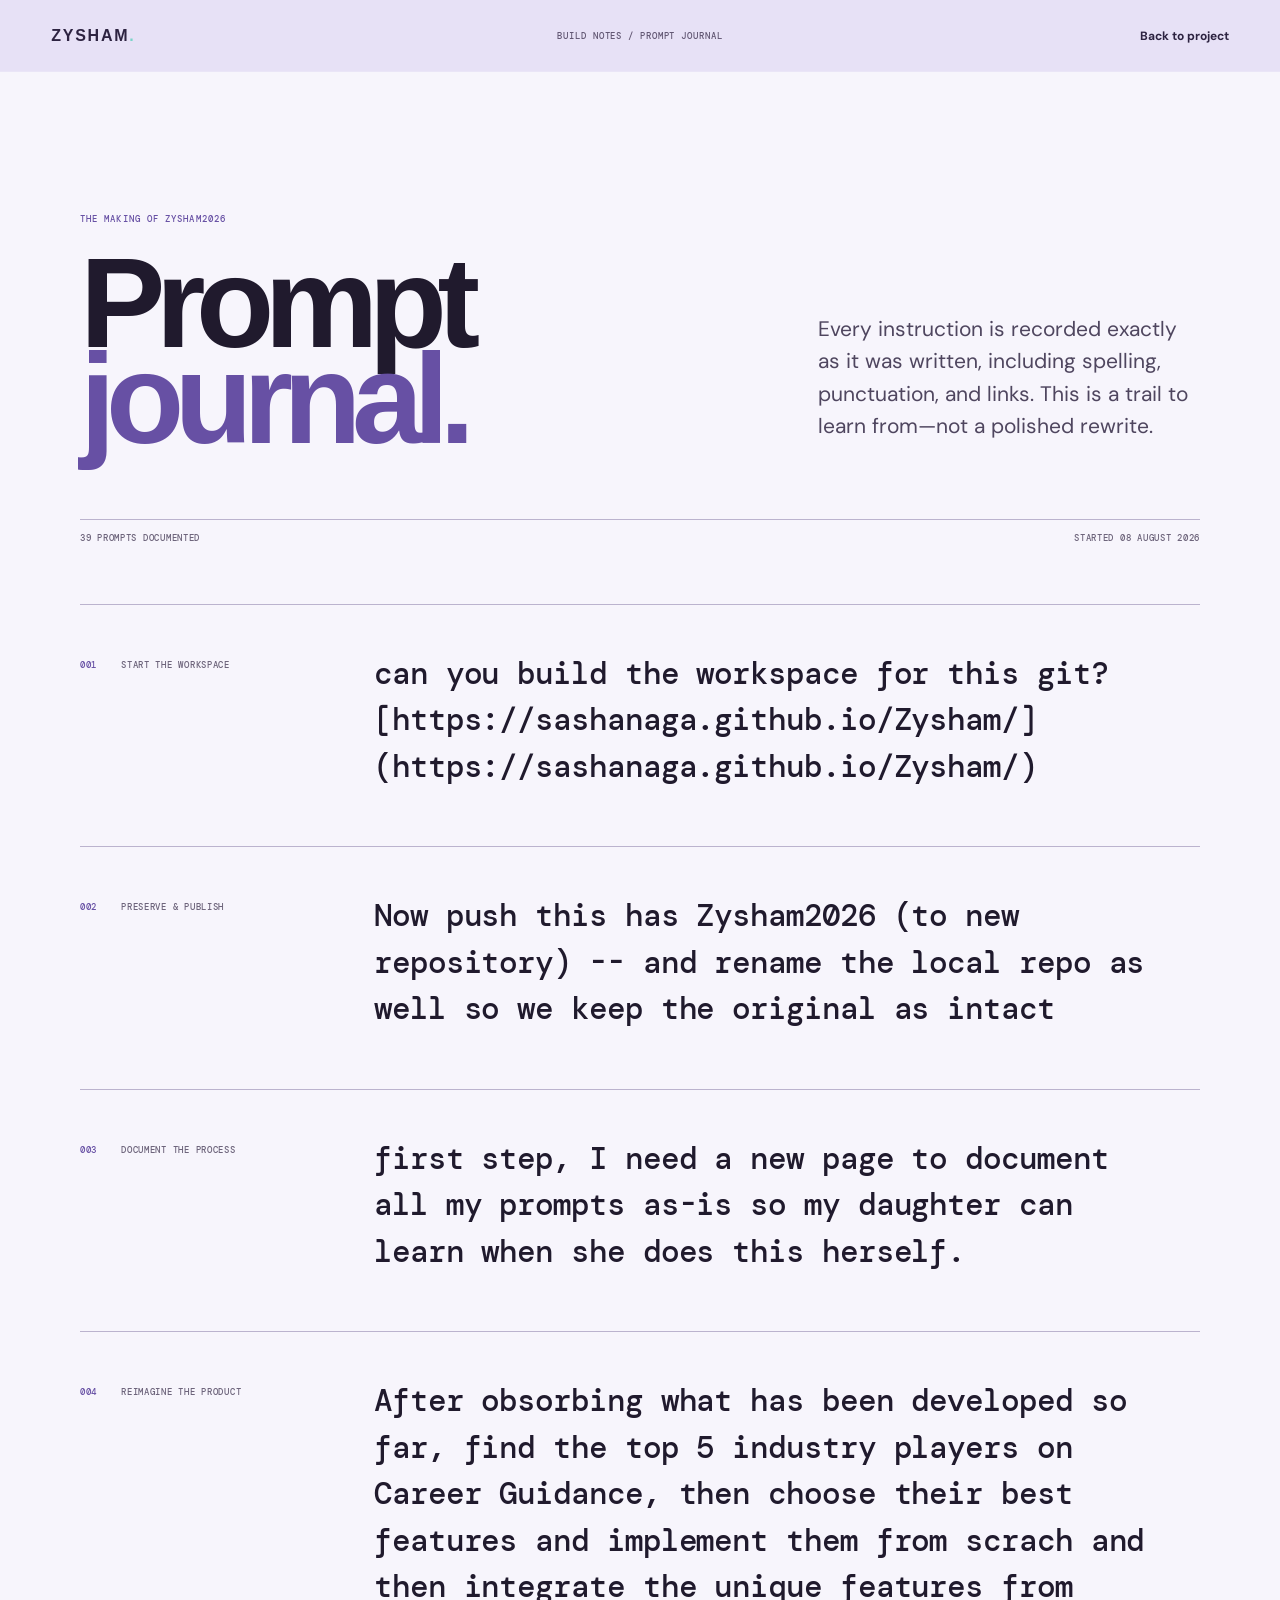
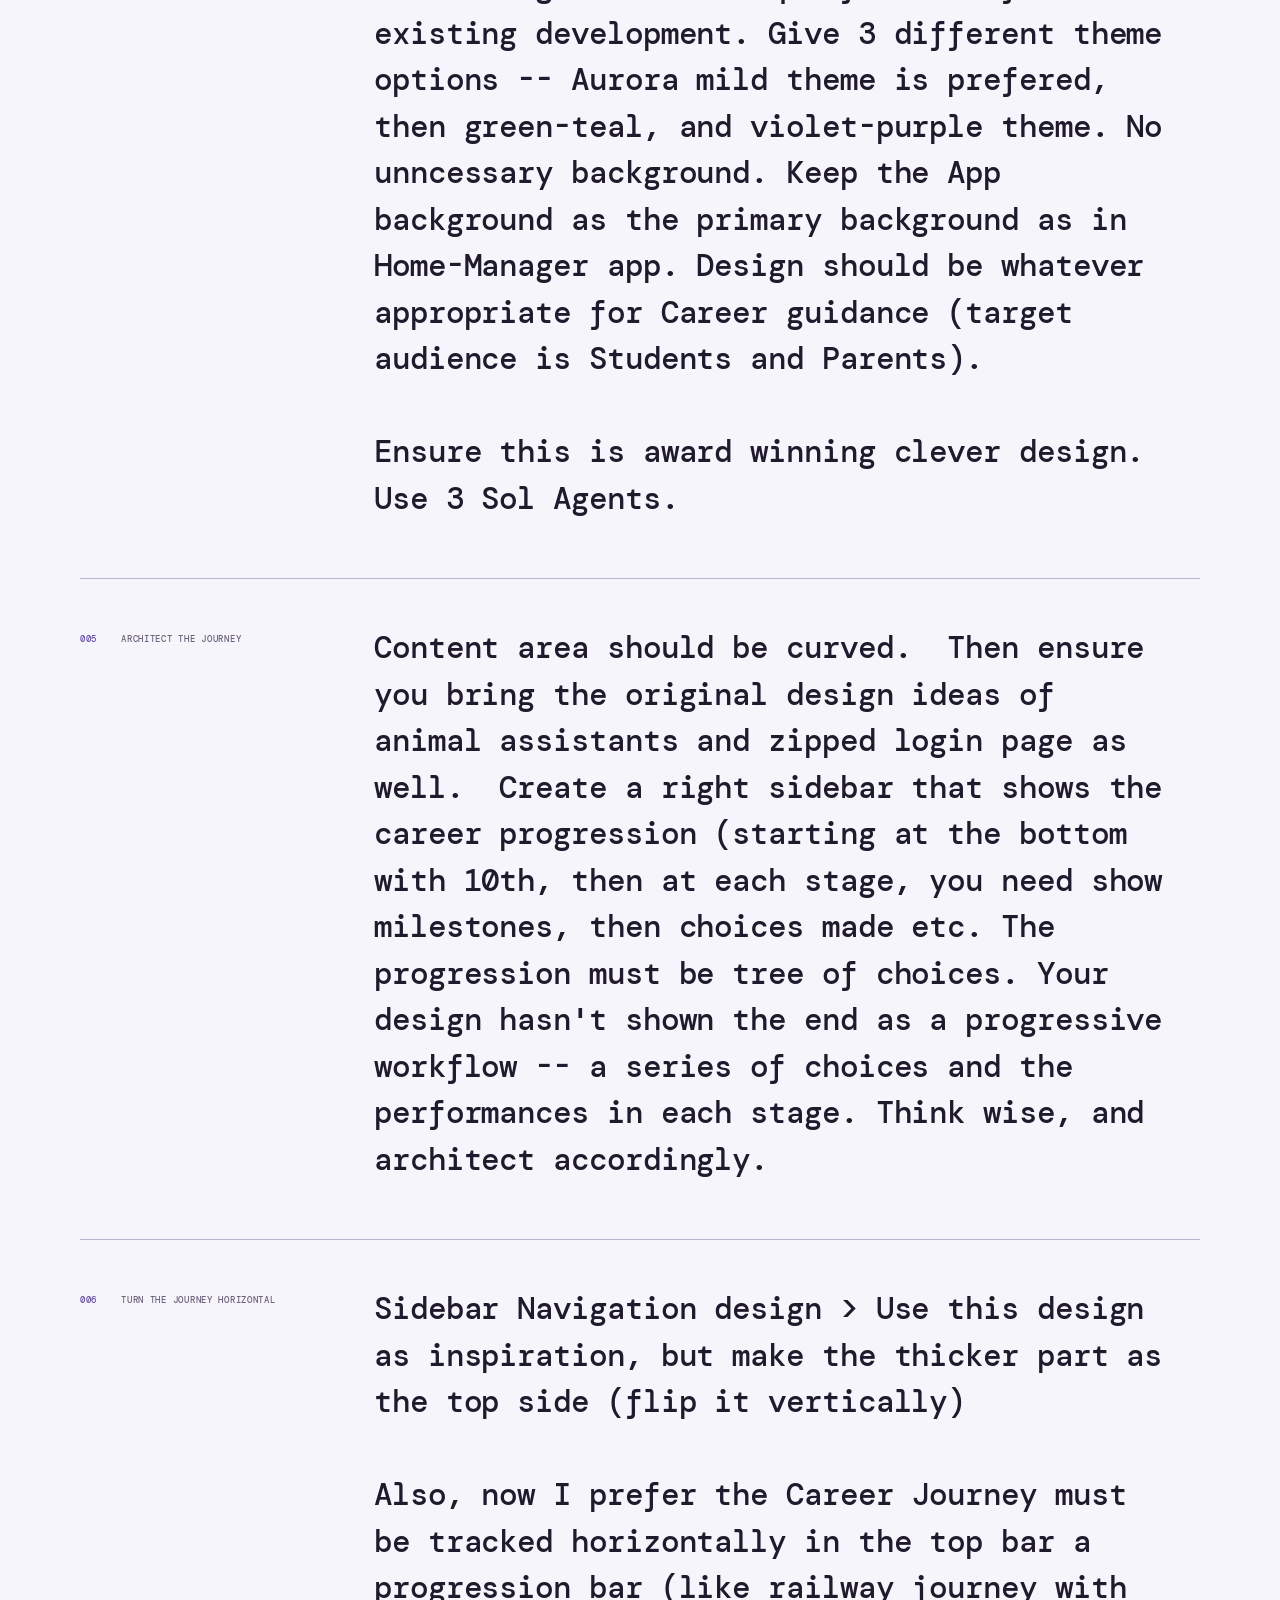
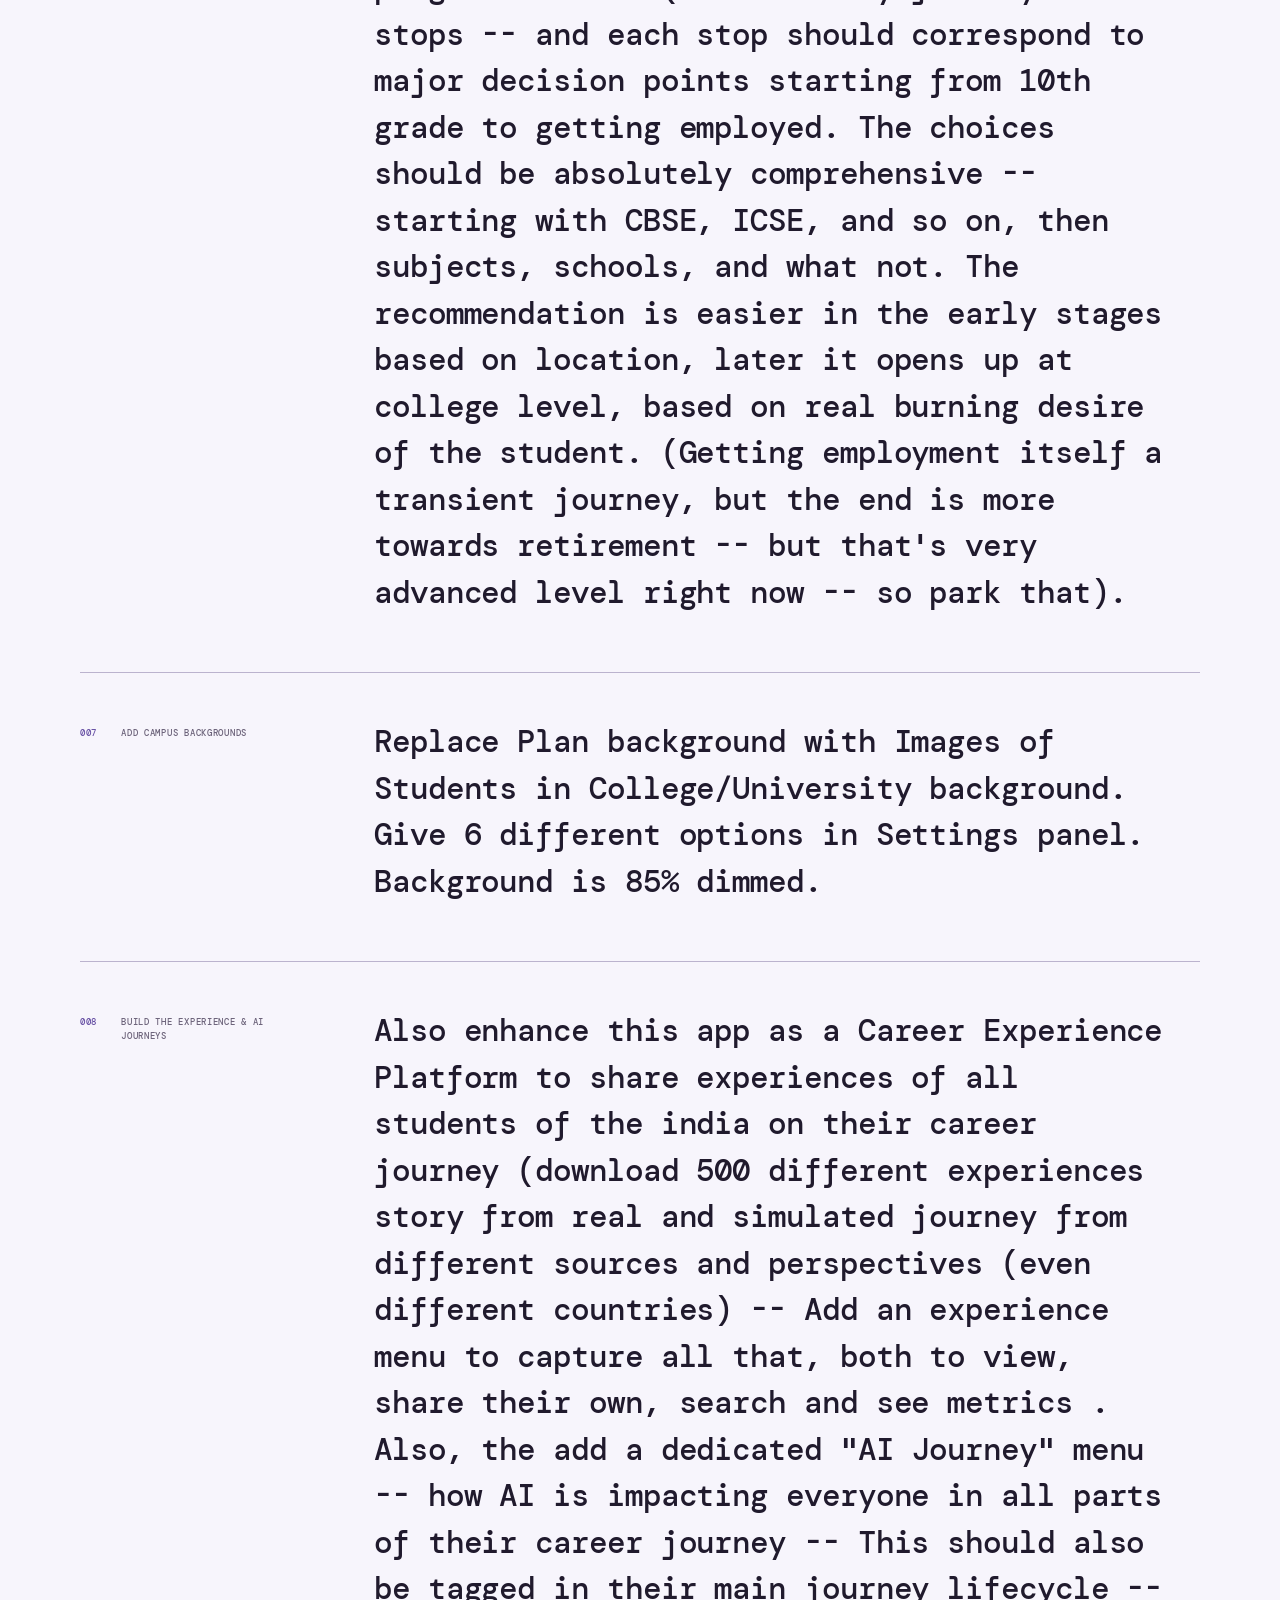
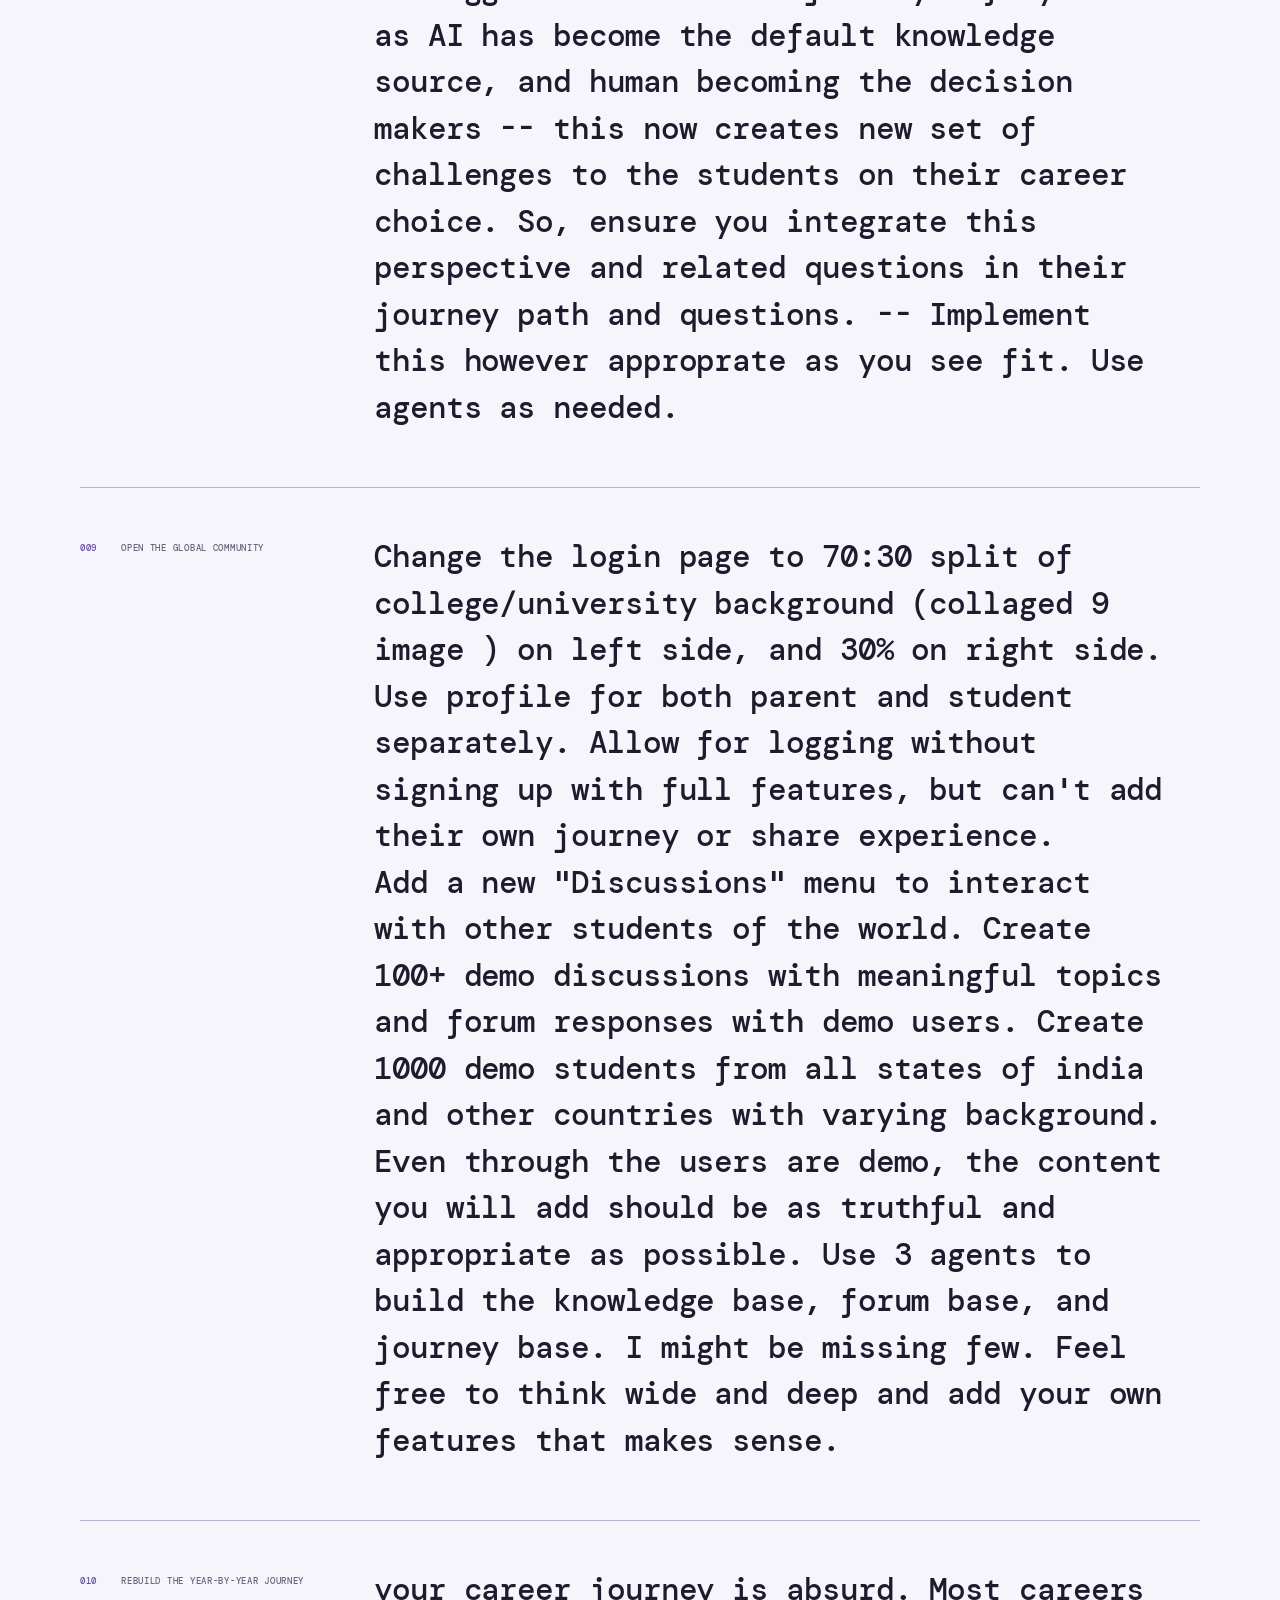
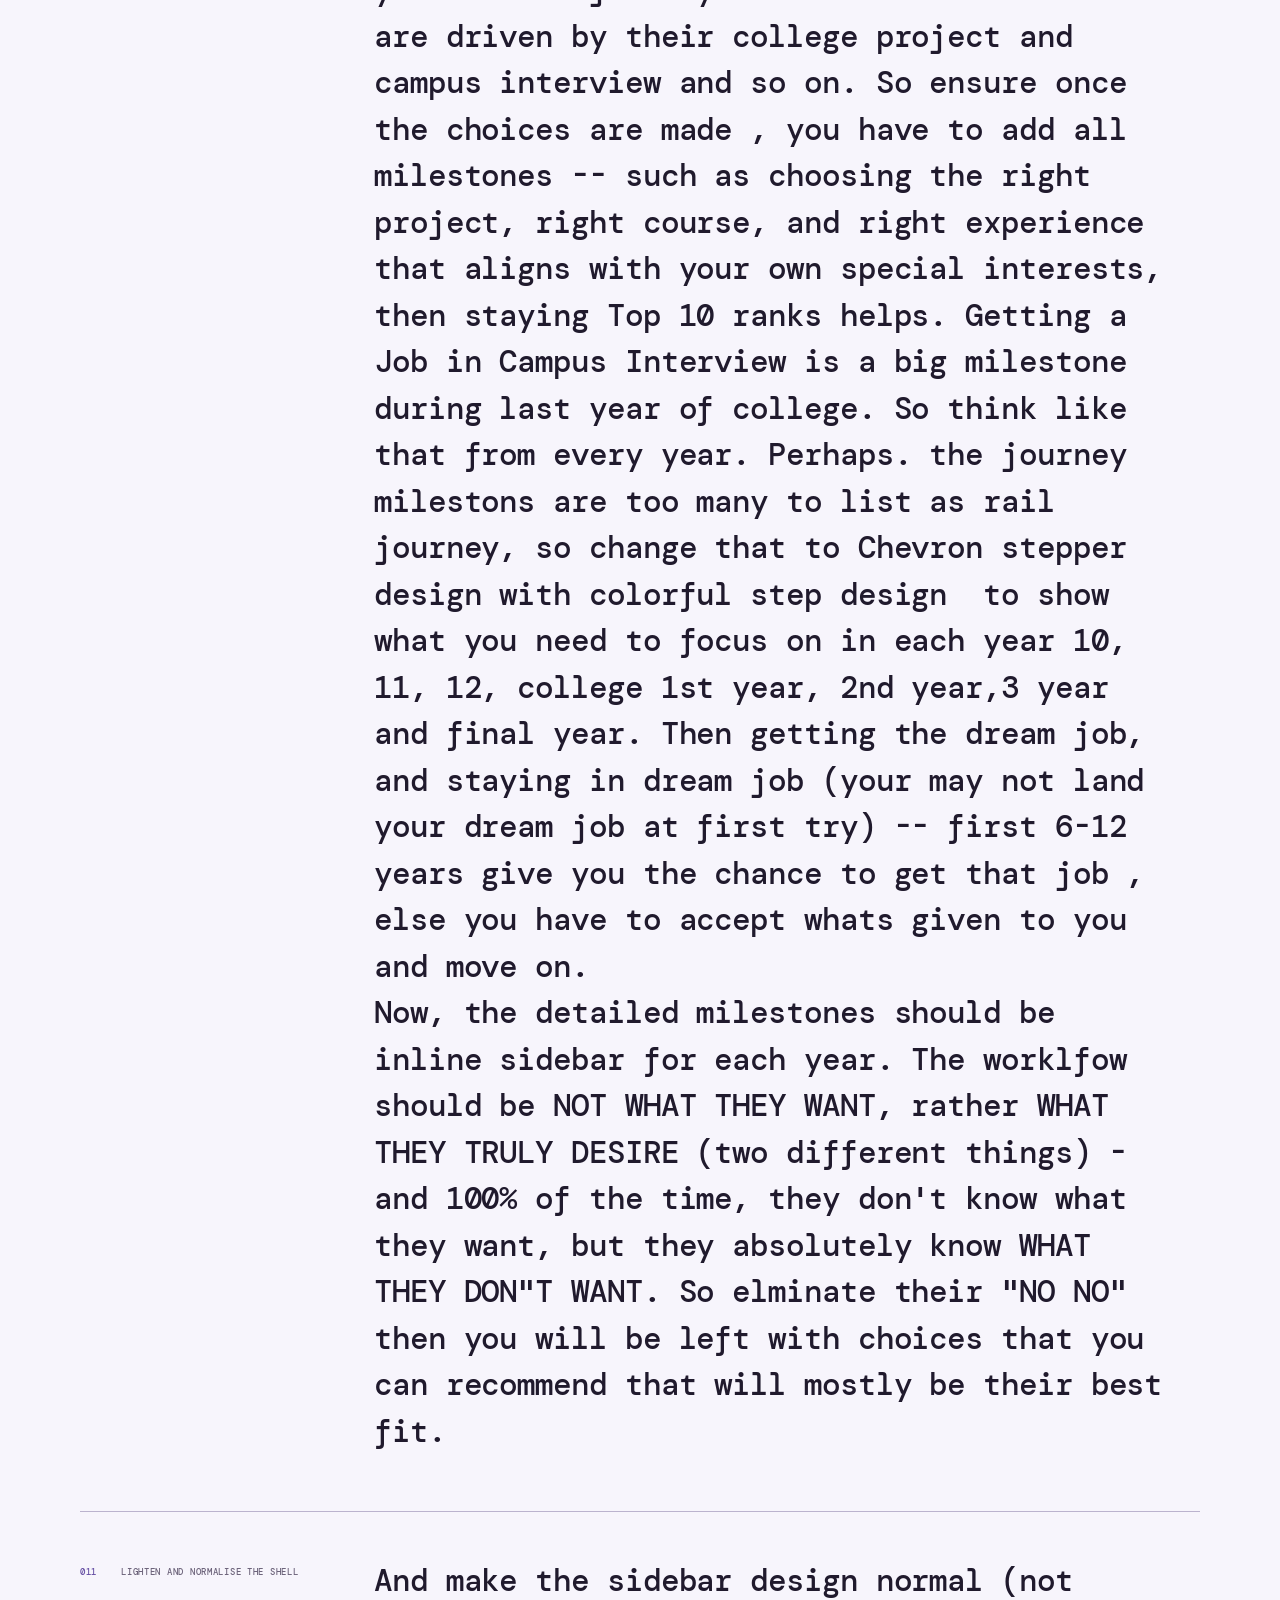
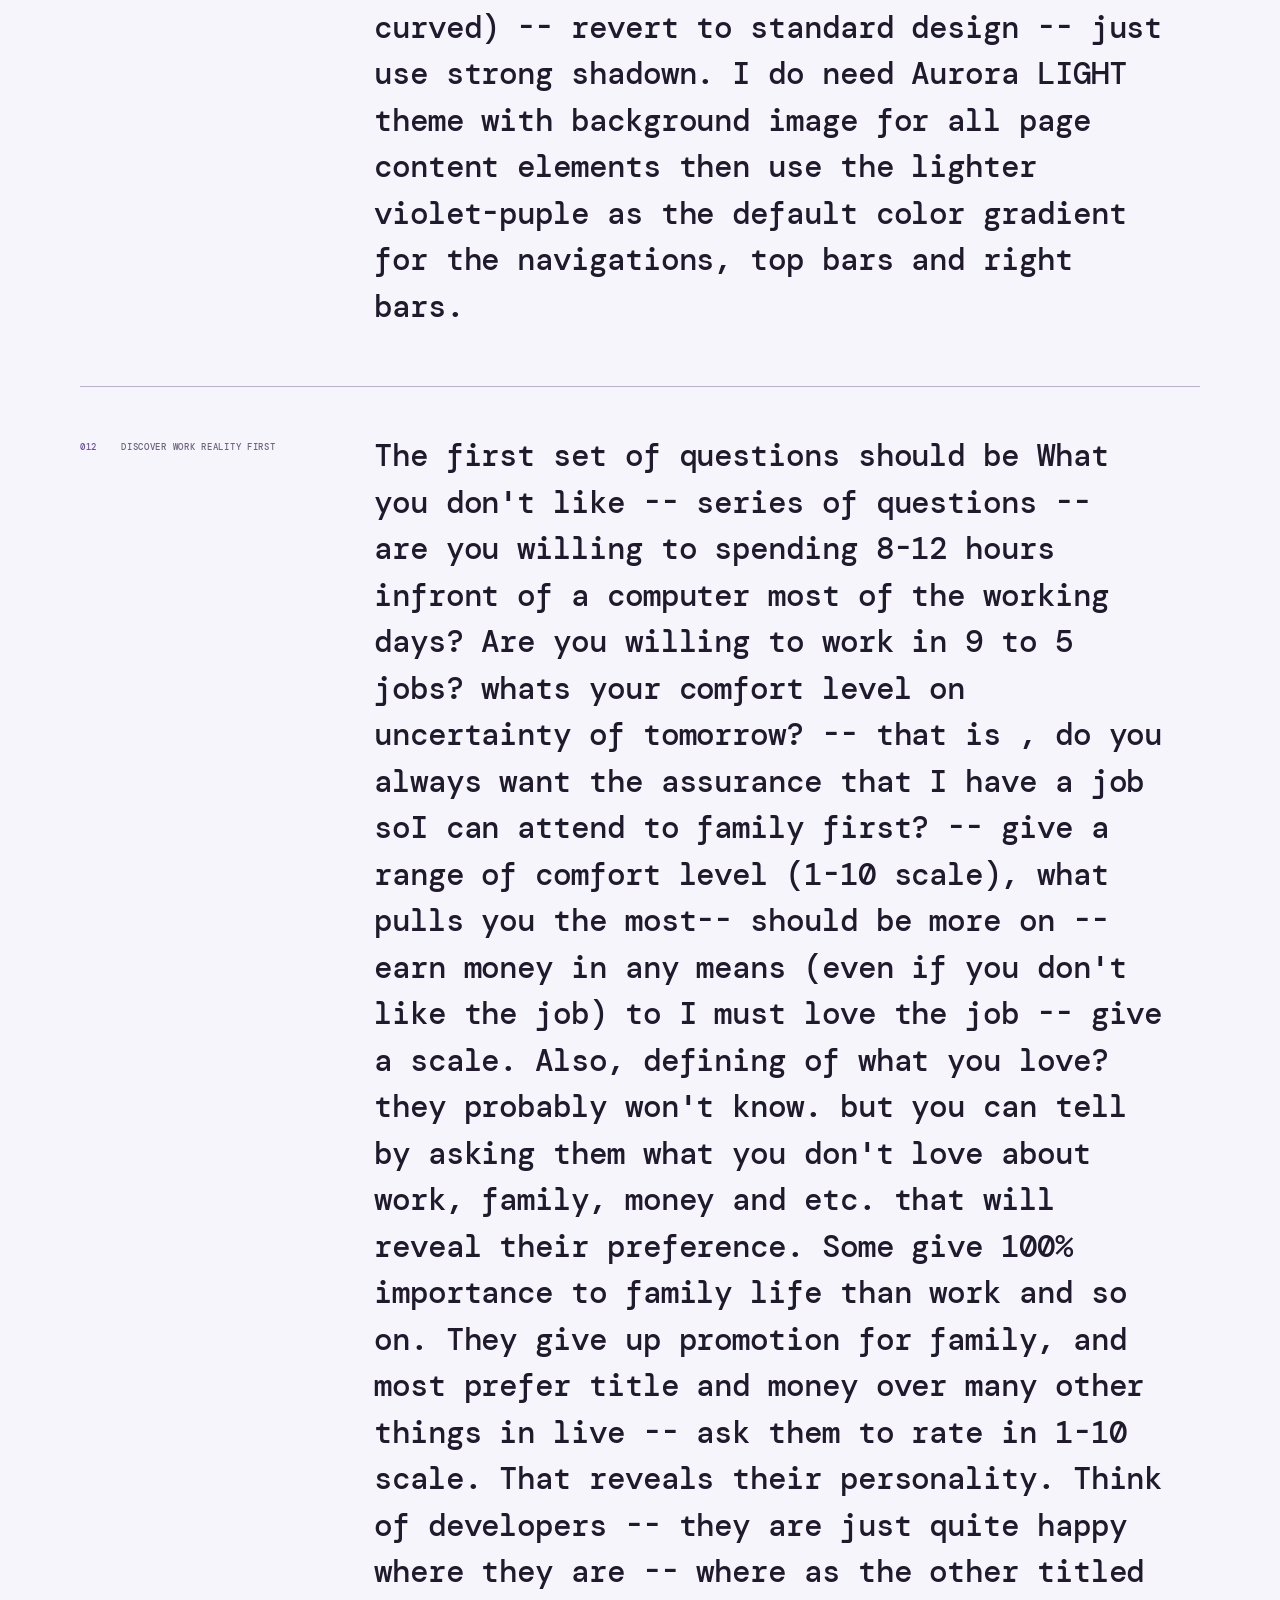
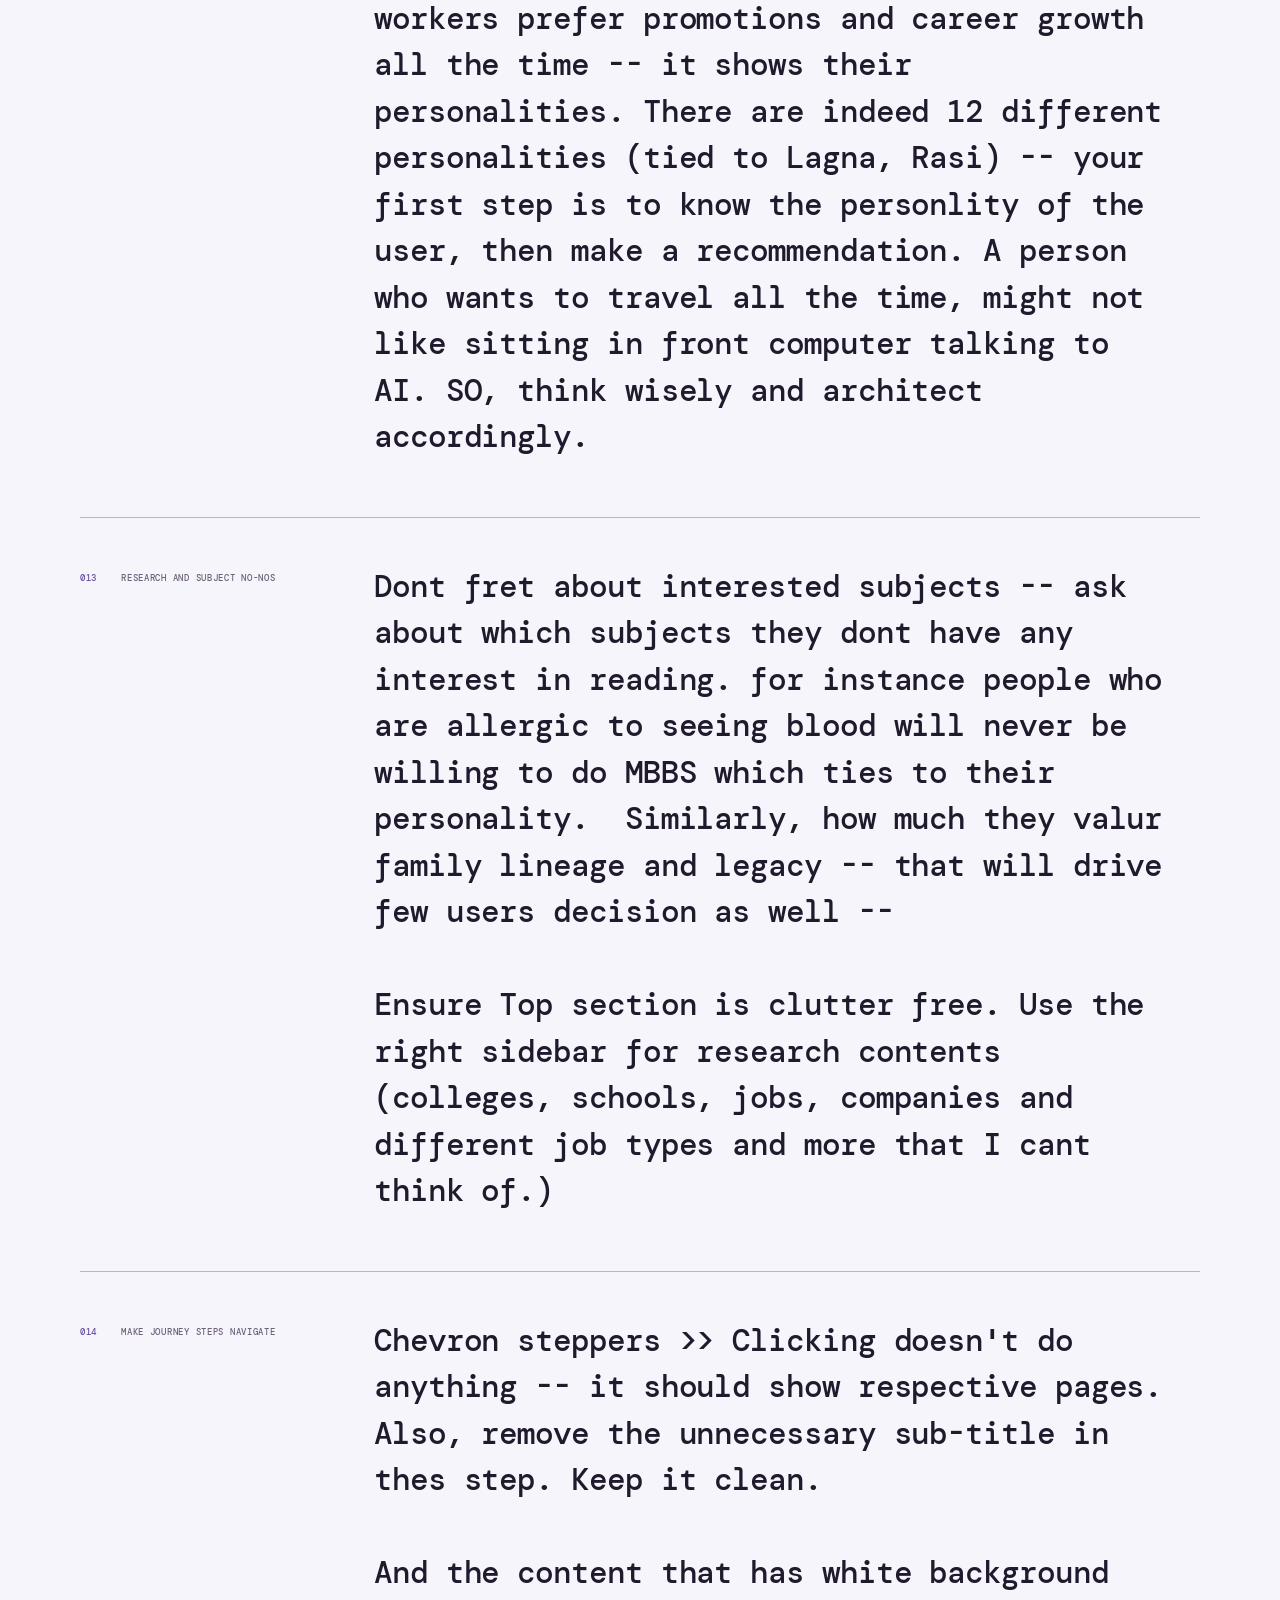
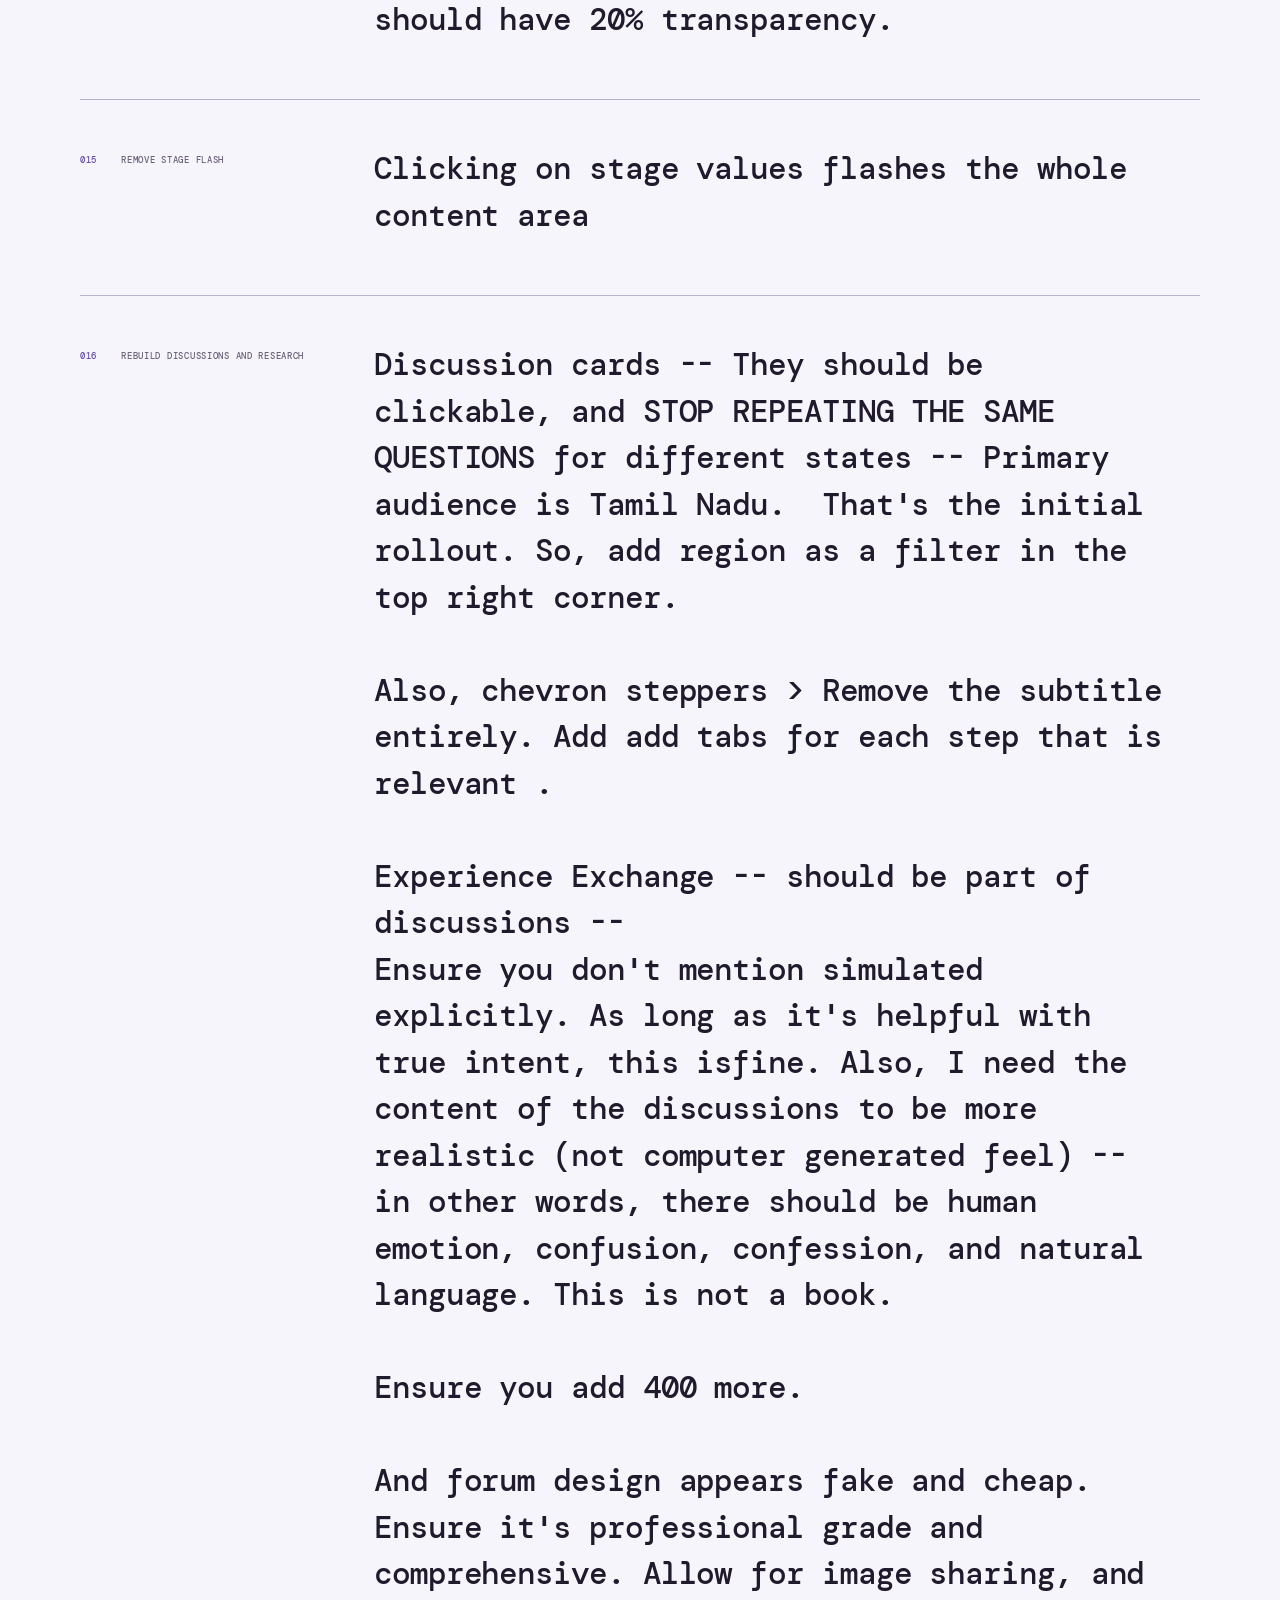
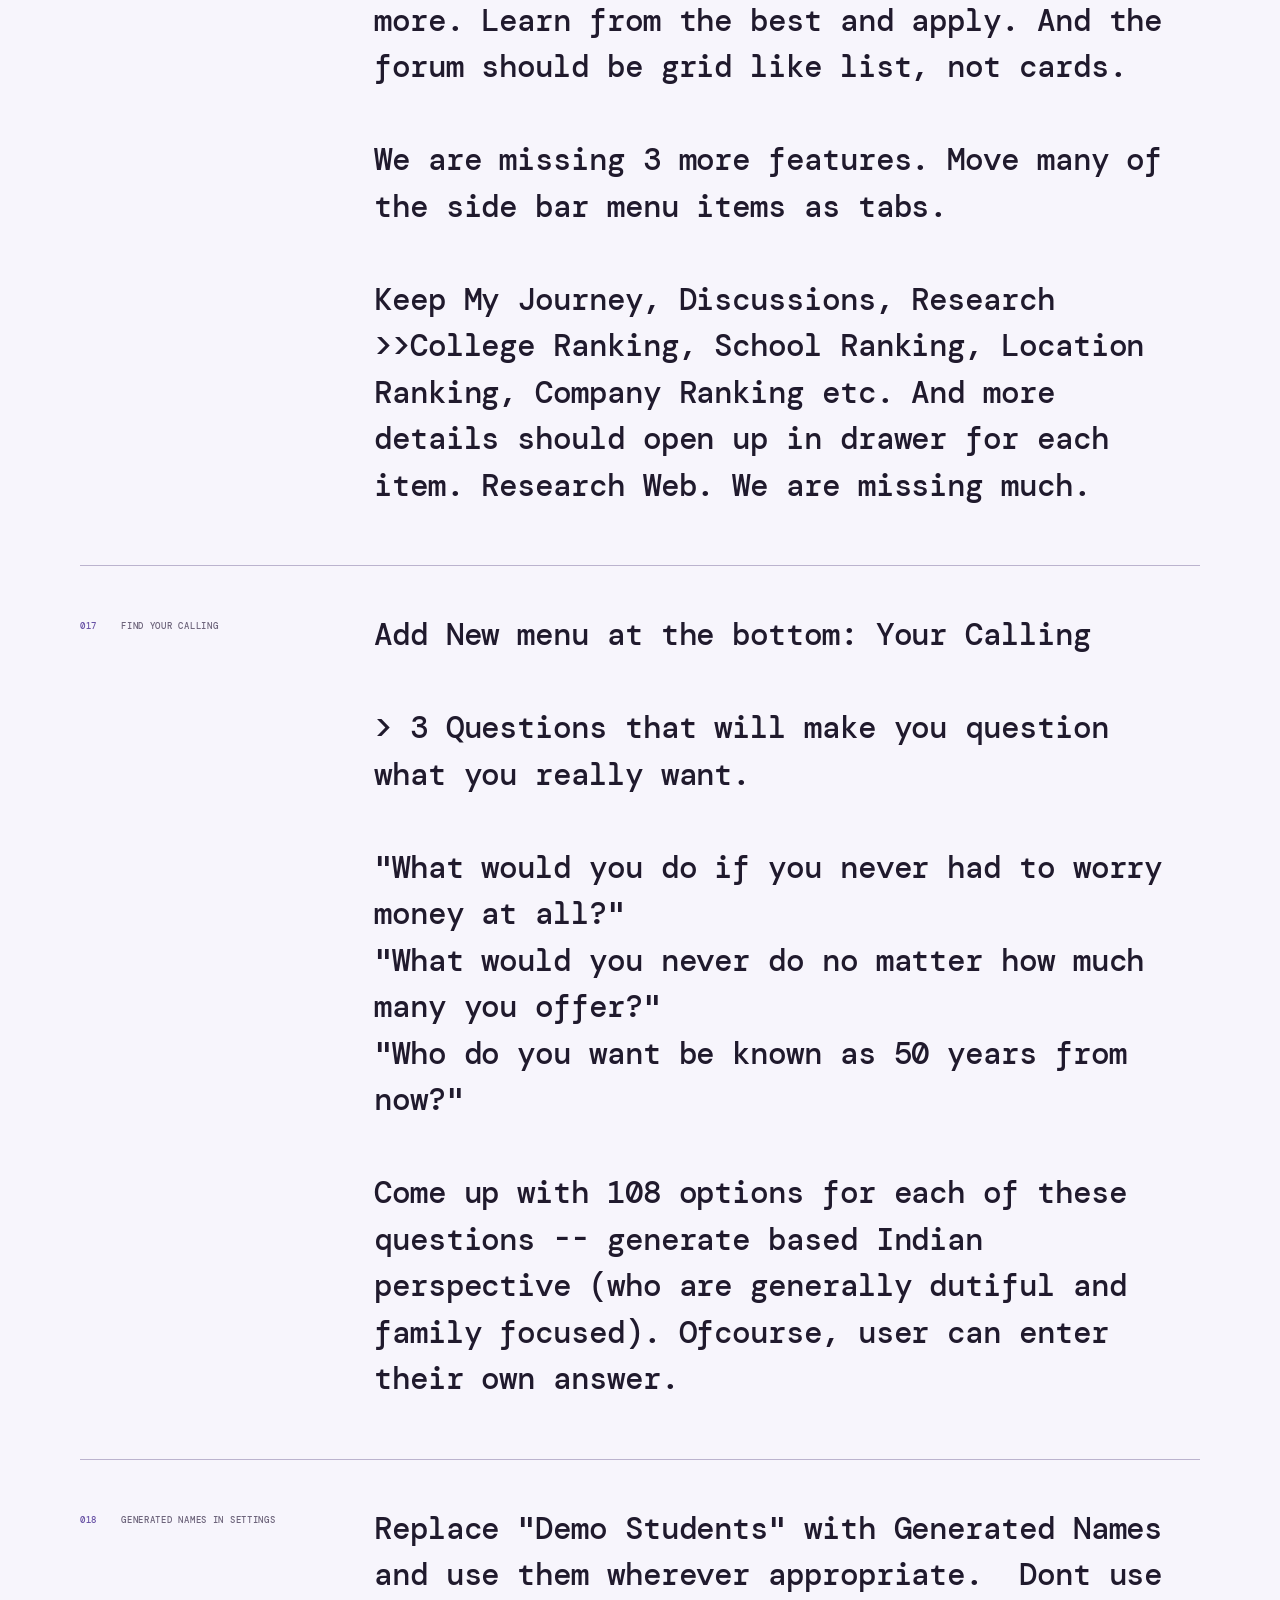
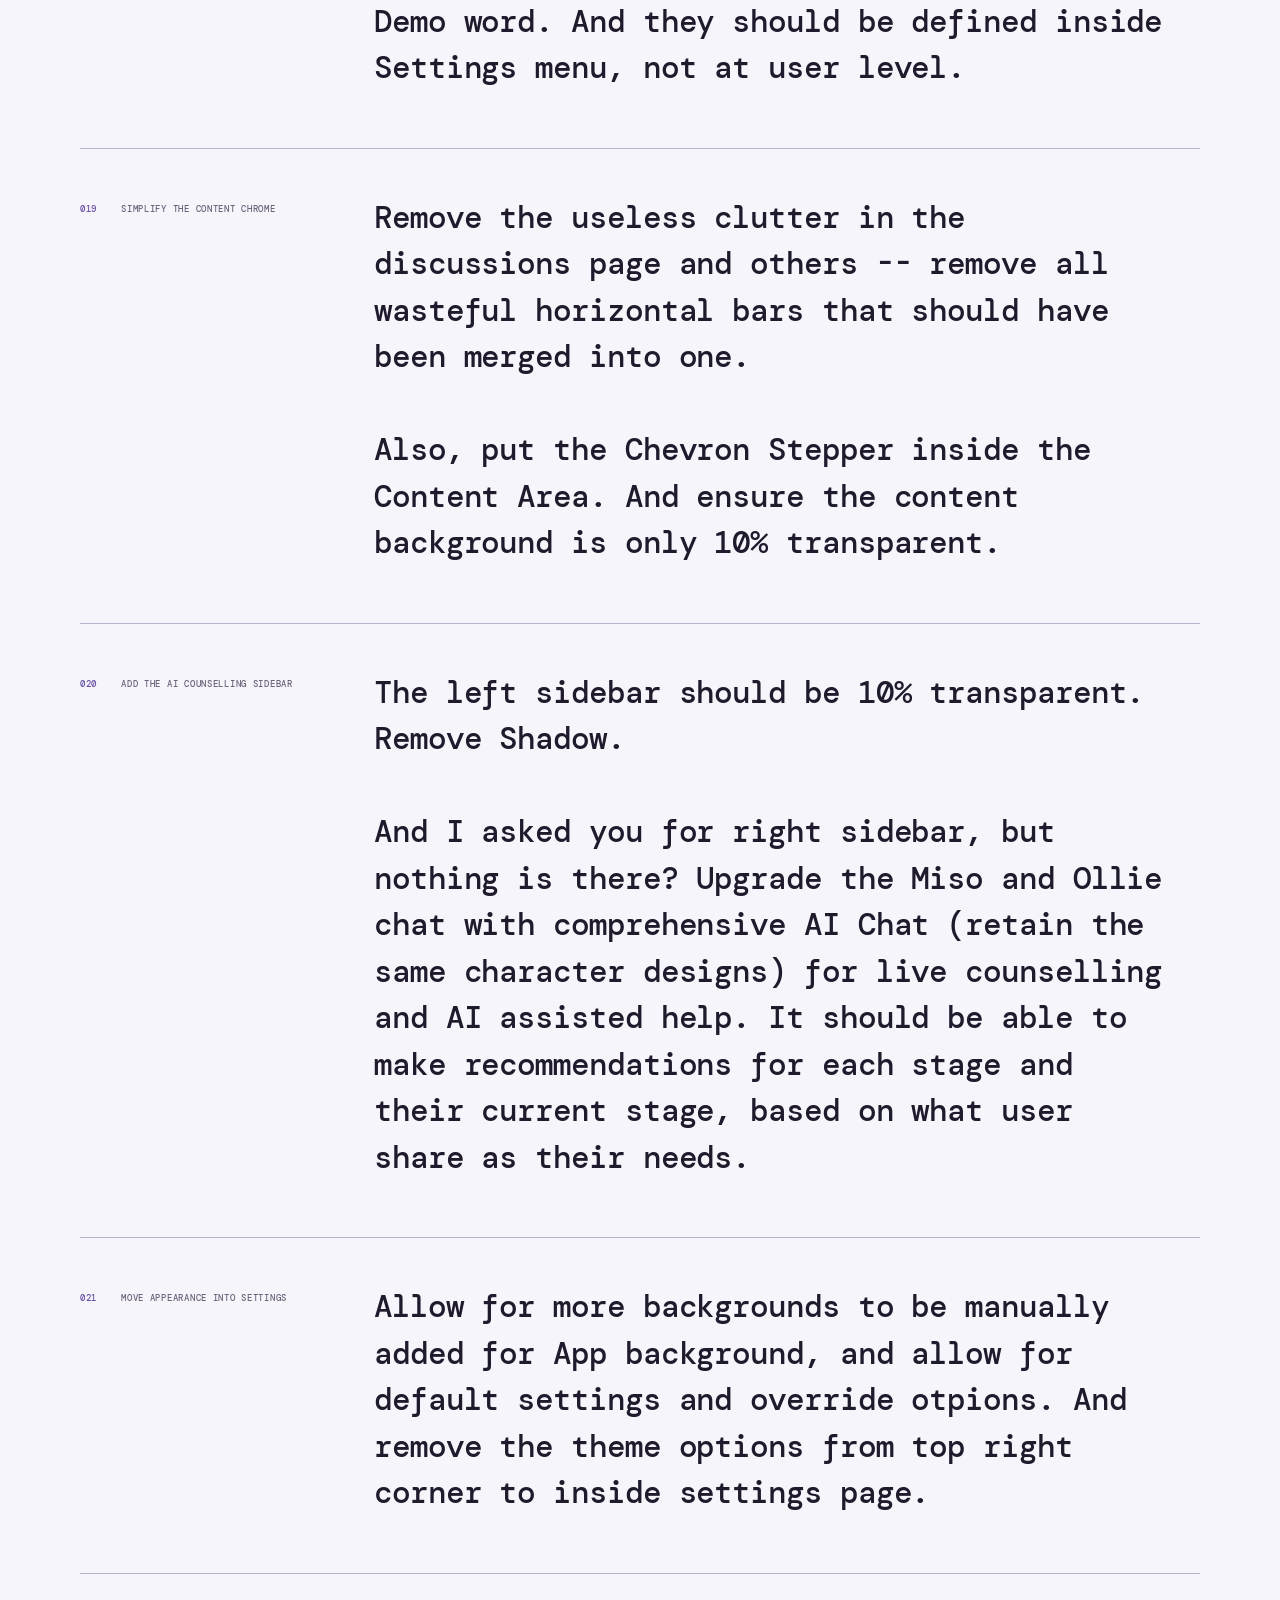
==== prompts.html @ f6c8bd52 "Add purposeful journey milestone tracking" ====
<!doctype html>
<html lang="en">
  <head>
    <meta charset="UTF-8" />
    <meta name="viewport" content="width=device-width, initial-scale=1.0" />
    <meta name="description" content="The original prompts used to build Zysham2026, preserved word for word." />
    <title>Prompt Journal | ZYSHAM</title>
    <link rel="preconnect" href="https://fonts.googleapis.com" />
    <link rel="preconnect" href="https://fonts.gstatic.com" crossorigin />
    <link href="https://fonts.googleapis.com/css2?family=DM+Mono:wght@400;500&family=DM+Sans:opsz,wght@9..40,400;9..40,500;9..40,600;9..40,700&family=Playfair+Display:ital,wght@0,600;0,700;1,600&display=swap" rel="stylesheet" />
    <link rel="stylesheet" href="style.css" />
    <link rel="stylesheet" href="theme.css" />
    <link rel="stylesheet" href="prompts.css" />
  </head>
  <body class="journal-page" data-theme="aurora">
    <nav class="journal-nav">
      <a class="brand" href="index.html">ZYSHAM<span>.</span></a>
      <span>Build notes / Prompt journal</span>
      <a class="journal-back" href="index.html">Back to project</a>
    </nav>

    <main class="journal-shell">
      <header class="journal-intro">
        <p class="eyebrow">THE MAKING OF ZYSHAM2026</p>
        <h1>Prompt<br /><em>journal.</em></h1>
        <p class="journal-lede">Every instruction is recorded exactly as it was written, including spelling, punctuation, and links. This is a trail to learn from—not a polished rewrite.</p>
        <div class="journal-rule"><span>39 prompts documented</span><span>Started 08 August 2026</span></div>
      </header>

      <section class="prompt-list" aria-label="Original prompts">
        <article class="prompt-entry">
          <div class="prompt-meta"><span>001</span><span>START THE WORKSPACE</span></div>
          <blockquote>can you build the workspace for this git? [https://sashanaga.github.io/Zysham/](https://sashanaga.github.io/Zysham/)</blockquote>
        </article>

        <article class="prompt-entry">
          <div class="prompt-meta"><span>002</span><span>PRESERVE &amp; PUBLISH</span></div>
          <blockquote>Now push this has Zysham2026 (to new repository) -- and rename the local repo as well so we keep the original as intact</blockquote>
        </article>

        <article class="prompt-entry">
          <div class="prompt-meta"><span>003</span><span>DOCUMENT THE PROCESS</span></div>
          <blockquote>first step, I need a new page to document all my prompts as-is so my daughter can learn when she does this herself.</blockquote>
        </article>

        <article class="prompt-entry">
          <div class="prompt-meta"><span>004</span><span>REIMAGINE THE PRODUCT</span></div>
          <blockquote>After obsorbing what has been developed so far, find the top 5 industry players on Career Guidance, then choose their best features and implement them from scrach and then integrate the unique features from existing development. Give 3 different theme options -- Aurora mild theme is prefered, then green-teal, and violet-purple theme. No unncessary background. Keep the App background as the primary background as in Home-Manager app. Design should be whatever appropriate for Career guidance (target audience is Students and Parents).

Ensure this is award winning clever design. Use 3 Sol Agents.</blockquote>
        </article>

        <article class="prompt-entry">
          <div class="prompt-meta"><span>005</span><span>ARCHITECT THE JOURNEY</span></div>
          <blockquote>Content area should be curved.  Then ensure you bring the original design ideas of animal assistants and zipped login page as well.  Create a right sidebar that shows the career progression (starting at the bottom with 10th, then at each stage, you need show milestones, then choices made etc. The progression must be tree of choices. Your design hasn't shown the end as a progressive workflow -- a series of choices and the performances in each stage. Think wise, and architect accordingly.</blockquote>
        </article>

        <article class="prompt-entry">
          <div class="prompt-meta"><span>006</span><span>TURN THE JOURNEY HORIZONTAL</span></div>
          <blockquote>Sidebar Navigation design &gt; Use this design as inspiration, but make the thicker part as the top side (flip it vertically)

Also, now I prefer the Career Journey must be tracked horizontally in the top bar a progression bar (like railway journey with stops -- and each stop should correspond to major decision points starting from 10th grade to getting employed. The choices should be absolutely comprehensive -- starting with CBSE, ICSE, and so on, then subjects, schools, and what not. The recommendation is easier in the early stages based on location, later it opens up at college level, based on real burning desire of the student. (Getting employment itself a transient journey, but the end is more towards retirement -- but that's very advanced level right now -- so park that).</blockquote>
        </article>

        <article class="prompt-entry">
          <div class="prompt-meta"><span>007</span><span>ADD CAMPUS BACKGROUNDS</span></div>
          <blockquote>Replace Plan background with Images of Students in College/University background. Give 6 different options in Settings panel. Background is 85% dimmed.</blockquote>
        </article>

        <article class="prompt-entry">
          <div class="prompt-meta"><span>008</span><span>BUILD THE EXPERIENCE &amp; AI JOURNEYS</span></div>
          <blockquote>Also enhance this app as a Career Experience Platform to share experiences of all students of the india on their career journey (download 500 different experiences story from real and simulated journey from different sources and perspectives (even different countries) -- Add an experience menu to capture all that, both to view, share their own, search and see metrics .
Also, the add a dedicated "AI Journey" menu -- how AI is impacting everyone in all parts of their career journey -- This should also be tagged in their main journey lifecycle -- as AI has become the default knowledge source, and human becoming the decision makers -- this now creates new set of challenges to the students on their career choice. So, ensure you integrate this perspective and related questions in their journey path and questions. -- Implement this however approprate as you see fit. Use agents as needed.</blockquote>
        </article>

        <article class="prompt-entry">
          <div class="prompt-meta"><span>009</span><span>OPEN THE GLOBAL COMMUNITY</span></div>
          <blockquote>Change the login page to 70:30 split of college/university background (collaged 9 image ) on left side, and 30% on right side. Use profile for both parent and student separately. Allow for logging without signing up with full features, but can't add their own journey or share experience.
Add a new "Discussions" menu to interact with other students of the world. Create 100+ demo discussions with meaningful topics and forum responses with demo users. Create 1000 demo students from all states of india and other countries with varying background. Even through the users are demo, the content you will add should be as truthful and appropriate as possible. Use 3 agents to build the knowledge base, forum base, and journey base. I might be missing few. Feel free to think wide and deep and add your own features that makes sense.</blockquote>
        </article>

        <article class="prompt-entry">
          <div class="prompt-meta"><span>010</span><span>REBUILD THE YEAR-BY-YEAR JOURNEY</span></div>
          <blockquote>your career journey is absurd. Most careers are driven by their college project and campus interview and so on. So ensure once the choices are made , you have to add all milestones -- such as choosing the right project, right course, and right experience that aligns with your own special interests, then staying Top 10 ranks helps. Getting a Job in Campus Interview is a big milestone during last year of college. So think like that from every year. Perhaps. the journey milestons are too many to list as rail journey, so change that to Chevron stepper design with colorful step design  to show what you need to focus on in each year 10, 11, 12, college 1st year, 2nd year,3 year and final year. Then getting the dream job, and staying in dream job (your may not land your dream job at first try) -- first 6-12 years give you the chance to get that job , else you have to accept whats given to you and move on. 
Now, the detailed milestones should be inline sidebar for each year. The worklfow should be NOT WHAT THEY WANT, rather WHAT THEY TRULY DESIRE (two different things) - and 100% of the time, they don't know what they want, but they absolutely know WHAT THEY DON"T WANT. So elminate their "NO NO" then you will be left with choices that you can recommend that will mostly be their best fit.</blockquote>
        </article>

        <article class="prompt-entry">
          <div class="prompt-meta"><span>011</span><span>LIGHTEN AND NORMALISE THE SHELL</span></div>
          <blockquote>And make the sidebar design normal (not curved) -- revert to standard design -- just use strong shadown. I do need Aurora LIGHT theme with background image for all page content elements then use the lighter violet-puple as the default color gradient for the navigations, top bars and right bars.</blockquote>
        </article>

        <article class="prompt-entry">
          <div class="prompt-meta"><span>012</span><span>DISCOVER WORK REALITY FIRST</span></div>
          <blockquote>The first set of questions should be What you don't like -- series of questions --  are you willing to spending 8-12 hours infront of a computer most of the working days? Are you willing to work in 9 to 5 jobs? whats your comfort level on uncertainty of tomorrow? -- that is , do you always want the assurance that I have a job soI can attend to family first? -- give a range of comfort level (1-10 scale), what pulls you the most-- should be more on -- earn money in any means (even if you don't like the job) to I must love the job -- give a scale. Also, defining of what you love? they probably won't know. but you can tell by asking them what you don't love about work, family, money and etc. that will reveal their preference. Some give 100% importance to family life than work and so on. They give up promotion for family, and most prefer title and money over many other things in live -- ask them to rate in 1-10 scale. That reveals their personality. Think of developers -- they are just quite happy where they are -- where as the other titled workers prefer promotions and career growth all the time -- it shows their personalities. There are indeed 12 different personalities (tied to Lagna, Rasi) -- your first step is to know the personlity of the user, then make a recommendation. A person who wants to travel all the time, might not like sitting in front computer talking to AI. SO, think wisely and architect accordingly.</blockquote>
        </article>

        <article class="prompt-entry">
          <div class="prompt-meta"><span>013</span><span>RESEARCH AND SUBJECT NO-NOS</span></div>
          <blockquote>Dont fret about interested subjects -- ask about which subjects they dont have any interest in reading. for instance people who are allergic to seeing blood will never be willing to do MBBS which ties to their personality.  Similarly, how much they valur family lineage and legacy -- that will drive few users decision as well --

Ensure Top section is clutter free. Use the right sidebar for research contents (colleges, schools, jobs, companies and different job types and more that I cant think of.)</blockquote>
        </article>

        <article class="prompt-entry">
          <div class="prompt-meta"><span>014</span><span>MAKE JOURNEY STEPS NAVIGATE</span></div>
          <blockquote>Chevron steppers &gt;&gt; Clicking doesn't do anything -- it should show respective pages. Also, remove the unnecessary sub-title in thes step. Keep it clean.

And the content that has white background should have 20% transparency.</blockquote>
        </article>

        <article class="prompt-entry">
          <div class="prompt-meta"><span>015</span><span>REMOVE STAGE FLASH</span></div>
          <blockquote>Clicking on stage values flashes the whole content area</blockquote>
        </article>

        <article class="prompt-entry">
          <div class="prompt-meta"><span>016</span><span>REBUILD DISCUSSIONS AND RESEARCH</span></div>
          <blockquote>Discussion cards -- They should be clickable, and STOP REPEATING THE SAME QUESTIONS for different states -- Primary audience is Tamil Nadu.  That's the initial rollout. So, add region as a filter in the top right corner.

Also, chevron steppers &gt; Remove the subtitle entirely. Add add tabs for each step that is relevant .

Experience Exchange -- should be part of discussions --
Ensure you don't mention simulated explicitly. As long as it's helpful with true intent, this isfine. Also, I need the content of the discussions to be more realistic (not computer generated feel) -- in other words, there should be human emotion, confusion, confession, and natural language. This is not a book.

Ensure you add 400 more.

And forum design appears fake and cheap. Ensure it's professional grade and comprehensive. Allow for image sharing, and more. Learn from the best and apply. And the forum should be grid like list, not cards.

We are missing 3 more features. Move many of the side bar menu items as tabs.

Keep My Journey, Discussions, Research &gt;&gt;College Ranking, School Ranking, Location Ranking, Company Ranking etc. And more details should open up in drawer for each item. Research Web. We are missing much.</blockquote>
        </article>

        <article class="prompt-entry">
          <div class="prompt-meta"><span>017</span><span>FIND YOUR CALLING</span></div>
          <blockquote>Add New menu at the bottom: Your Calling

&gt; 3 Questions that will make you question what you really want.

"What would you do if you never had to worry money at all?"
"What would you never do no matter how much many you offer?"
"Who do you want be known as 50 years from now?"

Come up with 108 options for each of these questions -- generate based Indian perspective (who are generally dutiful and family focused). Ofcourse, user can enter their own answer.</blockquote>
        </article>

        <article class="prompt-entry">
          <div class="prompt-meta"><span>018</span><span>GENERATED NAMES IN SETTINGS</span></div>
          <blockquote>Replace "Demo Students" with Generated Names and use them wherever appropriate.  Dont use Demo word. And they should be defined inside Settings menu, not at user level.</blockquote>
        </article>

        <article class="prompt-entry">
          <div class="prompt-meta"><span>019</span><span>SIMPLIFY THE CONTENT CHROME</span></div>
          <blockquote>Remove the useless clutter in the discussions page and others -- remove all wasteful horizontal bars that should have been merged into one.

Also, put the Chevron Stepper inside the Content Area. And ensure the content background is only 10% transparent.</blockquote>
        </article>

        <article class="prompt-entry">
          <div class="prompt-meta"><span>020</span><span>ADD THE AI COUNSELLING SIDEBAR</span></div>
          <blockquote>The left sidebar should be 10% transparent. Remove Shadow.

And I asked you for right sidebar, but nothing is there? Upgrade the Miso and Ollie chat with comprehensive AI Chat (retain the same character designs) for live counselling and AI assisted help. It should be able to make recommendations for each stage and their current stage, based on what user share as their needs.</blockquote>
        </article>

        <article class="prompt-entry">
          <div class="prompt-meta"><span>021</span><span>MOVE APPEARANCE INTO SETTINGS</span></div>
          <blockquote>Allow for more backgrounds to be manually added for App background, and allow for default settings and override otpions. And remove the theme options from top right corner to inside settings page.</blockquote>
        </article>

        <article class="prompt-entry">
          <div class="prompt-meta"><span>022</span><span>ADD PROFILES AND TEAM PUBLISHING</span></div>
          <blockquote>Login Page -- is disappearing.  Ensure you implement proper user profile module, email communication module, and many industry standard features. Add Team Blog, Newsletter menu items for Admins to share their viewpoints. Add a realistic samples of 30 blog entries and 10 newsletters.</blockquote>
        </article>

        <article class="prompt-entry">
          <div class="prompt-meta"><span>023</span><span>ADD STUDY AND CONTINUING LEARNING</span></div>
          <blockquote>Copy the entire Learning module from Home-Manager app and implement it here as "Study Guide" menu. Just remove the family related details and 7th grade content since this is open for everyone that is beyond 10th grade.
And you need to implement 11th grade, JEE Mains, JEE Advanced, dedicated content with books that you can extract freely inside here (locally embedded).

Then add new menu called "Certification Courses" -- this is for Students that wants to learn and get certified on their own (mostly free courses prefered by recognized institutions) -- Gather and Consolidate all of them in 7 different categories and provide all details you can get, then provide links to register and get certified.

Then add a new menu for "Traditional Coruse" -- that includes BharathaNatyam, and other Indian traditional course that reminds of our true heritage and maintains continuacy. This is soft-skills and arts training.</blockquote>
        </article>

        <article class="prompt-entry">
          <div class="prompt-meta"><span>024</span><span>NEUTRALISE LOCATION AND DARKEN THE DEFAULT</span></div>
          <blockquote>**EXPERIENCE EXCHANGE &gt;&gt; stop adding content based on specific location. As I said, the app can have region specific content filtered as needed from the top right corner region selection option.** 

Also ensure, the AI chat window uses full vertical height. 

Also, Make dark brown violet as the default theme for the app (update that in the settings.)</blockquote>
        </article>

        <article class="prompt-entry">
          <div class="prompt-meta"><span>025</span><span>STANDARDISE THE RIGHT DRAWER</span></div>
          <blockquote>Standardize the right drawer panel as the content holder for all pages that require a right side panel (including AI chat) - -this way the experience is seamless.  The width can be auto-adjusted based on need. But do not create multiple right side panel design. For e.g. Research page uses its own panel. that is WRONG.</blockquote>
        </article>

        <article class="prompt-entry">
          <div class="prompt-meta"><span>026</span><span>MOVE NAVIGATION INTO SUBMENUS</span></div>
          <blockquote>ok, now, convert the Chevron Stepper steps as dedicated menu items in the left side bar under My Journey.

Like wise there should be sub-menu items for each parent menu.</blockquote>
        </article>

        <article class="prompt-entry">
          <div class="prompt-meta"><span>027</span><span>SIMPLIFY AND PROFESSIONALISE LOGIN</span></div>
          <blockquote>Login Page &gt; Login section &gt;&gt; Simplify this with standard id / password and other features. The profile details should be updated only when signup option is selected. Don't clutter it . Keep it clean and tidy. Logo and Name should be larger. Redesign the page to professional standard .</blockquote>
        </article>

        <article class="prompt-entry">
          <div class="prompt-meta"><span>028</span><span>RECOMMEND A TRUE CALLING</span></div>
          <blockquote>Your calling &gt;Rename it to "Find Your Calling" -- then, You have to decide the best recommendations based on the option chosen for the 108 options questions -- use your psychology and human learned wisdom to recommend their true calling.</blockquote>
        </article>

        <article class="prompt-entry">
          <div class="prompt-meta"><span>029</span><span>USE COLOUR WITHOUT FILLING EVERY SURFACE</span></div>
          <blockquote>I want the app to use colorful texts, icons, and borders when necessary. but no background to any elements without needing for attention.</blockquote>
        </article>

        <article class="prompt-entry">
          <div class="prompt-meta"><span>030</span><span>REPLACE WALLS OF TEXT WITH MIXED VISUALS</span></div>
          <blockquote>I dont need wall of text everywhere. Add many appropriate images whereever applicable and mixed visuals, charts, tables, etc as well.</blockquote>
        </article>

        <article class="prompt-entry">
          <div class="prompt-meta"><span>031</span><span>HIDE ALL SCROLLBARS</span></div>
          <blockquote>no scroll bar in left sidebar or anywhere in the app.</blockquote>
        </article>

        <article class="prompt-entry">
          <div class="prompt-meta"><span>032</span><span>COLOUR AND ICONS IN THE SIDEBAR</span></div>
          <blockquote>Use colorful text in sidebar and use icons as well.</blockquote>
        </article>

        <article class="prompt-entry">
          <div class="prompt-meta"><span>033</span><span>DEEPEN SENSITIVE DISCUSSIONS</span></div>
          <blockquote>Add more reponses to topics that are sensitive (replacate Reddit -- in fact if you look you will see lot of real cases there).
You need to add date time for each post -- try from 2025 onwards as dates.</blockquote>
        </article>

        <article class="prompt-entry">
          <div class="prompt-meta"><span>034</span><span>PROTECT ABOVE-THE-FOLD SPACE</span></div>
          <blockquote>Stop wasting vertical space with usless banner image -- it should be placed on the right side if needed. If not, they should be in between pages. I am very sensitive to wasting vertical space at the top of the page or app.. Ensure this is fixed for all pages.</blockquote>
        </article>

        <article class="prompt-entry">
          <div class="prompt-meta"><span>035</span><span>REBUILD RESEARCH WITH REAL DATA</span></div>
          <blockquote>Your research menu has NO USEFUL DATA. REBUILD IT COMPLETELY. Use 3 agents to gather all data. </blockquote>
        </article>

        <article class="prompt-entry">
          <div class="prompt-meta"><span>036</span><span>MERGE CALLING AND DECISION TOOLS</span></div>
          <blockquote>FInd your calling and Decision Tools should be merged as on "Find Your Calling" -- make that as the primary menu. Then My Journey should start with Overview, then convert the yearly path menu items as dedicated tabs within the My Journey itself.</blockquote>
        </article>

        <article class="prompt-entry">
          <div class="prompt-meta"><span>037</span><span>MOVE EDITORIAL LINKS TO HEADER</span></div>
          <blockquote>Team Blog and Newseltter menu items should move to the top right corner. And enusre they have proper industry standard templates with modern colroful designs.</blockquote>
        </article>

        <article class="prompt-entry">
          <div class="prompt-meta"><span>038</span><span>REFINE LOGIN MESSAGE</span></div>
          <blockquote>Login Page &gt; Remove Nine Glimpses and etc &gt;&gt; Rename it with the "Figure your life out" in same font as the original design. Add sub-title "Who do you want to become?"</blockquote>
        </article>

        <article class="prompt-entry current">
          <div class="prompt-meta"><span>039</span><span>TRACK PURPOSEFUL MILESTONES</span></div>
          <blockquote>Allow for progress tracking at each stage level and milestones level -- provide list of milestones for each stage that student can track. Think like a student and design what matters the most for you and what could each milestone be for each stage -- when in doubt , takethe high road and purpose driven targets, not random or peer pressure.</blockquote>
        </article>
      </section>

      <footer class="journal-footer">
        <p>Built in public. Kept in order. Left in the original voice.</p>
        <a href="index.html">Explore ZYSHAM <span>→</span></a>
      </footer>
    </main>
    <script src="prompts.js"></script>
  </body>
</html>
---- style.css ----
:root {
  --sidebar: 252px;
  --header: 66px;
  --radius-xs: 8px;
  --radius-sm: 12px;
  --radius-md: 16px;
  --radius-lg: 24px;
  --shadow-sm: 0 1px 2px rgba(16, 24, 40, .05), 0 5px 18px rgba(16, 24, 40, .045);
  --shadow-lg: 0 22px 55px rgba(10, 30, 33, .16);
  font-family: 'DM Sans', 'Segoe UI', sans-serif;
  font-synthesis: none;
}

/* Scroll remains functional, but native scrollbar chrome stays out of the interface. */
html,
body,
.sidebar,
.app-shell,
.view-host,
.right-drawer,
.right-drawer-body,
.right-drawer-view,
.entry-gate,
.entry-auth,
.journey-rail,
.nav-submenu,
.journey-workspace-tabs,
.stage-tabs,
.research-view-tabs,
.catalogue-categories,
.chapter-tabs,
.mentor-messages,
* {
  scrollbar-width: none;
  -ms-overflow-style: none;
}

*::-webkit-scrollbar {
  width: 0;
  height: 0;
  display: none;
}

* { box-sizing: border-box; }
html { min-width: 320px; scroll-behavior: smooth; }
body { margin: 0; min-height: 100vh; overflow-x: hidden; background: var(--chrome); color: var(--ink); font-size: 14px; }
button, input, select, textarea { color: inherit; font: inherit; }
button, a { -webkit-tap-highlight-color: transparent; }
button { cursor: pointer; }
button:disabled { cursor: not-allowed; opacity: .45; }
a { color: var(--primary); }
h1, h2, h3, h4, p { overflow-wrap: anywhere; }
:focus-visible { outline: 3px solid var(--focus); outline-offset: 3px; }
[hidden] { display: none !important; }
.sr-only { position: absolute !important; width: 1px !important; height: 1px !important; padding: 0 !important; margin: -1px !important; overflow: hidden !important; clip: rect(0,0,0,0) !important; white-space: nowrap !important; border: 0 !important; }

.skip-link { position: fixed; z-index: 100; top: -80px; left: 18px; padding: 11px 15px; border-radius: var(--radius-xs); background: var(--surface); color: var(--ink); box-shadow: var(--shadow-lg); }
.skip-link:focus { top: 18px; }
.icon-button { width: 42px; height: 42px; display: grid; place-items: center; padding: 0; border: 0; border-radius: 50%; background: transparent; font-size: 22px; }

.app-frame { min-height: 100vh; }
.sidebar { position: fixed; inset: 0 auto 0 0; z-index: 40; width: var(--sidebar); display: flex; flex-direction: column; padding: 18px 14px; overflow-x: hidden; overflow-y: auto; color: var(--chrome-text); background: var(--sidebar-bg, var(--chrome-gradient, var(--chrome))); border-radius: 0; box-shadow: none; backdrop-filter: blur(14px); -webkit-backdrop-filter: blur(14px); transition: transform .22s ease; }
.sidebar > * { width: 100%; flex: 0 0 auto; }
.sidebar .primary-nav { flex: 0 0 auto; }
.brand-lockup { min-height: 52px; display: flex; align-items: center; gap: 11px; padding: 0 6px 14px; }
.brand-lockup > span:nth-child(2) { display: grid; line-height: 1.1; }
.brand-lockup strong { font: 800 16px/1 'Manrope', sans-serif; letter-spacing: .11em; }
.brand-lockup small { margin-top: 5px; color: var(--chrome-muted); font: 500 10px/1 'DM Mono', monospace; letter-spacing: .07em; text-transform: uppercase; }
.brand-mark { width: 38px; height: 38px; display: grid; place-items: center; flex: 0 0 auto; border: 1px solid rgba(255,255,255,.32); border-radius: 11px; background: var(--brand-accent); color: white; font: 800 17px 'Manrope', sans-serif; box-shadow: 0 7px 22px rgba(0,0,0,.18); }
.sidebar-close { display: none; margin-left: auto; color: var(--chrome-text); }

.student-card { display: flex; align-items: center; gap: 10px; min-height: 65px; margin: 4px 0 14px; padding: 10px; border: 1px solid rgba(255,255,255,.12); border-radius: var(--radius-sm); background: rgba(255,255,255,.055); }
.student-avatar { width: 37px; height: 37px; display: grid; place-items: center; flex: 0 0 auto; border-radius: 50%; background: var(--primary-soft); color: var(--primary); font-weight: 800; }
.student-card > span:nth-child(2) { min-width: 0; display: grid; }
.student-card strong { font-size: 12px; }
.student-card small { margin-top: 2px; color: var(--chrome-muted); font-size: 10px; }
.status-dot { width: 7px; height: 7px; flex: 0 0 auto; margin-left: auto; border-radius: 50%; background: #77d7b4; box-shadow: 0 0 0 4px rgba(119,215,180,.12); }

.primary-nav { display: grid; gap: 3px; }
.nav-label { margin: 9px 10px 7px; color: var(--chrome-muted); font: 500 9px 'DM Mono', monospace; letter-spacing: .11em; text-transform: uppercase; }
.nav-item { position: relative; min-height: 43px; display: flex; align-items: center; gap: 11px; width: 100%; padding: 8px 10px; border: 0; border-radius: 9px; background: transparent; color: var(--chrome-muted); text-align: left; font-size: 12px; font-weight: 600; transition: background .18s ease, color .18s ease; }
.nav-item:hover { background: rgba(255,255,255,.075); color: var(--chrome-text); }
.nav-item.active { background: rgba(255,255,255,.12); color: var(--chrome-text); }
.nav-item.active::before { content: ''; position: absolute; left: 0; width: 3px; height: 20px; border-radius: 4px; background: #72d0c5; }
.nav-icon { width: 22px; color: #89d5cd; text-align: center; font: 500 18px/1 'DM Mono', monospace; }
.nav-badge { min-width: 25px; margin-left: auto; padding: 3px 6px; border-radius: 20px; background: rgba(255,255,255,.1); color: var(--chrome-text); font: 500 9px 'DM Mono', monospace; text-align: center; }
.nav-group { display: grid; min-width: 0; }
.nav-menu-chevron { flex: 0 0 auto; margin-left: auto; color: var(--chrome-muted); font-size: 13px; transition: transform .18s ease; }
.nav-item .nav-badge + .nav-menu-chevron { margin-left: -5px; }
.nav-group.expanded .nav-menu-chevron { transform: rotate(180deg); }
.nav-submenu { display: grid; max-height: 0; margin: 0 4px 0 17px; overflow: hidden; border-left: 1px solid rgba(255,255,255,.14); opacity: 0; transition: max-height .24s ease, opacity .18s ease, padding .18s ease; }
.nav-group.expanded .nav-submenu { max-height: 1200px; padding: 5px 0 8px; opacity: 1; }
.nav-submenu-label { padding: 9px 8px 4px; color: var(--chrome-muted); font: 650 7px 'DM Mono', monospace; letter-spacing: .1em; text-transform: uppercase; }
.nav-subitem { position: relative; display: grid; grid-template-columns: 24px minmax(0,1fr); gap: 6px; align-items: center; width: 100%; min-height: 33px; padding: 5px 7px; border: 0; border-radius: 0 7px 7px 0; background: transparent; color: var(--chrome-muted); text-align: left; cursor: pointer; }
.nav-subitem:hover { background: rgba(255,255,255,.075); color: var(--chrome-text); }
.nav-subitem.active { background: rgba(255,255,255,.12); color: var(--chrome-text); }
.nav-subitem.active::before { position: absolute; left: -1px; width: 2px; height: 18px; border-radius: 2px; background: var(--highlight, #d083a2); content: ''; }
.nav-subitem-marker { color: var(--chrome-muted); font: 600 8px 'DM Mono', monospace; text-align: center; }
.nav-subitem > span:last-child { display: grid; min-width: 0; gap: 2px; }
.nav-subitem strong { overflow: hidden; font-size: 10px; font-weight: 650; line-height: 1.25; text-overflow: ellipsis; white-space: nowrap; }
.nav-subitem small { overflow: hidden; color: var(--chrome-muted); font-size: 7px; line-height: 1.25; text-overflow: ellipsis; white-space: nowrap; }

.sidebar-note { margin-top: auto; padding: 14px 12px; border-left: 2px solid #79cfc4; background: rgba(255,255,255,.045); }
.sidebar .sidebar-note { margin-top: 26px; }
.note-kicker { color: #89d5cd; font: 500 8px 'DM Mono', monospace; letter-spacing: .11em; }
.sidebar-note p { margin: 7px 0 0; color: var(--chrome-muted); font-size: 11px; line-height: 1.45; }
.calling-nav { margin-top: 10px; }
.editorial-nav { display: grid; gap: 3px; margin-top: 10px; padding-top: 8px; border-top: 1px solid rgba(255,255,255,.1); }
.calling-menu { min-height: 55px; border: 1px solid rgba(255,255,255,.13); background: rgba(255,255,255,.065); }
.calling-menu > span:nth-child(2) { display: grid; gap: 3px; }
.calling-menu strong { color: var(--chrome-text); font-size: 12px; }
.calling-menu small { color: var(--chrome-muted); font-size: 8px; font-weight: 500; }
.calling-menu.active { background: linear-gradient(135deg, rgba(255,255,255,.17), rgba(255,255,255,.08)); box-shadow: inset 0 0 0 1px rgba(255,255,255,.08); }

.header-editorial-link { min-height: 40px; display: inline-flex; align-items: center; gap: 7px; padding: 8px 10px; border: 0; border-bottom: 2px solid transparent; background: transparent; color: var(--ink-soft); }
.header-editorial-link span { color: var(--secondary); font-size: 15px; }
.header-editorial-link em { font-size: 9px; font-style: normal; font-weight: 750; }
.header-editorial-link:hover, .header-editorial-link.active { color: var(--ink); border-bottom-color: var(--secondary); }
.journey-inline-navigation { margin-bottom: 14px; }
.calling-workspace-tabs { border-color: color-mix(in srgb, var(--secondary) 38%, var(--line)); }
.sidebar-footer { display: grid; margin-top: 12px; padding-top: 8px; border-top: 1px solid rgba(255,255,255,.1); }
.sidebar-footer a, .sidebar-footer button { min-height: 37px; display: flex; align-items: center; gap: 9px; padding: 7px 9px; border: 0; border-radius: 8px; background: transparent; color: var(--chrome-muted); text-decoration: none; text-align: left; font-size: 11px; }
.sidebar-footer a:hover, .sidebar-footer button:hover { background: rgba(255,255,255,.07); color: var(--chrome-text); }
.sidebar-scrim { display: none; }

.app-shell { position: relative; min-height: calc(100vh - var(--header) - 36px); margin: calc(var(--header) + 18px) 18px 18px calc(var(--sidebar) + 18px); overflow: clip; background: var(--app-bg); border: 1px solid rgba(255,255,255,.38); border-radius: 24px; box-shadow: 0 14px 38px rgba(58,43,91,.15); isolation: isolate; }
.app-shell::before { content: ''; position: absolute; z-index: -1; inset: 0; background-image: var(--campus-image); background-position: center; background-size: cover; background-attachment: fixed; opacity: .10; pointer-events: none; }
.app-header { position: fixed; z-index: 30; inset: 0 0 auto var(--sidebar); height: var(--header); display: flex; flex-direction: column; padding: 0 clamp(18px, 2.6vw, 40px); color: var(--chrome-text); background: var(--chrome-gradient-strong, var(--chrome-gradient, var(--chrome))); box-shadow: 0 12px 28px rgba(51,35,82,.18); }
.header-main-row { height: 66px; width: 100%; display: flex; align-items: center; justify-content: space-between; gap: 24px; flex: 0 0 auto; }
.header-identity { display: flex; align-items: center; gap: 12px; }
.header-identity > div { display: grid; }
.header-identity span { color: var(--chrome-muted); font: 500 8px 'DM Mono', monospace; letter-spacing: .11em; }
.header-identity h1 { margin: 3px 0 0; font: 750 18px/1 'Manrope', sans-serif; }
.menu-button { display: none; color: var(--chrome-text); }
.header-actions { display: flex; align-items: center; gap: 18px; }
.global-region-picker { display: flex; align-items: center; gap: 7px; color: var(--chrome-muted); font-size: 9px; font-weight: 750; text-transform: uppercase; letter-spacing: .06em; }
.global-region-picker select { min-width: 150px; min-height: 38px; padding: 6px 28px 6px 9px; border: 1px solid rgba(255,255,255,.2); border-radius: 10px; background: rgba(255,255,255,.1); color: var(--chrome-text); font-size: 10px; }
.global-region-picker select option, .global-region-picker select optgroup { background: var(--chrome); color: var(--chrome-text); }
.research-button { min-height: 38px; display: flex; align-items: center; gap: 7px; padding: 7px 11px; border: 1px solid rgba(255,255,255,.2); border-radius: 10px; background: rgba(255,255,255,.1); color: var(--chrome-text); }
.research-button span { font-size: 17px; }
.research-button em { font-style: normal; font-size: 10px; font-weight: 700; }
.theme-picker { display: flex; align-items: center; gap: 3px; padding: 4px; border: 1px solid rgba(255,255,255,.12); border-radius: 999px; }
.theme-choice { min-height: 32px; display: flex; align-items: center; gap: 6px; padding: 5px 9px; border: 0; border-radius: 999px; background: transparent; color: var(--chrome-muted); }
.theme-choice:hover, .theme-choice.active { background: rgba(255,255,255,.11); color: var(--chrome-text); }
.theme-choice span { width: 10px; height: 10px; border: 2px solid rgba(255,255,255,.72); border-radius: 50%; background: #65bdb4; }
.theme-choice[data-theme-choice="teal"] span { background: #2f967c; }
.theme-choice[data-theme-choice="violet"] span { background: #8658d2; }
.theme-choice[data-theme-choice="brown-violet"] span { background: linear-gradient(135deg, #30202d, #76508a); }
.theme-choice em { font-style: normal; font-size: 10px; }
.audience-switch { min-height: 40px; display: flex; align-items: center; gap: 16px; padding: 7px 13px; border: 1px solid rgba(255,255,255,.15); border-radius: 10px; background: rgba(255,255,255,.07); color: var(--chrome-text); font-size: 11px; }
.audience-switch b { color: #8dd8cf; }

.journey-content { width: min(1420px, 100%); margin: 0 auto; padding: clamp(18px, 2.5vw, 32px) clamp(28px, 4vw, 56px) 0; }
.journey-content .journey-rail { overflow-x: auto; overflow-y: hidden; border: 1px solid var(--line); border-radius: 14px; background: var(--surface); box-shadow: var(--shadow-sm); }
.view-host { width: min(1420px, 100%); margin: 0 auto; padding: clamp(20px, 3vw, 38px) clamp(28px, 4vw, 56px) clamp(28px, 4vw, 56px); }
.view-enter { animation: view-enter .28s ease both; }
@keyframes view-enter { from { opacity: 0; transform: translateY(5px); } to { opacity: 1; transform: none; } }
.eyebrow { margin: 0 0 10px; color: var(--primary); font: 500 9px 'DM Mono', monospace; letter-spacing: .12em; text-transform: uppercase; }
.display-title { margin: 0; font: 750 clamp(36px, 5.2vw, 70px)/.98 'Manrope', sans-serif; letter-spacing: -.055em; }
.display-title em { color: var(--primary); font-style: normal; }
.section-heading { margin: 0; font: 750 clamp(28px, 3.2vw, 43px)/1.08 'Manrope', sans-serif; letter-spacing: -.035em; }
.section-copy { max-width: 650px; margin: 13px 0 0; color: var(--ink-soft); font-size: 15px; line-height: 1.65; }
.section-header { display: flex; justify-content: space-between; align-items: end; gap: 30px; margin-bottom: 30px; }

.button-primary, .button-secondary, .button-quiet { min-height: 44px; display: inline-flex; align-items: center; justify-content: center; gap: 12px; padding: 10px 16px; border-radius: 10px; font-weight: 700; text-decoration: none; }
.button-primary { border: 1px solid var(--primary); background: var(--primary); color: white; }
.button-primary:hover { border-color: var(--primary-hover); background: var(--primary-hover); }
.button-secondary { border: 1px solid var(--line-strong); background: var(--surface); color: var(--ink); }
.button-secondary:hover { border-color: var(--primary); color: var(--primary); }
.button-quiet { min-height: 38px; padding: 7px 10px; border: 0; background: transparent; color: var(--primary); }

.overview-hero { display: grid; grid-template-columns: minmax(0, 1.2fr) minmax(310px, .8fr); gap: 22px; }
.hero-main { position: relative; min-height: 380px; display: flex; flex-direction: column; padding: clamp(28px, 4vw, 54px); overflow: hidden; border: 1px solid var(--line); border-radius: var(--radius-lg); background: var(--surface); }
.hero-main::before { content: ''; position: absolute; inset: 0 auto 0 0; width: 5px; background: var(--brand-accent); }
.hero-main .section-copy { max-width: 540px; }
.hero-actions { display: flex; flex-wrap: wrap; gap: 10px; margin-top: 30px; }
.hero-foot { display: flex; align-items: center; gap: 10px; margin-top: auto; padding-top: 35px; color: var(--muted); font-size: 11px; }
.hero-foot span { width: 7px; height: 7px; border-radius: 50%; background: var(--success); }
.pulse-card { min-height: 380px; display: flex; flex-direction: column; padding: 26px; border-radius: var(--radius-lg); background: var(--chrome); color: var(--chrome-text); }
.pulse-card .eyebrow { color: #91d7ce; }
.pulse-top { display: flex; align-items: center; justify-content: space-between; }
.pulse-ring { --progress: 0deg; width: 118px; height: 118px; display: grid; place-items: center; margin: 28px auto 20px; border-radius: 50%; background: conic-gradient(#78d4c8 var(--progress), rgba(255,255,255,.12) 0); }
.pulse-ring::before { content: ''; width: 92px; height: 92px; grid-area: 1/1; border-radius: 50%; background: var(--chrome); }
.pulse-ring strong { z-index: 1; grid-area: 1/1; font: 800 26px 'Manrope', sans-serif; }
.pulse-card h3 { margin: 0; font: 700 22px/1.2 'Manrope', sans-serif; }
.pulse-card > p { margin: 9px 0 0; color: var(--chrome-muted); line-height: 1.55; }
.pulse-card .button-secondary { width: 100%; margin-top: auto; border-color: rgba(255,255,255,.18); background: rgba(255,255,255,.08); color: var(--chrome-text); }

.decision-loop { display: grid; grid-template-columns: repeat(5, 1fr); margin: 24px 0; overflow: hidden; border: 1px solid var(--line); border-radius: var(--radius-md); background: var(--surface); }
.loop-step { position: relative; min-height: 105px; padding: 19px; border-right: 1px solid var(--line); }
.loop-step:last-child { border-right: 0; }
.loop-step span { display: block; color: var(--primary); font: 500 9px 'DM Mono', monospace; }
.loop-step strong { display: block; margin-top: 12px; font: 750 14px 'Manrope', sans-serif; }
.loop-step small { display: block; margin-top: 5px; color: var(--muted); line-height: 1.4; }

.overview-grid { display: grid; grid-template-columns: 1.4fr .8fr; gap: 22px; }
.panel { padding: 24px; border: 1px solid var(--line); border-radius: var(--radius-md); background: var(--surface); }
.panel-head { display: flex; align-items: center; justify-content: space-between; gap: 20px; margin-bottom: 20px; }
.panel-head h3 { margin: 0; font: 750 19px 'Manrope', sans-serif; }
.panel-head p { margin: 4px 0 0; color: var(--muted); font-size: 12px; }
.match-list { display: grid; gap: 10px; }
.recommendation-hold { min-height: 190px; display: grid; align-content: center; gap: 9px; padding: 24px; border: 1px dashed var(--line-strong); border-radius: var(--radius-sm); background: var(--surface-soft); }
.recommendation-hold span { color: var(--primary); font: 600 8px 'DM Mono', monospace; letter-spacing: .09em; }
.recommendation-hold strong { max-width: 520px; font: 750 17px/1.4 'Manrope', sans-serif; }
.recommendation-hold p { max-width: 620px; margin: 0; color: var(--muted); font-size: 11px; line-height: 1.55; }
.match-row { display: grid; grid-template-columns: 45px 1fr auto; align-items: center; gap: 13px; padding: 13px; border: 1px solid var(--line); border-radius: var(--radius-sm); background: var(--app-bg); }
.career-glyph { width: 45px; height: 45px; display: grid; place-items: center; border-radius: 12px; background: var(--primary-soft); color: var(--primary); font: 800 16px 'Manrope', sans-serif; }
.match-row strong { display: block; font-size: 13px; }
.match-row small { display: block; margin-top: 4px; color: var(--muted); }
.fit-label { padding: 5px 8px; border-radius: 999px; background: var(--primary-soft); color: var(--primary); font: 500 9px 'DM Mono', monospace; }
.next-step { display: flex; flex-direction: column; background: var(--surface-soft); }
.next-step-icon { width: 48px; height: 48px; display: grid; place-items: center; border-radius: 14px; background: var(--surface); color: var(--primary); font-size: 22px; }
.next-step h3 { margin: 18px 0 8px; font: 750 22px/1.2 'Manrope', sans-serif; }
.next-step p { margin: 0; color: var(--ink-soft); line-height: 1.55; }
.next-step .button-primary { margin-top: auto; align-self: flex-start; }

.compass-layout { display: grid; grid-template-columns: minmax(0, 1.35fr) minmax(290px, .65fr); gap: 22px; }
.compass-intro { align-items: stretch; }
.compass-intro .section-heading em { color: var(--primary); font-family: 'Playfair Display', serif; font-weight: 600; }
.method-note { width: min(360px, 100%); display: grid; align-content: center; gap: 5px; padding: 17px 19px; border: 1px solid rgba(109,40,217,.2); border-radius: var(--radius-md); background: linear-gradient(135deg, rgba(255,255,255,.8), rgba(238,231,251,.8)); box-shadow: var(--shadow-sm); }
.method-note strong { color: var(--primary); font: 750 13px 'Manrope', sans-serif; }
.method-note span { color: var(--ink-soft); font-size: 11px; line-height: 1.5; }
.research-shortcut { align-self: center; min-height: 42px; padding: 9px 13px; border: 1px solid var(--line-strong); border-radius: 11px; background: rgba(255,255,255,.8); color: var(--primary); font-weight: 750; box-shadow: var(--shadow-sm); }
.reality-scan { margin-bottom: 22px; padding: clamp(22px, 3vw, 34px); box-shadow: 0 16px 42px rgba(69,40,120,.12); }
.reality-scan-head { display: flex; align-items: center; justify-content: space-between; gap: 24px; margin-bottom: 24px; }
.reality-scan-head h3 { margin: 5px 0 4px; font: 800 clamp(24px, 3vw, 35px)/1.1 'Manrope', sans-serif; letter-spacing: -.035em; }
.reality-scan-head p { margin: 0; color: var(--muted); }
.scan-progress { min-width: 118px; display: flex; align-items: center; gap: 10px; padding: 12px 15px; border-radius: 14px; background: var(--primary-soft); color: var(--primary); }
.scan-progress strong { font: 800 28px/1 'Manrope', sans-serif; }
.scan-progress span { font: 650 9px/1.35 'DM Mono', monospace; text-transform: uppercase; }
.reality-question-grid { display: grid; grid-template-columns: repeat(2, minmax(0, 1fr)); gap: 12px; }
.reality-question { position: relative; display: grid; grid-template-columns: 32px 1fr auto; gap: 9px 12px; padding: 17px; border: 1px solid var(--line); border-radius: 14px; background: rgba(255,255,255,.8); transition: border-color .18s ease, box-shadow .18s ease; }
.reality-question:focus-within, .reality-question.answered { border-color: rgba(109,40,217,.38); box-shadow: 0 7px 20px rgba(79,45,128,.08); }
.reality-question-number { width: 29px; height: 29px; display: grid; place-items: center; grid-row: 1 / span 2; border-radius: 9px; background: var(--surface-soft); color: var(--primary); font: 600 9px 'DM Mono', monospace; }
.reality-question > strong { font: 700 13px/1.45 'Manrope', sans-serif; }
.range-readout { align-self: start; min-width: 74px; padding: 5px 7px; border-radius: 999px; background: var(--surface-soft); color: var(--muted); font: 600 8px 'DM Mono', monospace; text-align: center; text-transform: uppercase; }
.reality-question.answered .range-readout { background: var(--primary-soft); color: var(--primary); }
.reality-question input[type="range"] { width: 100%; height: 28px; grid-column: 2 / 4; margin: 2px 0 -2px; accent-color: var(--primary); cursor: pointer; }
.range-ends { display: flex; justify-content: space-between; gap: 14px; grid-column: 2 / 4; color: var(--muted); font-size: 9px; line-height: 1.35; }
.range-ends span:last-child { text-align: right; }
.evidence-compass { align-items: start; }
.preference-bridge { border-color: rgba(109,40,217,.24); background: linear-gradient(135deg, rgba(238,231,251,.8), rgba(255,255,255,.8)); }
.work-pattern-summary { background: var(--chrome-gradient-strong); box-shadow: 0 18px 45px rgba(53,29,91,.25); }
.pattern-kicker, .summary-nonos > span, .preference-tension > span { display: block; margin-bottom: 6px; color: var(--chrome-muted); font: 600 8px 'DM Mono', monospace; letter-spacing: .08em; }
.secondary-pattern { display: flex; align-items: center; justify-content: space-between; gap: 8px; margin: 18px 0; padding: 11px 12px; border: 1px solid rgba(255,255,255,.25); border-radius: 10px; background: rgba(255,255,255,.12); }
.secondary-pattern span { color: var(--chrome-muted); font-size: 9px; }
.secondary-pattern strong { font-size: 11px; }
.summary-nonos { display: flex; flex-wrap: wrap; gap: 6px; margin: 18px 0; }
.summary-nonos > span { width: 100%; }
.summary-nonos b { padding: 5px 8px; border-radius: 999px; background: rgba(255,255,255,.15); font-size: 9px; }
.preference-tension { margin: 12px 0; padding: 11px 12px; border-left: 3px solid rgba(255,255,255,.62); background: rgba(255,255,255,.1); }
.preference-tension p { margin: 0; font-size: 10px; }
.profile-meter { margin: 21px 0; }
.profile-meter > span { color: var(--chrome-muted); font-size: 9px; }
.profile-meter > div { height: 7px; margin-top: 8px; overflow: hidden; border-radius: 999px; background: rgba(255,255,255,.18); }
.profile-meter i { display: block; height: 100%; border-radius: inherit; background: rgba(255,255,255,.82); }
.summary-explanation { padding-top: 15px; border-top: 1px solid rgba(255,255,255,.2); font-size: 11px; }
.pattern-reset { width: 100%; min-height: 38px; margin-top: 8px; border: 0; background: transparent; color: var(--chrome-muted); font-size: 9px; text-decoration: underline; }
.inherited-nonos { margin: 0 0 15px; padding: 12px 14px; border-left: 3px solid var(--highlight); background: var(--highlight-soft); color: var(--ink-soft); font-size: 11px; line-height: 1.55; }
.conflict-tag { background: var(--highlight-soft); color: var(--highlight); }
.signal-stack { display: grid; gap: 14px; }
.signal-card { padding: 23px; border: 1px solid var(--line); border-radius: var(--radius-md); background: var(--surface); }
.signal-card-head { display: flex; align-items: start; gap: 14px; }
.signal-number { width: 31px; height: 31px; display: grid; place-items: center; flex: 0 0 auto; border-radius: 50%; background: var(--primary-soft); color: var(--primary); font: 500 10px 'DM Mono', monospace; }
.signal-card h3 { margin: 1px 0 4px; font: 750 17px 'Manrope', sans-serif; }
.signal-card p { margin: 0; color: var(--muted); font-size: 12px; }
.chip-grid { display: flex; flex-wrap: wrap; gap: 8px; margin-top: 19px; }
.choice-chip { min-height: 40px; padding: 8px 12px; border: 1px solid var(--line-strong); border-radius: 999px; background: var(--surface); color: var(--ink-soft); font-size: 12px; }
.choice-chip:hover { border-color: var(--primary); }
.choice-chip.selected { border-color: var(--primary); background: var(--primary-soft); color: var(--primary); font-weight: 700; }
.choice-chip.selected::before { content: '✓'; margin-right: 6px; }
.compass-summary { position: sticky; top: calc(var(--header) + 22px); align-self: start; padding: 26px; border-radius: var(--radius-lg); background: var(--chrome); color: var(--chrome-text); }
.compass-summary .eyebrow { color: #91d7ce; }
.compass-summary h3 { margin: 0; font: 750 25px/1.15 'Manrope', sans-serif; }
.compass-summary p { color: var(--chrome-muted); line-height: 1.6; }
.signal-bars { display: grid; gap: 12px; margin: 24px 0; }
.signal-bar > div:first-child { display: flex; justify-content: space-between; color: var(--chrome-muted); font-size: 10px; }
.bar-track { height: 6px; margin-top: 6px; overflow: hidden; border-radius: 99px; background: rgba(255,255,255,.11); }
.bar-track i { display: block; height: 100%; border-radius: inherit; background: #78d4c8; }
.compass-summary .button-secondary { width: 100%; border-color: rgba(255,255,255,.18); background: rgba(255,255,255,.08); color: var(--chrome-text); }

.filter-row { display: flex; flex-wrap: wrap; align-items: center; gap: 9px; margin-bottom: 20px; }
.search-wrap { position: relative; flex: 1 1 280px; }
.search-wrap input { width: 100%; min-height: 44px; padding: 10px 14px 10px 40px; border: 1px solid var(--line); border-radius: 10px; background: var(--surface); }
.search-wrap span { position: absolute; left: 14px; top: 12px; color: var(--muted); }
.filter-button { min-height: 40px; padding: 8px 12px; border: 1px solid var(--line); border-radius: 999px; background: var(--surface); color: var(--ink-soft); }
.filter-button.active { border-color: var(--primary); background: var(--primary-soft); color: var(--primary); font-weight: 700; }
.career-grid { display: grid; grid-template-columns: repeat(3, minmax(0, 1fr)); gap: 14px; }
.career-card { display: flex; flex-direction: column; min-height: 305px; padding: 21px; border: 1px solid var(--line); border-radius: var(--radius-md); background: var(--surface); transition: border-color .18s ease, transform .18s ease, box-shadow .18s ease; }
.career-card:hover { border-color: var(--line-strong); transform: translateY(-2px); box-shadow: var(--shadow-sm); }
.career-card-top { display: flex; align-items: start; justify-content: space-between; gap: 10px; }
.career-card .career-glyph { width: 48px; height: 48px; }
.save-button { width: 38px; height: 38px; border: 1px solid var(--line); border-radius: 50%; background: var(--surface); color: var(--muted); font-size: 18px; }
.save-button.saved { border-color: var(--highlight); background: var(--highlight-soft); color: var(--highlight); }
.career-card h3 { margin: 20px 0 8px; font: 750 19px/1.2 'Manrope', sans-serif; }
.career-card > p { margin: 0; color: var(--ink-soft); line-height: 1.5; }
.tag-row { display: flex; flex-wrap: wrap; gap: 6px; margin: 16px 0; }
.tag { padding: 5px 8px; border-radius: 999px; background: var(--surface-soft); color: var(--ink-soft); font-size: 9px; }
.career-card-foot { display: flex; align-items: center; justify-content: space-between; gap: 8px; margin-top: auto; padding-top: 15px; border-top: 1px solid var(--line); }
.career-card-foot button { min-height: 37px; border: 0; background: transparent; color: var(--primary); font-size: 11px; font-weight: 700; }
.career-card-foot button[aria-pressed="true"] { color: var(--success); }
.disclosure { margin-top: 18px; padding: 12px 14px; border-left: 3px solid var(--primary); background: var(--surface-soft); color: var(--ink-soft); font-size: 11px; line-height: 1.5; }

.compare-empty { min-height: 420px; display: grid; place-items: center; border: 1px dashed var(--line-strong); border-radius: var(--radius-lg); text-align: center; }
.compare-empty > div { max-width: 430px; }
.compare-empty span { font-size: 42px; color: var(--primary); }
.compare-empty h3 { margin: 15px 0 8px; font: 750 24px 'Manrope', sans-serif; }
.compare-empty p { margin: 0 0 22px; color: var(--muted); line-height: 1.5; }
.compare-table { overflow-x: auto; border: 1px solid var(--line); border-radius: var(--radius-md); background: var(--surface); }
.compare-grid { min-width: 780px; display: grid; grid-template-columns: 180px repeat(var(--compare-count), minmax(200px, 1fr)); }
.compare-cell { min-height: 85px; padding: 17px; border-right: 1px solid var(--line); border-bottom: 1px solid var(--line); }
.compare-cell:nth-child(calc(var(--compare-count) + 1n)) { border-right: 0; }
.compare-label { background: var(--app-bg); color: var(--muted); font: 500 9px 'DM Mono', monospace; letter-spacing: .08em; text-transform: uppercase; }
.compare-head { min-height: 155px; }
.compare-head h3 { margin: 12px 0 5px; font: 750 18px 'Manrope', sans-serif; }
.compare-head button { padding: 0; border: 0; background: transparent; color: var(--danger); font-size: 10px; }
.compare-cell p { margin: 0; color: var(--ink-soft); line-height: 1.5; }

.journey-stage-page { display: grid; gap: 20px; animation: none; }
.journey-stage-hero { min-height: 210px; display: flex; align-items: center; justify-content: space-between; gap: 30px; padding: clamp(26px, 4vw, 44px); box-shadow: 0 14px 35px rgba(57,37,92,.14); }
.journey-stage-hero > div:first-child { max-width: 820px; }
.journey-stage-hero h2 { margin: 5px 0 10px; font: 800 clamp(29px, 4vw, 48px)/1.04 'Manrope', sans-serif; letter-spacing: -.045em; }
.journey-stage-hero p:last-child { max-width: 72ch; margin: 0; color: var(--ink-soft); line-height: 1.6; }
.stage-completion { min-width: 132px; display: grid; justify-items: center; padding: 18px; border-radius: 18px; background: var(--primary-soft); color: var(--primary); }
.stage-completion strong { font: 800 32px/1 'Manrope', sans-serif; }
.stage-completion span { margin-top: 7px; color: var(--ink-soft); font-size: 9px; }
.journey-stage-layout { display: grid; grid-template-columns: minmax(0, 1.45fr) minmax(290px, .55fr); gap: 20px; align-items: start; }
.stage-milestone-board { padding: 25px; }
.stage-milestone-grid { display: grid; grid-template-columns: repeat(2, minmax(0, 1fr)); gap: 10px; }
.stage-milestone { min-height: 98px; display: grid; grid-template-columns: 34px 1fr; align-content: center; gap: 4px 12px; padding: 15px; border: 1px solid var(--line); border-radius: 13px; background: var(--surface); color: var(--ink); text-align: left; }
.stage-milestone > span { width: 32px; height: 32px; display: grid; place-items: center; grid-row: 1 / span 2; border-radius: 10px; background: var(--surface-soft); color: var(--primary); font: 600 9px 'DM Mono', monospace; }
.stage-milestone strong { font: 700 12px/1.35 'Manrope', sans-serif; }
.stage-milestone em { color: var(--muted); font-size: 8px; font-style: normal; }
.stage-milestone.complete { border-color: color-mix(in srgb, var(--success) 45%, var(--line)); background: color-mix(in srgb, var(--surface) 88%, #dff4e7); }
.stage-milestone.complete > span { background: var(--success); color: white; }
.stage-milestone.doing { border-color: var(--secondary); box-shadow: inset 4px 0 var(--secondary); }
.stage-milestone.doing > span { border: 1px solid var(--secondary); color: var(--secondary); }
.stage-milestone.doing em { color: var(--secondary); font-weight: 750; }
.stage-progress-summary { display: grid; grid-template-columns: minmax(0,1fr) auto minmax(210px,.42fr); gap: 24px; align-items: center; padding: 22px 25px; }
.stage-progress-summary h3 { max-width: 760px; margin: 5px 0 13px; font: 700 16px/1.45 'Manrope', sans-serif; }
.stage-progress-track { height: 7px; overflow: hidden; border: 1px solid var(--line); border-radius: 99px; }
.stage-progress-track span { display: block; height: 100%; border-radius: inherit; background: linear-gradient(90deg,var(--primary),var(--secondary)); transition: width .2s ease; }
.stage-progress-summary dl { display: grid; grid-template-columns: repeat(3,auto); gap: 15px; margin: 0; }
.stage-progress-summary dl div { display: grid; gap: 3px; text-align: center; }
.stage-progress-summary dt { color: var(--muted); font-size: 7px; text-transform: uppercase; }
.stage-progress-summary dd { margin: 0; color: var(--primary); font: 800 22px 'Manrope',sans-serif; }
.stage-progress-summary aside { padding-left: 18px; border-left: 2px solid var(--highlight); }
.stage-progress-summary aside span { color: var(--highlight); font: 700 7px 'DM Mono',monospace; letter-spacing: .08em; }
.stage-progress-summary aside strong, .stage-progress-summary aside small { display: block; }
.stage-progress-summary aside strong { margin: 6px 0; font-size: 11px; line-height: 1.4; }
.stage-progress-summary aside small { color: var(--muted); font-size: 8px; line-height: 1.4; }
.stage-evidence-column { display: grid; gap: 12px; }
.stage-evidence-column .panel { padding: 20px; }
.stage-evidence-column h3 { margin: 4px 0 13px; font: 750 18px/1.25 'Manrope', sans-serif; }
.stage-nono-tags { display: flex; flex-wrap: wrap; gap: 6px; margin-bottom: 16px; }
.stage-nono-tags span { padding: 6px 8px; border-radius: 999px; background: var(--highlight-soft); color: var(--highlight); font-size: 9px; text-decoration: line-through; }
.stage-nono-tags p { margin: 0; color: var(--muted); font-size: 10px; line-height: 1.5; }
.stage-proof-card dl { display: grid; gap: 10px; margin: 0; }
.stage-proof-card dl > div { display: grid; gap: 3px; padding-bottom: 9px; border-bottom: 1px solid var(--line); }
.stage-proof-card dt { color: var(--muted); font: 600 8px 'DM Mono', monospace; text-transform: uppercase; }
.stage-proof-card dd { margin: 0; color: var(--ink-soft); font-size: 10px; line-height: 1.45; }
.stage-shortlist { display: grid; gap: 7px; }
.stage-shortlist > button { display: grid; grid-template-columns: 34px 1fr; gap: 2px 9px; padding: 9px; border: 1px solid var(--line); border-radius: 10px; background: var(--surface); text-align: left; }
.stage-shortlist > button > span { width: 32px; height: 32px; display: grid; place-items: center; grid-row: 1 / span 2; border-radius: 9px; background: var(--primary-soft); color: var(--primary); font-size: 9px; font-weight: 800; }
.stage-shortlist strong { font-size: 10px; }
.stage-shortlist small { color: var(--muted); font-size: 8px; }
.stage-page-navigation { display: flex; justify-content: space-between; gap: 12px; }

.roadmap-shell { display: grid; grid-template-columns: minmax(0, 1.3fr) minmax(280px, .7fr); gap: 22px; }
.roadmap-list { display: grid; }
.roadmap-item { position: relative; display: grid; grid-template-columns: 54px 1fr auto; gap: 14px; padding: 0 0 28px; }
.roadmap-item:not(:last-child)::before { content: ''; position: absolute; left: 26px; top: 43px; bottom: 2px; width: 1px; background: var(--line-strong); }
.milestone-check { z-index: 1; width: 52px; height: 52px; display: grid; place-items: center; border: 1px solid var(--line-strong); border-radius: 50%; background: var(--surface); color: var(--muted); font-weight: 800; }
.roadmap-item.done .milestone-check { border-color: var(--success); background: #e3f4e9; color: var(--success); }
.roadmap-copy { padding: 4px 0; }
.roadmap-copy span { color: var(--primary); font: 500 9px 'DM Mono', monospace; }
.roadmap-copy h3 { margin: 5px 0; font: 750 17px 'Manrope', sans-serif; }
.roadmap-copy p { margin: 0; color: var(--muted); line-height: 1.5; }
.roadmap-action { align-self: start; min-height: 38px; padding: 7px 10px; border: 1px solid var(--line); border-radius: 9px; background: var(--surface); color: var(--primary); font-size: 10px; }
.weekly-plan { position: sticky; top: calc(var(--header) + 22px); align-self: start; }
.task-list { display: grid; gap: 8px; margin-top: 15px; }
.task-row { display: flex; align-items: start; gap: 10px; padding: 11px; border-radius: 9px; background: var(--app-bg); }
.task-row input { width: 17px; height: 17px; margin-top: 1px; accent-color: var(--primary); }
.task-row label { line-height: 1.4; }
.task-row:has(input:checked) label { color: var(--muted); text-decoration: line-through; }
.task-form { display: flex; gap: 7px; margin-top: 12px; }
.task-form input { min-width: 0; min-height: 42px; flex: 1; padding: 9px 11px; border: 1px solid var(--line); border-radius: 9px; background: var(--surface); }
.task-form button { width: 42px; border: 0; border-radius: 9px; background: var(--primary); color: white; }

.lens-tabs { display: inline-flex; gap: 3px; padding: 4px; border-radius: 999px; background: var(--surface-soft); }
.lens-tabs button { min-height: 38px; padding: 8px 13px; border: 0; border-radius: 999px; background: transparent; color: var(--muted); }
.lens-tabs button.active { background: var(--surface); color: var(--primary); box-shadow: var(--shadow-sm); font-weight: 700; }
.family-grid { display: grid; grid-template-columns: 1.1fr .9fr; gap: 20px; }
.alignment-card { min-height: 330px; display: flex; flex-direction: column; background: var(--chrome); color: var(--chrome-text); }
.alignment-card .eyebrow { color: #91d7ce; }
.alignment-score { display: flex; align-items: end; gap: 8px; margin: 15px 0; }
.alignment-score strong { font: 800 70px/.9 'Manrope', sans-serif; letter-spacing: -.06em; }
.alignment-score span { margin-bottom: 8px; color: var(--chrome-muted); }
.alignment-card > p { color: var(--chrome-muted); line-height: 1.55; }
.alignment-track { display: grid; grid-template-columns: repeat(3, 1fr); gap: 5px; margin-top: auto; }
.alignment-track i { height: 8px; border-radius: 4px; background: rgba(255,255,255,.13); }
.alignment-track i.on { background: #78d4c8; }
.prompt-cards { display: grid; gap: 9px; }
.conversation-prompt { padding: 15px; border: 1px solid var(--line); border-radius: var(--radius-sm); background: var(--surface); }
.conversation-prompt span { color: var(--primary); font: 500 9px 'DM Mono', monospace; }
.conversation-prompt p { margin: 8px 0 0; font: 650 15px/1.45 'Manrope', sans-serif; }
.shared-note { width: 100%; min-height: 110px; margin-top: 14px; padding: 12px; resize: vertical; border: 1px solid var(--line); border-radius: 10px; background: var(--surface); line-height: 1.5; }

.evidence-grid { display: grid; grid-template-columns: 1.15fr .85fr; gap: 20px; }
.evidence-form { display: grid; grid-template-columns: 1fr 160px auto; gap: 8px; }
.evidence-form input, .evidence-form select { min-width: 0; min-height: 44px; padding: 9px 11px; border: 1px solid var(--line); border-radius: 9px; background: var(--surface); }
.evidence-list { display: grid; gap: 9px; margin-top: 18px; }
.evidence-item { display: grid; grid-template-columns: 42px 1fr auto; align-items: center; gap: 11px; padding: 12px; border: 1px solid var(--line); border-radius: var(--radius-sm); background: var(--surface); }
.evidence-icon { width: 42px; height: 42px; display: grid; place-items: center; border-radius: 11px; background: var(--secondary-soft); color: var(--secondary); }
.evidence-item strong { display: block; }
.evidence-item small { color: var(--muted); }
.evidence-item button { border: 0; background: transparent; color: var(--danger); }
.experiment-card { padding: 18px; border: 1px solid var(--line); border-radius: var(--radius-md); background: var(--surface); }
.experiment-card + .experiment-card { margin-top: 10px; }
.experiment-card span { color: var(--highlight); font: 500 9px 'DM Mono', monospace; }
.experiment-card h3 { margin: 8px 0 6px; font: 750 17px 'Manrope', sans-serif; }
.experiment-card p { margin: 0 0 12px; color: var(--muted); line-height: 1.5; }

.mentor-dock { position: fixed; z-index: 50; right: 18px; bottom: 18px; width: min(360px, calc(100vw - 32px)); }
.mentor-trigger { width: 224px; min-height: 58px; display: flex; align-items: center; gap: 10px; margin-left: auto; padding: 8px 12px; border: 1px solid var(--line-strong); border-radius: 15px; background: var(--surface); box-shadow: none; text-align: left; }
.mentor-face { width: 38px; height: 38px; display: grid; place-items: center; flex: 0 0 auto; overflow: hidden; border-radius: 12px; background: var(--highlight-soft); color: var(--highlight); font: 800 16px 'Manrope', sans-serif; }
.mentor-animal, .guide-portrait { background-image: url('assets/companions.png'); background-repeat: no-repeat; }
.mentor-animal.cat { background-size: 226% auto; background-position: 10% 28%; }
.mentor-animal.dog { background-size: 226% auto; background-position: 91% 28%; }
.mentor-trigger > span:nth-child(2) { display: grid; flex: 1; }
.mentor-trigger small, .mentor-panel-head small { color: var(--muted); font: 500 7px 'DM Mono', monospace; letter-spacing: .09em; }
.mentor-trigger strong { font-size: 11px; }
.mentor-trigger b { color: var(--primary); }
.mentor-panel { display: none; margin-bottom: 8px; padding: 15px; border: 1px solid var(--line); border-radius: var(--radius-md); background: var(--surface); box-shadow: none; }
.mentor-dock.open .mentor-panel { display: flex; flex-direction: column; animation: mentor-in .2s ease both; }
.mentor-dock.open .mentor-trigger { display: none; }
@keyframes mentor-in { from { opacity: 0; transform: translateY(8px); } to { opacity: 1; transform: none; } }
.mentor-panel-head, .mentor-panel-head > div { display: flex; align-items: center; gap: 10px; }
.mentor-panel-head { justify-content: space-between; }
.mentor-panel-head > div > span:nth-child(2) { display: grid; }
.mentor-panel-head { flex: 0 0 auto; padding-bottom: 11px; border-bottom: 1px solid var(--line); }
.mentor-panel-head strong { font-size: 11px; }
.mentor-context { display: grid; gap: 5px; padding: 12px 0; border-bottom: 1px solid var(--line); }
.mentor-context label { color: var(--muted); font: 600 8px 'DM Mono', monospace; letter-spacing: .08em; text-transform: uppercase; }
.mentor-context select { min-height: 38px; padding: 7px 9px; border: 1px solid var(--line); border-radius: 9px; background: rgba(255,255,255,.72); font-size: 10px; }
.mentor-context small { color: var(--muted); font-size: 8px; line-height: 1.4; }
.mentor-recommendation { margin: 11px 0; padding: 12px; border: 1px solid var(--line); border-left: 3px solid var(--primary); border-radius: 11px; background: var(--primary-soft); }
.mentor-recommendation > span { color: var(--primary); font: 650 7px 'DM Mono', monospace; letter-spacing: .09em; }
.mentor-recommendation h3 { margin: 5px 0 7px; font: 750 14px/1.25 'Manrope', sans-serif; }
.mentor-recommendation p { margin: 0 0 6px; color: var(--ink-soft); font: 500 9px/1.45 'DM Sans', sans-serif; }
.mentor-recommendation small { display: block; color: var(--muted); font-size: 8px; line-height: 1.4; }
.mentor-recommendation button { margin-top: 8px; padding: 0; border: 0; background: transparent; color: var(--primary); font-size: 9px; font-weight: 750; }
.mentor-chat-log { min-height: 130px; flex: 1 1 auto; display: grid; align-content: start; gap: 9px; overflow-y: auto; padding: 3px 2px 8px; scrollbar-width: thin; }
.mentor-message { max-width: 91%; padding: 9px 10px; border: 1px solid var(--line); border-radius: 12px 12px 12px 3px; background: rgba(255,255,255,.68); }
.mentor-message.user { justify-self: end; border-color: color-mix(in srgb, var(--primary) 35%, var(--line)); border-radius: 12px 12px 3px 12px; background: var(--primary-soft); }
.mentor-message small { color: var(--primary); font: 650 7px 'DM Mono', monospace; letter-spacing: .06em; text-transform: uppercase; }
.mentor-message p { margin: 4px 0 0; color: var(--ink-soft); font: 500 10px/1.5 'DM Sans', sans-serif; }
.mentor-suggestions { display: flex; gap: 5px; overflow-x: auto; padding: 7px 0; }
.mentor-suggestions button { min-height: 32px; flex: 0 0 auto; max-width: 210px; padding: 6px 9px; border: 1px solid var(--line); border-radius: 999px; background: var(--surface-soft); color: var(--primary); font-size: 8px; }
.mentor-chat-form { display: grid; grid-template-columns: 1fr auto; gap: 7px; align-items: end; }
.mentor-chat-form textarea { min-height: 52px; max-height: 120px; resize: vertical; padding: 9px 10px; border: 1px solid var(--line-strong); border-radius: 11px; background: rgba(255,255,255,.78); font-size: 10px; line-height: 1.4; }
.mentor-chat-form button { min-height: 42px; padding: 8px 12px; border: 0; border-radius: 10px; background: var(--primary); color: white; font-size: 9px; font-weight: 750; }
.mentor-actions { display: flex; flex-wrap: wrap; gap: 7px; }
.mentor-actions button { min-height: 32px; flex: 1; padding: 6px 8px; border: 0; background: transparent; color: var(--primary); font-size: 8px; font-weight: 700; }
.mentor-panel .mentor-disclosure { margin: 4px 0 0; color: var(--muted); font: 500 7px/1.45 'DM Sans', sans-serif; }
.toast { position: fixed; z-index: 80; left: 50%; bottom: 24px; min-width: 220px; max-width: calc(100vw - 32px); padding: 12px 16px; border-radius: 10px; background: var(--ink); color: white; box-shadow: var(--shadow-lg); opacity: 0; pointer-events: none; transform: translate(-50%, 12px); transition: .2s ease; text-align: center; }
.toast.show { opacity: 1; transform: translate(-50%, 0); }

/* First-run zipper entrance */
.entry-gate { position: fixed; z-index: 200; inset: 0; display: grid; place-items: center; overflow: hidden; background: var(--chrome); color: var(--chrome-text); transition: opacity .35s ease, visibility .35s ease; }
.entry-gate.complete { opacity: 0; visibility: hidden; pointer-events: none; }
.zip-stage { position: absolute; inset: 0; overflow: hidden; }
.zip-panel { position: absolute; inset-block: 0; width: 50.15%; display: flex; flex-direction: column; justify-content: center; padding: clamp(30px, 6vw, 100px); background: var(--chrome); transition: transform .8s cubic-bezier(.7,0,.2,1); }
.zip-panel-left { left: 0; align-items: flex-end; text-align: right; border-right: 1px solid rgba(255,255,255,.13); }
.zip-panel-right { right: 0; border-left: 1px solid rgba(255,255,255,.13); }
.zip-panel span { color: #85d8ce; font: 500 10px 'DM Mono', monospace; letter-spacing: .14em; }
.zip-panel strong { margin: 18px 0 4px; font: 800 clamp(54px, 7.8vw, 118px)/.79 'Manrope', sans-serif; letter-spacing: -.08em; }
.zip-panel small { color: var(--chrome-muted); font: 600 clamp(18px, 2vw, 30px) 'Manrope', sans-serif; }
.zip-track { position: absolute; top: 0; bottom: 0; left: 50%; width: 18px; transform: translateX(-50%); background: repeating-linear-gradient(to bottom, rgba(255,255,255,.72) 0 7px, transparent 7px 13px); opacity: .5; }
.zip-pull { position: absolute; z-index: 2; top: 13%; left: 50%; width: 112px; display: grid; justify-items: center; gap: 12px; transform: translateX(-50%); border: 0; background: transparent; color: var(--chrome-text); touch-action: none; }
.zip-pull img { width: 58px; height: 58px; padding: 6px; object-fit: contain; border: 2px solid rgba(255,255,255,.6); border-radius: 50%; background: var(--chrome-2); box-shadow: 0 10px 28px rgba(0,0,0,.3); }
.zip-pull span { padding: 7px 10px; border-radius: 999px; background: rgba(255,255,255,.08); font: 500 8px 'DM Mono', monospace; letter-spacing: .1em; white-space: nowrap; }
.zip-stage.unzipping .zip-panel-left { transform: translateX(-101%); }
.zip-stage.unzipping .zip-panel-right { transform: translateX(101%); }
.zip-stage.unzipping .zip-track, .zip-stage.unzipping .zip-pull, .zip-stage.unzipping .enter-demo { opacity: 0; transition: opacity .22s ease; }
.enter-demo { position: absolute; right: 30px; bottom: 26px; min-height: 42px; padding: 8px 12px; border: 0; background: transparent; color: var(--chrome-muted); font-size: 11px; }
.profile-stage { position: absolute; inset: 0; display: grid; place-items: center; padding: 24px; opacity: 0; visibility: hidden; background: var(--app-bg); color: var(--ink); transition: opacity .35s ease .35s, visibility .35s ease .35s; }
.entry-gate.profile-open .profile-stage { opacity: 1; visibility: visible; }
.profile-card { width: min(920px, 100%); display: grid; grid-template-columns: .78fr 1.22fr; gap: 26px 38px; max-height: calc(100vh - 48px); overflow: auto; padding: clamp(24px, 4vw, 48px); border: 1px solid var(--line); border-radius: 28px; background: var(--surface); box-shadow: var(--shadow-lg); }
.profile-copy { align-self: center; grid-row: span 2; }
.profile-copy h2 { margin: 8px 0 14px; font: 800 clamp(32px, 4vw, 55px)/1 'Manrope', sans-serif; letter-spacing: -.05em; }
.profile-copy > p:last-child { color: var(--ink-soft); line-height: 1.6; }
.profile-fields label, .guide-picker legend { color: var(--ink-soft); font-size: 11px; font-weight: 700; }
.profile-fields input, .profile-fields select { width: 100%; min-height: 45px; margin-top: 7px; padding: 9px 11px; border: 1px solid var(--line-strong); border-radius: 10px; background: var(--surface); }
.profile-field-row { display: grid; grid-template-columns: 1fr 1fr; gap: 10px; margin-top: 12px; }
.guide-picker { grid-column: 2; display: grid; grid-template-columns: 1fr 1fr; gap: 9px; margin: 0; padding: 0; border: 0; }
.guide-picker legend { grid-column: 1 / -1; margin-bottom: 3px; }
.guide-option { position: relative; display: grid; grid-template-columns: 66px 1fr; align-items: center; gap: 10px; min-height: 90px; padding: 10px; border: 1px solid var(--line); border-radius: 13px; cursor: pointer; }
.guide-option:has(input:checked), .guide-option.selected { border-color: var(--primary); background: var(--primary-soft); }
.guide-option input { position: absolute; opacity: 0; }
.guide-portrait { width: 66px; height: 66px; border-radius: 11px; background-color: var(--surface-soft); }
.guide-portrait.cat { background-size: 225% auto; background-position: 9% 25%; }
.guide-portrait.dog { background-size: 225% auto; background-position: 91% 25%; }
.guide-option > span:last-child { display: grid; }
.guide-option strong { font: 750 13px 'Manrope', sans-serif; }
.guide-option small { margin-top: 4px; color: var(--muted); font-size: 10px; line-height: 1.4; }
.profile-submit { grid-column: 2; justify-self: start; }

/* 70:30 profile entry — the zipper becomes the boundary between possibility and choice */
.entry-gate { display: grid; grid-template-columns: 70% 30%; place-items: stretch; background: var(--chrome); }
.entry-visual { position: relative; min-width: 0; background: linear-gradient(90deg, rgba(9,31,35,.18), rgba(9,31,35,.44)), url('assets/entry/campus-collage-9-square.png') center / cover no-repeat; }
.entry-visual::after { content: ''; position: absolute; inset: 0; background: linear-gradient(180deg, transparent 40%, rgba(5,24,28,.72)); }
.entry-visual-copy { position: absolute; z-index: 1; right: clamp(35px, 7vw, 110px); bottom: clamp(34px, 7vh, 80px); left: clamp(30px, 5vw, 75px); max-width: 760px; }
.entry-visual-copy > span { color: #a1e3da; font: 600 9px 'DM Mono', monospace; letter-spacing: .12em; }
.entry-visual-copy h1 { margin: 13px 0 12px; color: white; font: 750 clamp(42px, 5vw, 76px)/.96 'Manrope', sans-serif; letter-spacing: -.055em; }
.entry-visual-copy h1 em { color: #95ddd3; font-style: normal; }
.entry-visual-copy p { margin: 0; color: rgba(255,255,255,.82); font-size: 15px; }
.entry-auth { position: relative; display: flex; flex-direction: column; min-width: 0; overflow-y: auto; padding: clamp(26px, 3vw, 48px); background: var(--surface); color: var(--ink); }
.entry-auth-brand { display: flex; align-items: center; gap: 14px; }
.entry-auth-brand .brand-mark { width: 58px; height: 58px; border-radius: 17px; font-size: 25px; box-shadow: 0 12px 30px rgba(49,30,67,.2); }
.entry-auth-brand > span:last-child { display: grid; }
.entry-auth-brand strong { font: 800 23px 'Manrope', sans-serif; letter-spacing: .09em; }
.entry-auth-brand small { margin-top: 2px; color: var(--muted); font-size: 10px; letter-spacing: .015em; }
.entry-profile-form { width: min(100%, 430px); display: grid; gap: 17px; margin: auto; padding: 38px 0 24px; }
.entry-profile-form h2 { margin: 5px 0 8px; font: 750 clamp(27px, 2.6vw, 40px)/1 'Manrope', sans-serif; letter-spacing: -.04em; }
.entry-auth-copy { margin: 0; color: var(--ink-soft); font-size: 13px; line-height: 1.55; }
.entry-auth-tabs, .entry-role-tabs { display: grid; grid-template-columns: 1fr 1fr; gap: 4px; padding: 4px; border-radius: 11px; background: var(--surface-soft); }
.entry-role-tabs { grid-template-columns: repeat(3, 1fr); }
.entry-auth-tabs button, .entry-role-tabs button { min-height: 43px; border: 0; border-radius: 8px; background: transparent; color: var(--muted); font-weight: 700; }
.entry-auth-tabs button.active, .entry-role-tabs button.active { background: var(--surface); color: var(--primary); box-shadow: var(--shadow-sm); }
.entry-create-fields, .entry-credentials { display: grid; gap: 13px; }
.entry-credentials label { display: grid; gap: 7px; color: var(--ink-soft); font-size: 11px; font-weight: 700; }
.entry-credentials input { width: 100%; min-height: 49px; padding: 10px 13px; border: 1px solid var(--line-strong); border-radius: 11px; background: rgba(255,255,255,.76); color: var(--ink); font-size: 14px; transition: border-color .16s ease, box-shadow .16s ease; }
.entry-credentials input:focus { border-color: var(--primary); box-shadow: 0 0 0 3px var(--primary-soft); outline: 0; }
.entry-password-field { position: relative; display: block; }
.entry-password-field input { padding-right: 60px; }
.entry-password-field button { position: absolute; top: 50%; right: 7px; min-width: 46px; min-height: 36px; transform: translateY(-50%); border: 0; border-radius: 8px; background: transparent; color: var(--primary); font-size: 10px; font-weight: 800; }
.entry-signin-options { display: flex; align-items: center; justify-content: space-between; gap: 12px; margin-top: -4px; }
.entry-signin-options label { display: flex; align-items: center; gap: 7px; color: var(--muted); font-size: 10px; }
.entry-signin-options input { width: 15px; height: 15px; accent-color: var(--primary); }
.entry-help { padding: 6px 0; border: 0; background: transparent; color: var(--primary); font-size: 10px; font-weight: 700; }
.entry-profile-intro { display: flex; align-items: baseline; justify-content: space-between; padding-top: 3px; }
.entry-profile-intro strong { font-size: 12px; }
.entry-profile-intro span { color: var(--muted); font-size: 9px; }
.entry-role-fields { display: grid; gap: 11px; }
.entry-role-fields label, .entry-guide-picker legend { color: var(--ink-soft); font-size: 10px; font-weight: 700; }
.entry-role-fields input, .entry-role-fields select { width: 100%; min-height: 43px; margin-top: 6px; padding: 8px 10px; border: 1px solid var(--line-strong); border-radius: 9px; background: var(--surface); }
.entry-role-fields .profile-field-row { margin: 0; }
.entry-guide-picker { display: grid; grid-template-columns: 1fr 1fr; gap: 7px; margin: 0; padding: 0; border: 0; }
.entry-guide-picker legend { grid-column: 1 / -1; }
.entry-guide { position: relative; display: grid; grid-template-columns: 44px 1fr; gap: 8px; align-items: center; min-height: 61px; padding: 7px; border: 1px solid var(--line); border-radius: 10px; cursor: pointer; }
.entry-guide:has(input:checked) { border-color: var(--primary); background: var(--primary-soft); }
.entry-guide input { position: absolute; opacity: 0; }
.entry-guide .guide-portrait { width: 44px; height: 44px; }
.entry-guide > span:last-child { display: grid; }
.entry-guide strong { font-size: 11px; }
.entry-guide small { margin-top: 2px; color: var(--muted); font-size: 8px; }
.entry-submit, .entry-guest { width: 100%; }
.entry-submit { min-height: 50px; border-radius: 11px; font-size: 13px; }
.entry-guest { min-height: 46px; border: 1px solid var(--line-strong); border-radius: 11px; background: var(--surface); color: var(--primary); font-weight: 750; }
.entry-divider { display: flex; align-items: center; gap: 10px; color: var(--muted); font-size: 9px; text-transform: uppercase; }
.entry-divider::before, .entry-divider::after { content: ''; height: 1px; flex: 1; background: var(--line); }
.entry-guest-note { margin: -6px 0 0; color: var(--muted); font-size: 8px; line-height: 1.45; text-align: center; }
.entry-sample-link { align-self: center; min-height: 38px; border: 0; background: transparent; color: var(--primary); font-size: 9px; font-weight: 700; }
.entry-sample-actions { width: min(100%, 430px); margin: 0 auto; color: var(--muted); font-size: 9px; text-align: center; }
.entry-sample-actions summary { padding: 8px; cursor: pointer; }
.entry-sample-actions > div { display: flex; justify-content: center; gap: 12px; }
.entry-zip-seam { position: absolute; z-index: 3; top: 0; bottom: 0; left: 70%; width: 12px; transform: translateX(-50%); background: repeating-linear-gradient(to bottom, rgba(255,255,255,.8) 0 7px, rgba(16,48,53,.8) 7px 13px); box-shadow: 0 0 0 1px rgba(8,31,35,.35); }
.entry-zip-pull { position: absolute; z-index: 4; top: 14%; left: 70%; display: grid; justify-items: center; gap: 5px; transform: translateX(-50%); }
.entry-zip-pull img { width: 48px; height: 48px; padding: 5px; border: 2px solid rgba(255,255,255,.8); border-radius: 50%; background: var(--chrome-2); box-shadow: 0 8px 24px rgba(0,0,0,.26); }
.entry-zip-pull span { padding: 4px 6px; border-radius: 999px; background: var(--chrome); color: var(--chrome-text); font: 500 6px 'DM Mono', monospace; letter-spacing: .09em; }

/* Horizontal career railway */
.journey-rail { position: relative; width: 100%; height: 92px; display: flex; align-items: flex-start; gap: 0; overflow-x: auto; padding: 13px 6px 9px; scrollbar-width: thin; scrollbar-color: rgba(255,255,255,.18) transparent; }
.journey-rail::before { content: ''; position: absolute; top: 28px; left: 42px; right: 42px; height: 3px; border-radius: 4px; background: rgba(255,255,255,.14); }
.journey-stop { position: relative; z-index: 1; min-width: 128px; flex: 1 0 128px; display: grid; justify-items: center; padding: 0 7px; border: 0; background: transparent; color: var(--chrome-muted); text-align: center; }
.journey-stop::before { content: ''; width: 14px; height: 14px; margin: 9px 0 8px; border: 3px solid var(--chrome); border-radius: 50%; background: #718589; box-shadow: 0 0 0 2px rgba(255,255,255,.18); transition: transform .18s ease, background .18s ease; }
.journey-stop:hover::before, .journey-stop.active::before { transform: scale(1.18); }
.journey-stop.complete::before { background: #72d1b1; }
.journey-stop.active::before { background: #d982ad; box-shadow: 0 0 0 4px rgba(217,130,173,.17); }
.journey-stop.future::before { background: var(--chrome); border-color: #82969a; }
.journey-stop small { color: #86d7cd; font: 500 7px 'DM Mono', monospace; letter-spacing: .08em; white-space: nowrap; }
.journey-stop strong { max-width: 120px; margin-top: 3px; overflow: hidden; color: var(--chrome-text); font: 700 9px/1.2 'Manrope', sans-serif; text-overflow: ellipsis; white-space: nowrap; }
.journey-stop .ai-stop-tag { position: absolute; top: 0; right: 3px; padding: 2px 5px; border: 1px solid rgba(255,255,255,.18); border-radius: 999px; color: var(--chrome-muted); font: 500 6px 'DM Mono', monospace; font-style: normal; white-space: nowrap; }
.journey-stop .ai-stop-tag.done { border-color: rgba(114,209,177,.45); color: #9ce3ca; }

/* Year-by-year chevron journey */
.journey-rail { height: 76px; align-items: stretch; gap: 0; padding: 7px 2px 8px; }
.journey-rail::before, .journey-stop::before { display: none; }
.journey-stop { min-width: 154px; flex: 1 0 154px; align-content: center; justify-items: start; margin-right: -12px; padding: 9px 28px 8px 18px; clip-path: polygon(0 0, calc(100% - 18px) 0, 100% 50%, calc(100% - 18px) 100%, 0 100%, 18px 50%); background: #28536b; color: white; text-align: left; transition: filter .18s ease, transform .18s ease, opacity .18s ease; }
.journey-stop:first-child { padding-left: 13px; clip-path: polygon(0 0, calc(100% - 18px) 0, 100% 50%, calc(100% - 18px) 100%, 0 100%); }
.journey-stop:nth-child(2) { background: #276b64; }
.journey-stop:nth-child(3) { background: #74518a; }
.journey-stop:nth-child(4) { background: #356887; }
.journey-stop:nth-child(5) { background: #536f3e; }
.journey-stop:nth-child(6) { background: #86583c; }
.journey-stop:nth-child(7) { background: #843e60; }
.journey-stop:nth-child(8) { background: #515585; }
.journey-stop:nth-child(9) { background: #2f6958; }
.journey-stop.future { opacity: .7; }
.journey-stop:hover, .journey-stop.active, .journey-stop.current { z-index: 3; filter: brightness(1.13); transform: translateY(-2px); }
.journey-stop.current { box-shadow: inset 0 -5px rgba(255,255,255,.9); }
.journey-stop.complete { box-shadow: inset 0 -4px #89e0c4; }
.journey-stop small, .journey-stop strong { max-width: 125px; overflow: hidden; color: white; text-overflow: ellipsis; white-space: nowrap; }
.journey-stop small { font: 600 7px 'DM Mono', monospace; opacity: .8; }
.journey-stop strong { margin-top: 5px; font: 750 10px/1.15 'Manrope', sans-serif; }
.journey-stop .ai-stop-tag { top: 7px; right: 20px; border-color: rgba(255,255,255,.38); color: white; background: rgba(0,0,0,.13); }
.journey-stop .ai-stop-tag.done { color: white; background: rgba(17,95,70,.72); }

.journey-inspector { position: fixed; z-index: 70; top: calc(var(--header) + 12px); right: 28px; width: min(570px, calc(100vw - 40px)); max-height: calc(100vh - var(--header) - 30px); overflow-y: auto; padding: 20px; border: 1px solid var(--line); border-radius: 20px; background: var(--chrome-gradient, var(--surface)); color: var(--ink); box-shadow: -16px 0 38px rgba(54,38,88,.22); opacity: 0; visibility: hidden; transform: translateY(-9px); transition: opacity .2s ease, transform .2s ease, visibility .2s ease; }
body.journey-open { overflow: hidden; }
body.journey-open .journey-inspector { opacity: 1; visibility: visible; transform: none; }
.journey-inspector-head { display: flex; align-items: center; justify-content: space-between; gap: 20px; padding-bottom: 15px; border-bottom: 1px solid var(--line); }
.journey-inspector-head > div { display: grid; }
.journey-inspector-head span { color: var(--primary); font: 500 8px 'DM Mono', monospace; letter-spacing: .1em; }
.journey-inspector-head strong { margin-top: 4px; font: 750 20px 'Manrope', sans-serif; }
.journey-form { display: grid; gap: 18px; padding-top: 18px; }
.journey-form-copy { margin: 0; color: var(--ink-soft); line-height: 1.55; }
.journey-field-grid { display: grid; grid-template-columns: 1fr 1fr; gap: 11px; }
.journey-field { display: grid; gap: 7px; color: var(--ink-soft); font-size: 11px; font-weight: 700; }
.journey-field.full { grid-column: 1 / -1; }
.journey-field input, .journey-field select, .journey-field textarea { width: 100%; min-height: 43px; padding: 9px 10px; border: 1px solid var(--line-strong); border-radius: 9px; background: var(--surface); }
.journey-field textarea { min-height: 80px; resize: vertical; }
.journey-choice-grid { display: flex; flex-wrap: wrap; gap: 7px; }
.journey-choice { min-height: 38px; padding: 7px 10px; border: 1px solid var(--line-strong); border-radius: 999px; background: var(--surface); color: var(--ink-soft); font-size: 11px; }
.journey-choice.selected { border-color: var(--primary); background: var(--primary-soft); color: var(--primary); font-weight: 700; }
.nono-section, .milestone-section { display: grid; gap: 11px; padding: 15px; border: 1px solid var(--line); border-radius: 13px; background: var(--surface-soft); }
.nono-section { border-color: color-mix(in srgb, var(--highlight) 28%, var(--line)); background: var(--highlight-soft); }
.nono-section span, .milestone-section-head span { color: var(--highlight); font: 600 8px 'DM Mono', monospace; letter-spacing: .08em; }
.milestone-section-head span { color: var(--primary); }
.nono-section h3, .milestone-section h3 { margin: 5px 0 3px; font: 750 16px 'Manrope', sans-serif; }
.nono-section p { margin: 0; color: var(--ink-soft); font-size: 10px; line-height: 1.45; }
.nono-section .journey-choice.selected { border-color: var(--highlight); background: var(--highlight); color: white; text-decoration: line-through; text-decoration-thickness: 1px; }
.milestone-section-head { display: flex; align-items: center; justify-content: space-between; gap: 12px; }
.milestone-section-head strong { padding: 6px 9px; border-radius: 999px; background: var(--primary); color: white; font: 700 9px 'DM Mono', monospace; }
.milestone-section .journey-choice.selected::before { content: '✓ '; }
.journey-field small { color: var(--muted); font-size: 8px; font-weight: 500; line-height: 1.4; }
.survivor-panel { display: grid; gap: 10px; padding: 14px; border: 1px solid color-mix(in srgb, var(--secondary) 28%, var(--line)); border-radius: 13px; background: var(--secondary-soft); }
.survivor-panel > div:first-child span { color: var(--secondary); font: 600 8px 'DM Mono', monospace; letter-spacing: .08em; }
.survivor-panel p { margin: 5px 0 0; color: var(--ink-soft); font-size: 10px; }
.survivor-panel > div:nth-child(2) { display: grid; grid-template-columns: 1fr 1fr; gap: 7px; }
.survivor-panel button { display: grid; gap: 3px; min-height: 58px; padding: 9px; border: 1px solid var(--line); border-radius: 9px; background: var(--surface); color: var(--ink); text-align: left; }
.survivor-panel button:hover { border-color: var(--secondary); }
.survivor-panel button strong { font-size: 10px; }
.survivor-panel button small, .survivor-panel > small { color: var(--muted); font-size: 8px; }
.journey-recommendation { padding: 13px 14px; border-left: 3px solid var(--primary); background: var(--surface-soft); color: var(--ink-soft); font-size: 11px; line-height: 1.55; }
.journey-recommendation strong { display: block; margin-bottom: 4px; color: var(--ink); }
.ai-lens-field { display: grid; gap: 9px; margin: 0; padding: 14px; border: 1px solid color-mix(in srgb, var(--secondary) 35%, var(--line)); border-radius: 12px; background: var(--secondary-soft); }
.ai-lens-field legend { padding: 0 6px; color: var(--ink); font-size: 11px; font-weight: 750; }
.ai-lens-field legend span { margin-right: 5px; color: var(--secondary); font: 600 8px 'DM Mono', monospace; letter-spacing: .1em; }
.ai-lens-field label { display: grid; gap: 9px; color: var(--ink-soft); font-size: 11px; font-weight: 650; line-height: 1.5; }
.ai-lens-field textarea { min-height: 90px; padding: 10px; border: 1px solid var(--line-strong); border-radius: 9px; background: var(--surface); resize: vertical; }
.journey-inspector-actions { display: flex; align-items: center; justify-content: space-between; gap: 12px; padding-top: 5px; }
.journey-inspector-actions small { color: var(--muted); }
.journey-scrim { display: none; }
body.journey-open .journey-scrim { position: fixed; z-index: 65; inset: 0; display: block; width: 100%; border: 0; background: rgba(3,15,17,.42); }

.research-panel { position: fixed; z-index: 74; top: var(--header); right: 0; bottom: 0; width: min(470px, calc(100vw - 24px)); overflow-y: auto; padding: 22px; border: 1px solid var(--line); border-radius: 20px 0 0 0; background: var(--chrome-gradient, var(--surface)); color: var(--ink); box-shadow: -22px 0 46px rgba(54,38,88,.3); opacity: 0; visibility: hidden; transform: translateX(100%); transition: opacity .22s ease, transform .22s ease, visibility .22s ease; }
body.research-open { overflow: hidden; }
body.research-open .research-panel { opacity: 1; visibility: visible; transform: none; }
.research-panel-head { display: flex; align-items: center; justify-content: space-between; gap: 18px; padding-bottom: 16px; border-bottom: 1px solid var(--line); }
.research-panel-head > div { display: grid; }
.research-panel-head span { color: var(--primary); font: 600 8px 'DM Mono', monospace; letter-spacing: .1em; }
.research-panel-head strong { margin-top: 4px; font: 800 22px 'Manrope', sans-serif; }
.research-search { position: relative; margin-top: 18px; }
.research-search span { position: absolute; top: 11px; left: 13px; color: var(--muted); }
.research-search input { width: 100%; min-height: 44px; padding: 10px 12px 10px 38px; border: 1px solid var(--line-strong); border-radius: 11px; background: rgba(255,255,255,.8); }
.research-tabs { display: flex; gap: 6px; margin: 12px -4px 0; padding: 4px; overflow-x: auto; scrollbar-width: thin; }
.research-tabs button { min-height: 34px; flex: 0 0 auto; padding: 6px 10px; border: 1px solid var(--line); border-radius: 999px; background: rgba(255,255,255,.7); color: var(--ink-soft); font-size: 9px; }
.research-tabs button.active { border-color: var(--primary); background: var(--primary); color: white; }
.research-caution { margin: 13px 0; padding: 11px 12px; border-left: 3px solid var(--highlight); background: rgba(255,255,255,.66); color: var(--ink-soft); font-size: 9px; line-height: 1.5; }
.research-list { display: grid; gap: 10px; }
.research-card { padding: 16px; border: 1px solid var(--line); border-radius: 14px; background: rgba(255,255,255,.8); box-shadow: var(--shadow-sm); }
.research-card-top { display: flex; justify-content: space-between; gap: 12px; }
.research-card-top > span { color: var(--primary); font: 600 8px 'DM Mono', monospace; letter-spacing: .08em; }
.research-card-top button { width: 34px; height: 34px; margin-top: -7px; border: 0; background: transparent; color: var(--primary); font-size: 19px; }
.research-card h3 { margin: 5px 0 4px; font: 750 16px/1.25 'Manrope', sans-serif; }
.research-card > p { margin: 0; color: var(--muted); font-size: 10px; line-height: 1.45; }
.research-card ul { display: grid; gap: 6px; margin: 13px 0; padding: 0; list-style: none; }
.research-card li { position: relative; padding-left: 16px; color: var(--ink-soft); font-size: 10px; line-height: 1.4; }
.research-card li::before { content: '✓'; position: absolute; left: 0; color: var(--success); }
.research-card a, .research-card > small { color: var(--primary); font-size: 9px; font-weight: 700; text-decoration: none; }
.research-empty { display: grid; gap: 5px; padding: 30px 18px; border: 1px dashed var(--line-strong); border-radius: 14px; background: rgba(255,255,255,.7); text-align: center; }
.research-empty span { color: var(--muted); font-size: 10px; }
.research-scrim { display: none; }
body.research-open .research-scrim { position: fixed; z-index: 70; inset: 0; display: block; width: 100%; border: 0; background: rgba(19,10,35,.4); }

@media (min-width: 1180px) {
  .app-shell { transition: margin-right .22s ease; }
  body.journey-open .app-shell { margin-right: 470px; }
  body.research-open .app-shell { margin-right: 488px; }
  body.journey-open .overview-hero,
  body.journey-open .overview-grid,
  body.journey-open .compass-layout,
  body.journey-open .roadmap-shell,
  body.journey-open .family-grid,
  body.journey-open .evidence-grid,
  body.journey-open .ai-workbench,
  body.journey-open .family-ai,
  body.journey-open .source-pathways { grid-template-columns: 1fr; }
  body.journey-open .career-grid,
  body.journey-open .experience-grid,
  body.journey-open .discussion-grid { grid-template-columns: repeat(2, minmax(0, 1fr)); }
  body.journey-open .display-title { font-size: clamp(40px, 4vw, 56px); }
  body.journey-open .compass-summary, body.journey-open .weekly-plan { position: static; }
  body.research-open .compass-layout, body.research-open .overview-hero, body.research-open .overview-grid { grid-template-columns: 1fr; }
  body.research-open .compass-summary { position: static; }
  body.research-open .reality-question-grid { grid-template-columns: 1fr; }
  .journey-inspector { top: var(--header); right: 0; bottom: 0; width: 452px; max-height: none; border-radius: 20px 0 0 0; transform: translateX(100%); }
  body.journey-open .journey-inspector { transform: none; }
  body.journey-open .journey-scrim { display: none; }
  body.research-open .research-scrim { display: none; }
}

/* Settings and campus backgrounds */
.settings-panel { position: fixed; z-index: 80; top: 18px; right: 18px; bottom: 18px; width: min(560px, calc(100vw - 36px)); overflow-y: auto; padding: 22px; border: 1px solid var(--line); border-radius: 22px; background: var(--app-bg); color: var(--ink); box-shadow: -16px 0 38px rgba(54,38,88,.24); opacity: 0; visibility: hidden; transform: translateX(20px); transition: opacity .22s ease, transform .22s ease, visibility .22s ease; }
body.settings-open { overflow: hidden; }
body.settings-open .settings-panel { opacity: 1; visibility: visible; transform: none; }
.settings-head { display: flex; align-items: center; justify-content: space-between; gap: 20px; padding-bottom: 16px; border-bottom: 1px solid var(--line); }
.settings-head > div { display: grid; }
.settings-head span { color: var(--primary); font: 500 8px 'DM Mono', monospace; letter-spacing: .1em; }
.settings-head strong { margin-top: 4px; font: 750 22px 'Manrope', sans-serif; }
.settings-section { padding-top: 26px; }
.settings-section h2 { margin: 0; font: 750 28px/1.1 'Manrope', sans-serif; letter-spacing: -.035em; }
.settings-section > p:not(.eyebrow) { margin: 9px 0 20px; color: var(--ink-soft); line-height: 1.5; }
.account-settings-form, .account-guest { display: grid; gap: 16px; padding: 16px; border: 1px solid var(--line); border-radius: 14px; background: rgba(255,255,255,.55); }
.account-guest p { margin: 0; color: var(--ink-soft); font-size: 10px; line-height: 1.5; }
.account-guest button { justify-self: start; }
.account-identity { display: grid; grid-template-columns: 46px 1fr auto; align-items: center; gap: 10px; }
.account-identity > span { width: 46px; height: 46px; display: grid; place-items: center; border-radius: 50%; background: var(--primary-soft); color: var(--primary); font-weight: 800; }
.account-identity > div { display: grid; }
.account-identity small { margin-top: 3px; color: var(--muted); font-size: 8px; }
.account-identity em { color: var(--warning); font-size: 7px; font-style: normal; }
.account-form-grid { display: grid; grid-template-columns: 1fr 1fr; gap: 9px; }
.account-form-grid label { display: grid; gap: 6px; color: var(--ink-soft); font-size: 9px; font-weight: 700; }
.account-form-grid input, .account-form-grid select { min-width: 0; min-height: 41px; padding: 8px 9px; border: 1px solid var(--line); border-radius: 8px; background: rgba(255,255,255,.75); }
.communication-preferences { display: grid; gap: 9px; margin: 0; padding: 13px; border: 1px solid var(--line); border-radius: 10px; }
.communication-preferences legend { padding: 0 5px; font-size: 10px; font-weight: 800; }
.communication-preferences label { display: flex; align-items: center; gap: 8px; color: var(--ink-soft); font-size: 9px; }
.communication-preferences input { width: 17px; height: 17px; accent-color: var(--primary); }
.communication-preferences small { color: var(--muted); font-size: 8px; line-height: 1.45; }
.account-actions { display: flex; flex-wrap: wrap; gap: 8px; }
.appearance-mode { display: grid; grid-template-columns: 1fr 1fr; gap: 8px; margin-bottom: 22px; }
.appearance-mode button { min-height: 72px; display: grid; align-content: center; gap: 4px; padding: 12px; border: 1px solid var(--line); border-radius: 12px; background: rgba(255,255,255,.55); color: var(--ink); text-align: left; }
.appearance-mode button small { color: var(--muted); font-size: 9px; }
.appearance-mode button.active { border-color: var(--primary); background: var(--primary-soft); box-shadow: inset 0 0 0 1px var(--primary); }
.appearance-overrides { display: grid; gap: 21px; transition: opacity .18s ease; }
.appearance-overrides.using-defaults { opacity: .72; }
.settings-subsection { display: grid; gap: 10px; }
.settings-subsection > p { margin: -3px 0 2px; color: var(--muted); font-size: 10px; line-height: 1.45; }
.settings-label { color: var(--primary); font: 650 8px 'DM Mono', monospace; letter-spacing: .1em; }
.settings-theme-options { display: grid; grid-template-columns: repeat(2, 1fr); gap: 7px; }
.settings-theme-options .theme-choice { min-height: 58px; justify-content: flex-start; padding: 10px; border: 1px solid var(--line); border-radius: 11px; background: rgba(255,255,255,.58); color: var(--ink-soft); }
.settings-theme-options .theme-choice:hover, .settings-theme-options .theme-choice.active { border-color: var(--primary); background: var(--primary-soft); color: var(--primary); }
.settings-theme-options .theme-choice span { width: 17px; height: 17px; border-color: rgba(55,39,83,.35); }
.settings-theme-options .theme-choice em { font-size: 9px; font-weight: 700; }
.background-options { display: grid; grid-template-columns: 1fr 1fr; gap: 11px; }
.background-option-wrap { position: relative; min-width: 0; }
.background-option { position: relative; min-height: 142px; overflow: hidden; padding: 0; border: 2px solid transparent; border-radius: 14px; background: var(--surface-soft); text-align: left; }
.background-option-wrap .background-option { width: 100%; height: 100%; }
.background-option::before { content: ''; position: absolute; inset: 0; background-image: var(--option-image); background-position: center; background-size: cover; transition: transform .2s ease; }
.background-option:hover::before { transform: scale(1.03); }
.background-option::after { content: ''; position: absolute; inset: 0; background: linear-gradient(to top, rgba(9,25,29,.86), rgba(9,25,29,.08) 64%); }
.background-option span { position: absolute; z-index: 1; right: 10px; bottom: 10px; left: 10px; display: grid; color: white; }
.background-option strong { font: 750 13px 'Manrope', sans-serif; }
.background-option small { margin-top: 2px; color: rgba(255,255,255,.76); font-size: 9px; }
.background-option.selected { border-color: var(--primary); box-shadow: 0 0 0 3px var(--primary-soft); }
.background-option.selected span::after { content: '✓ SELECTED'; justify-self: end; margin-top: -20px; padding: 4px 6px; border-radius: 999px; background: white; color: var(--primary); font: 700 7px 'DM Mono', monospace; }
.background-remove { position: absolute; z-index: 3; top: 8px; right: 8px; min-height: 28px; padding: 5px 7px; border: 1px solid rgba(255,255,255,.5); border-radius: 8px; background: rgba(20,17,29,.72); color: white; font-size: 7px; font-weight: 700; }
.background-add-form { display: grid; grid-template-columns: 1fr 1fr; gap: 10px; padding: 16px; border: 1px dashed var(--line-strong); border-radius: 13px; background: rgba(255,255,255,.4); }
.background-add-form > div, .background-url-label { grid-column: 1 / -1; }
.background-add-form > div { display: grid; gap: 5px; }
.background-add-form > div small { color: var(--muted); font-size: 9px; line-height: 1.45; }
.background-add-form label { display: grid; gap: 6px; color: var(--ink-soft); font-size: 9px; font-weight: 700; }
.background-add-form input { width: 100%; min-height: 42px; padding: 8px 10px; border: 1px solid var(--line); border-radius: 9px; background: rgba(255,255,255,.74); font-size: 9px; }
.background-add-form input[type="file"] { padding: 8px; }
.background-add-form button { grid-column: 1 / -1; justify-self: start; }
.appearance-reset { justify-self: start; padding-left: 0; text-decoration: underline; }
.generated-names-settings { margin-top: 24px; border-top: 1px solid var(--line); }
.generated-names-settings > label { display: grid; gap: 7px; color: var(--ink-soft); font-size: 10px; font-weight: 750; }
.generated-names-settings select { width: 100%; min-height: 44px; padding: 9px 11px; border: 1px solid var(--line-strong); border-radius: 9px; background: var(--surface); }
.generated-name-preview { display: grid; grid-template-columns: 1fr 1fr; gap: 7px; margin: 13px 0; }
.generated-name-preview > span { display: grid; gap: 2px; padding: 10px; border: 1px solid var(--line); border-radius: 9px; background: var(--surface); }
.generated-name-preview strong { font-size: 10px; }
.generated-name-preview small, .generated-names-settings > small { color: var(--muted); font-size: 8px; line-height: 1.45; }
.settings-scrim { display: none; }
body.settings-open .settings-scrim { position: fixed; z-index: 75; inset: 0; display: block; width: 100%; border: 0; background: rgba(3,15,17,.52); }

/* Aurora Light chrome and image-backed content */
body[data-theme="aurora"] .sidebar { border-right: 1px solid rgba(91,72,128,.25); }
body[data-theme="aurora"] .student-card { border-color: rgba(91,72,128,.22); background: rgba(255,255,255,.42); }
body[data-theme="aurora"] .nav-item:hover { background: rgba(255,255,255,.48); color: var(--chrome-text); }
body[data-theme="aurora"] .nav-item.active { background: rgba(255,255,255,.68); color: var(--chrome-text); box-shadow: 0 5px 16px rgba(69,48,107,.12); }
body[data-theme="aurora"] .nav-item.active::before { background: var(--primary); }
body[data-theme="aurora"] .nav-icon, body[data-theme="aurora"] .note-kicker { color: var(--primary); }
body[data-theme="aurora"] .nav-badge { background: rgba(92,70,136,.13); color: var(--chrome-text); }
body[data-theme="aurora"] .sidebar-note { border-left-color: var(--secondary); background: rgba(255,255,255,.34); }
body[data-theme="aurora"] .sidebar-footer { border-top-color: rgba(91,72,128,.18); }
body[data-theme="aurora"] .sidebar-footer a:hover, body[data-theme="aurora"] .sidebar-footer button:hover { background: rgba(255,255,255,.46); color: var(--chrome-text); }
body[data-theme="aurora"] .theme-picker { border-color: rgba(91,72,128,.24); background: rgba(255,255,255,.28); }
body[data-theme="aurora"] .theme-choice:hover, body[data-theme="aurora"] .theme-choice.active { background: rgba(255,255,255,.65); color: var(--chrome-text); }
body[data-theme="aurora"] .theme-choice span { border-color: rgba(57,39,88,.55); }
body[data-theme="aurora"] .theme-choice[data-theme-choice="aurora"] span { background: #9073c8; }
body[data-theme="aurora"] .audience-switch { border-color: rgba(91,72,128,.25); background: rgba(255,255,255,.42); color: var(--chrome-text); }
body[data-theme="aurora"] .audience-switch b { color: var(--primary); }
body[data-theme="aurora"] .mentor-trigger, body[data-theme="aurora"] .mentor-panel { background: var(--chrome-gradient); box-shadow: none; }
body[data-theme="aurora"] .panel,
body[data-theme="aurora"] .hero-main,
body[data-theme="aurora"] .career-card,
body[data-theme="aurora"] .signal-card,
body[data-theme="aurora"] .experience-card,
body[data-theme="aurora"] .discussion-card,
body[data-theme="aurora"] .student-directory-grid article,
body[data-theme="aurora"] .decision-loop,
body[data-theme="aurora"] .experience-filters,
body[data-theme="aurora"] .discussion-filters,
body[data-theme="aurora"] .student-directory-filters { backdrop-filter: blur(8px); -webkit-backdrop-filter: blur(8px); }

/* Experience exchange */
.experience-metrics { display: grid; grid-template-columns: repeat(5, 1fr); gap: 9px; margin-bottom: 18px; }
.experience-metrics article { display: grid; gap: 2px; min-height: 82px; padding: 14px; border: 1px solid var(--line); border-radius: 12px; background: var(--surface); }
.experience-metrics strong { color: var(--primary); font: 750 26px 'Manrope', sans-serif; }
.experience-metrics span { color: var(--muted); font-size: 9px; }
.experience-filters { display: grid; grid-template-columns: 1.8fr repeat(4, 1fr); gap: 9px; padding: 13px; border: 1px solid var(--line); border-radius: 14px; background: var(--surface); }
.experience-filters label, .share-form label, .verify-lab label, .family-ai label { display: grid; gap: 6px; color: var(--ink-soft); font-size: 10px; font-weight: 700; }
.experience-filters input, .experience-filters select, .share-form input, .share-form select, .share-form textarea, .verify-lab input, .verify-lab select, .verify-lab textarea, .family-ai textarea { width: 100%; min-height: 43px; padding: 9px 10px; border: 1px solid var(--line-strong); border-radius: 9px; background: var(--surface); color: var(--ink); }
.results-line { display: flex; justify-content: space-between; gap: 15px; margin: 18px 2px 10px; color: var(--muted); font-size: 10px; }
.results-line strong { color: var(--ink); }
.experience-grid { display: grid; grid-template-columns: repeat(3, 1fr); gap: 12px; }
.experience-card { display: flex; flex-direction: column; min-height: 330px; padding: 17px; border: 1px solid var(--line); border-radius: 14px; background: var(--surface); box-shadow: var(--shadow-sm); }
.experience-card-top { display: flex; align-items: center; justify-content: space-between; gap: 8px; color: var(--muted); font-size: 8px; }
.story-kind { width: fit-content; padding: 4px 7px; border-radius: 999px; background: var(--secondary-soft); color: var(--secondary); font: 650 7px 'DM Mono', monospace; letter-spacing: .05em; text-transform: uppercase; }
.story-kind.composite { background: var(--primary-soft); color: var(--primary); }
.experience-card h3 { margin: 14px 0 8px; font: 750 17px/1.25 'Manrope', sans-serif; }
.experience-card > p { display: -webkit-box; overflow: hidden; margin: 0 0 14px; color: var(--ink-soft); font-size: 11px; line-height: 1.55; -webkit-box-orient: vertical; -webkit-line-clamp: 5; }
.experience-tags { display: flex; flex-wrap: wrap; gap: 5px; margin: auto 0 13px; }
.experience-tags span { padding: 4px 6px; border-radius: 6px; background: var(--surface-soft); color: var(--muted); font-size: 8px; }
.load-more { display: block; margin: 18px auto 30px; }
.source-pathways { display: grid; grid-template-columns: 1fr 1.2fr; gap: 30px; margin-top: 28px; }
.source-pathways h2 { margin: 6px 0 8px; font: 750 24px 'Manrope', sans-serif; }
.source-pathways p { color: var(--ink-soft); line-height: 1.55; }
.source-links { display: grid; grid-template-columns: 1fr 1fr; gap: 8px; align-content: center; }
.source-links a { padding: 12px; border: 1px solid var(--line); border-radius: 9px; background: var(--surface-soft); color: var(--primary); font-size: 10px; font-weight: 700; text-decoration: none; }
.experience-detail { max-width: 1050px; margin: auto; padding: 28px; }
.experience-detail header { display: flex; align-items: flex-start; justify-content: space-between; gap: 24px; }
.experience-detail h2 { max-width: 750px; margin: 10px 0 0; font: 750 34px/1.08 'Manrope', sans-serif; letter-spacing: -.035em; }
.story-score { display: flex; align-items: center; gap: 8px; min-width: 150px; padding: 12px; border-radius: 12px; background: var(--surface-soft); }
.story-score strong { color: var(--primary); font: 750 24px 'Manrope', sans-serif; }
.story-score span { color: var(--muted); font-size: 8px; }
.story-disclosure { margin: 20px 0; padding: 10px 12px; border-left: 3px solid var(--secondary); background: var(--secondary-soft); color: var(--ink-soft); font-size: 10px; }
.experience-narrative { max-width: 78ch; color: var(--ink-soft); font-size: 14px; line-height: 1.7; }
.story-decision-grid { display: grid; grid-template-columns: 1fr 1fr; gap: 10px; margin-top: 24px; }
.story-decision-grid section, .ai-story-panel { padding: 17px; border: 1px solid var(--line); border-radius: 12px; background: var(--surface-soft); }
.story-decision-grid span, .ai-story-panel > span { color: var(--primary); font: 600 8px 'DM Mono', monospace; letter-spacing: .08em; }
.story-decision-grid h3, .ai-story-panel h3 { margin: 8px 0; font: 700 15px/1.35 'Manrope', sans-serif; }
.story-decision-grid li, .story-decision-grid p, .ai-story-panel p { color: var(--ink-soft); font-size: 11px; line-height: 1.5; }
.ai-story-panel { margin-top: 10px; border-color: color-mix(in srgb, var(--secondary) 30%, var(--line)); background: var(--secondary-soft); }
.share-experience { max-width: 800px; margin: auto; padding: 28px; }
.share-experience h2 { margin: 7px 0; font: 750 27px 'Manrope', sans-serif; }
.share-form { display: grid; grid-template-columns: 1fr 1fr; gap: 13px; margin-top: 24px; }
.share-form .full { grid-column: 1 / -1; }
.share-form textarea, .verify-lab textarea, .family-ai textarea { min-height: 90px; resize: vertical; }
.consent-check { grid-template-columns: 20px 1fr !important; align-items: center; }
.consent-check input { width: 18px; min-height: 18px; }
.guest-lock { margin: 0; padding: 10px 12px; border: 1px solid var(--warning); border-radius: 9px; background: var(--highlight-soft); color: var(--ink); font: 600 8px 'DM Mono', monospace; letter-spacing: .07em; }

/* Discussions */
.discussion-metrics { display: grid; grid-template-columns: repeat(5, 1fr); gap: 9px; margin-bottom: 18px; }
.discussion-metrics article { display: grid; gap: 2px; min-height: 82px; padding: 14px; border: 1px solid var(--line); border-radius: 12px; background: var(--surface); }
.discussion-metrics strong { color: var(--secondary); font: 750 25px 'Manrope', sans-serif; }
.discussion-metrics span { color: var(--muted); font-size: 9px; }
.discussion-filters { display: grid; grid-template-columns: 1.7fr repeat(3, 1fr); gap: 9px; padding: 13px; border: 1px solid var(--line); border-radius: 14px; background: var(--surface); }
.discussion-filters label { display: grid; gap: 6px; color: var(--ink-soft); font-size: 10px; font-weight: 700; }
.discussion-filters input, .discussion-filters select { width: 100%; min-height: 43px; padding: 9px 10px; border: 1px solid var(--line-strong); border-radius: 9px; background: var(--surface); }
.discussion-grid { display: grid; grid-template-columns: repeat(3, 1fr); gap: 12px; }
.discussion-card { display: flex; flex-direction: column; min-height: 320px; padding: 17px; border: 1px solid var(--line); border-radius: 14px; background: var(--surface); box-shadow: var(--shadow-sm); }
.discussion-meta { display: flex; flex-wrap: wrap; gap: 6px; align-items: center; color: var(--muted); font: 500 7px 'DM Mono', monospace; text-transform: uppercase; }
.demo-label { padding: 4px 6px; border-radius: 999px; background: var(--highlight-soft); color: var(--highlight); font-weight: 700; }
.discussion-card h3 { margin: 14px 0 8px; font: 750 17px/1.3 'Manrope', sans-serif; }
.discussion-card > p { display: -webkit-box; overflow: hidden; margin: 0 0 15px; color: var(--ink-soft); font-size: 11px; line-height: 1.55; -webkit-box-orient: vertical; -webkit-line-clamp: 5; }
.discussion-author { display: flex; align-items: center; gap: 8px; margin-top: auto; }
.discussion-author > span, .thread-response > div > span { width: 31px; height: 31px; display: grid; place-items: center; flex: 0 0 auto; border-radius: 50%; background: var(--primary-soft); color: var(--primary); font-size: 9px; font-weight: 750; }
.discussion-author > div { display: grid; }
.discussion-author strong { font-size: 10px; }
.discussion-author small { color: var(--muted); font-size: 8px; }
.discussion-card > footer { display: grid; grid-template-columns: 1fr auto auto; gap: 7px; align-items: center; margin-top: 13px; padding-top: 11px; border-top: 1px solid var(--line); }
.discussion-card > footer span { color: var(--muted); font-size: 8px; }
.discussion-card > footer button { min-height: 32px; padding: 5px 8px; border: 1px solid var(--line); border-radius: 7px; background: var(--surface-soft); color: var(--primary); font-size: 8px; font-weight: 700; }
.discussion-thread { max-width: 900px; margin: auto; padding: 30px; }
.discussion-thread header h2 { margin: 13px 0 10px; font: 750 clamp(28px, 4vw, 45px)/1.08 'Manrope', sans-serif; letter-spacing: -.04em; }
.discussion-thread header > p { max-width: 75ch; color: var(--ink-soft); font-size: 14px; line-height: 1.7; }
.thread-author { color: var(--muted); font-size: 9px; }
.forum-disclosure { margin: 22px 0; padding: 12px 14px; border-left: 3px solid var(--highlight); background: var(--highlight-soft); color: var(--ink-soft); font-size: 10px; line-height: 1.5; }
.thread-responses { display: grid; gap: 9px; margin-top: 28px; }
.thread-responses > h3 { margin: 0 0 7px; font: 750 19px 'Manrope', sans-serif; }
.thread-response { padding: 15px; border: 1px solid var(--line); border-radius: 11px; background: var(--surface-soft); }
.thread-response.nested { margin-left: 40px; border-left: 3px solid var(--secondary); }
.thread-response > div { display: flex; align-items: center; gap: 8px; }
.thread-response > div small { color: var(--muted); font-size: 8px; }
.thread-response p { margin: 11px 0; color: var(--ink-soft); font-size: 12px; line-height: 1.6; }
.thread-response footer { color: var(--muted); font-size: 8px; }
.discussion-reply { display: grid; gap: 9px; margin-top: 20px; padding-top: 20px; border-top: 1px solid var(--line); }
.discussion-reply label { display: grid; gap: 7px; color: var(--ink-soft); font-size: 10px; font-weight: 700; }
.discussion-reply textarea { min-height: 110px; padding: 10px; border: 1px solid var(--line-strong); border-radius: 9px; resize: vertical; }
.community-constellation { display: grid; grid-template-columns: .8fr 1.2fr; gap: 28px; margin-top: 28px; }
.community-constellation h2 { margin: 6px 0 8px; font: 750 24px 'Manrope', sans-serif; }
.community-constellation p { color: var(--ink-soft); line-height: 1.55; }
.demo-people { display: grid; grid-template-columns: repeat(3, 1fr); gap: 7px; }
.demo-people article { display: grid; padding: 10px; border-radius: 9px; background: var(--surface-soft); }
.demo-people article > span { width: 29px; height: 29px; display: grid; place-items: center; margin-bottom: 7px; border-radius: 50%; background: var(--secondary-soft); color: var(--secondary); font-size: 8px; font-weight: 750; }
.demo-people strong { font-size: 9px; }
.demo-people small { margin: 2px 0 6px; color: var(--muted); font-size: 7px; }
.demo-people em { color: var(--ink-soft); font-size: 8px; font-style: normal; line-height: 1.35; }
.community-tabs { width: fit-content; display: flex; gap: 4px; margin-bottom: 18px; padding: 4px; border-radius: 999px; background: var(--surface-soft); }
.community-tabs button { min-height: 38px; padding: 7px 14px; border: 0; border-radius: 999px; background: transparent; color: var(--muted); font-size: 10px; font-weight: 700; }
.community-tabs button.active { background: var(--surface); color: var(--primary); box-shadow: var(--shadow-sm); }
.student-directory-filters { display: grid; grid-template-columns: 2fr 1fr 1fr; gap: 9px; padding: 13px; border: 1px solid var(--line); border-radius: 14px; background: var(--surface); }
.student-directory-filters label { display: grid; gap: 6px; color: var(--ink-soft); font-size: 10px; font-weight: 700; }
.student-directory-filters input, .student-directory-filters select { width: 100%; min-height: 43px; padding: 9px 10px; border: 1px solid var(--line-strong); border-radius: 9px; background: var(--surface); }
.student-directory-grid { display: grid; grid-template-columns: repeat(4, 1fr); gap: 10px; }
.student-directory-grid article { display: flex; flex-direction: column; min-height: 240px; padding: 15px; border: 1px solid var(--line); border-radius: 12px; background: var(--surface); }
.student-directory-grid article > div { display: flex; align-items: center; justify-content: space-between; }
.student-directory-grid article > div > span:first-child { width: 34px; height: 34px; display: grid; place-items: center; border-radius: 50%; background: var(--secondary-soft); color: var(--secondary); font-size: 9px; font-weight: 750; }
.student-directory-grid h3 { margin: 11px 0 3px; font: 750 14px 'Manrope', sans-serif; }
.student-directory-grid p { margin: 0; color: var(--muted); font-size: 8px; }
.student-directory-grid > article > strong { margin: 10px 0 6px; color: var(--ink-soft); font-size: 9px; }
.student-directory-grid > article > small { display: -webkit-box; overflow: hidden; margin-bottom: 12px; color: var(--muted); font-size: 9px; line-height: 1.45; -webkit-box-orient: vertical; -webkit-line-clamp: 3; }
.student-directory-grid button { width: 100%; margin-top: auto; }
.demo-student-detail { max-width: 900px; margin: auto; padding: 30px; }
.demo-student-detail header h2 { margin: 12px 0 8px; font: 750 42px 'Manrope', sans-serif; letter-spacing: -.04em; }
.demo-student-detail header p { color: var(--ink-soft); }
.student-context-grid { display: grid; grid-template-columns: 1fr 1fr; gap: 10px; margin-top: 22px; }
.student-context-grid section, .student-discussion-intent { padding: 16px; border: 1px solid var(--line); border-radius: 11px; background: var(--surface-soft); }
.student-context-grid span, .student-discussion-intent span { color: var(--primary); font: 600 8px 'DM Mono', monospace; letter-spacing: .08em; }
.student-context-grid h3 { margin: 8px 0 5px; font: 750 15px 'Manrope', sans-serif; }
.student-context-grid p, .student-discussion-intent p { color: var(--ink-soft); font-size: 11px; line-height: 1.5; }
.student-discussion-intent { margin-top: 10px; background: var(--secondary-soft); }

/* Journey and community workspaces */
.journey-workspace-tabs, .stage-tabs, .research-view-tabs { display: flex; gap: 2px; overflow-x: auto; margin: -6px 0 18px; padding: 0; border: 0; border-bottom: 1px solid var(--line); border-radius: 0; background: transparent; scrollbar-width: thin; }
.journey-workspace-tabs button, .stage-tabs button, .research-view-tabs button { flex: 0 0 auto; min-height: 40px; padding: 8px 14px; border: 0; border-radius: 8px; background: transparent; color: var(--muted); font-size: 10px; font-weight: 750; }
.journey-workspace-tabs button.active, .stage-tabs button.active, .research-view-tabs button.active { border-radius: 0; background: transparent; color: var(--primary); box-shadow: inset 0 -3px 0 var(--primary); }
.stage-tabs { margin: 14px 0; }
.stage-tab-panel { min-height: 280px; }
.stage-tab-panel h3 { margin: 8px 0; font: 750 24px 'Manrope', sans-serif; }
.stage-tab-panel > p:not(.eyebrow), .stage-tab-panel blockquote { max-width: 72ch; color: var(--ink-soft); line-height: 1.65; }
.stage-tab-panel blockquote { margin: 18px 0; padding: 15px 18px; border-left: 3px solid var(--secondary); background: var(--secondary-soft); }

.community-tabs { width: auto; overflow-x: auto; margin: -6px 0 10px; padding: 0; border: 0; border-radius: 0; background: transparent; }
.community-tabs button { position: relative; flex: 0 0 auto; min-height: 38px; padding: 6px 13px; border-radius: 0; font-size: 10px; }
.community-tabs button.active { background: transparent; color: var(--primary); box-shadow: inset 0 -3px 0 var(--primary); }
.community-tabs button span { margin-left: 5px; padding: 2px 6px; border-radius: 999px; background: var(--primary-soft); font-size: 8px; }
.forum-header { display: flex; align-items: end; justify-content: space-between; gap: 24px; margin-bottom: 12px; }
.forum-header h2 { max-width: 720px; margin: 4px 0; font: 750 clamp(27px, 3.5vw, 42px)/1.03 'Manrope', sans-serif; letter-spacing: -.04em; }
.forum-header p:not(.eyebrow) { max-width: 72ch; margin: 0; color: var(--ink-soft); line-height: 1.55; }
.forum-unified { margin-bottom: 12px; padding: 22px; border: 1px solid var(--line); border-radius: 16px; background: var(--surface); box-shadow: var(--shadow-sm); }
.forum-unified .forum-header { align-items: center; }
.forum-command { display: grid; grid-template-columns: auto minmax(210px,1fr) 170px auto auto; gap: 9px; align-items: end; padding-top: 12px; border-top: 1px solid var(--line); }
.forum-command .community-tabs { align-self: stretch; margin: 0; }
.forum-search { display: grid; gap: 5px; color: var(--muted); font-size: 8px; font-weight: 750; }
.forum-search input { width: 100%; min-height: 44px; padding: 8px 10px; border: 1px solid var(--line-strong); border-radius: 9px; background: var(--surface); }
.forum-more { position: relative; }
.forum-more summary { min-height: 44px; display: grid; place-items: center; padding: 8px 12px; border: 1px solid var(--line-strong); border-radius: 9px; background: var(--surface); color: var(--primary); font-size: 9px; font-weight: 750; cursor: pointer; list-style: none; }
.forum-more summary::-webkit-details-marker { display: none; }
.forum-more > div { position: absolute; z-index: 8; top: calc(100% + 7px); right: 0; width: 270px; display: grid; gap: 9px; padding: 14px; border: 1px solid var(--line); border-radius: 11px; background: var(--surface); box-shadow: var(--shadow-lg); }
.forum-more label { display: grid; gap: 5px; color: var(--muted); font-size: 8px; font-weight: 750; }
.forum-more select { width: 100%; min-height: 40px; padding: 7px 9px; border: 1px solid var(--line-strong); border-radius: 8px; background: var(--surface); }
.forum-result-count { align-self: center; color: var(--muted); font-size: 8px; white-space: nowrap; }
.forum-result-count strong { color: var(--ink); font-size: 12px; }

/* Team editorial and email communication */
.editorial-view, .editorial-detail { max-width: 1180px; margin: 0 auto; }
.editorial-hero { display: grid; grid-template-columns: minmax(0, 1.3fr) minmax(300px, .7fr); gap: 18px; align-items: stretch; margin-bottom: 18px; }
.editorial-hero > div { display: grid; align-content: center; min-height: 230px; padding: clamp(24px, 4vw, 44px); border: 1px solid var(--line); border-radius: 18px; background: var(--surface); }
.editorial-hero h2 { max-width: 760px; margin: 6px 0 10px; font: 800 clamp(31px, 4.5vw, 55px)/.98 'Manrope', sans-serif; letter-spacing: -.05em; }
.editorial-hero > div > p:last-child { max-width: 67ch; margin: 0; color: var(--ink-soft); line-height: 1.6; }
.editorial-hero > button { display: grid; align-content: end; gap: 8px; min-height: 230px; padding: 24px; border: 1px solid var(--line); border-radius: 18px; background: var(--chrome-gradient-strong); color: var(--chrome-text); text-align: left; }
.editorial-hero > button span { color: var(--primary); font: 700 8px 'DM Mono', monospace; letter-spacing: .1em; }
.editorial-hero > button strong { font: 750 22px/1.2 'Manrope', sans-serif; }
.editorial-hero > button small { color: var(--chrome-muted); line-height: 1.45; }
.editorial-admin { margin-bottom: 16px; padding: 0; overflow: hidden; }
.editorial-admin summary { min-height: 54px; display: flex; align-items: center; gap: 9px; padding: 13px 17px; cursor: pointer; font-weight: 800; }
.editorial-admin summary span { padding: 4px 6px; border-radius: 6px; background: var(--primary); color: white; font: 700 7px 'DM Mono', monospace; }
.editorial-admin form { padding: 0 17px 17px; border-top: 1px solid var(--line); }
.editorial-form-grid { display: grid; grid-template-columns: 1fr 1fr; gap: 10px; padding: 16px 0; }
.editorial-form-grid label { display: grid; gap: 6px; color: var(--ink-soft); font-size: 9px; font-weight: 750; }
.editorial-form-grid .full { grid-column: 1 / -1; }
.editorial-form-grid input, .editorial-form-grid select, .editorial-form-grid textarea { min-width: 0; min-height: 42px; padding: 9px 10px; border: 1px solid var(--line); border-radius: 9px; background: var(--surface); }
.editorial-form-grid textarea { min-height: 95px; resize: vertical; line-height: 1.5; }
.editorial-form-grid .full:nth-of-type(4) textarea { min-height: 190px; }
.form-disclosure { color: var(--muted); font-size: 8px; line-height: 1.5; }
.editorial-toolbar { display: grid; grid-template-columns: minmax(220px, 1fr) 190px auto; gap: 9px; align-items: end; margin-bottom: 12px; padding: 14px; border: 1px solid var(--line); border-radius: 13px; background: var(--surface); }
.editorial-toolbar label { display: grid; gap: 5px; color: var(--muted); font-size: 8px; font-weight: 750; }
.editorial-toolbar input, .editorial-toolbar select { min-height: 42px; padding: 8px 10px; border: 1px solid var(--line); border-radius: 8px; background: var(--surface); }
.editorial-toolbar > span { align-self: center; color: var(--muted); font-size: 9px; }
.editorial-list { overflow: hidden; border: 1px solid var(--line); border-radius: 14px; background: var(--surface); }
.editorial-list > button { width: 100%; display: grid; grid-template-columns: 130px minmax(0, 1fr) 70px; gap: 16px; align-items: center; min-height: 124px; padding: 18px; border: 0; border-bottom: 1px solid var(--line); background: transparent; color: var(--ink); text-align: left; }
.editorial-list > button:last-child { border-bottom: 0; }
.editorial-list > button:hover { background: var(--surface-soft); }
.editorial-list > button > span { color: var(--primary); font: 700 8px/1.4 'DM Mono', monospace; letter-spacing: .07em; text-transform: uppercase; }
.editorial-list h3 { margin: 0 0 5px; font: 750 17px/1.25 'Manrope', sans-serif; }
.editorial-list p { margin: 0 0 8px; color: var(--ink-soft); font-size: 10px; line-height: 1.45; }
.editorial-list small, .editorial-list em { color: var(--muted); font-size: 8px; font-style: normal; }
.editorial-detail > article { max-width: 920px; margin: 12px auto; padding: clamp(24px, 5vw, 58px); }
.editorial-detail header { padding-bottom: 25px; border-bottom: 1px solid var(--line); }
.editorial-detail header > span { color: var(--primary); font: 700 8px 'DM Mono', monospace; letter-spacing: .09em; text-transform: uppercase; }
.editorial-detail h2 { margin: 11px 0; font: 800 clamp(34px, 5vw, 62px)/1 'Manrope', sans-serif; letter-spacing: -.055em; }
.editorial-detail header > p { max-width: 72ch; color: var(--ink-soft); font-size: 15px; line-height: 1.6; }
.editorial-detail header > div { display: grid; margin-top: 18px; }
.editorial-detail header small { margin-top: 3px; color: var(--muted); font-size: 9px; }
.editorial-body { max-width: 72ch; margin: 32px auto; }
.editorial-body p { color: var(--ink-soft); font-size: 15px; line-height: 1.8; }
.editorial-detail footer { padding-top: 18px; border-top: 1px solid var(--line); color: var(--muted); font-size: 9px; }
.newsletter-hero { grid-template-columns: minmax(0, 1.15fr) minmax(310px, .85fr); }
.newsletter-subscribe { display: grid; align-content: center; gap: 10px; padding: 22px; border: 1px solid var(--line); border-radius: 18px; background: var(--surface); }
.newsletter-subscribe > label:first-child { display: grid; gap: 6px; color: var(--ink-soft); font-size: 9px; font-weight: 750; }
.newsletter-subscribe input[type="email"] { min-height: 44px; padding: 9px 10px; border: 1px solid var(--line); border-radius: 9px; background: var(--surface); }
.consent-line { display: grid; grid-template-columns: 18px 1fr; gap: 8px; align-items: start; color: var(--ink-soft); font-size: 9px; line-height: 1.45; }
.consent-line input { width: 17px; height: 17px; accent-color: var(--primary); }
.newsletter-subscribe small { color: var(--muted); font-size: 8px; }
.newsletter-status { display: grid; grid-template-columns: repeat(3, 1fr); gap: 1px; margin-bottom: 12px; padding: 0; overflow: hidden; }
.newsletter-status > div { display: grid; gap: 3px; padding: 16px; background: var(--surface); }
.newsletter-status strong { color: var(--primary); font-size: 21px; }
.newsletter-status span { color: var(--muted); font-size: 8px; }
.newsletter-grid { display: grid; grid-template-columns: repeat(2, 1fr); gap: 10px; }
.newsletter-grid > button { min-height: 250px; display: flex; flex-direction: column; padding: 20px; border: 1px solid var(--line); border-radius: 14px; background: var(--surface); color: var(--ink); text-align: left; }
.newsletter-grid > button > span { color: var(--primary); font: 700 8px 'DM Mono', monospace; letter-spacing: .08em; }
.newsletter-grid h3 { margin: 11px 0 7px; font: 750 20px/1.25 'Manrope', sans-serif; }
.newsletter-grid p, .newsletter-grid li { color: var(--ink-soft); font-size: 10px; line-height: 1.5; }
.newsletter-grid ul { display: grid; gap: 4px; margin: 8px 0 14px; padding-left: 18px; }
.newsletter-grid small { margin-top: auto; color: var(--primary); font-size: 9px; font-weight: 750; }
.newsletter-sections { display: grid; gap: 12px; max-width: 72ch; margin: 30px auto; padding: 0; list-style: none; counter-reset: issue-section; }
.newsletter-sections li { counter-increment: issue-section; padding: 17px; border: 1px solid var(--line); border-radius: 11px; color: var(--ink-soft); line-height: 1.55; }
.newsletter-sections li::before { content: counter(issue-section, decimal-leading-zero); margin-right: 12px; color: var(--primary); font: 700 9px 'DM Mono', monospace; }
.forum-header-actions { display: flex; align-items: end; gap: 9px; flex: 0 0 auto; }
.forum-region-filter { display: grid; gap: 5px; color: var(--muted); font-size: 9px; font-weight: 750; }
.forum-region-filter select { min-width: 170px; min-height: 44px; padding: 8px 34px 8px 10px; border: 1px solid var(--line-strong); border-radius: 9px; background: var(--surface); color: var(--ink); }
.forum-summary-strip { display: none !important; }
.forum-summary-strip span { padding: 10px 15px; border-right: 1px solid var(--line); color: var(--muted); font-size: 9px; }
.forum-summary-strip span:last-child { border-right: 0; }
.forum-summary-strip span:last-child { display: none; }
.forum-summary-strip span:nth-child(3) { border-right: 0; }
.forum-summary-strip strong { margin-right: 3px; color: var(--ink); font-size: 12px; }
.discussion-list { overflow: hidden; border: 1px solid var(--line-strong); border-radius: 12px; background: var(--surface); box-shadow: 0 14px 34px rgba(35, 24, 56, .13); }
.discussions-view .discussion-filters { margin: 0 0 12px; padding: 0; border: 0; border-radius: 0; background: transparent; }
.discussions-view .results-line { display: none; }
.experience-view .experience-metrics, .experience-view .results-line { display: none; }
.discussion-list-head { display: grid; grid-template-columns: 1fr 190px; padding: 9px 16px 9px 66px; border-bottom: 1px solid var(--line-strong); background: linear-gradient(90deg, var(--primary-soft), var(--secondary-soft)); color: var(--muted); font: 700 8px 'DM Mono', monospace; letter-spacing: .07em; text-transform: uppercase; }
.discussion-list-head span:last-child { text-align: right; }
.discussion-row { display: grid; grid-template-columns: 38px minmax(0, 1fr) 190px; gap: 12px; align-items: center; min-height: 112px; padding: 14px 16px; border-bottom: 1px solid var(--line); background: transparent; cursor: pointer; transition: background 160ms ease, box-shadow 160ms ease; }
.discussion-row:last-child { border-bottom: 0; }
.discussion-row:hover, .discussion-row:focus-visible { background: var(--surface-soft); box-shadow: inset 4px 0 0 var(--primary); }
.discussion-row-author span { width: 36px; height: 36px; display: grid; place-items: center; border-radius: 50%; background: linear-gradient(135deg, var(--primary-soft), var(--secondary-soft)); color: var(--primary); font-size: 9px; font-weight: 800; }
.discussion-row-main { min-width: 0; }
.discussion-row-main h3 { margin: 5px 0 4px; color: var(--ink); font: 750 15px/1.32 'Manrope', sans-serif; }
.discussion-row-main > p { display: -webkit-box; overflow: hidden; margin: 0 0 6px; color: var(--ink-soft); font-size: 10px; line-height: 1.45; -webkit-line-clamp: 2; -webkit-box-orient: vertical; }
.discussion-row-main small { color: var(--muted); font-size: 8px; }
.resolved-label { color: var(--success) !important; font-weight: 800; }
.discussion-row-stats { display: grid; grid-template-columns: 1fr 1fr 40px; gap: 8px; align-items: center; text-align: right; }
.discussion-row-stats span { display: grid; color: var(--muted); font-size: 8px; }
.discussion-row-stats strong { color: var(--ink); font-size: 12px; }
.discussion-row-stats button { width: 38px; min-height: 38px; border: 1px solid var(--line); border-radius: 8px; background: var(--surface); color: var(--secondary); font-size: 17px; }
.forum-empty { display: grid; gap: 5px; padding: 35px; text-align: center; }
.forum-empty span { color: var(--muted); }
.thread-tools { display: flex; flex-wrap: wrap; gap: 7px; margin-top: 16px; }
.thread-tools button { min-height: 38px; padding: 7px 11px; border: 1px solid var(--line); border-radius: 8px; background: var(--surface); color: var(--primary); font-weight: 700; }
.thread-image, .reply-image { width: min(100%, 720px); max-height: 480px; margin: 16px 0; border-radius: 12px; object-fit: contain; background: var(--surface-soft); }
.reply-image { max-height: 300px; }
.thread-attachment-placeholder { margin: 14px 0; padding: 14px; border: 1px dashed var(--line-strong); border-radius: 9px; color: var(--muted); }
.thread-response.accepted { border-color: var(--success); box-shadow: inset 3px 0 0 var(--success); }
.forum-upload { padding: 12px; border: 1px dashed var(--line-strong); border-radius: 9px; background: var(--surface-soft); }
.forum-upload input { padding: 8px 0 0; border: 0; min-height: 36px; }
.forum-upload small { color: var(--muted); font-weight: 500; }

.research-view-tabs { margin-top: 0; }
.research-ranking-list { display: grid; border: 1px solid var(--line-strong); border-radius: 12px; overflow: hidden; background: var(--surface); box-shadow: 0 14px 34px rgba(35, 24, 56, .13); }
.research-ranking-list > button { display: grid; grid-template-columns: 46px 1fr auto; gap: 15px; align-items: center; min-height: 104px; padding: 16px; border: 0; border-bottom: 1px solid var(--line); background: transparent; color: var(--ink); text-align: left; }
.research-ranking-list > button:last-child { border-bottom: 0; }
.research-ranking-list > button:hover { background: var(--surface-soft); }
.research-ranking-list > button > span { color: var(--secondary); font: 750 20px 'Manrope', sans-serif; }
.research-ranking-list small { color: var(--primary); font: 700 8px 'DM Mono', monospace; text-transform: uppercase; }
.research-ranking-list strong { display: block; margin: 4px 0; font-size: 14px; }
.research-ranking-list p { margin: 0; color: var(--ink-soft); font-size: 10px; line-height: 1.45; }
.research-ranking-list em { color: var(--primary); font-size: 9px; font-style: normal; font-weight: 750; }
.research-detail h2 { margin: 8px 0; font: 750 30px/1.08 'Manrope', sans-serif; }
.research-detail > span { color: var(--primary); font: 700 8px 'DM Mono', monospace; }
.research-detail ol { display: grid; gap: 9px; padding-left: 20px; color: var(--ink-soft); line-height: 1.5; }
.research-detail-actions { display: flex; flex-wrap: wrap; gap: 8px; margin: 18px 0; }

/* Your Calling */
.calling-hero { display: grid; grid-template-columns: minmax(0,1fr) 210px; gap: 35px; align-items: end; margin-bottom: 18px; padding: clamp(25px,4vw,48px); border: 1px solid var(--line); border-radius: var(--radius-lg); background: var(--surface); box-shadow: 0 18px 42px rgba(48,32,76,.12); }
.calling-hero h2 { max-width: 850px; margin: 7px 0 12px; font: 750 clamp(36px,5vw,64px)/.98 'Manrope', sans-serif; letter-spacing: -.055em; }
.calling-hero > div:first-child > p:last-child { max-width: 72ch; color: var(--ink-soft); font-size: 14px; line-height: 1.65; }
.calling-progress { display: grid; gap: 3px; padding: 20px; border: 1px solid var(--line); border-radius: 15px; background: linear-gradient(135deg, var(--primary-soft), var(--secondary-soft)); }
.calling-progress strong { color: var(--secondary); font: 800 42px 'Manrope', sans-serif; }
.calling-progress span { font-weight: 750; }
.calling-progress small { margin-top: 9px; color: var(--muted); line-height: 1.4; }
.calling-question-tabs { display: grid; grid-template-columns: repeat(3,1fr); gap: 9px; margin-bottom: 14px; }
.calling-question-tabs button { display: grid; grid-template-columns: 32px 1fr; gap: 5px 10px; min-height: 88px; padding: 14px; border: 1px solid var(--line); border-radius: 12px; background: var(--surface); color: var(--ink); text-align: left; }
.calling-question-tabs button.active { border-color: var(--secondary); background: linear-gradient(135deg,var(--surface),var(--secondary-soft)); box-shadow: inset 0 -3px var(--secondary); }
.calling-question-tabs span { grid-row: 1 / 3; color: var(--secondary); font: 750 18px 'Manrope', sans-serif; }
.calling-question-tabs strong { font-size: 12px; }
.calling-question-tabs em { color: var(--muted); font-size: 8px; font-style: normal; }
.calling-layout { display: grid; grid-template-columns: minmax(0,1.45fr) minmax(340px,.75fr); gap: 14px; align-items: start; }
.calling-question { padding: clamp(20px,3vw,34px); }
.calling-question > header > span { color: var(--primary); font: 700 8px 'DM Mono', monospace; letter-spacing: .12em; }
.calling-question > header h2 { max-width: 800px; margin: 12px 0; font: 750 clamp(27px,3.5vw,43px)/1.08 'Manrope', sans-serif; letter-spacing: -.04em; }
.calling-question > header p { max-width: 78ch; color: var(--ink-soft); line-height: 1.6; }
.calling-tools { display: flex; align-items: end; justify-content: space-between; gap: 15px; margin: 24px 0 12px; }
.calling-tools label { width: min(470px,100%); display: grid; gap: 6px; color: var(--ink-soft); font-size: 9px; font-weight: 750; }
.calling-tools input { width: 100%; min-height: 44px; padding: 9px 11px; border: 1px solid var(--line-strong); border-radius: 9px; background: var(--surface); }
.calling-tools > span { color: var(--muted); font-size: 9px; }
.calling-option-list { display: grid; grid-template-columns: 1fr 1fr; border: 1px solid var(--line); border-radius: 12px; overflow: hidden; }
.calling-option-list > button { display: grid; grid-template-columns: 30px 1fr; gap: 10px; min-height: 92px; padding: 14px; border: 0; border-right: 1px solid var(--line); border-bottom: 1px solid var(--line); background: var(--surface); color: var(--ink); text-align: left; }
.calling-option-list > button:nth-child(2n) { border-right: 0; }
.calling-option-list > button:hover { background: var(--surface-soft); }
.calling-option-list > button.selected { background: linear-gradient(135deg,var(--primary-soft),var(--secondary-soft)); box-shadow: inset 4px 0 var(--primary); }
.calling-option-list > button > span { width: 27px; height: 27px; display: grid; place-items: center; border: 1px solid var(--line-strong); border-radius: 50%; color: var(--primary); font-weight: 800; }
.calling-option-list small { display: block; margin-bottom: 5px; color: var(--secondary); font: 700 7px 'DM Mono', monospace; letter-spacing: .05em; text-transform: uppercase; }
.calling-option-list strong { font: 650 11px/1.48 'Manrope', sans-serif; }
.calling-empty { grid-column: 1 / -1; padding: 30px; color: var(--muted); text-align: center; }
.calling-more { width: 100%; margin-top: 10px; }
.calling-custom { display: grid; gap: 7px; margin-top: 22px; color: var(--ink-soft); font-weight: 750; }
.calling-custom textarea { min-height: 130px; padding: 13px; border: 1px solid var(--line-strong); border-radius: 11px; background: var(--surface); resize: vertical; }
.calling-custom small { color: var(--muted); font-size: 8px; font-weight: 500; }
.calling-reflection { position: sticky; top: calc(var(--header) + 16px); }
.calling-reflection h3 { margin: 6px 0 10px; font: 750 21px/1.2 'Manrope', sans-serif; }
.calling-reflection > p:not(.eyebrow), .calling-caution { color: var(--ink-soft); font-size: 10px; line-height: 1.55; }
.calling-themes { display: flex; flex-wrap: wrap; gap: 6px; margin: 15px 0; }
.calling-themes span { padding: 6px 8px; border: 1px solid var(--line); border-radius: 999px; background: var(--primary-soft); color: var(--primary); font-size: 8px; font-weight: 750; }
.calling-recommendations { display: grid; gap: 9px; margin: 14px 0; }
.calling-recommendation { padding: 13px; border: 1px solid var(--line); border-radius: 11px; background: rgba(255,255,255,.56); }
.calling-recommendation.primary { border-color: var(--secondary); background: linear-gradient(135deg, rgba(255,255,255,.72), var(--secondary-soft)); box-shadow: inset 3px 0 var(--secondary); }
.calling-recommendation > span { color: var(--secondary); font: 700 7px 'DM Mono', monospace; letter-spacing: .08em; }
.calling-recommendation h4 { margin: 5px 0 8px; font: 750 14px/1.25 'Manrope', sans-serif; }
.calling-recommendation p { margin: 5px 0; color: var(--ink-soft); font-size: 9px; line-height: 1.5; }
.calling-recommendation small { display: block; margin-top: 8px; padding-top: 8px; border-top: 1px solid var(--line); color: var(--muted); font-size: 8px; line-height: 1.45; }
.calling-guardrails { display: grid; gap: 6px; margin: 13px 0 17px; padding: 12px; border-radius: 10px; background: var(--surface-soft); }
.calling-guardrails strong { margin-bottom: 2px; font-size: 10px; }
.calling-guardrails span { display: grid; grid-template-columns: 8px 1fr; gap: 5px; color: var(--ink-soft); font-size: 8px; line-height: 1.4; }
.calling-guardrails span::before { content: '•'; color: var(--primary); }
.calling-summary { display: grid; gap: 7px; margin: 18px 0; }
.calling-summary section { display: grid; grid-template-columns: 28px 1fr; gap: 9px; align-items: center; padding: 10px; border-radius: 9px; background: var(--surface-soft); }
.calling-summary section > span { color: var(--secondary); font: 750 13px 'Manrope', sans-serif; }
.calling-summary strong { font-size: 10px; }
.calling-summary p { margin: 2px 0 0; color: var(--muted); font-size: 8px; }
.calling-caution { padding-top: 14px; border-top: 1px solid var(--line); }

/* AI journey */
.ai-hero { display: grid; grid-template-columns: 1fr 230px; gap: 30px; align-items: center; padding: 30px; border: 1px solid var(--line); border-radius: 18px; background: var(--surface); }
.ai-hero h2 { margin: 6px 0 10px; font: 750 clamp(35px, 5vw, 58px)/.98 'Manrope', sans-serif; letter-spacing: -.055em; }
.ai-hero p { max-width: 660px; color: var(--ink-soft); line-height: 1.6; }
.ai-contract { display: grid; gap: 4px; padding: 22px; border-radius: 15px; background: var(--secondary-soft); }
.ai-contract strong { color: var(--secondary); font: 750 42px 'Manrope', sans-serif; }
.ai-contract span { font-weight: 700; }
.ai-contract small { margin-top: 12px; color: var(--muted); }
.ai-stage-map { display: grid; grid-template-columns: repeat(4, 1fr); gap: 9px; margin: 16px 0; }
.ai-stage-card { min-height: 170px; padding: 14px; border: 1px solid var(--line); border-radius: 12px; background: var(--surface); color: var(--ink); text-align: left; }
.ai-stage-card.complete { border-color: var(--primary); background: var(--primary-soft); }
.ai-stage-card span { color: var(--primary); font: 600 7px 'DM Mono', monospace; }
.ai-stage-card strong { display: block; margin: 7px 0; font: 750 14px 'Manrope', sans-serif; }
.ai-stage-card p { margin: 0; color: var(--ink-soft); font-size: 9px; line-height: 1.45; }
.ai-stage-card em { display: block; margin-top: 10px; color: var(--secondary); font-size: 8px; font-style: normal; font-weight: 700; }
.ai-workbench { display: grid; grid-template-columns: 1fr 1fr; gap: 12px; }
.capability-list { display: grid; gap: 6px; }
.capability-list article { display: grid; grid-template-columns: 28px 1fr auto; gap: 10px; align-items: center; padding: 9px; border-radius: 9px; background: var(--surface-soft); }
.capability-list article > span { display: grid; place-items: center; width: 28px; height: 28px; border-radius: 50%; background: var(--primary-soft); color: var(--primary); font-weight: 750; }
.capability-list strong { font-size: 11px; }
.capability-list p { margin: 2px 0 0; color: var(--muted); font-size: 8px; }
.capability-list em { color: var(--primary); font-size: 8px; font-style: normal; font-weight: 700; }
.verify-lab form { display: grid; gap: 9px; }
.claim-list { display: grid; gap: 7px; margin-top: 14px; }
.claim-list article { display: grid; gap: 4px; padding: 10px; border-left: 3px solid var(--secondary); background: var(--secondary-soft); }
.claim-list span, .claim-list small { color: var(--muted); font-size: 8px; }
.claim-list strong { font-size: 10px; }
.claim-list p { margin: 0; color: var(--ink-soft); font-size: 9px; }
.human-accountability, .family-ai { margin-top: 12px; }
.human-accountability h2, .family-ai h2, .verify-lab h2 { margin: 6px 0 14px; font: 750 22px 'Manrope', sans-serif; }
.task-boundaries { display: grid; grid-template-columns: repeat(4, 1fr); gap: 8px; }
.task-boundaries article { padding: 13px; border: 1px solid var(--line); border-radius: 10px; background: var(--surface-soft); }
.task-boundaries span { color: var(--primary); font: 600 8px 'DM Mono', monospace; }
.task-boundaries p, .freshness-note, .family-ai p { color: var(--ink-soft); font-size: 10px; line-height: 1.5; }
.family-ai { display: grid; grid-template-columns: 1fr 1fr; gap: 30px; }

@media (max-width: 1120px) {
  .career-grid { grid-template-columns: repeat(2, minmax(0, 1fr)); }
  .decision-loop { grid-template-columns: repeat(5, minmax(135px, 1fr)); overflow-x: auto; }
  .app-header .theme-choice em { display: none; }
  .experience-grid { grid-template-columns: repeat(2, 1fr); }
  .discussion-grid { grid-template-columns: repeat(2, 1fr); }
  .student-directory-grid { grid-template-columns: repeat(3, 1fr); }
  .experience-filters { grid-template-columns: repeat(2, 1fr); }
  .experience-filters .search-wide { grid-column: 1 / -1; }
  .discussion-filters { grid-template-columns: repeat(2, 1fr); }
  .discussion-filters .search-wide { grid-column: 1 / -1; }
  .forum-command { grid-template-columns: auto minmax(220px,1fr) 170px auto; }
  .forum-result-count { display: none; }
  .entry-gate { grid-template-columns: 62% 38%; }
  .entry-zip-seam, .entry-zip-pull { left: 62%; }
}

@media (min-width: 1200px) {
  body.mentor-open .app-header { right: 360px; }
  body.mentor-open .app-shell { margin-right: 378px; }
  .mentor-dock.open { top: 0; right: 0; bottom: 0; width: 360px; height: 100dvh; }
  .mentor-dock.open .mentor-panel { height: 100dvh; margin: 0; padding: 16px; border-width: 0 0 0 1px; border-radius: 0; }
}

@media (max-width: 1199px) {
  .mentor-dock.open { top: 0; right: 0; bottom: 0; width: min(390px, 100vw); height: 100dvh; }
  .mentor-dock.open .mentor-panel { height: 100dvh; margin: 0; overflow: hidden; border-radius: 0; }
}

@media (max-width: 900px) {
  :root { --sidebar: 0px; }
  .sidebar { width: 272px; border-radius: 0; transform: translateX(-100%); }
  .sidebar > * { width: 220px; }
  body.nav-open .sidebar { transform: translateX(0); }
  body.nav-open { overflow: hidden; }
  .sidebar-close, .menu-button { display: grid; }
  .sidebar-scrim { position: fixed; z-index: 35; inset: 0; width: 100%; border: 0; background: rgba(3, 15, 17, .48); }
  body.nav-open .sidebar-scrim { display: block; }
  .app-shell { margin: calc(var(--header) + 8px) 8px 8px; min-height: calc(100vh - var(--header) - 16px); border-radius: 20px; }
  .app-header { left: 0; }
  .overview-hero, .overview-grid, .compass-layout, .roadmap-shell, .family-grid, .evidence-grid { grid-template-columns: 1fr; }
  .journey-stage-layout { grid-template-columns: 1fr; }
  .experience-metrics { grid-template-columns: repeat(3, 1fr); }
  .discussion-metrics { grid-template-columns: repeat(3, 1fr); }
  .discussion-row { grid-template-columns: 38px minmax(0, 1fr); }
  .discussion-row-stats { grid-column: 2; max-width: 230px; text-align: left; }
  .discussion-list-head { display: none; }
  .ai-stage-map { grid-template-columns: repeat(2, 1fr); }
  .ai-workbench, .family-ai, .source-pathways { grid-template-columns: 1fr; }
  .calling-layout { grid-template-columns: 1fr; }
  .calling-reflection { position: static; }
  .compass-summary, .weekly-plan { position: static; }
  .reality-question-grid { grid-template-columns: 1fr; }
  .hero-main, .pulse-card { min-height: 330px; }
  .editorial-hero, .newsletter-hero { grid-template-columns: 1fr; }
  .editorial-hero > div, .editorial-hero > button { min-height: 190px; }
  .newsletter-grid { grid-template-columns: 1fr; }
}

@media (max-width: 650px) {
  :root { --header: 58px; }
  .app-header { padding: 0 15px; }
  .header-main-row { height: 58px; }
  .header-identity span { display: none; }
  .header-identity h1 { font-size: 15px; }
  .header-actions { gap: 7px; }
  .global-region-picker span { display: none; }
  .global-region-picker select { width: 112px; min-width: 112px; }
  .research-button { width: 40px; padding: 0; justify-content: center; }
  .research-button em { display: none; }
  .audience-switch { width: 42px; padding: 0; justify-content: center; }
  .audience-switch span { display: none; }
  .audience-switch b { font-size: 18px; }
  .app-header .theme-picker { border: 0; padding: 0; }
  .app-header .theme-choice { width: 32px; padding: 0; justify-content: center; }
  .journey-content { padding: 12px 10px 0; }
  .journey-rail { height: 72px; margin: 0; width: 100%; padding-top: 7px; }
  .journey-rail::before { top: 25px; left: 38px; right: 38px; }
  .journey-stop { min-width: 112px; flex-basis: 112px; }
  .journey-stop::before { margin-top: 7px; }
  .journey-inspector { top: calc(var(--header) + 6px); right: 8px; width: calc(100vw - 16px); max-height: calc(100vh - var(--header) - 14px); padding: 17px; border-radius: 16px; }
  .research-panel { top: calc(var(--header) + 6px); right: 8px; bottom: 8px; width: calc(100vw - 16px); padding: 17px; border-radius: 16px; }
  .journey-field-grid { grid-template-columns: 1fr; }
  .journey-stage-hero { min-height: 0; display: grid; padding: 23px 19px; }
  .stage-completion { min-width: 0; grid-template-columns: auto 1fr; align-items: center; justify-items: start; gap: 10px; }
  .stage-completion span { margin: 0; }
  .stage-milestone-grid { grid-template-columns: 1fr; }
  .stage-page-navigation { display: grid; grid-template-columns: 1fr; }
  .stage-page-navigation > * { width: 100%; }
  .settings-panel { inset: 8px; width: auto; padding: 17px; border-radius: 17px; }
  .background-options { grid-template-columns: 1fr; }
  .view-host { padding: 25px 17px 100px; }
  .section-header { display: block; }
  .section-header > :last-child { margin-top: 18px; }
  .method-note { width: 100%; }
  .reality-scan { padding: 19px 14px; }
  .reality-scan-head { align-items: start; }
  .scan-progress { min-width: 92px; padding: 10px; }
  .reality-question { grid-template-columns: 28px 1fr; padding: 14px 12px; }
  .range-readout { grid-column: 2; justify-self: start; }
  .reality-question input[type="range"], .range-ends { grid-column: 1 / -1; }
  .display-title { font-size: 40px; }
  .hero-main { padding: 27px 22px; }
  .hero-actions { display: grid; }
  .hero-actions > * { width: 100%; }
  .decision-loop { margin: 16px 0; }
  .career-grid { grid-template-columns: 1fr; }
  .experience-grid, .story-decision-grid, .share-form, .experience-filters { grid-template-columns: 1fr; }
  .discussion-grid, .discussion-filters, .community-constellation { grid-template-columns: 1fr; }
  .forum-header { display: grid; }
  .forum-unified { padding: 17px 14px; }
  .forum-command { grid-template-columns: 1fr 1fr; }
  .forum-command .community-tabs, .forum-search { grid-column: 1 / -1; }
  .forum-command .forum-region-filter select { min-width: 0; }
  .forum-more { align-self: end; }
  .forum-more summary { width: 100%; }
  .forum-more > div { right: 0; width: min(270px, calc(100vw - 64px)); }
  .forum-header-actions { display: grid; grid-template-columns: 1fr; }
  .forum-region-filter select, .forum-header-actions .button-primary { width: 100%; }
  .forum-summary-strip { display: grid; grid-template-columns: 1fr 1fr; }
  .forum-summary-strip span:nth-child(2) { border-right: 0; }
  .discussion-row { grid-template-columns: 32px minmax(0, 1fr); padding: 13px 11px; }
  .discussion-row-author span { width: 32px; height: 32px; }
  .discussion-row-stats { grid-template-columns: auto auto 38px; }
  .research-ranking-list > button { grid-template-columns: 34px 1fr; }
  .research-ranking-list > button em { grid-column: 2; }
  .student-directory-grid, .student-directory-filters, .student-context-grid { grid-template-columns: 1fr; }
  .discussion-filters .search-wide { grid-column: auto; }
  .discussion-metrics { grid-template-columns: repeat(2, 1fr); }
  .demo-people { grid-template-columns: 1fr 1fr; }
  .thread-response.nested { margin-left: 16px; }
  .experience-filters .search-wide, .share-form .full { grid-column: auto; }
  .experience-metrics { grid-template-columns: repeat(2, 1fr); }
  .experience-detail header, .results-line { display: grid; }
  .ai-hero { grid-template-columns: 1fr; padding: 22px; }
  .ai-stage-map { grid-template-columns: 1fr; }
  .task-boundaries { grid-template-columns: 1fr 1fr; }
  .calling-hero { grid-template-columns: 1fr; padding: 22px; }
  .calling-question-tabs { grid-template-columns: 1fr; }
  .calling-option-list { grid-template-columns: 1fr; }
  .calling-option-list > button { border-right: 0; }
  .calling-tools { display: grid; }
  .career-card { min-height: 270px; }
  .roadmap-item { grid-template-columns: 46px 1fr; }
  .milestone-check { width: 44px; height: 44px; }
  .roadmap-item:not(:last-child)::before { left: 21px; top: 38px; }
  .roadmap-action { grid-column: 2; justify-self: start; }
  .evidence-form { grid-template-columns: 1fr; }
  .mentor-dock { right: 16px; bottom: 14px; }
  .mentor-dock.open { right: 8px; bottom: 8px; }
  .mentor-trigger { width: 52px; min-height: 52px; padding: 6px; }
  .mentor-trigger > span:nth-child(2), .mentor-trigger > b { display: none; }
  .zip-panel { padding: 20px; }
  .zip-panel strong { font-size: clamp(38px, 12vw, 56px); }
  .zip-panel small { font-size: 15px; }
  .zip-panel span { font-size: 7px; }
  .profile-stage { padding: 10px; }
  .profile-card { display: block; max-height: calc(100vh - 20px); padding: 23px 18px; border-radius: 20px; }
  .profile-fields { margin-top: 24px; }
  .guide-picker { display: grid; grid-template-columns: 1fr; margin-top: 22px; }
  .profile-submit { width: 100%; margin-top: 18px; }
  .entry-gate { display: block; overflow-y: auto; background: var(--surface); }
  .entry-visual { min-height: 31vh; }
  .entry-visual-copy { right: 25px; bottom: 24px; left: 24px; }
  .entry-visual-copy h1 { margin: 8px 0; font-size: 33px; }
  .entry-visual-copy p { font-size: 11px; }
  .entry-auth { min-height: 69vh; overflow: visible; padding: 22px 20px 28px; }
  .entry-zip-seam { top: 31vh; right: 0; bottom: auto; left: 0; width: 100%; height: 10px; transform: none; background: repeating-linear-gradient(to right, rgba(255,255,255,.85) 0 7px, rgba(16,48,53,.85) 7px 13px); }
  .entry-zip-pull { top: calc(31vh - 22px); left: 50%; }
  .entry-zip-pull span { display: none; }
  .entry-profile-form { margin: 0; padding-top: 28px; }
  .entry-role-tabs { grid-template-columns: 1fr; }
  .entry-auth-tabs { grid-template-columns: 1fr 1fr; }
  .account-form-grid, .editorial-form-grid, .editorial-toolbar { grid-template-columns: 1fr; }
  .account-identity { grid-template-columns: 42px 1fr; }
  .account-identity > em { grid-column: 2; }
  .editorial-form-grid .full { grid-column: auto; }
  .editorial-list > button { grid-template-columns: 1fr; gap: 7px; }
  .editorial-list > button > em { display: none; }
  .newsletter-status { grid-template-columns: 1fr; }
}

@media (prefers-reduced-motion: reduce) {
  *, *::before, *::after { scroll-behavior: auto !important; animation-duration: .01ms !important; animation-iteration-count: 1 !important; transition-duration: .01ms !important; }
}

/* Colour carries hierarchy; content surfaces stay open unless a state needs attention. */
.view-host .panel,
.view-host .hero-main,
.view-host .decision-loop,
.view-host .signal-card,
.view-host .career-card,
.view-host .stage-milestone,
.view-host .conversation-prompt,
.view-host .evidence-item,
.view-host .experiment-card,
.view-host .experience-metrics article,
.view-host .research-card,
.view-host .research-empty,
.view-host .calling-hero,
.view-host .calling-recommendation:not(.primary),
.view-host .study-hero,
.view-host .catalogue-hero,
.view-host .course-card,
.view-host .study-card,
.journey-content .journey-rail {
  background: transparent;
  box-shadow: none;
}

.view-host .panel,
.view-host .hero-main,
.view-host .signal-card,
.view-host .career-card,
.view-host .stage-milestone,
.view-host .conversation-prompt,
.view-host .evidence-item,
.view-host .experiment-card,
.view-host .research-card,
.view-host .calling-hero {
  border-color: color-mix(in srgb, var(--primary) 34%, transparent);
}

.view-host :is(.panel, .career-card, .signal-card, .research-card, .stage-milestone, .experience-metrics article):nth-child(3n + 2) {
  border-color: color-mix(in srgb, var(--secondary) 42%, transparent);
}

.view-host :is(.panel, .career-card, .signal-card, .research-card, .stage-milestone, .experience-metrics article):nth-child(3n) {
  border-color: color-mix(in srgb, var(--highlight) 42%, transparent);
}

.view-host :is(.panel-head h3, .career-card h3, .research-card h3, .calling-recommendation h4, .study-card h3, .course-card h3) {
  color: var(--primary);
}

.view-host :is(.panel, .career-card, .research-card, .calling-recommendation, .study-card, .course-card):nth-child(3n + 2) :is(h3, h4, .eyebrow) {
  color: var(--secondary);
}

.view-host :is(.panel, .career-card, .research-card, .calling-recommendation, .study-card, .course-card):nth-child(3n) :is(h3, h4, .eyebrow) {
  color: var(--highlight);
}

.view-host :is(.career-glyph, .next-step-icon, .reality-question-number, .stage-milestone > span, .evidence-icon, .nav-icon),
.journey-content .journey-stop-index {
  border: 1px solid currentColor;
  background: transparent;
}

.view-host :is(.tag, .fit-label, .calling-themes span, .badge, .status-chip) {
  border: 1px solid color-mix(in srgb, currentColor 38%, transparent);
  background: transparent;
}

.view-host :is(.recommendation-hold, .nono-section, .milestone-section, .journey-recommendation, .disclosure, .research-caution, .calling-guardrails) {
  background: transparent;
}

.view-host .button-secondary,
.view-host .filter-button,
.view-host .choice-chip,
.view-host .save-button,
.view-host .roadmap-action,
.view-host .research-tabs button,
.view-host .lens-tabs {
  background: transparent;
}

.view-host :is(.choice-chip.selected, .filter-button.active, .research-tabs button.active, .lens-tabs button.active, .calling-option-list > button.selected),
.view-host :is(.button-primary, .calling-recommendation.primary, [role="alert"], .is-warning, .is-critical) {
  /* Selected, primary and warning states intentionally retain emphasis fills. */
}

.view-host .loop-step:nth-child(5n + 1) span { color: var(--primary); }
.view-host .loop-step:nth-child(5n + 2) span { color: var(--secondary); }
.view-host .loop-step:nth-child(5n + 3) span { color: var(--highlight); }
.view-host .loop-step:nth-child(5n + 4) span { color: var(--success); }
.view-host .loop-step:nth-child(5n) span { color: var(--warning); }

.view-host input,
.view-host select,
.view-host textarea,
.right-drawer input,
.right-drawer select,
.right-drawer textarea {
  /* Form fields keep a quiet fill so editable space remains unmistakable. */
  background: color-mix(in srgb, var(--surface) 74%, transparent);
}

/* Study Guide + independent learning catalogues */
.learning-nav { padding: 8px 12px 0; }
.study-guide-view, .course-catalogue { display: grid; gap: 18px; }
.study-hero, .catalogue-hero { display: grid; grid-template-columns: minmax(0, 1.5fr) minmax(230px, .5fr); gap: 24px; align-items: end; padding: 26px 28px; border: 1px solid rgba(255,255,255,.55); border-radius: 20px; background: rgba(255,255,255,.9); }
.study-hero h2, .catalogue-hero h2 { margin: 5px 0 8px; font-size: clamp(27px, 3vw, 43px); letter-spacing: -.04em; }
.study-hero p, .catalogue-hero p { max-width: 750px; margin: 0; color: var(--muted); line-height: 1.65; }
.study-hero > span { padding: 16px; border-left: 3px solid var(--primary); background: var(--primary-soft); color: var(--ink-soft); font-size: 12px; line-height: 1.55; }
.study-track-tabs { display: grid; grid-template-columns: repeat(4, 1fr); overflow: hidden; border: 1px solid var(--line); border-radius: 15px; background: rgba(255,255,255,.9); }
.study-track-tabs button { display: grid; gap: 4px; min-height: 68px; padding: 13px 18px; border: 0; border-right: 1px solid var(--line); background: transparent; color: var(--ink); text-align: left; cursor: pointer; }
.study-track-tabs button:last-child { border-right: 0; }
.study-track-tabs button small { color: var(--muted); }
.study-track-tabs button.active { background: linear-gradient(135deg, var(--primary-soft), var(--secondary-soft)); box-shadow: inset 0 -4px 0 var(--primary); }
.study-command { display: flex; justify-content: space-between; gap: 16px; align-items: end; padding: 8px 10px; border: 1px solid rgba(255,255,255,.5); border-radius: 14px; background: rgba(255,255,255,.9); }
.study-command nav { display: flex; gap: 4px; }
.study-command nav button { min-height: 42px; padding: 0 18px; border: 0; border-radius: 9px; background: transparent; color: var(--ink-soft); font-weight: 750; cursor: pointer; }
.study-command nav button.active { background: var(--primary); color: #fff; }
.study-command label { display: grid; gap: 4px; color: var(--muted); font-size: 11px; font-weight: 800; letter-spacing: .05em; text-transform: uppercase; }
.study-command select { min-width: 180px; }
.study-dashboard { display: grid; grid-template-columns: repeat(4, 1fr); gap: 12px; }
.study-stat { display: grid; gap: 4px; padding: 20px; border: 1px solid rgba(255,255,255,.58); border-radius: 15px; background: rgba(255,255,255,.9); }
.study-stat strong { color: var(--primary); font-size: 31px; }
.study-stat span { font-weight: 800; }
.study-stat small { color: var(--muted); }
.study-overview-grid, .study-planner-grid { display: grid; grid-template-columns: 1.15fr .85fr; gap: 16px; }
.study-priority-list { display: grid; }
.study-priority-list button { display: grid; grid-template-columns: minmax(120px,.6fr) 1fr 46px; gap: 10px; align-items: center; padding: 14px 0; border: 0; border-bottom: 1px solid var(--line); background: transparent; color: var(--ink); text-align: left; cursor: pointer; }
.study-priority-list button small { grid-column: 1 / -1; color: var(--muted); }
.study-progress { height: 8px; overflow: hidden; border-radius: 99px; background: var(--surface-soft); }
.study-progress i { display: block; height: 100%; border-radius: inherit; background: linear-gradient(90deg, var(--primary), var(--secondary)); }
.study-next ol { display: grid; gap: 12px; padding: 0; list-style: none; counter-reset: next; }
.study-next li { display: grid; grid-template-columns: 31px 1fr; gap: 4px 10px; counter-increment: next; }
.study-next li::before { grid-row: 1 / 3; display: grid; place-items: center; width: 28px; height: 28px; border-radius: 50%; background: var(--primary-soft); color: var(--primary); content: counter(next); font-weight: 850; }
.study-next li span { color: var(--muted); line-height: 1.45; }
.study-library { display: flex; justify-content: space-between; gap: 20px; align-items: center; padding: 22px 24px; border-radius: 17px; background: linear-gradient(135deg, rgba(238,234,251,.94), rgba(221,242,238,.94)); }
.study-library h2 { margin: 4px 0; }
.study-library p { max-width: 730px; margin: 0; color: var(--ink-soft); }
.study-library a { flex: none; padding: 11px 14px; border: 1px solid var(--primary); border-radius: 9px; color: var(--primary); font-weight: 800; text-decoration: none; }
.study-curriculum-toolbar, .catalogue-toolbar { display: flex; justify-content: space-between; gap: 18px; align-items: end; }
.study-curriculum-toolbar label, .catalogue-toolbar label { display: grid; flex: 1; max-width: 560px; gap: 5px; color: var(--muted); font-size: 11px; font-weight: 800; letter-spacing: .05em; text-transform: uppercase; }
.study-chapter-list, .catalogue-list { overflow: hidden; border: 1px solid var(--line); border-radius: 16px; background: rgba(255,255,255,.9); }
.study-chapter-list > button { display: grid; grid-template-columns: 44px minmax(0,1fr) 95px 95px 54px; gap: 14px; align-items: center; width: 100%; padding: 15px 17px; border: 0; border-bottom: 1px solid var(--line); background: transparent; color: var(--ink); text-align: left; cursor: pointer; }
.study-chapter-list > button:last-child { border-bottom: 0; }
.study-chapter-list > button:hover, .catalogue-list > button:hover { background: var(--surface-soft); }
.chapter-number { color: var(--primary); font-size: 19px; font-weight: 850; }
.study-chapter-list strong, .study-chapter-list small { display: block; }
.study-chapter-list small { margin-top: 4px; color: var(--muted); line-height: 1.35; }
.chapter-state { padding: 5px 7px; border-radius: 99px; background: var(--surface-soft); color: var(--muted); font-size: 10px; font-weight: 850; text-align: center; text-transform: uppercase; }
.chapter-state.learning { background: var(--primary-soft); color: var(--primary); }
.chapter-state.revision { background: var(--secondary-soft); color: var(--secondary); }
.chapter-state.mastered { background: #ddf4e7; color: #146c43; }
.chapter-mastery { font-size: 12px; font-weight: 800; }
.chapter-mastery i { display: block; height: 4px; margin-top: 5px; border-radius: 9px; background: var(--surface-soft); }
.chapter-mastery b { display: block; height: 100%; background: var(--primary); }
.study-form { display: grid; grid-template-columns: 1fr 1fr; gap: 12px; }
.study-form label { display: grid; gap: 5px; color: var(--ink-soft); font-size: 12px; font-weight: 750; }
.study-form label:nth-child(2), .study-form .wide, .study-form button { grid-column: 1 / -1; }
.study-schedule article { display: grid; grid-template-columns: 130px 1fr 42px; gap: 16px; align-items: center; padding: 14px 0; border-top: 1px solid var(--line); }
.study-schedule time small, .study-schedule article small { display: block; color: var(--muted); }
.study-schedule article p { margin: 3px 0; }
.study-schedule article button { width: 38px; height: 38px; border: 1px solid var(--line); border-radius: 50%; background: #fff; color: var(--primary); cursor: pointer; }
.study-readiness article { display: grid; grid-template-columns: minmax(160px,.5fr) 1fr 46px; gap: 15px; align-items: center; padding: 15px 0; border-top: 1px solid var(--line); }
.study-readiness article small { display: block; color: var(--muted); }
.study-error-log article { display: grid; grid-template-columns: minmax(180px,.4fr) 60px 1fr auto; gap: 14px; align-items: center; padding: 13px 0; border-top: 1px solid var(--line); }
.study-error-log article span, .study-error-log article small { color: var(--muted); }
.study-error-log article p { margin: 0; }
.study-chapter-workspace { display: grid; gap: 16px; }
.chapter-back { justify-self: start; border: 0; background: transparent; color: var(--primary); font-weight: 800; cursor: pointer; }
.study-chapter-workspace > header { padding: 25px 28px; border-radius: 20px; background: linear-gradient(135deg, rgba(238,234,251,.96), rgba(221,242,238,.96)); }
.study-chapter-workspace > header h2 { margin: 6px 0; font-size: clamp(28px,4vw,48px); }
.study-chapter-workspace > header p { margin: 0; color: var(--ink-soft); }
.chapter-tabs { display: flex; overflow-x: auto; border-bottom: 1px solid var(--line); }
.chapter-tabs button { flex: none; padding: 13px 15px; border: 0; border-bottom: 3px solid transparent; background: transparent; color: var(--muted); font-weight: 750; cursor: pointer; }
.chapter-tabs button.active { border-bottom-color: var(--primary); color: var(--primary); }
.chapter-tab-body { min-height: 370px; padding: 28px; border: 1px solid rgba(255,255,255,.55); border-radius: 17px; background: rgba(255,255,255,.9); }
.chapter-reading { max-width: 760px; margin: 0 auto; color: var(--ink-soft); font-size: 16px; line-height: 1.7; }
.chapter-reading h2, .chapter-reading h3 { color: var(--ink); }
.chapter-lead { color: var(--ink); font-size: 20px; line-height: 1.55; }
.book-page { padding: 16px clamp(0px,4vw,40px); font-family: Georgia, serif; }
.book-kicker { color: var(--primary); font-family: inherit; font-size: 11px; font-weight: 800; letter-spacing: .14em; }
.book-page aside { margin-top: 24px; padding: 16px; border-left: 3px solid var(--primary); background: var(--primary-soft); font-family: sans-serif; font-size: 12px; }
.chapter-notes { display: grid; gap: 8px; color: var(--ink); font-weight: 800; }
.chapter-notes textarea { min-height: 360px; padding: 18px; line-height: 1.65; }
.chapter-notes small { color: var(--muted); font-weight: 500; }
.mastery-control { display: grid; max-width: 700px; gap: 22px; margin: 20px auto; }
.mastery-control output { color: var(--primary); font-size: 50px; font-weight: 900; }
.mastery-control > div { display: grid; grid-template-columns: repeat(4,1fr); gap: 8px; }
.mastery-control button { min-height: 43px; border: 1px solid var(--line); border-radius: 9px; background: #fff; color: var(--ink-soft); text-transform: capitalize; cursor: pointer; }
.mastery-control button.active { border-color: var(--primary); background: var(--primary); color: #fff; }
.catalogue-hero > div:last-child { display: grid; justify-items: end; }
.catalogue-hero > div:last-child strong { color: var(--primary); font-size: 46px; }
.catalogue-hero > div:last-child span, .catalogue-hero > div:last-child small { color: var(--muted); }
.catalogue-categories { display: flex; overflow-x: auto; gap: 7px; padding-bottom: 4px; }
.catalogue-categories button { display: flex; flex: none; gap: 8px; align-items: center; min-height: 43px; padding: 0 14px; border: 1px solid var(--line); border-radius: 99px; background: rgba(255,255,255,.9); color: var(--ink-soft); font-weight: 750; cursor: pointer; }
.catalogue-categories button.active { border-color: var(--primary); background: var(--primary); color: #fff; }
.catalogue-categories small { display: grid; place-items: center; width: 22px; height: 22px; border-radius: 50%; background: rgba(255,255,255,.22); }
.catalogue-list > button { display: grid; grid-template-columns: 46px minmax(0,1fr) auto 70px; gap: 16px; align-items: center; width: 100%; padding: 17px 19px; border: 0; border-bottom: 1px solid var(--line); background: transparent; color: var(--ink); text-align: left; cursor: pointer; }
.catalogue-list > button:last-child { border-bottom: 0; }
.catalogue-list strong, .catalogue-list small { display: block; }
.catalogue-list small, .catalogue-list p { color: var(--muted); }
.catalogue-list p { margin: 5px 0 0; }
.provider-mark { display: grid; place-items: center; width: 44px; height: 44px; border-radius: 12px; background: var(--primary-soft); color: var(--primary); font-weight: 900; }
.provider-mark.heritage { background: #faecd8; color: #924d13; font-size: 19px; }
.cost-tag { padding: 6px 9px; border-radius: 99px; background: #ddf4e7; color: #146c43; font-size: 11px; font-weight: 850; }
.catalogue-disclosure, .freshness-note { padding: 13px 15px; border-left: 3px solid var(--secondary); background: var(--secondary-soft); color: var(--ink-soft); font-size: 12px; line-height: 1.55; }
.course-detail { max-width: 890px; padding: clamp(24px,4vw,52px); border: 1px solid rgba(255,255,255,.6); border-radius: 22px; background: rgba(255,255,255,.9); }
.course-detail > span { color: var(--primary); font-size: 11px; font-weight: 850; letter-spacing: .08em; text-transform: uppercase; }
.course-detail h2 { margin: 9px 0 4px; font-size: clamp(30px,4vw,50px); letter-spacing: -.04em; }
.course-provider { color: var(--muted); font-size: 18px; }
.course-facts { display: grid; grid-template-columns: repeat(3,1fr); gap: 10px; margin: 26px 0; }
.course-facts section { display: grid; gap: 6px; padding: 16px; border: 1px solid var(--line); border-radius: 12px; }
.course-facts small { color: var(--muted); font-size: 10px; font-weight: 850; }
.course-actions { display: flex; gap: 10px; margin-top: 24px; }
.course-actions a { text-decoration: none; }
.course-actions button { padding: 0 18px; border: 1px solid var(--line); border-radius: 10px; background: #fff; color: var(--ink); font-weight: 800; cursor: pointer; }
.traditional-hero { background: linear-gradient(135deg, rgba(255,250,242,.93), rgba(243,236,250,.93)); }

@media (max-width: 800px) {
  .study-hero, .catalogue-hero, .study-overview-grid, .study-planner-grid { grid-template-columns: 1fr; }
  .study-track-tabs { grid-template-columns: 1fr 1fr; }
  .study-track-tabs button:nth-child(2) { border-right: 0; }
  .study-track-tabs button:nth-child(-n+2) { border-bottom: 1px solid var(--line); }
  .study-command { display: grid; }
  .study-command nav { overflow-x: auto; }
  .study-command select { width: 100%; }
  .study-dashboard { grid-template-columns: 1fr 1fr; }
  .study-chapter-list > button { grid-template-columns: 37px 1fr auto; }
  .chapter-state, .chapter-mastery { display: none; }
  .study-chapter-list > button em { grid-column: 2; }
  .study-error-log article { grid-template-columns: 1fr auto; }
  .study-error-log article p { grid-column: 1 / -1; }
  .catalogue-list > button { grid-template-columns: 44px 1fr; }
  .catalogue-list .cost-tag, .catalogue-list em { grid-column: 2; justify-self: start; }
  .course-facts { grid-template-columns: 1fr; }
  .course-actions { display: grid; }
  .course-actions > * { min-height: 44px; text-align: center; }
}

@media (max-width: 520px) {
  .study-dashboard, .mastery-control > div { grid-template-columns: 1fr; }
  .study-library, .study-curriculum-toolbar, .catalogue-toolbar { display: grid; }
  .study-form { grid-template-columns: 1fr; }
  .study-form > *, .study-form label:nth-child(2) { grid-column: auto; }
  .study-schedule article { grid-template-columns: 1fr 42px; }
  .study-schedule time { grid-column: 1; }
  .study-schedule article > div { grid-column: 1; }
  .study-schedule article button { grid-column: 2; grid-row: 1 / 3; }
}

/* One shared right drawer for journey, research, settings, and counselling */
.right-drawer { --drawer-width: 470px; position: fixed; z-index: 72; inset: 0 0 0 auto; display: grid; grid-template-rows: 68px minmax(0,1fr); width: min(var(--drawer-width), 100vw); height: 100dvh; border-left: 1px solid var(--line); background: var(--surface); box-shadow: -18px 0 42px rgba(30,18,31,.18); opacity: 0; visibility: hidden; transform: translateX(100%); transition: transform .22s ease, opacity .18s ease, visibility .18s ease; }
body.right-drawer-open .right-drawer { opacity: 1; visibility: visible; transform: none; }
.right-drawer-head { display: flex; justify-content: space-between; align-items: center; gap: 14px; min-width: 0; padding: 11px 15px; border-bottom: 1px solid var(--line); background: var(--chrome-gradient-strong); color: var(--chrome-text); }
.right-drawer-identity { display: flex; align-items: center; gap: 10px; min-width: 0; }
.right-drawer-identity > span:last-child { display: grid; gap: 3px; min-width: 0; }
.right-drawer-identity small { color: var(--chrome-muted); font: 650 8px 'DM Mono', monospace; letter-spacing: .09em; overflow: hidden; text-overflow: ellipsis; white-space: nowrap; }
.right-drawer-identity strong { overflow: hidden; font: 800 14px 'Manrope', sans-serif; text-overflow: ellipsis; white-space: nowrap; }
.right-drawer-icon { flex: 0 0 auto; }
.right-drawer-head .icon-button { flex: 0 0 auto; color: var(--chrome-text); }
.right-drawer-body { min-height: 0; overflow: hidden; }
.right-drawer-view { position: static !important; inset: auto !important; width: 100% !important; height: 100% !important; max-height: none !important; margin: 0 !important; padding: 0 !important; border: 0 !important; border-radius: 0 !important; box-shadow: none !important; background: transparent !important; opacity: 1 !important; visibility: visible !important; transform: none !important; overflow: auto !important; }
.right-drawer-view.active { display: block !important; }
#mentorPanel.right-drawer-view.active { display: flex !important; flex-direction: column !important; padding: 15px !important; overflow: hidden !important; }
.right-drawer-view > .journey-inspector-head,
.right-drawer-view > .research-panel-head,
.right-drawer-view > .settings-head,
.right-drawer-view > .mentor-panel-head { display: none !important; }
#journeyInspectorBody, #researchPanelBody { padding: 16px; }
.right-drawer-view.settings-panel > .settings-section { padding-inline: 18px; }
.right-drawer-view.settings-panel > .settings-section:first-of-type { padding-top: 18px; }
.right-drawer-scrim { display: none; }
.journey-scrim, .research-scrim, .settings-scrim { display: none !important; }
body.right-drawer-open { overflow: hidden; }

@media (min-width: 1200px) {
  body.right-drawer-open .app-shell { margin-right: calc(min(var(--drawer-width, 470px), 46vw) + 18px); }
  body.right-drawer-open .app-header { right: min(var(--drawer-width, 470px), 46vw); }
  body.right-drawer-open .right-drawer { width: min(var(--drawer-width), 46vw); }
  body.right-drawer-open .right-drawer-scrim { display: none; }
}

@media (max-width: 1199px) {
  body.right-drawer-open .right-drawer-scrim { position: fixed; z-index: 71; inset: 0; display: block; width: 100%; border: 0; background: rgba(25,14,27,.44); }
}

@media (max-width: 520px) {
  .right-drawer { width: 100vw; }
}

/* Final open-surface pass for modules declared later in this file. */
.view-host :is(.study-hero, .catalogue-hero, .study-command, .study-stat, .study-library, .study-chapter-list, .catalogue-list, .study-chapter-workspace > header, .chapter-tab-body, .course-detail, .traditional-hero) {
  background: transparent;
  box-shadow: none;
}

.view-host :is(.study-hero, .catalogue-hero, .study-command, .study-stat, .study-chapter-list, .catalogue-list, .chapter-tab-body, .course-detail) {
  border-color: color-mix(in srgb, var(--primary) 34%, transparent);
}

.view-host .study-stat:nth-child(4n + 1) strong,
.view-host .catalogue-list > button:nth-child(4n + 1) .provider-mark { color: var(--primary); }
.view-host .study-stat:nth-child(4n + 2) strong,
.view-host .catalogue-list > button:nth-child(4n + 2) .provider-mark { color: var(--secondary); }
.view-host .study-stat:nth-child(4n + 3) strong,
.view-host .catalogue-list > button:nth-child(4n + 3) .provider-mark { color: var(--highlight); }
.view-host .study-stat:nth-child(4n) strong,
.view-host .catalogue-list > button:nth-child(4n) .provider-mark { color: var(--success); }

.view-host :is(.provider-mark, .provider-mark.heritage, .study-next li::before, .chapter-state, .cost-tag, .catalogue-disclosure, .freshness-note, .book-page aside) {
  background: transparent;
  border: 1px solid currentColor;
}

.view-host :is(.study-track-tabs, .catalogue-categories button) { background: transparent; }
.view-host :is(.study-track-tabs button.active, .study-command nav button.active, .catalogue-categories button.active, .chapter-state.learning, .chapter-state.revision, .chapter-state.mastered) {
  /* Active learning states retain fills because they need immediate recognition. */
}

.view-host :is(.forum-unified, .discussion-list, .research-ranking-list, .editorial-hero > div, .editorial-toolbar, .editorial-list, .newsletter-subscribe, .newsletter-status > div, .newsletter-grid > button) {
  background: transparent;
  box-shadow: none;
}

.view-host :is(.discussion-list-head, .discussion-row-author span) { background: transparent; }
.view-host .discussion-row-author span { border: 1px solid currentColor; }
.view-host :is(.discussion-row-stats button, .thread-tools button, .forum-more summary) { background: transparent; }

.view-host :is(.research-ranking-list, .discussion-list, .editorial-list, .newsletter-grid > button):nth-child(3n + 1) { border-color: color-mix(in srgb, var(--primary) 42%, transparent); }
.view-host :is(.research-ranking-list, .discussion-list, .editorial-list, .newsletter-grid > button):nth-child(3n + 2) { border-color: color-mix(in srgb, var(--secondary) 42%, transparent); }
.view-host :is(.research-ranking-list, .discussion-list, .editorial-list, .newsletter-grid > button):nth-child(3n) { border-color: color-mix(in srgb, var(--highlight) 42%, transparent); }

/* Sidebar families use colour and symbols instead of identical monochrome rows. */
.nav-group-journey { --nav-accent: #78ddd4; }
.nav-group-discussions { --nav-accent: #ff9fbe; }
.nav-group-research { --nav-accent: #f4c66f; }
.nav-group-study { --nav-accent: #91c8ff; }
.nav-group-certifications { --nav-accent: #9ce0aa; }
.nav-group-traditional { --nav-accent: #ffb67f; }
.nav-group-calling { --nav-accent: #d6a8ff; }
.nav-group-blog { --nav-accent: #f3a1cd; }
.nav-group-newsletters { --nav-accent: #84d8ee; }

.nav-group > .nav-item .nav-icon,
.nav-group > .nav-item > span:nth-child(2),
.nav-group > .nav-item .nav-menu-chevron { color: var(--nav-accent); }
.nav-group > .nav-item > span:nth-child(2) { font-weight: 750; }
.nav-group .nav-submenu { border-left-color: color-mix(in srgb, var(--nav-accent) 40%, transparent); }
.nav-group .nav-submenu-label { color: color-mix(in srgb, var(--nav-accent) 72%, var(--chrome-muted)); }
.nav-group .nav-subitem { color: color-mix(in srgb, var(--nav-accent) 72%, var(--chrome-text)); }
.nav-group .nav-subitem small { color: color-mix(in srgb, var(--nav-accent) 42%, var(--chrome-muted)); }
.nav-group .nav-subitem-marker { min-width: 22px; height: 22px; display: grid; place-items: center; border: 1px solid color-mix(in srgb, currentColor 55%, transparent); border-radius: 7px; color: var(--nav-accent); font-size: 8px; }
.nav-group .nav-subitem.active::before { background: var(--nav-accent); }
.nav-group .nav-subitem.active { color: var(--nav-accent); }
.nav-group .nav-badge { border: 1px solid color-mix(in srgb, var(--nav-accent) 45%, transparent); background: transparent; color: var(--nav-accent); }

.sidebar-footer > :nth-child(1) { color: #84d8ee; }
.sidebar-footer > :nth-child(2) { color: #d6a8ff; }
.sidebar-footer > :nth-child(3) { color: #ffb67f; }
.sidebar-footer > :nth-child(4) { color: #9ce0aa; }
.sidebar-footer > * > span { width: 22px; color: currentColor; font-size: 15px; text-align: center; }

body[data-theme="aurora"] .nav-group-journey { --nav-accent: #086c75; }
body[data-theme="aurora"] .nav-group-discussions { --nav-accent: #9a315e; }
body[data-theme="aurora"] .nav-group-research { --nav-accent: #8b5600; }
body[data-theme="aurora"] .nav-group-study { --nav-accent: #315f9b; }
body[data-theme="aurora"] .nav-group-certifications { --nav-accent: #287344; }
body[data-theme="aurora"] .nav-group-traditional { --nav-accent: #9a4b16; }
body[data-theme="aurora"] .nav-group-calling { --nav-accent: #7140a0; }
body[data-theme="aurora"] .nav-group-blog { --nav-accent: #94396f; }
body[data-theme="aurora"] .nav-group-newsletters { --nav-accent: #176a82; }

/* Context visuals replace introductory prose with images and compact data. */
.context-visual { width: min(760px, 100%); min-height: 124px; display: grid; grid-template-columns: minmax(0, 1.55fr) minmax(220px, .65fr); margin: 14px 0 18px auto; overflow: hidden; border: 1px solid color-mix(in srgb, var(--secondary) 42%, transparent); border-radius: 15px; }
.context-photo { position: relative; min-height: 124px; overflow: hidden; }
.context-photo img { width: 100%; height: 100%; position: absolute; inset: 0; object-fit: cover; }
.context-photo::after { position: absolute; inset: 35% 0 0; background: linear-gradient(transparent, rgba(31,19,34,.78)); content: ''; }
.context-photo figcaption { position: absolute; z-index: 1; right: 16px; bottom: 13px; left: 16px; max-width: 520px; color: white; font: 750 clamp(14px,1.6vw,19px)/1.15 'Manrope', sans-serif; letter-spacing: -.025em; }
.context-data { display: grid; align-content: center; padding: 14px 16px; border-left: 1px solid color-mix(in srgb, var(--secondary) 35%, transparent); }
.context-bars { display: grid; gap: 8px; }
.context-bars > div { display: grid; gap: 6px; }
.context-bars span { display: flex; justify-content: space-between; gap: 8px; color: var(--ink-soft); font-size: 9px; }
.context-bars em { color: var(--secondary); font-style: normal; font-weight: 850; }
.context-bars i { height: 6px; overflow: hidden; border: 1px solid color-mix(in srgb, var(--primary) 35%, transparent); border-radius: 99px; }
.context-bars i b { display: block; height: 100%; border-radius: inherit; background: linear-gradient(90deg, var(--primary), var(--secondary), var(--highlight)); }
.context-metrics { display: grid; grid-template-columns: auto 1fr; gap: 5px 10px; align-items: baseline; }
.context-metrics strong { color: var(--secondary); font: 850 25px 'Manrope', sans-serif; }
.context-metrics strong:nth-of-type(2) { color: var(--highlight); }
.context-metrics strong:nth-of-type(3) { color: var(--success); }
.context-metrics span { color: var(--ink-soft); font-size: 9px; line-height: 1.35; }
.context-table { width: 100%; border-collapse: collapse; color: var(--ink-soft); font-size: 9px; }
.context-table th, .context-table td { padding: 8px 4px; border-bottom: 1px solid var(--line); text-align: left; }
.context-table th { color: var(--secondary); font: 800 8px 'DM Mono', monospace; text-transform: uppercase; }
.context-flow { display: grid; gap: 0; margin: 0; padding: 0; list-style: none; counter-reset: context-step; }
.context-flow li { position: relative; min-height: 34px; display: grid; grid-template-columns: 26px 1fr; gap: 9px; align-items: center; color: var(--ink-soft); font-size: 10px; font-weight: 750; counter-increment: context-step; }
.context-flow li::before { width: 24px; height: 24px; display: grid; place-items: center; border: 1px solid currentColor; border-radius: 50%; color: var(--primary); content: counter(context-step); font-size: 8px; }
.context-flow li:not(:last-child)::after { position: absolute; top: 27px; bottom: -7px; left: 12px; width: 1px; background: var(--line-strong); content: ''; }
.view-host:has(> .context-visual) > .view-enter .section-copy,
.view-host:has(> .context-visual) > .view-enter :is(.forum-header, .catalogue-hero, .study-hero) p:not(.eyebrow) { display: -webkit-box; overflow: hidden; max-width: 72ch; -webkit-box-orient: vertical; -webkit-line-clamp: 2; }
.view-host:has(> .context-visual) .calling-hero { padding: clamp(22px,3vw,34px); }
.view-host:has(> .context-visual) .calling-hero h2 { font-size: clamp(30px,4vw,48px); }
.calling-hero { grid-template-columns: minmax(0,1fr) 170px; gap: 20px; padding: clamp(20px,2.5vw,30px); }
.calling-hero h2 { max-width: 720px; font-size: clamp(30px,3.6vw,46px); }
.calling-progress { padding: 14px; }
.calling-progress strong { font-size: 32px; }
.career-card > p, .research-ranking-list p, .catalogue-list p, .newsletter-grid p { display: -webkit-box; overflow: hidden; -webkit-box-orient: vertical; -webkit-line-clamp: 2; }

@media (max-width: 760px) {
  .context-visual { grid-template-columns: 1fr; }
  .context-visual { width: 100%; min-height: 0; margin-block: 12px 16px; }
  .context-photo { min-height: 135px; }
  .context-data { border-top: 1px solid var(--line); border-left: 0; }
}

/* Research workspace: source-backed records, comparison, and evidence drawer. */
.research-workspace-head { display: grid; grid-template-columns: minmax(0,1fr) auto; gap: 24px; align-items: end; margin-bottom: 18px; }
.research-workspace-head h2 { max-width: 760px; margin: 5px 0 7px; color: var(--primary); font: 800 clamp(29px,4vw,48px)/1 'Manrope', sans-serif; letter-spacing: -.045em; }
.research-workspace-head p:last-child { max-width: 820px; margin: 0; color: var(--ink-soft); line-height: 1.55; }
.research-head-metrics { display: grid; grid-template-columns: repeat(3,auto); gap: 16px; }
.research-head-metrics span { display: grid; color: var(--muted); font-size: 8px; text-transform: uppercase; }
.research-head-metrics strong { color: var(--secondary); font: 850 25px 'Manrope',sans-serif; }
.research-view-tabs button { display: flex; align-items: center; gap: 7px; }
.research-view-tabs button small { min-width: 20px; padding: 2px 5px; border: 1px solid currentColor; border-radius: 99px; font-size: 7px; text-align: center; }
.research-command { display: grid; grid-template-columns: minmax(280px,1fr) 180px auto; gap: 10px; align-items: end; margin: 12px 0; padding: 13px 0; border-bottom: 1px solid var(--line); }
.research-command label { display: grid; gap: 5px; color: var(--muted); font-size: 8px; font-weight: 800; text-transform: uppercase; }
.research-command input, .research-command select { width: 100%; min-height: 43px; padding: 8px 10px; border: 1px solid var(--line-strong); border-radius: 9px; }
.research-data-table { overflow: hidden; border: 1px solid color-mix(in srgb,var(--primary) 35%,transparent); border-radius: 13px; }
.research-data-head, .research-data-table > article { display: grid; grid-template-columns: minmax(330px,1fr) 150px 110px 120px; gap: 14px; align-items: center; }
.research-data-head { min-height: 38px; padding: 7px 14px; border-bottom: 1px solid var(--line-strong); color: var(--secondary); font: 750 8px 'DM Mono',monospace; letter-spacing: .06em; text-transform: uppercase; }
.research-data-table > article { min-height: 105px; padding: 12px 14px; border-bottom: 1px solid var(--line); }
.research-data-table > article:last-child { border-bottom: 0; }
.research-data-table > article > span, .research-data-table > article > time { color: var(--muted); font-size: 9px; line-height: 1.4; }
.research-record-main { display: grid; gap: 3px; padding: 0; border: 0; background: transparent; color: var(--ink); text-align: left; }
.research-record-main > span { color: var(--primary); font: 750 7px 'DM Mono',monospace; letter-spacing: .06em; text-transform: uppercase; }
.research-record-main strong { font: 750 14px/1.3 'Manrope',sans-serif; }
.research-record-main p { display: -webkit-box; overflow: hidden; margin: 2px 0 0; color: var(--ink-soft); font-size: 9px; line-height: 1.45; -webkit-box-orient: vertical; -webkit-line-clamp: 2; }
.research-data-table > article > div:last-child { display: flex; justify-content: flex-end; gap: 5px; }
.research-data-table > article > div:last-child button { min-height: 34px; padding: 5px 8px; border: 1px solid var(--line); border-radius: 8px; background: transparent; color: var(--primary); font-size: 8px; font-weight: 750; }
.research-data-table > article > div:last-child button[aria-pressed="true"] { border-color: var(--secondary); color: var(--secondary); }
.research-compare-workbench { margin: 16px 0; padding: 16px; border: 1px solid color-mix(in srgb,var(--secondary) 40%,transparent); border-radius: 13px; }
.research-compare-workbench > header { display: flex; justify-content: space-between; gap: 16px; align-items: center; margin-bottom: 12px; }
.research-compare-workbench h3 { margin: 2px 0; color: var(--secondary); }
.research-compare-table { display: grid; grid-template-columns: 130px repeat(var(--research-compare),minmax(190px,1fr)); overflow-x: auto; border-top: 1px solid var(--line); border-left: 1px solid var(--line); }
.research-compare-table > div { min-height: 58px; padding: 10px; border-right: 1px solid var(--line); border-bottom: 1px solid var(--line); color: var(--ink-soft); font-size: 9px; line-height: 1.4; }
.research-compare-label { color: var(--muted) !important; font: 750 8px 'DM Mono',monospace !important; text-transform: uppercase; }
.research-compare-head { display: grid; gap: 3px; }
.research-compare-head small { color: var(--primary); }
.research-compare-head button { justify-self: start; padding: 2px 0; border: 0; background: transparent; color: var(--highlight); font-size: 8px; }
.research-fact-grid { display: grid; grid-template-columns: 1fr 1fr; gap: 8px; margin: 18px 0; }
.research-fact-grid section { display: grid; gap: 5px; padding: 11px; border: 1px solid var(--line); border-radius: 9px; }
.research-fact-grid small { color: var(--primary); font: 700 7px 'DM Mono',monospace; text-transform: uppercase; }
.research-fact-grid strong { font-size: 10px; line-height: 1.45; }
.research-source-list, .research-saved-list { display: grid; gap: 7px; }
.research-source-list a, .research-saved-list button { display: grid; gap: 3px; padding: 10px; border: 1px solid var(--line); border-radius: 9px; background: transparent; color: var(--primary); text-align: left; text-decoration: none; }
.research-source-list small, .research-saved-list span { color: var(--muted); font-size: 8px; }
.research-drawer-index { padding: 18px; }
.research-drawer-index h2 { margin: 5px 0; color: var(--primary); font-size: 27px; }
.research-drawer-index > p:not(.eyebrow) { color: var(--ink-soft); line-height: 1.55; }
.research-drawer-index dl { display: grid; grid-template-columns: repeat(3,1fr); gap: 6px; margin: 16px 0; }
.research-drawer-index dl div { padding: 9px; border: 1px solid var(--line); border-radius: 8px; }
.research-drawer-index dt { color: var(--muted); font-size: 7px; }
.research-drawer-index dd { margin: 3px 0 0; color: var(--secondary); font-size: 20px; font-weight: 850; }

@media (max-width: 850px) {
  .stage-progress-summary { grid-template-columns: 1fr; gap: 16px; }
  .stage-progress-summary dl { justify-content: start; }
  .stage-progress-summary aside { padding: 12px 0 0; border-left: 0; border-top: 2px solid var(--highlight); }
  .research-workspace-head { grid-template-columns: 1fr; }
  .research-head-metrics { justify-content: start; }
  .research-command { grid-template-columns: 1fr 1fr; }
  .research-command > button { grid-column: 1 / -1; }
  .research-data-head { display: none; }
  .research-data-table > article { grid-template-columns: 1fr auto; }
  .research-record-main { grid-column: 1 / -1; }
  .research-data-table > article > div:last-child { grid-column: 2; grid-row: 2 / span 2; }
}

@media (max-width: 520px) {
  .research-command, .research-fact-grid { grid-template-columns: 1fr; }
  .research-command > button { grid-column: auto; }
  .research-head-metrics { gap: 10px; }
  .research-data-table > article { grid-template-columns: 1fr; }
  .research-data-table > article > div:last-child { grid-column: auto; grid-row: auto; justify-content: flex-start; }
}
---- theme.css ----
:root,
[data-theme="brown-violet"] {
  color-scheme: light;
  --chrome: #2d202d;
  --chrome-2: #453044;
  --chrome-gradient: linear-gradient(145deg, #261b27 0%, #3a293b 50%, #513849 100%);
  --sidebar-bg: linear-gradient(145deg, rgba(38,27,39,.94) 0%, rgba(58,41,59,.94) 50%, rgba(81,56,73,.94) 100%);
  --chrome-gradient-strong: linear-gradient(135deg, #241925 0%, #473044 56%, #684958 100%);
  --chrome-text: #fff8fb;
  --chrome-muted: #d8c6d2;
  --app-bg: #f4eff4;
  --surface: rgba(255,252,254,.90);
  --surface-soft: rgba(244,235,243,.90);
  --surface-strong: rgba(234,220,232,.94);
  --ink: #2a1e2b;
  --ink-soft: #574652;
  --muted: #766570;
  --line: rgba(92,61,83,.20);
  --line-strong: rgba(84,53,76,.38);
  --primary: #68405f;
  --primary-hover: #513149;
  --primary-soft: rgba(237,220,233,.94);
  --secondary: #714f91;
  --secondary-soft: rgba(234,225,245,.94);
  --highlight: #96526d;
  --highlight-soft: rgba(248,229,237,.94);
  --success: #276749;
  --warning: #8a5700;
  --danger: #b42318;
  --focus: #81559a;
  --brand-accent: linear-gradient(135deg, #5a394f 0 46%, #75508c 46% 73%, #aa637a 73%);
  --campus-image: url('assets/backgrounds/campus-walk.jpg');
}

[data-theme="aurora"] {
  color-scheme: light;
  --chrome: #e7e1f6;
  --chrome-2: #d8cef0;
  --chrome-gradient: linear-gradient(145deg, #f3effd 0%, #e5dcf8 46%, #d7c9f1 100%);
  --sidebar-bg: linear-gradient(145deg, rgba(243,239,253,.90) 0%, rgba(229,220,248,.90) 46%, rgba(215,201,241,.90) 100%);
  --chrome-gradient-strong: linear-gradient(135deg, #eee8fb 0%, #dcd0f4 52%, #cdbce9 100%);
  --chrome-text: #2d2341;
  --chrome-muted: #625773;
  --app-bg: #f7f5fc;
  --surface: rgba(255,255,255,.90);
  --surface-soft: rgba(245,241,252,.88);
  --surface-strong: rgba(235,228,248,.92);
  --ink: #201a2d;
  --ink-soft: #4f465f;
  --muted: #6d647b;
  --line: rgba(106,87,143,.20);
  --line-strong: rgba(91,72,128,.38);
  --primary: #6750a4;
  --primary-hover: #523d8d;
  --primary-soft: rgba(231,223,249,.92);
  --secondary: #8654a5;
  --secondary-soft: rgba(239,229,248,.92);
  --highlight: #9a456f;
  --highlight-soft: rgba(249,231,241,.92);
  --success: #276749;
  --warning: #8a5700;
  --danger: #b42318;
  --focus: #6446a3;
  --brand-accent: linear-gradient(135deg, #8f78cf 0 48%, #b26db0 48% 76%, #d083a2 76%);
  --campus-image: url('assets/backgrounds/campus-walk.jpg');
}

[data-theme="teal"] {
  --chrome: #123b37;
  --chrome-2: #194842;
  --chrome-gradient: linear-gradient(145deg, #123b37 0%, #194842 100%);
  --sidebar-bg: linear-gradient(145deg, rgba(18,59,55,.90) 0%, rgba(25,72,66,.90) 100%);
  --chrome-gradient-strong: linear-gradient(135deg, #123b37 0%, #23544d 100%);
  --chrome-text: #f5fbf8;
  --chrome-muted: #b9d0c9;
  --app-bg: #f3f8f6;
  --surface: rgba(255,255,255,.90);
  --surface-soft: #e5f2ed;
  --surface-strong: #d5e9e1;
  --ink: #14251f;
  --ink-soft: #40564d;
  --muted: #61736b;
  --line: #d3e4dd;
  --line-strong: #a8c2b7;
  --primary: #0b6f68;
  --primary-hover: #085a55;
  --primary-soft: #d9f1ec;
  --secondary: #167347;
  --secondary-soft: #e0f1e7;
  --highlight: #9a5c00;
  --highlight-soft: #f8edd6;
  --focus: #087f73;
  --brand-accent: linear-gradient(135deg, #20a58f 0 50%, #65a758 50%);
}

[data-theme="violet"] {
  --chrome: #29223e;
  --chrome-2: #382e52;
  --chrome-gradient: linear-gradient(145deg, #29223e 0%, #44365f 100%);
  --sidebar-bg: linear-gradient(145deg, rgba(41,34,62,.90) 0%, rgba(68,54,95,.90) 100%);
  --chrome-gradient-strong: linear-gradient(135deg, #29223e 0%, #4b3b69 100%);
  --chrome-text: #faf8ff;
  --chrome-muted: #c9c0dd;
  --app-bg: #f8f6fb;
  --surface: rgba(255,255,255,.90);
  --surface-soft: #f0ecf7;
  --surface-strong: #e7e0f2;
  --ink: #211a31;
  --ink-soft: #4f465f;
  --muted: #6e657b;
  --line: #e1dce9;
  --line-strong: #bdb3cc;
  --primary: #6d28d9;
  --primary-hover: #5720ae;
  --primary-soft: #eee7fb;
  --secondary: #86198f;
  --secondary-soft: #f4e8f5;
  --highlight: #a52a5b;
  --highlight-soft: #f9e8ef;
  --focus: #6d28d9;
  --brand-accent: linear-gradient(135deg, #7651d4 0 50%, #b64ba0 50%);
}
---- prompts.css ----
* { box-sizing: border-box; }
.journal-page { min-height: 100vh; margin: 0; background: var(--app-bg); color: var(--ink); font-family: 'DM Sans', sans-serif; }
.journal-nav { position: sticky; z-index: 10; top: 0; display: grid; grid-template-columns: 1fr auto 1fr; align-items: center; min-height: 72px; padding: 0 4vw; border-bottom: 1px solid rgba(255,255,255,.12); background: var(--chrome); color: var(--chrome-text); }
.journal-nav .brand { color: inherit; font: 800 16px 'Manrope', sans-serif; letter-spacing: .11em; text-decoration: none; }
.journal-nav .brand span { color: #78d4c8; }
.journal-nav > span { color: var(--chrome-muted); font: 500 9px 'DM Mono', monospace; letter-spacing: .1em; text-transform: uppercase; }
.journal-back { justify-self: end; color: var(--chrome-text); font-size: 12px; font-weight: 700; text-decoration: none; }
.journal-back:hover { color: #8ad9cf; }
.journal-shell { width: min(1120px, 92vw); margin: 0 auto; }
.journal-intro { display: grid; grid-template-columns: minmax(0, 1.25fr) minmax(260px, .75fr); column-gap: 8vw; padding: clamp(70px, 11vw, 145px) 0 60px; }
.journal-intro .eyebrow { grid-column: 1 / -1; }
.journal-intro h1 { margin: 20px 0 0; font: 800 clamp(68px, 10vw, 138px)/.75 'Manrope', sans-serif; letter-spacing: -.075em; }
.journal-intro h1 em { color: var(--primary); font-style: normal; }
.journal-lede { align-self: end; max-width: 430px; margin: 40px 0 4px; color: var(--ink-soft); font-size: clamp(17px, 2vw, 21px); line-height: 1.55; }
.journal-rule { grid-column: 1 / -1; display: flex; justify-content: space-between; margin-top: 72px; padding-top: 12px; border-top: 1px solid var(--line-strong); color: var(--muted); font: 500 9px 'DM Mono', monospace; letter-spacing: .08em; text-transform: uppercase; }
.prompt-list { border-top: 1px solid var(--line-strong); }
.prompt-entry { position: relative; display: grid; grid-template-columns: 230px 1fr; gap: 5vw; padding: 46px 0 56px; border-bottom: 1px solid var(--line-strong); }
.prompt-entry.current::before { content: 'LATEST'; position: absolute; top: -1px; right: 0; padding: 6px 10px; background: var(--primary); color: white; font: 500 8px 'DM Mono', monospace; letter-spacing: .12em; }
.prompt-meta { display: flex; gap: 24px; padding-top: 8px; color: var(--muted); font: 500 9px/1.5 'DM Mono', monospace; letter-spacing: .08em; }
.prompt-meta span:first-child { color: var(--primary); }
.prompt-entry blockquote { max-width: 790px; margin: 0; white-space: pre-wrap; overflow-wrap: anywhere; font: 500 clamp(18px, 2.5vw, 31px)/1.5 'DM Mono', monospace; letter-spacing: -.035em; }
.journal-footer { display: flex; justify-content: space-between; align-items: center; padding: 55px 0 80px; color: var(--muted); font: 500 11px 'DM Mono', monospace; }
.journal-footer a { color: var(--primary); font-weight: 700; text-decoration: none; }
@media (max-width: 720px) {
  .journal-nav { grid-template-columns: 1fr 1fr; padding: 0 20px; }
  .journal-nav > span { display: none; }
  .journal-intro { display: block; padding-top: 70px; }
  .journal-intro h1 { font-size: clamp(62px, 21vw, 100px); }
  .journal-lede { margin-top: 50px; }
  .journal-rule { gap: 24px; }
  .prompt-entry { display: block; padding: 30px 0 42px; }
  .prompt-meta { margin-bottom: 28px; }
  .journal-footer { align-items: flex-start; gap: 30px; }
}
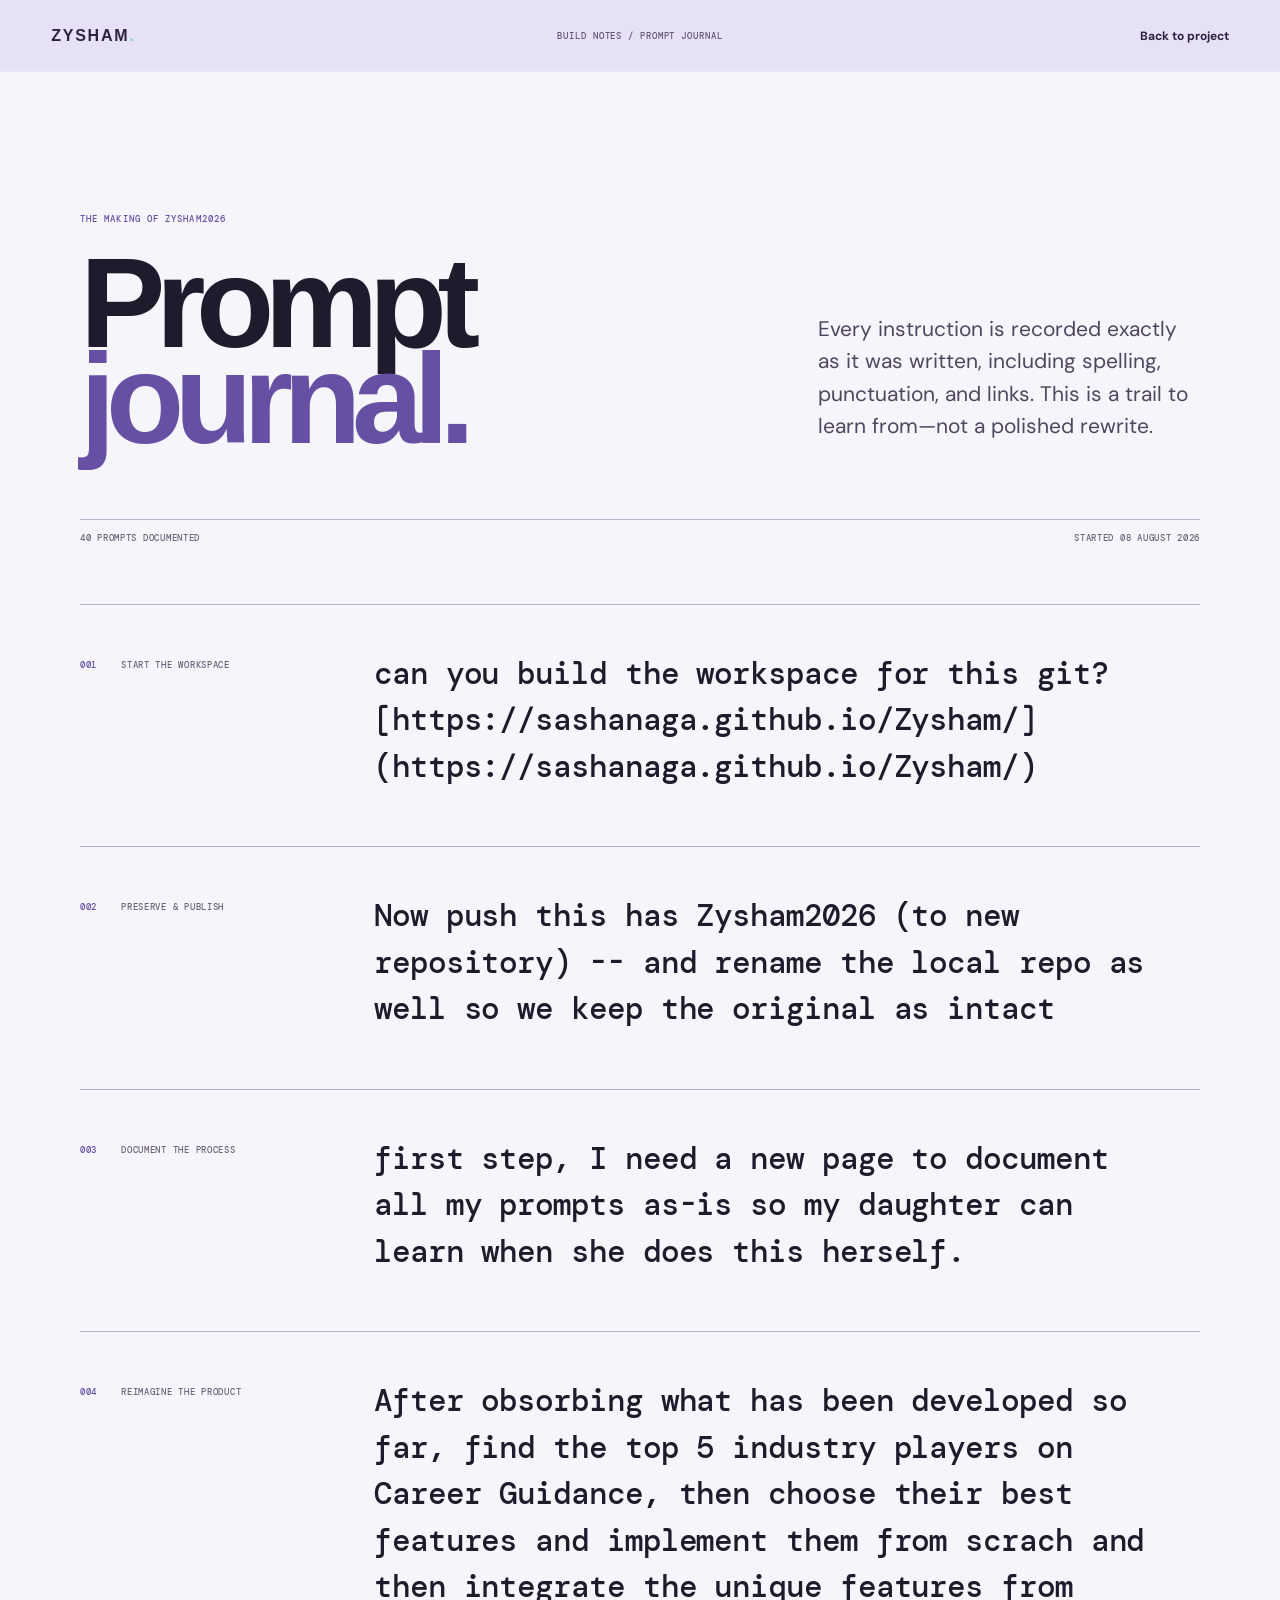
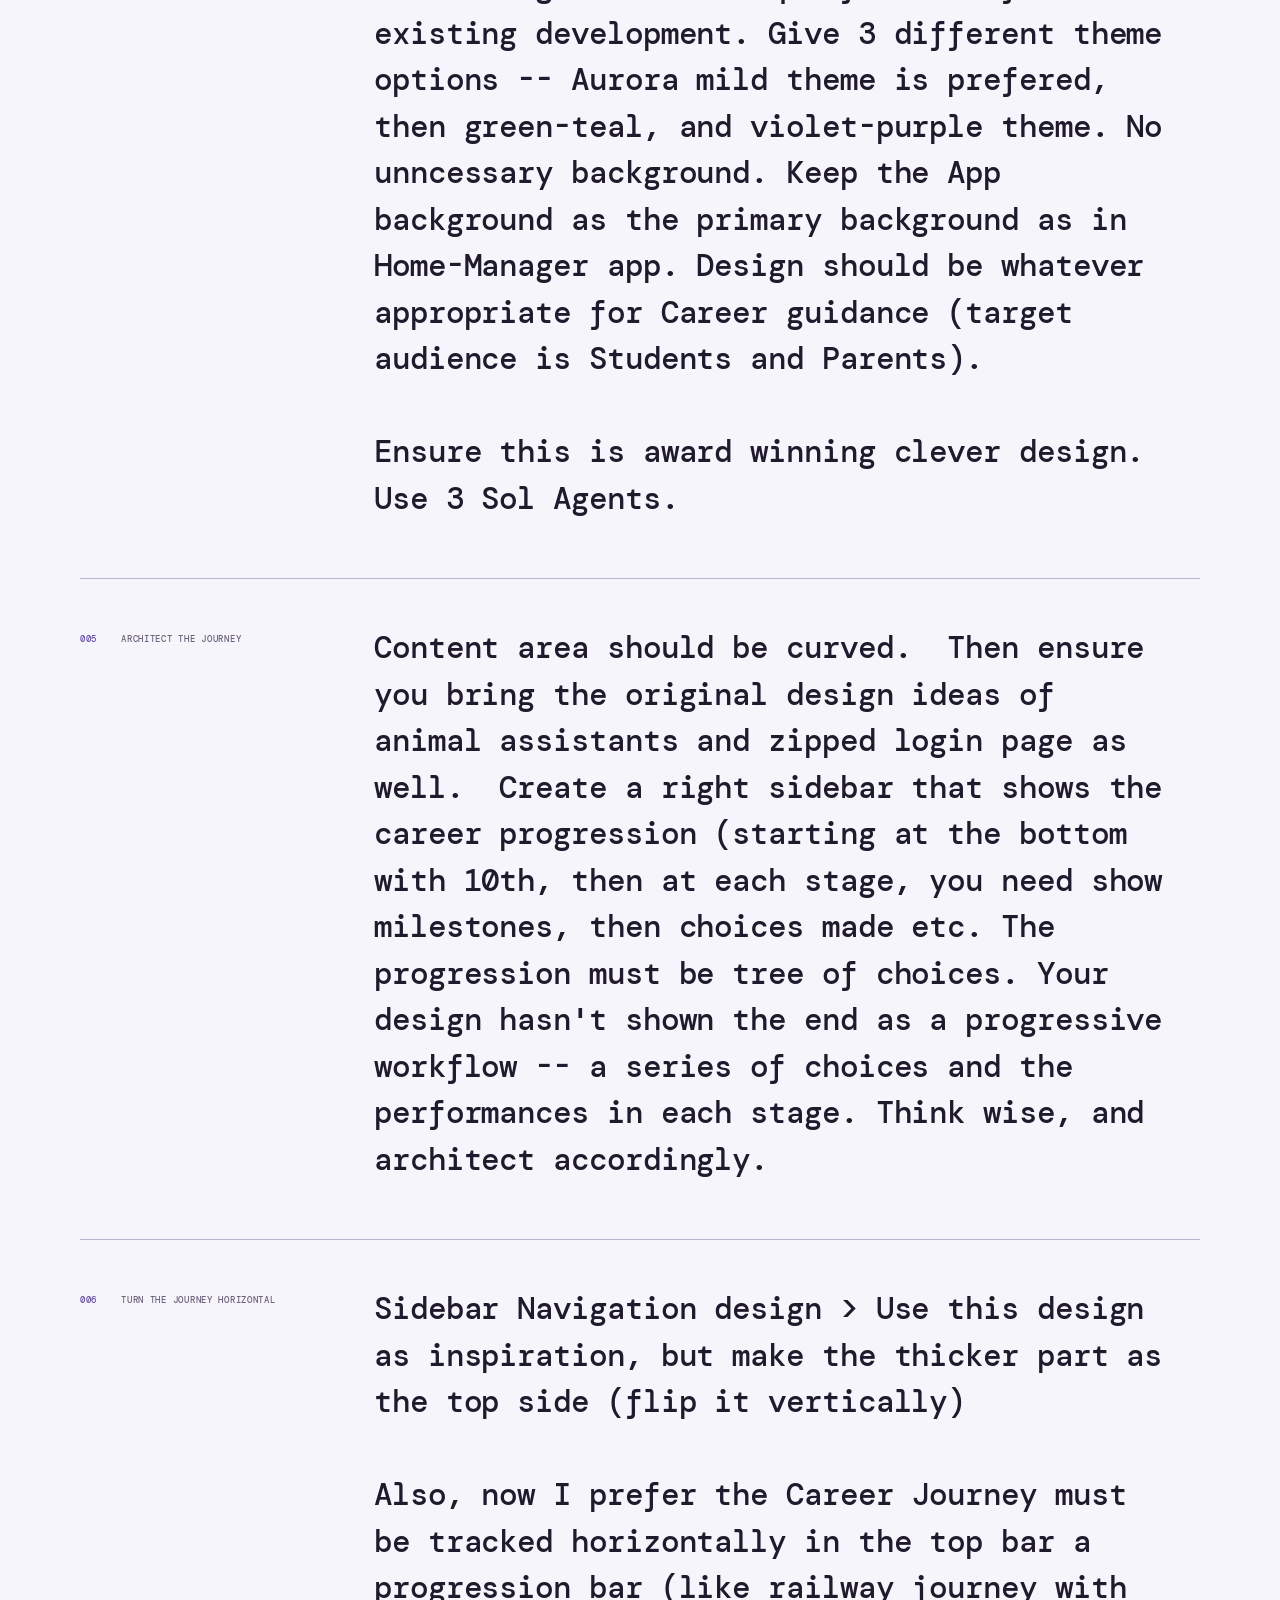
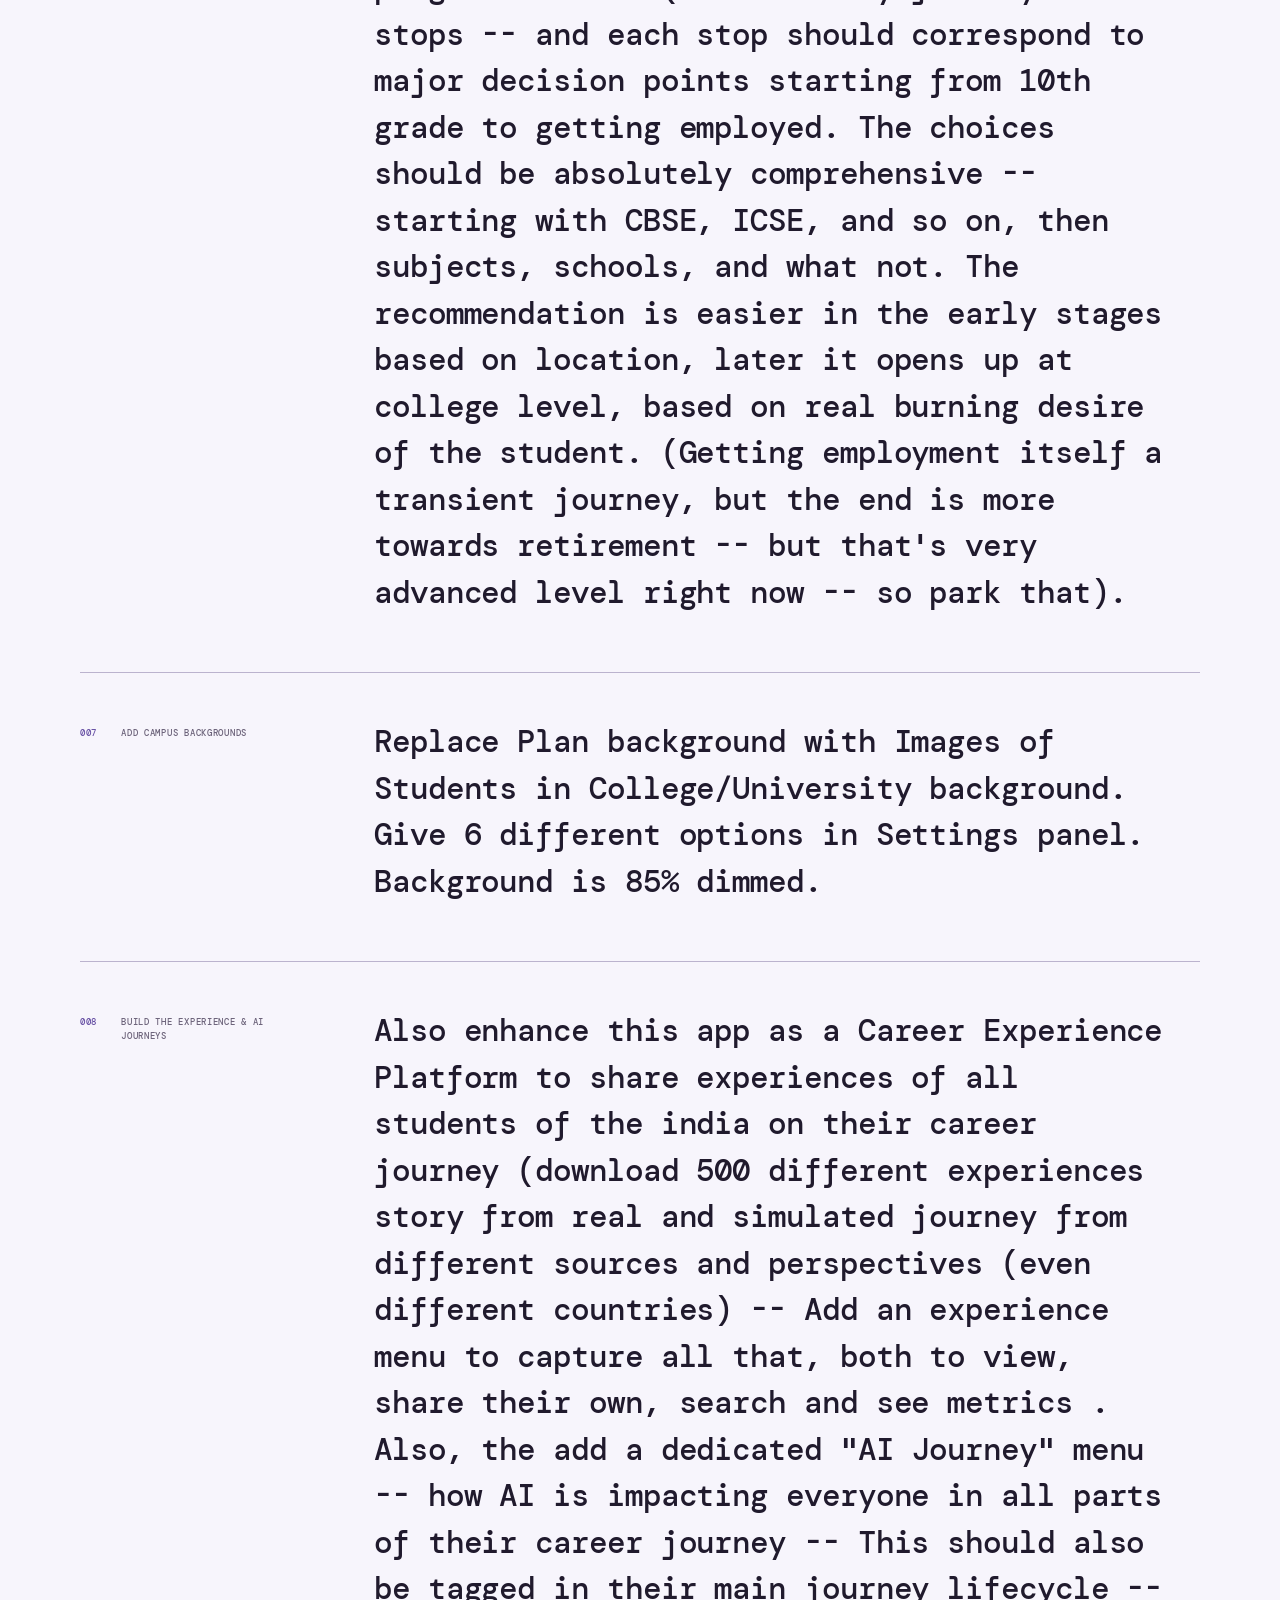
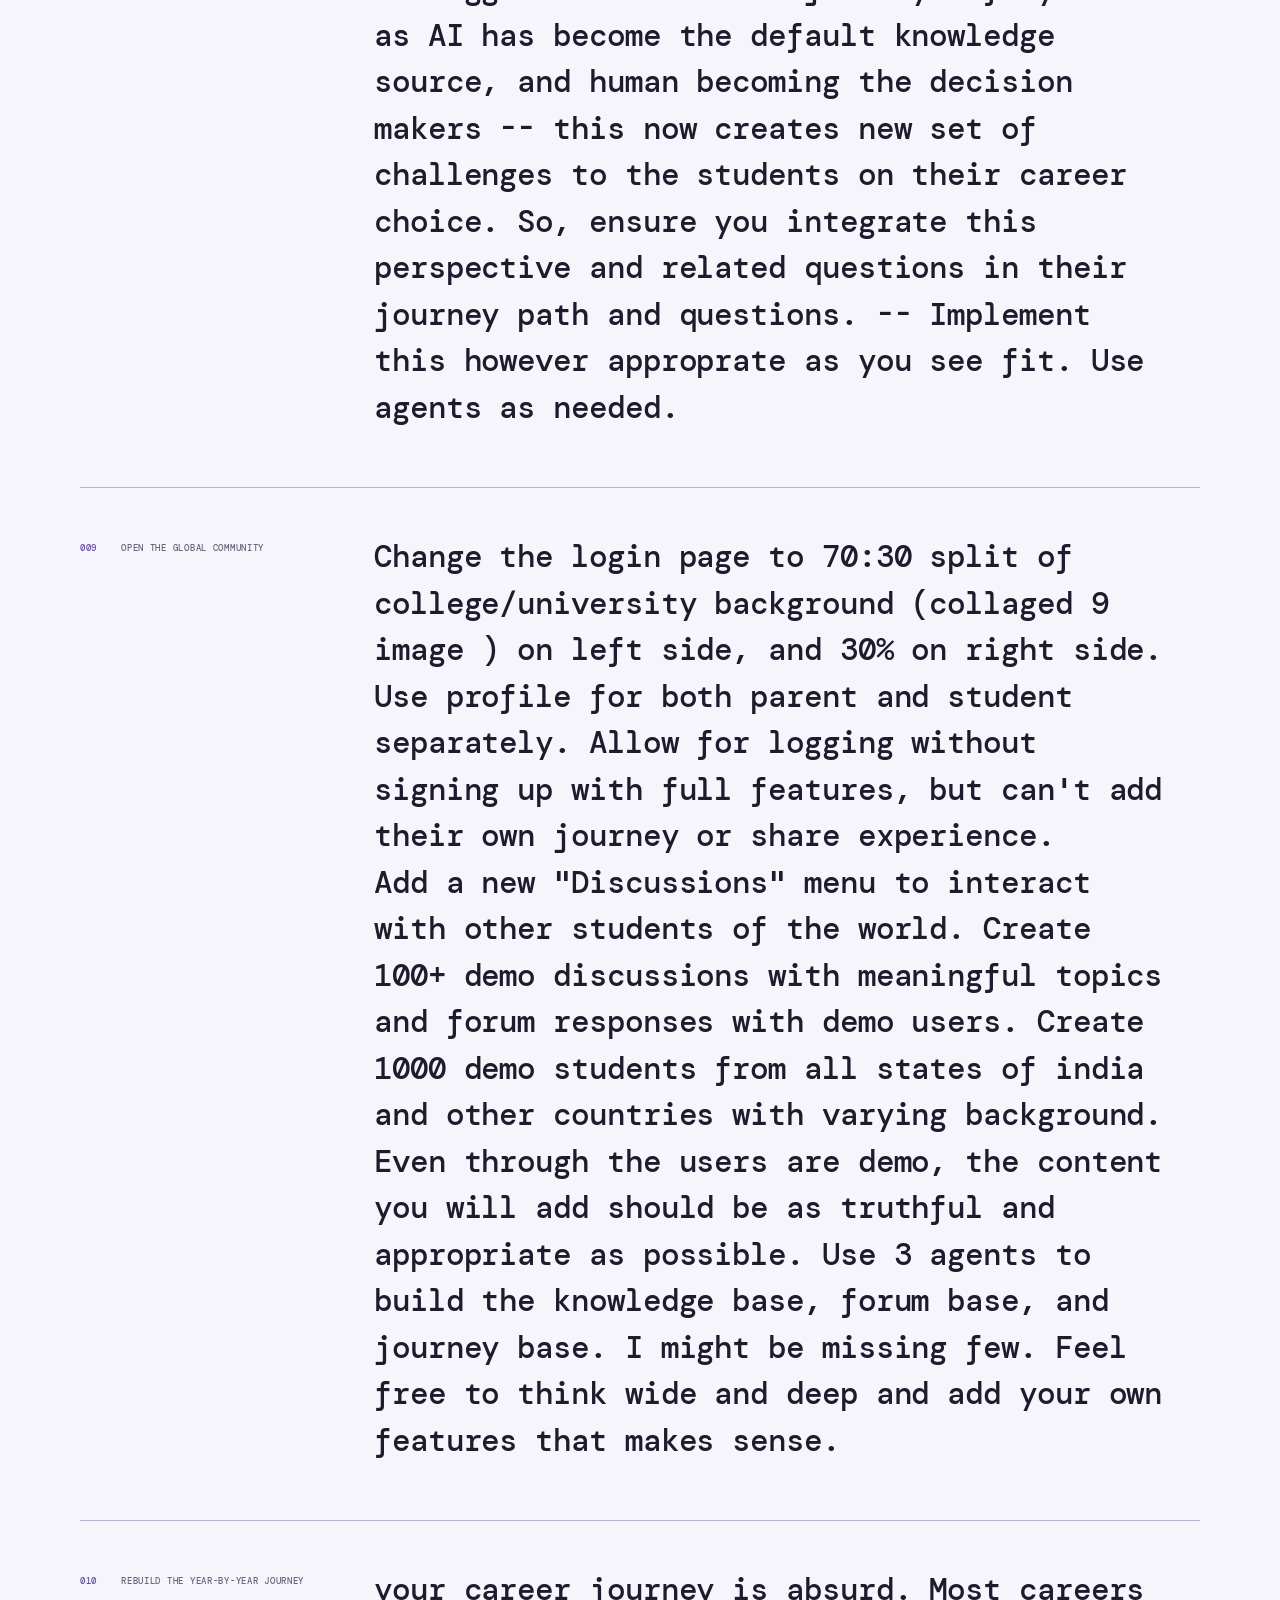
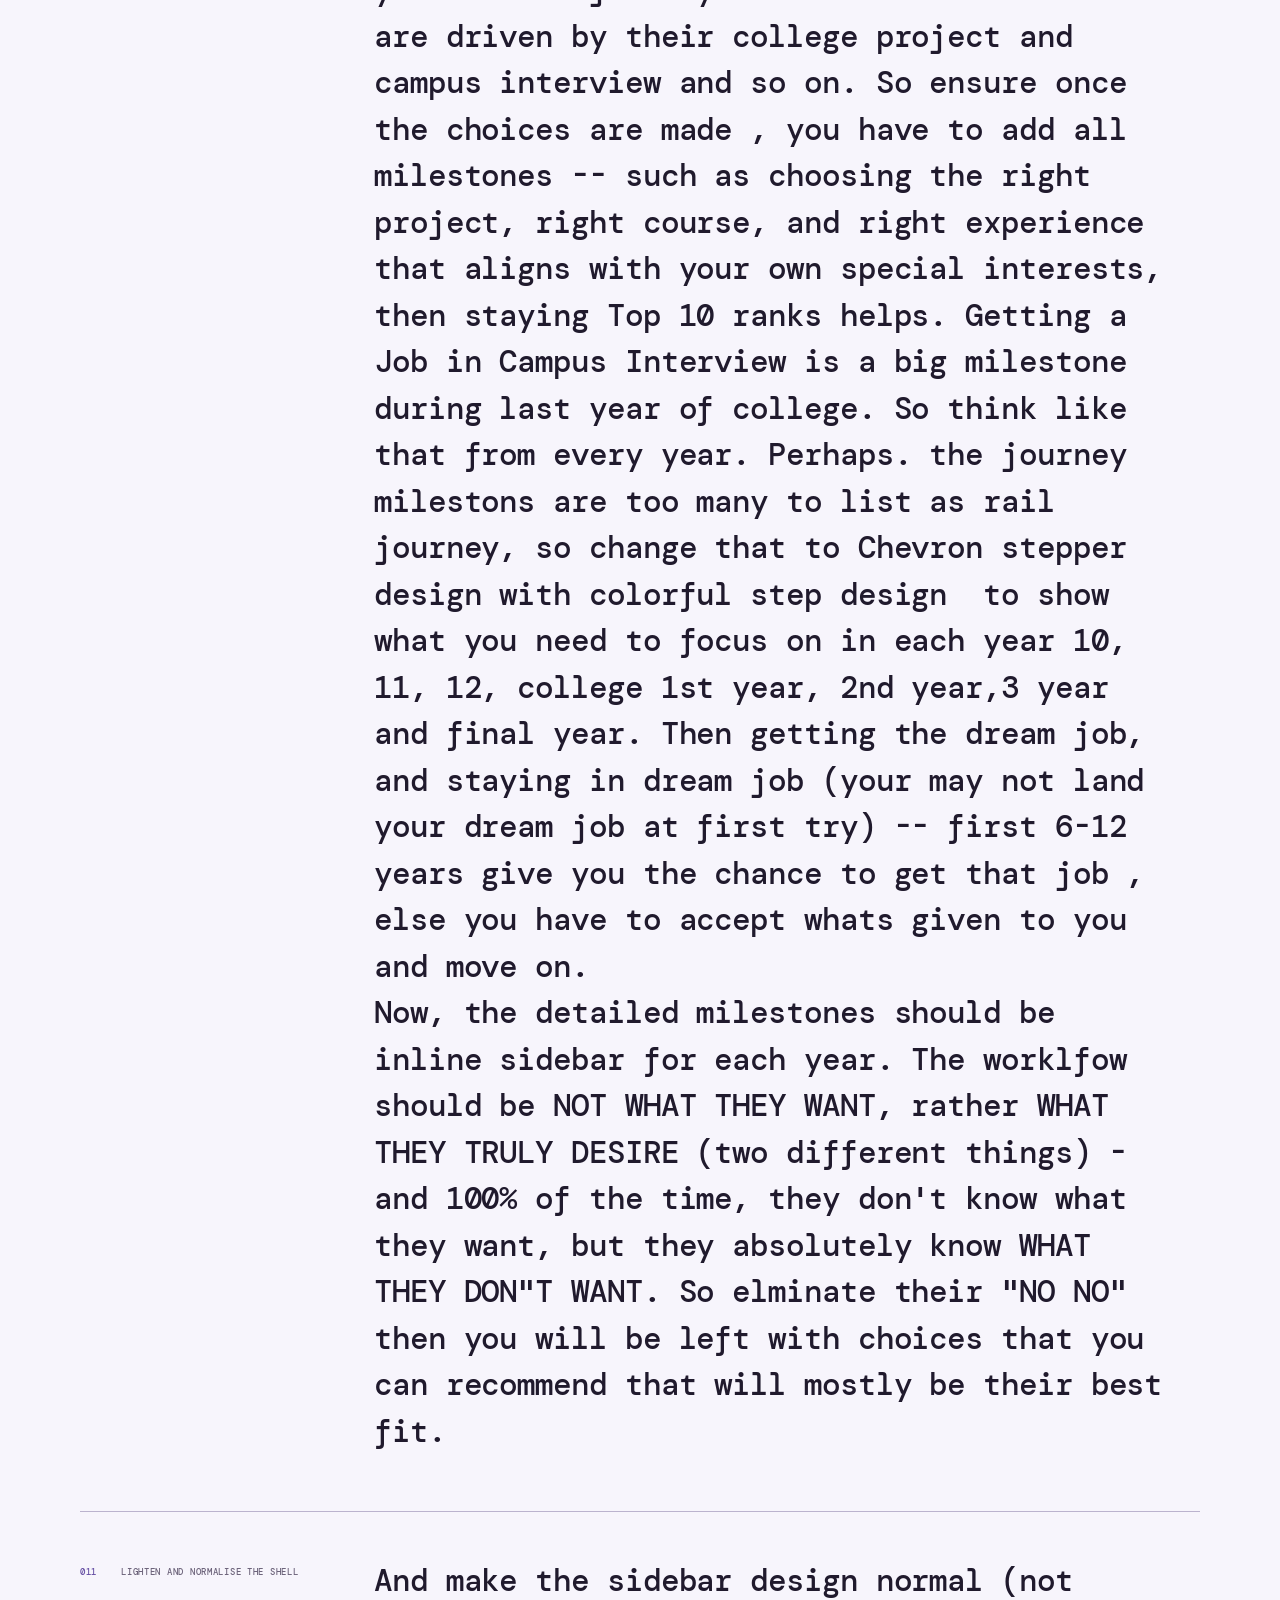
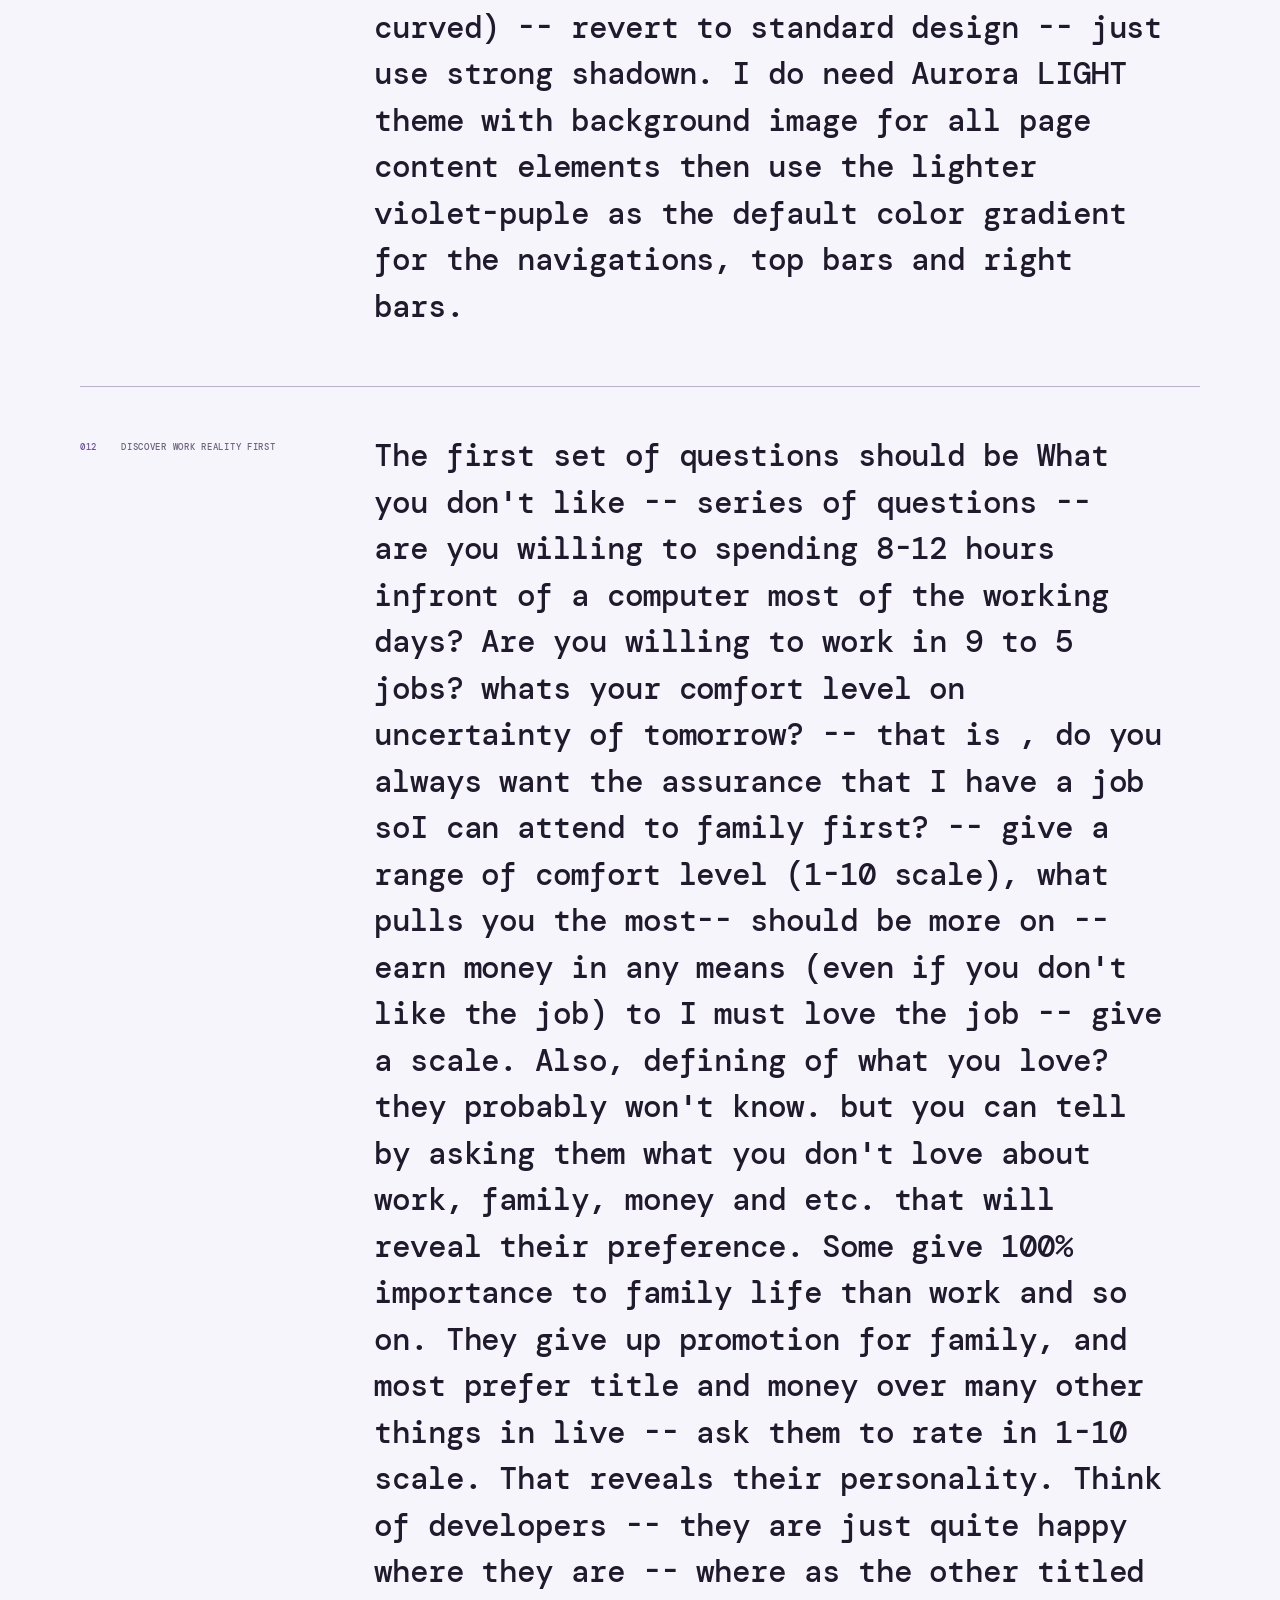
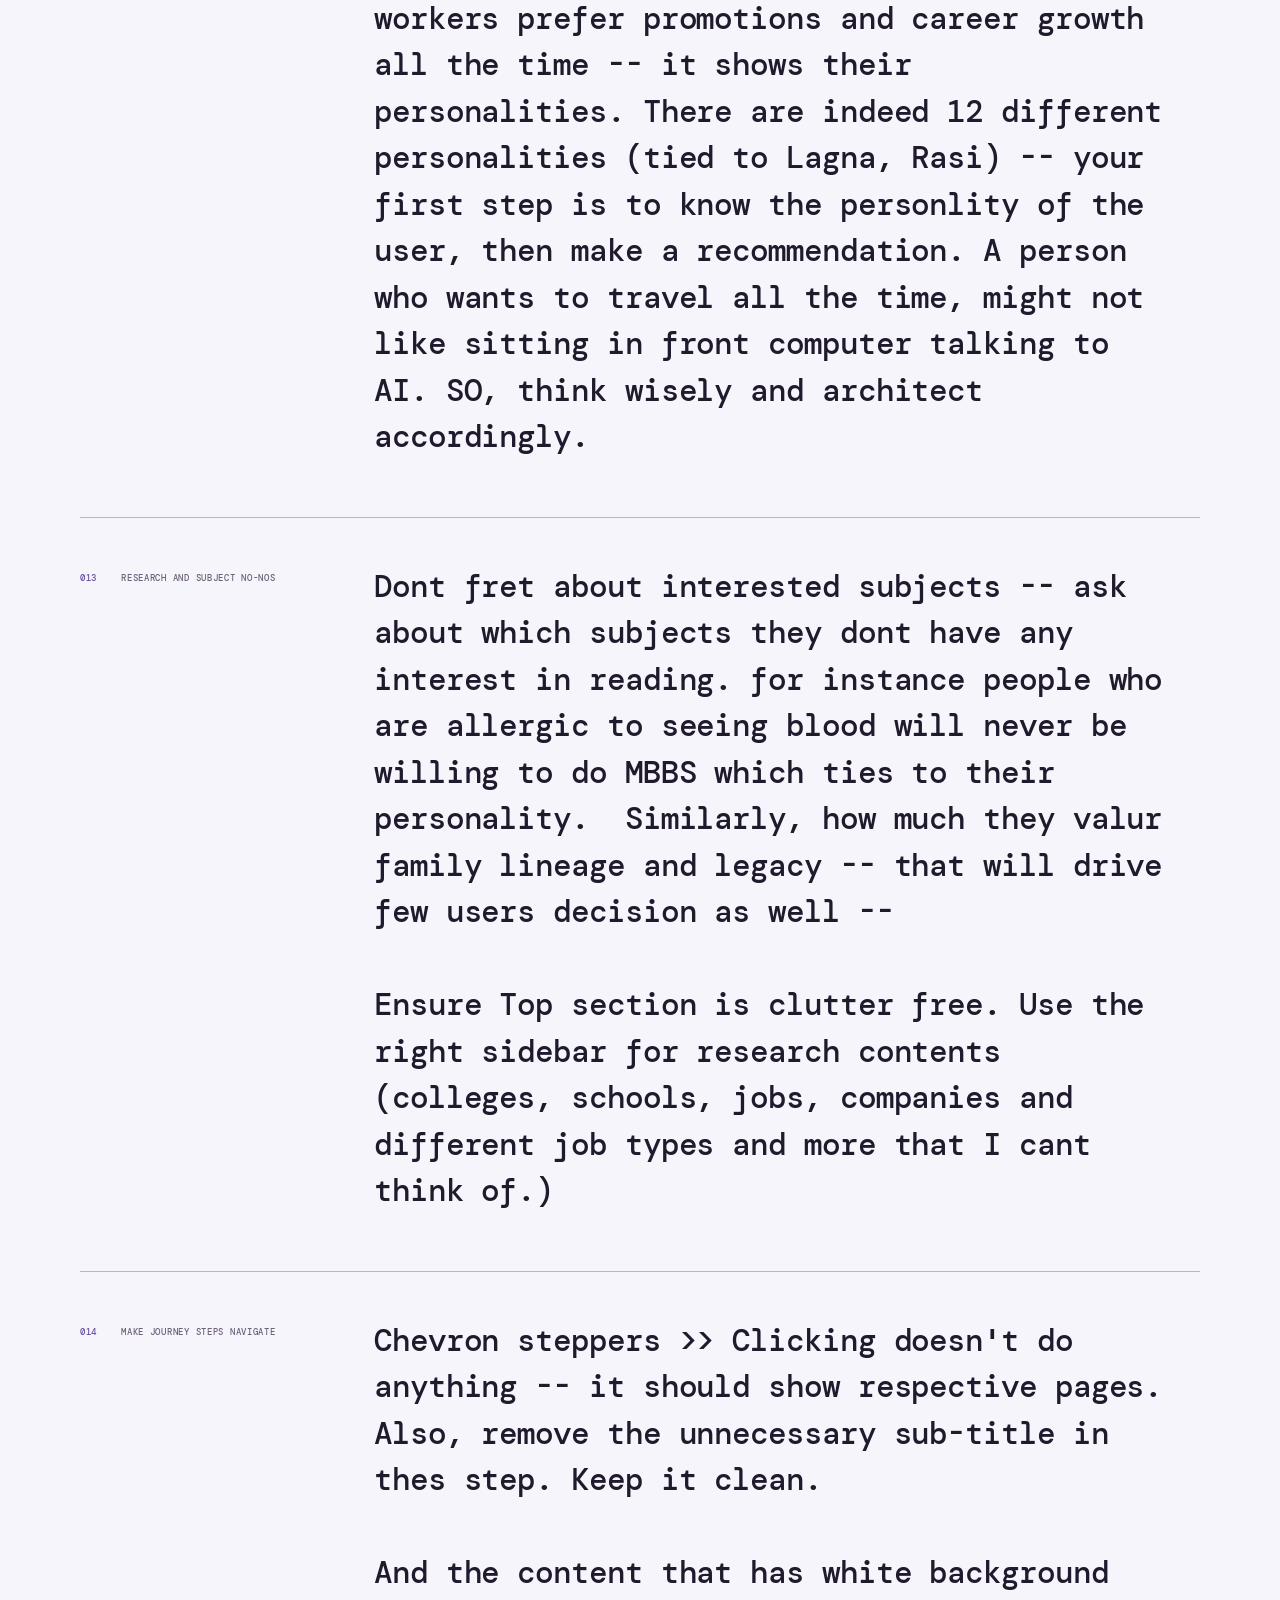
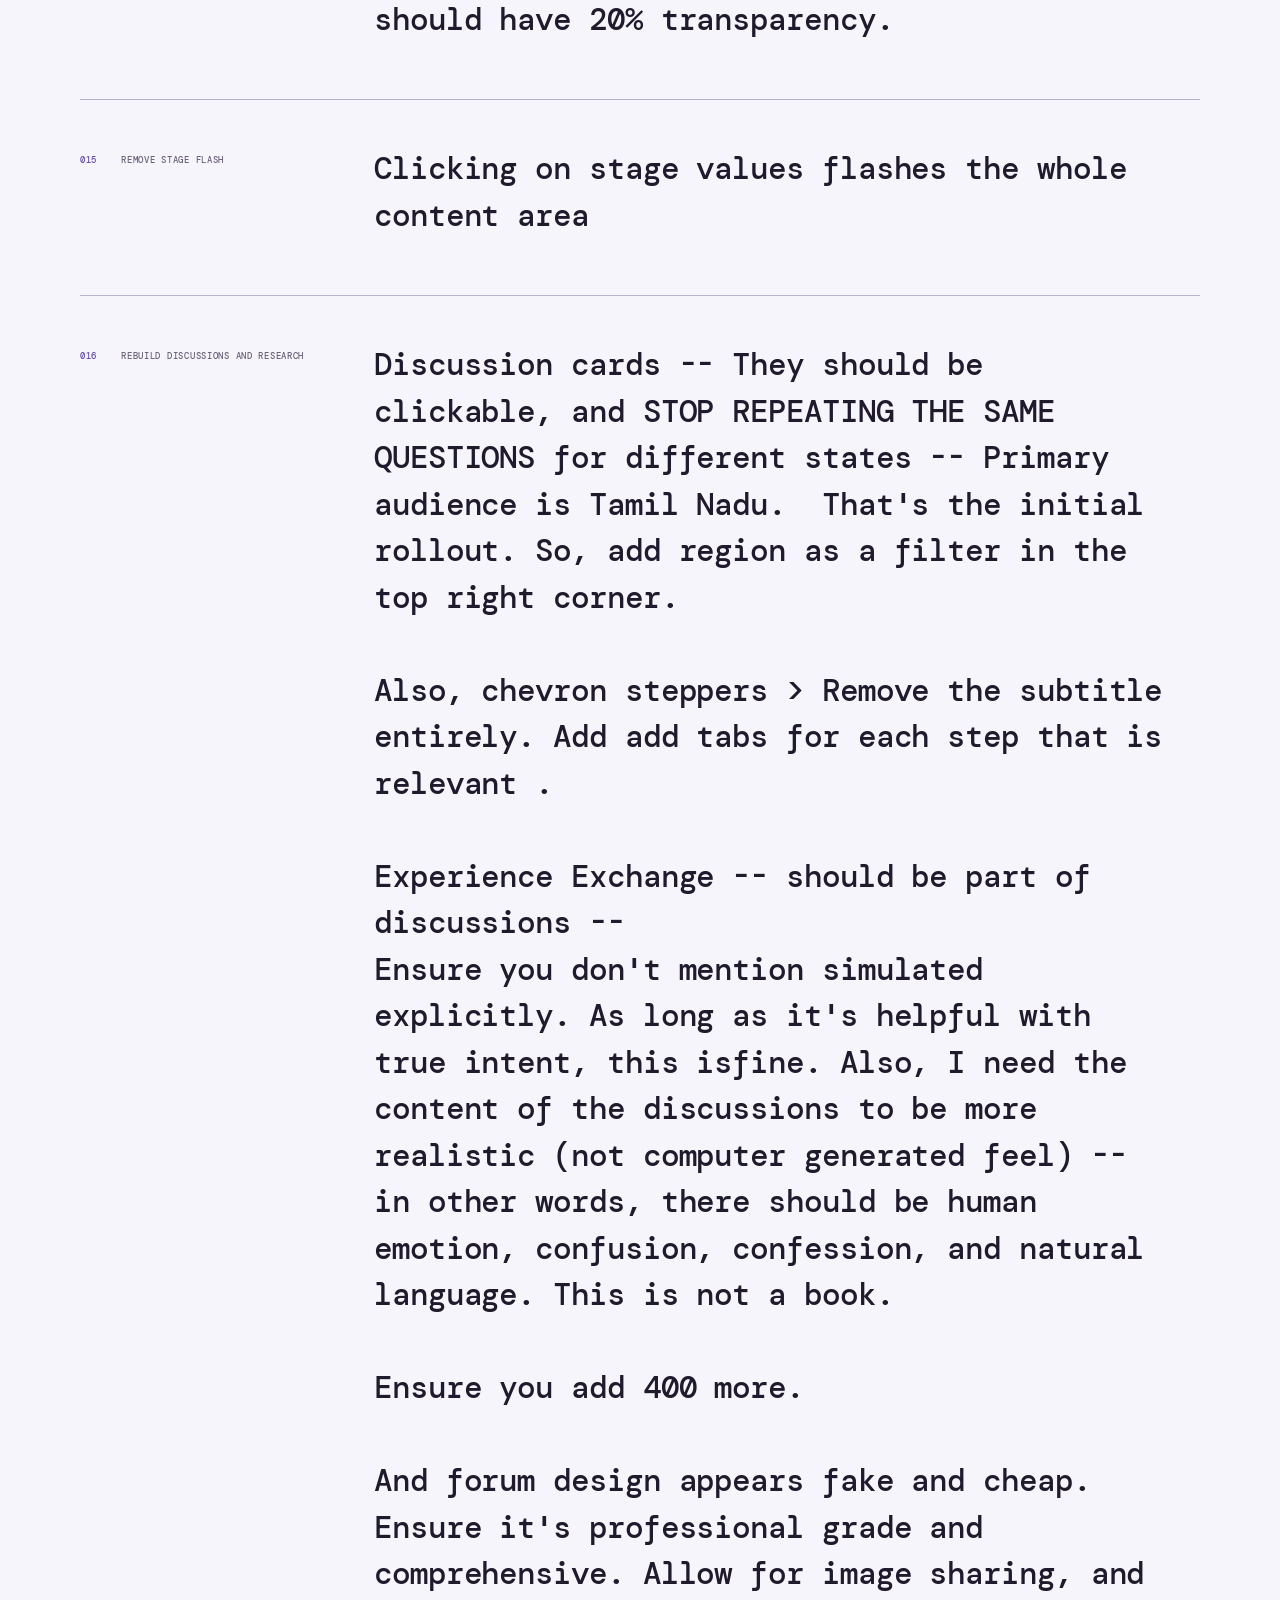
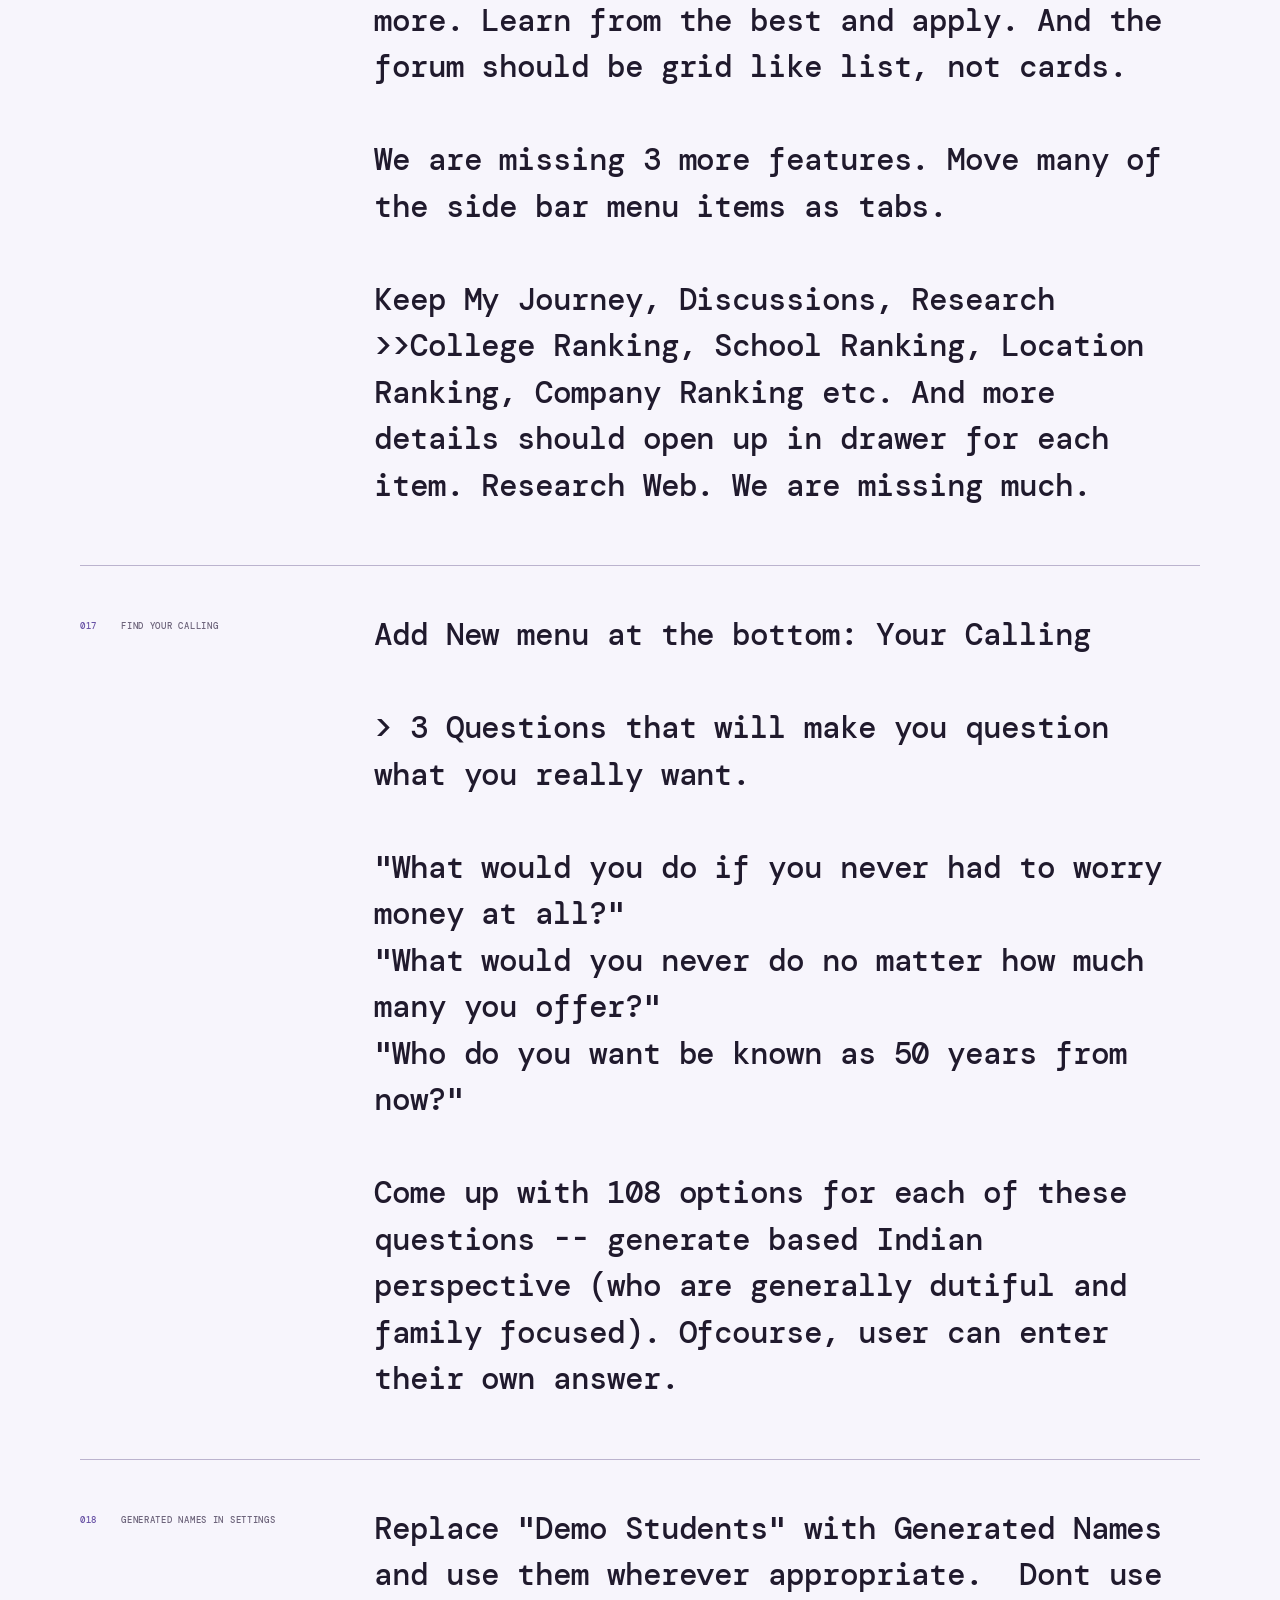
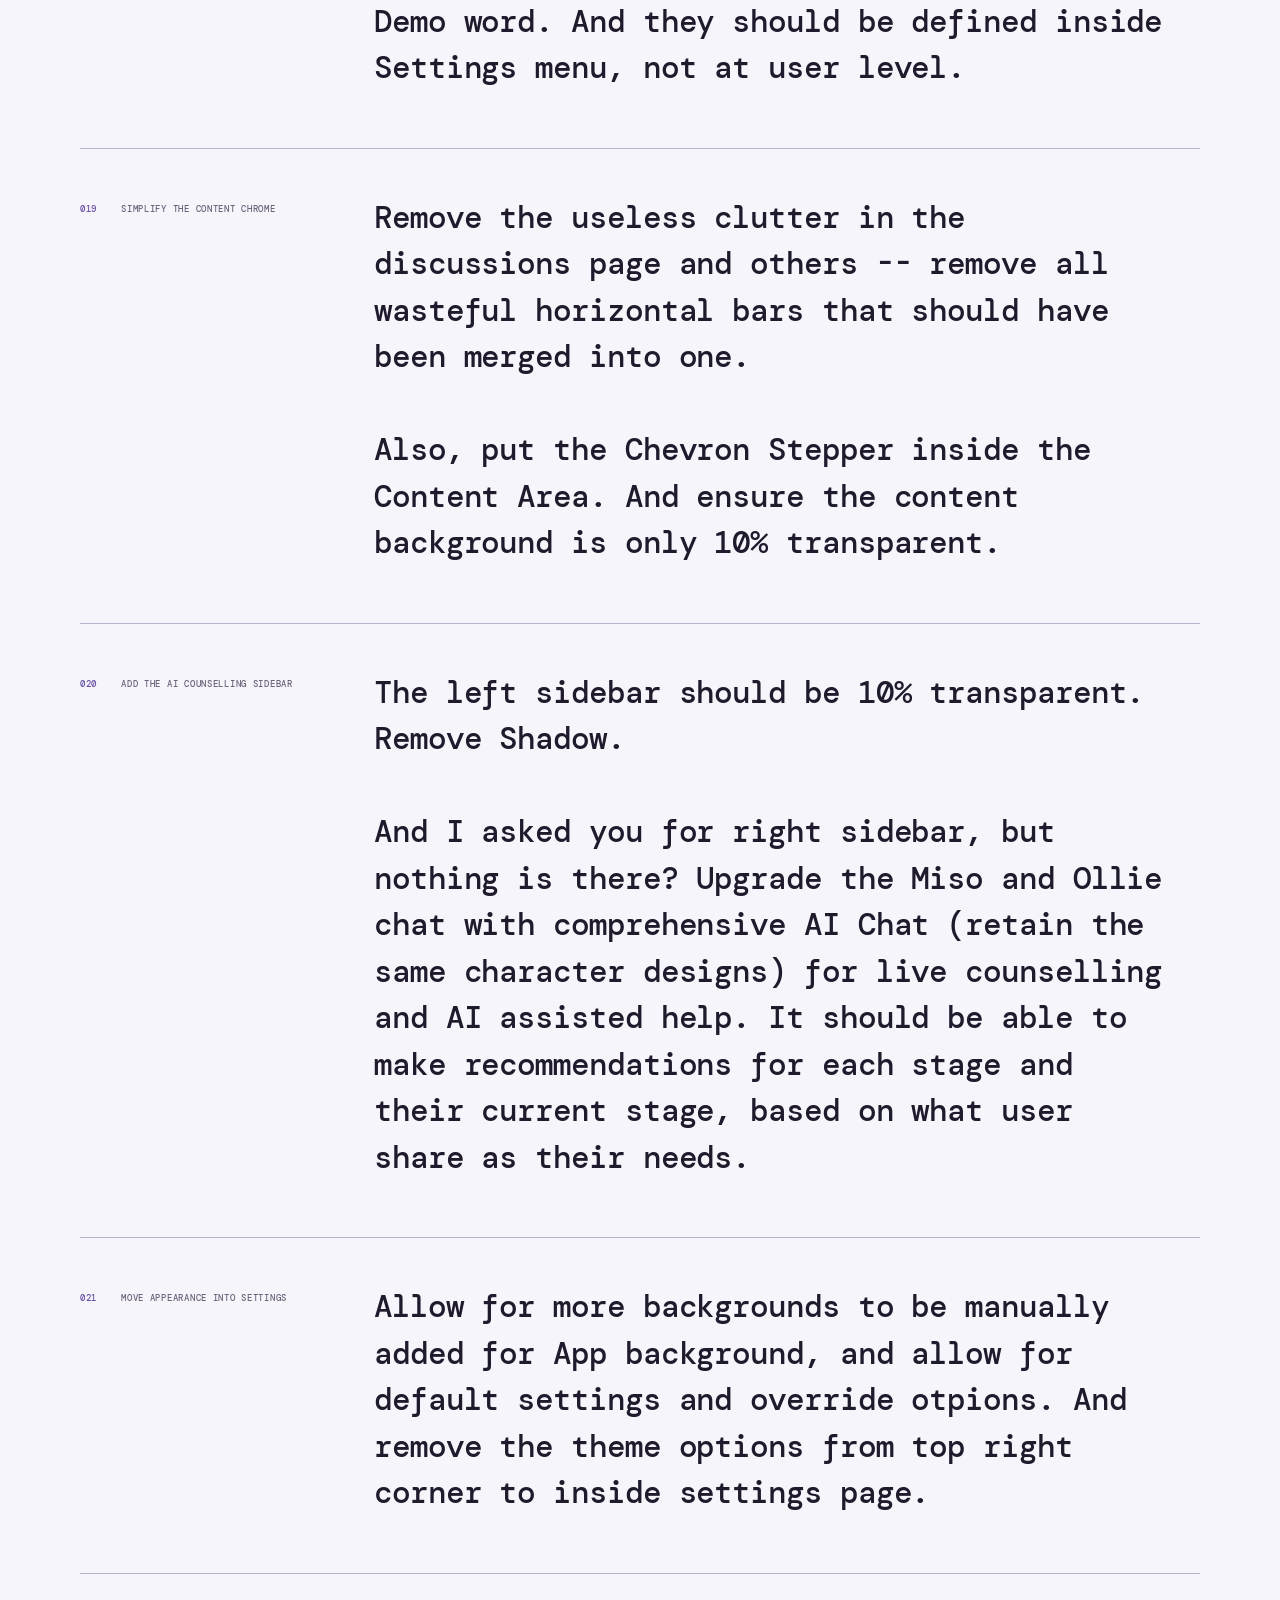
==== commit a61c563e: "Make the calling questions prominent" ====
--- a/prompts.html
+++ b/prompts.html
@@ -24,7 +24,7 @@
         <p class="eyebrow">THE MAKING OF ZYSHAM2026</p>
         <h1>Prompt<br /><em>journal.</em></h1>
         <p class="journal-lede">Every instruction is recorded exactly as it was written, including spelling, punctuation, and links. This is a trail to learn from—not a polished rewrite.</p>
-        <div class="journal-rule"><span>39 prompts documented</span><span>Started 08 August 2026</span></div>
+        <div class="journal-rule"><span>40 prompts documented</span><span>Started 08 August 2026</span></div>
       </header>
 
       <section class="prompt-list" aria-label="Original prompts">
@@ -266,9 +266,14 @@
           <blockquote>Login Page &gt; Remove Nine Glimpses and etc &gt;&gt; Rename it with the "Figure your life out" in same font as the original design. Add sub-title "Who do you want to become?"</blockquote>
         </article>
 
-        <article class="prompt-entry current">
+        <article class="prompt-entry">
           <div class="prompt-meta"><span>039</span><span>TRACK PURPOSEFUL MILESTONES</span></div>
           <blockquote>Allow for progress tracking at each stage level and milestones level -- provide list of milestones for each stage that student can track. Think like a student and design what matters the most for you and what could each milestone be for each stage -- when in doubt , takethe high road and purpose driven targets, not random or peer pressure.</blockquote>
+        </article>
+
+        <article class="prompt-entry current">
+          <div class="prompt-meta"><span>040</span><span>MAKE THE THREE QUESTIONS PROMINENT</span></div>
+          <blockquote>Find your calling -- Three questions should be prominent. And your taste for page design is F GRADE. </blockquote>
         </article>
       </section>
 
--- a/style.css
+++ b/style.css
@@ -1619,6 +1619,36 @@
   .study-schedule article button { grid-column: 2; grid-row: 1 / 3; }
 }
 
+/* Find Your Calling — the three questions are the page, not secondary tabs. */
+.calling-intro { display: grid; grid-template-columns: minmax(0,1fr) minmax(240px,.48fr) auto; gap: 24px; align-items: end; margin: 2px 0 20px; padding-bottom: 16px; border-bottom: 1px solid var(--line); }
+.calling-intro h2 { margin: 5px 0 0; color: var(--ink); font: 800 clamp(29px,4vw,48px)/1 'Manrope',sans-serif; letter-spacing: -.045em; }
+.calling-intro > p { margin: 0; color: var(--ink-soft); font-size: 11px; line-height: 1.55; }
+.calling-intro > strong { color: var(--secondary); font: 850 34px/1 'Manrope',sans-serif; white-space: nowrap; }
+.calling-intro > strong span { display: block; margin-top: 4px; color: var(--muted); font: 700 7px 'DM Mono',monospace; letter-spacing: .06em; text-transform: uppercase; }
+.calling-question-tabs { grid-template-columns: repeat(3,minmax(0,1fr)); gap: 0; margin: 0 0 20px; border: 1px solid var(--line-strong); border-radius: 16px; overflow: hidden; }
+.calling-question-tabs button { position: relative; display: grid; grid-template-columns: 1fr; grid-template-rows: auto 1fr auto; gap: 18px; min-height: 230px; padding: clamp(22px,3vw,38px); border: 0; border-right: 1px solid var(--line-strong); border-radius: 0; background: transparent; }
+.calling-question-tabs button:last-child { border-right: 0; }
+.calling-question-tabs button::after { content: ''; position: absolute; inset: auto 0 0; height: 5px; background: var(--question-accent,var(--primary)); transform: scaleX(0); transform-origin: left; transition: transform .18s ease; }
+.calling-question-tabs button:nth-child(1) { --question-accent: var(--primary); }
+.calling-question-tabs button:nth-child(2) { --question-accent: var(--highlight); }
+.calling-question-tabs button:nth-child(3) { --question-accent: var(--secondary); }
+.calling-question-tabs button:hover::after, .calling-question-tabs button.active::after { transform: scaleX(1); }
+.calling-question-tabs button.active { border-color: transparent; background: color-mix(in srgb,var(--question-accent) 7%,transparent); box-shadow: none; }
+.calling-question-tabs span { grid-row: auto; color: var(--question-accent); font: 800 12px 'DM Mono',monospace; letter-spacing: .08em; }
+.calling-question-tabs strong { max-width: 16ch; color: var(--ink); font: 750 clamp(20px,2.2vw,31px)/1.18 'Manrope',sans-serif; letter-spacing: -.035em; }
+.calling-question-tabs em { align-self: end; color: var(--question-accent); font-size: 9px; font-weight: 750; }
+.calling-layout { grid-template-columns: minmax(0,1.55fr) minmax(310px,.55fr); }
+.calling-question.panel, .calling-reflection.panel { background: color-mix(in srgb,var(--surface) 72%,transparent); box-shadow: none; }
+
+@media (max-width: 900px) {
+  .calling-intro { grid-template-columns: 1fr auto; }
+  .calling-intro > p { grid-column: 1 / -1; grid-row: 2; }
+  .calling-question-tabs { grid-template-columns: 1fr; }
+  .calling-question-tabs button { min-height: 150px; border-right: 0; border-bottom: 1px solid var(--line-strong); }
+  .calling-question-tabs button:last-child { border-bottom: 0; }
+  .calling-question-tabs strong { max-width: 28ch; }
+}
+
 /* One shared right drawer for journey, research, settings, and counselling */
 .right-drawer { --drawer-width: 470px; position: fixed; z-index: 72; inset: 0 0 0 auto; display: grid; grid-template-rows: 68px minmax(0,1fr); width: min(var(--drawer-width), 100vw); height: 100dvh; border-left: 1px solid var(--line); background: var(--surface); box-shadow: -18px 0 42px rgba(30,18,31,.18); opacity: 0; visibility: hidden; transform: translateX(100%); transition: transform .22s ease, opacity .18s ease, visibility .18s ease; }
 body.right-drawer-open .right-drawer { opacity: 1; visibility: visible; transform: none; }
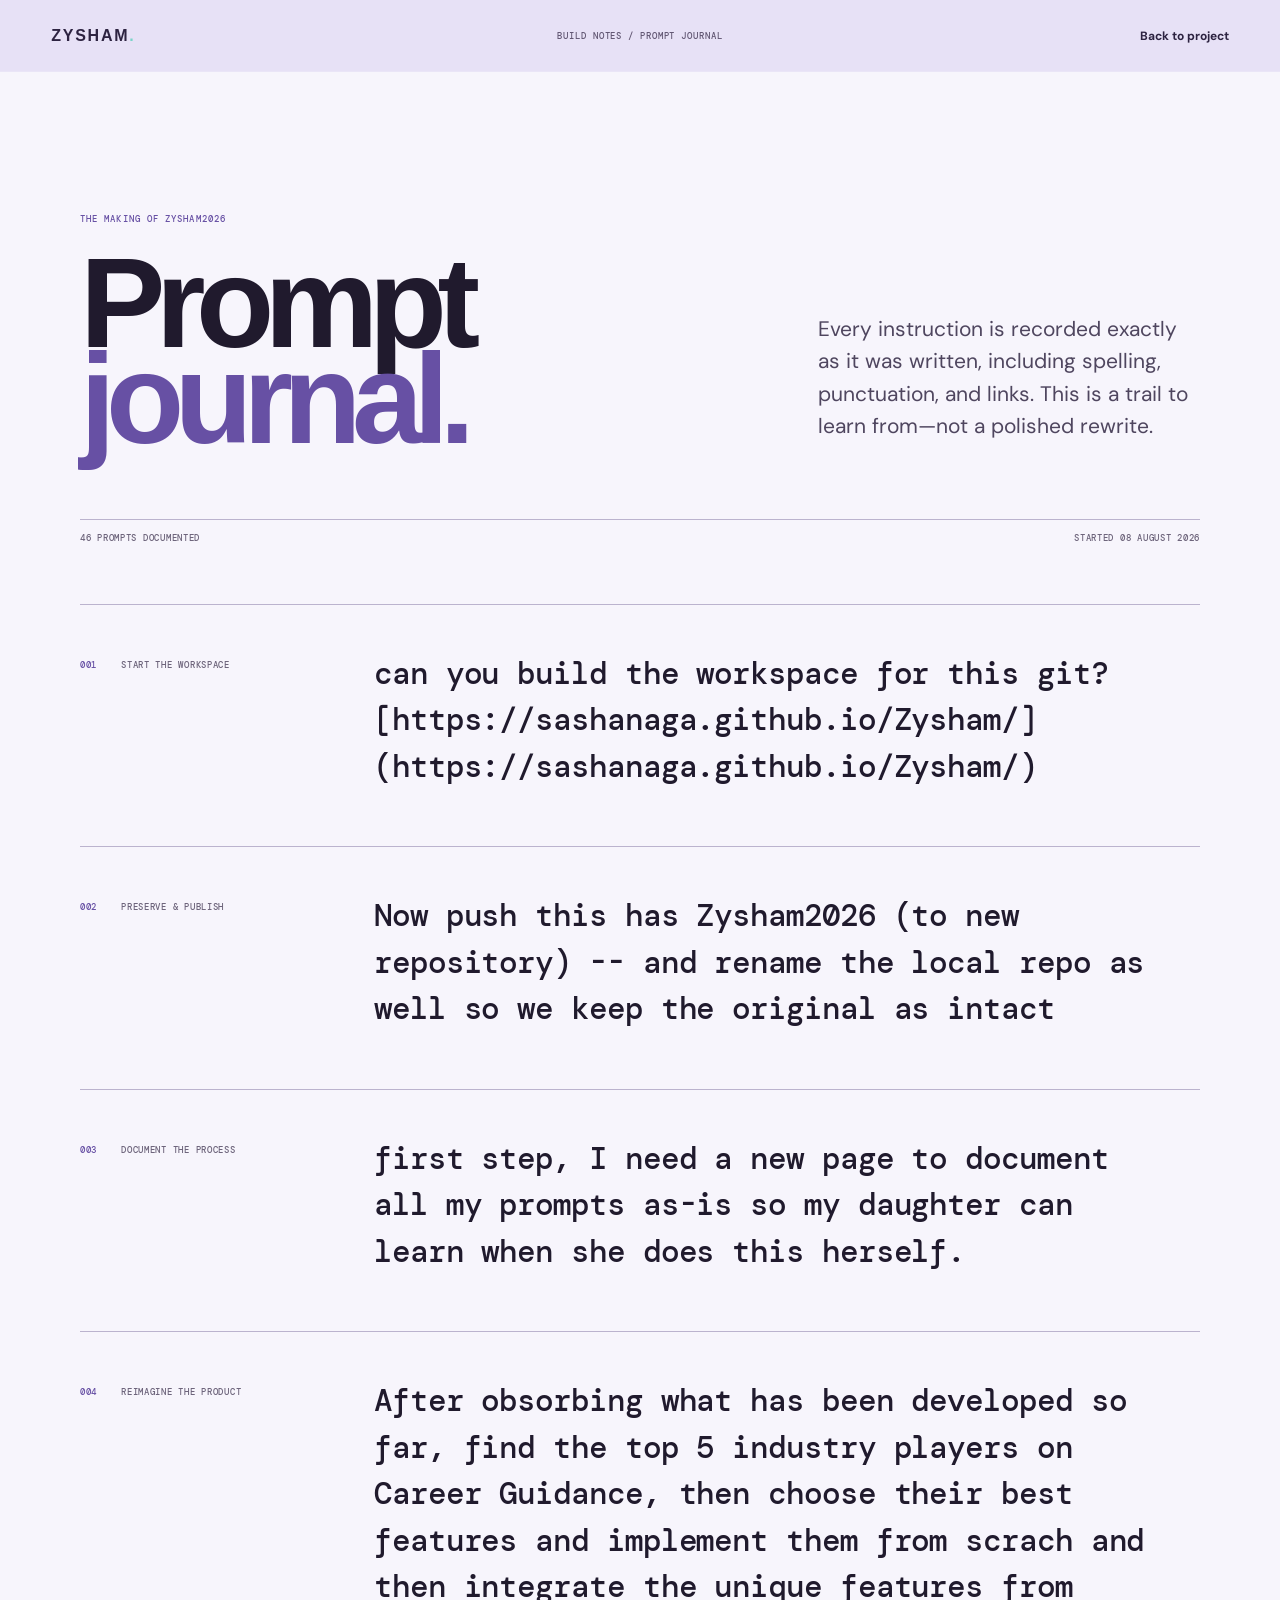
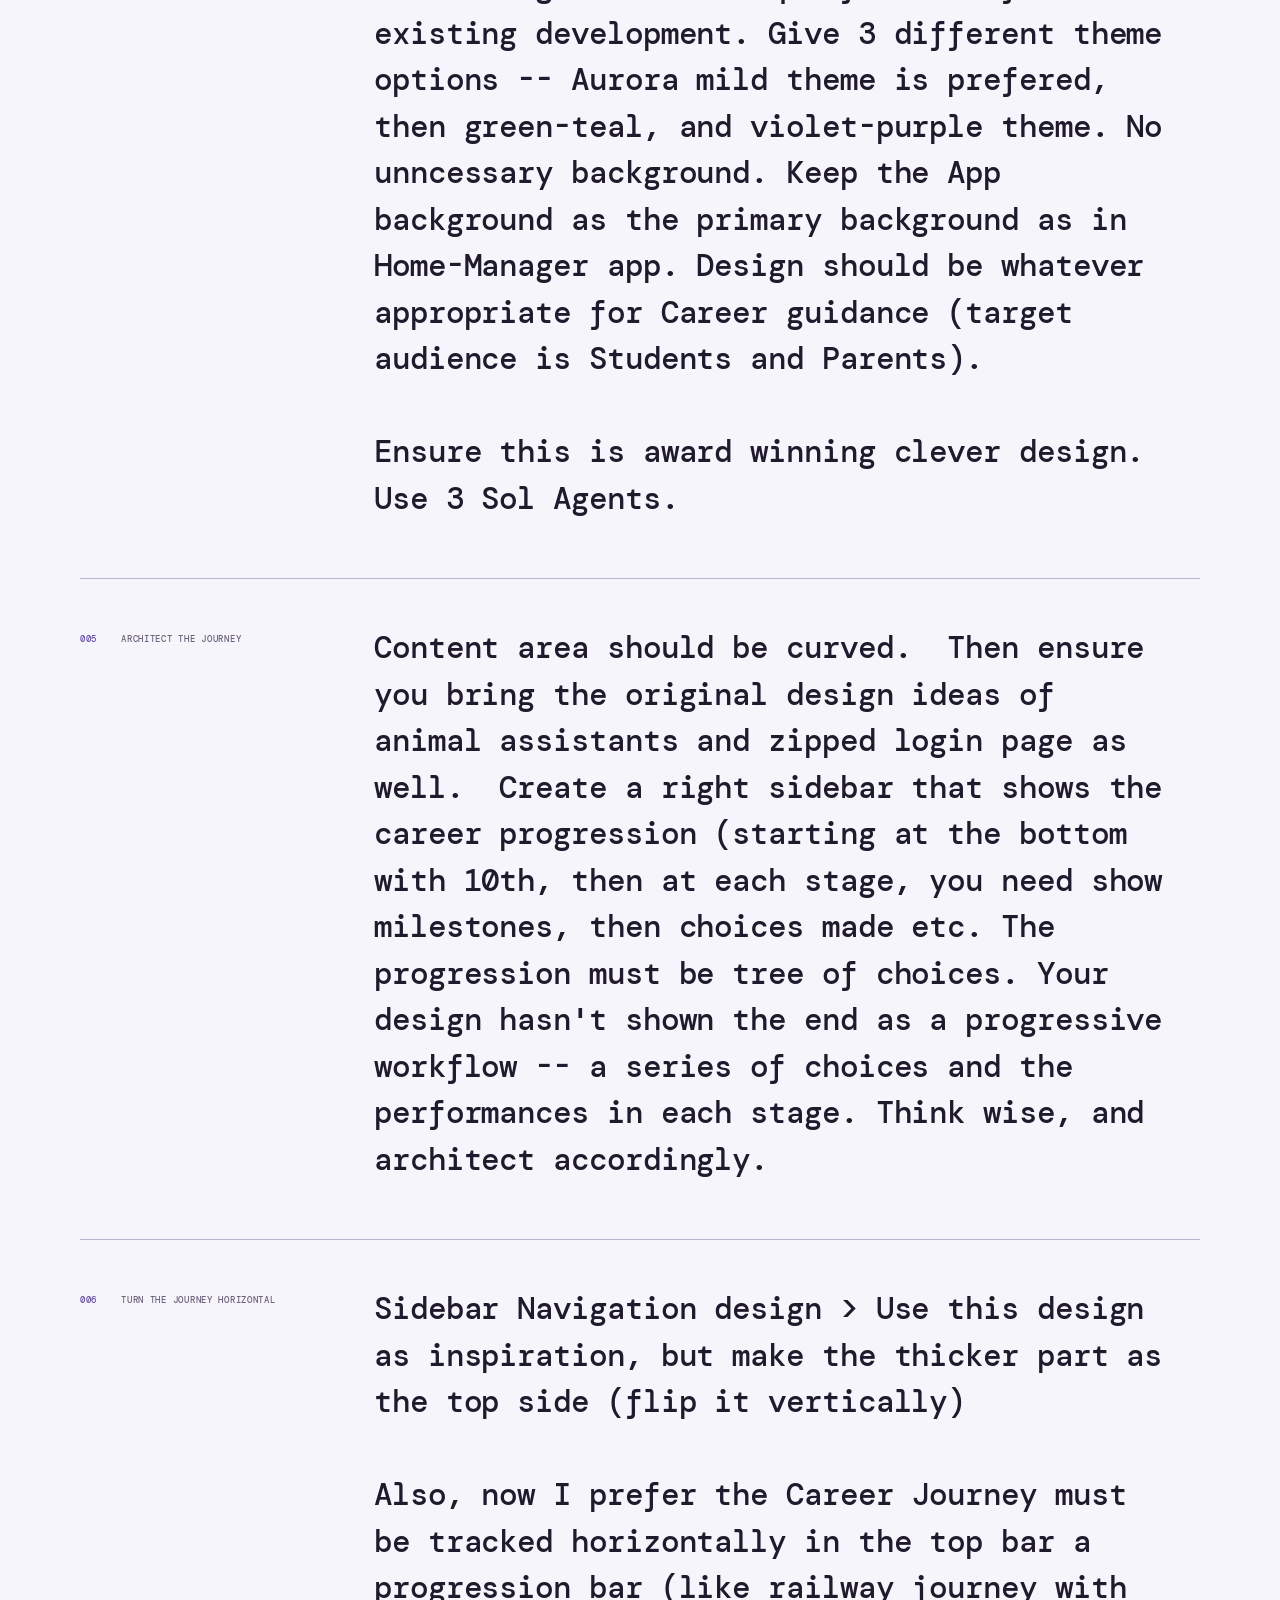
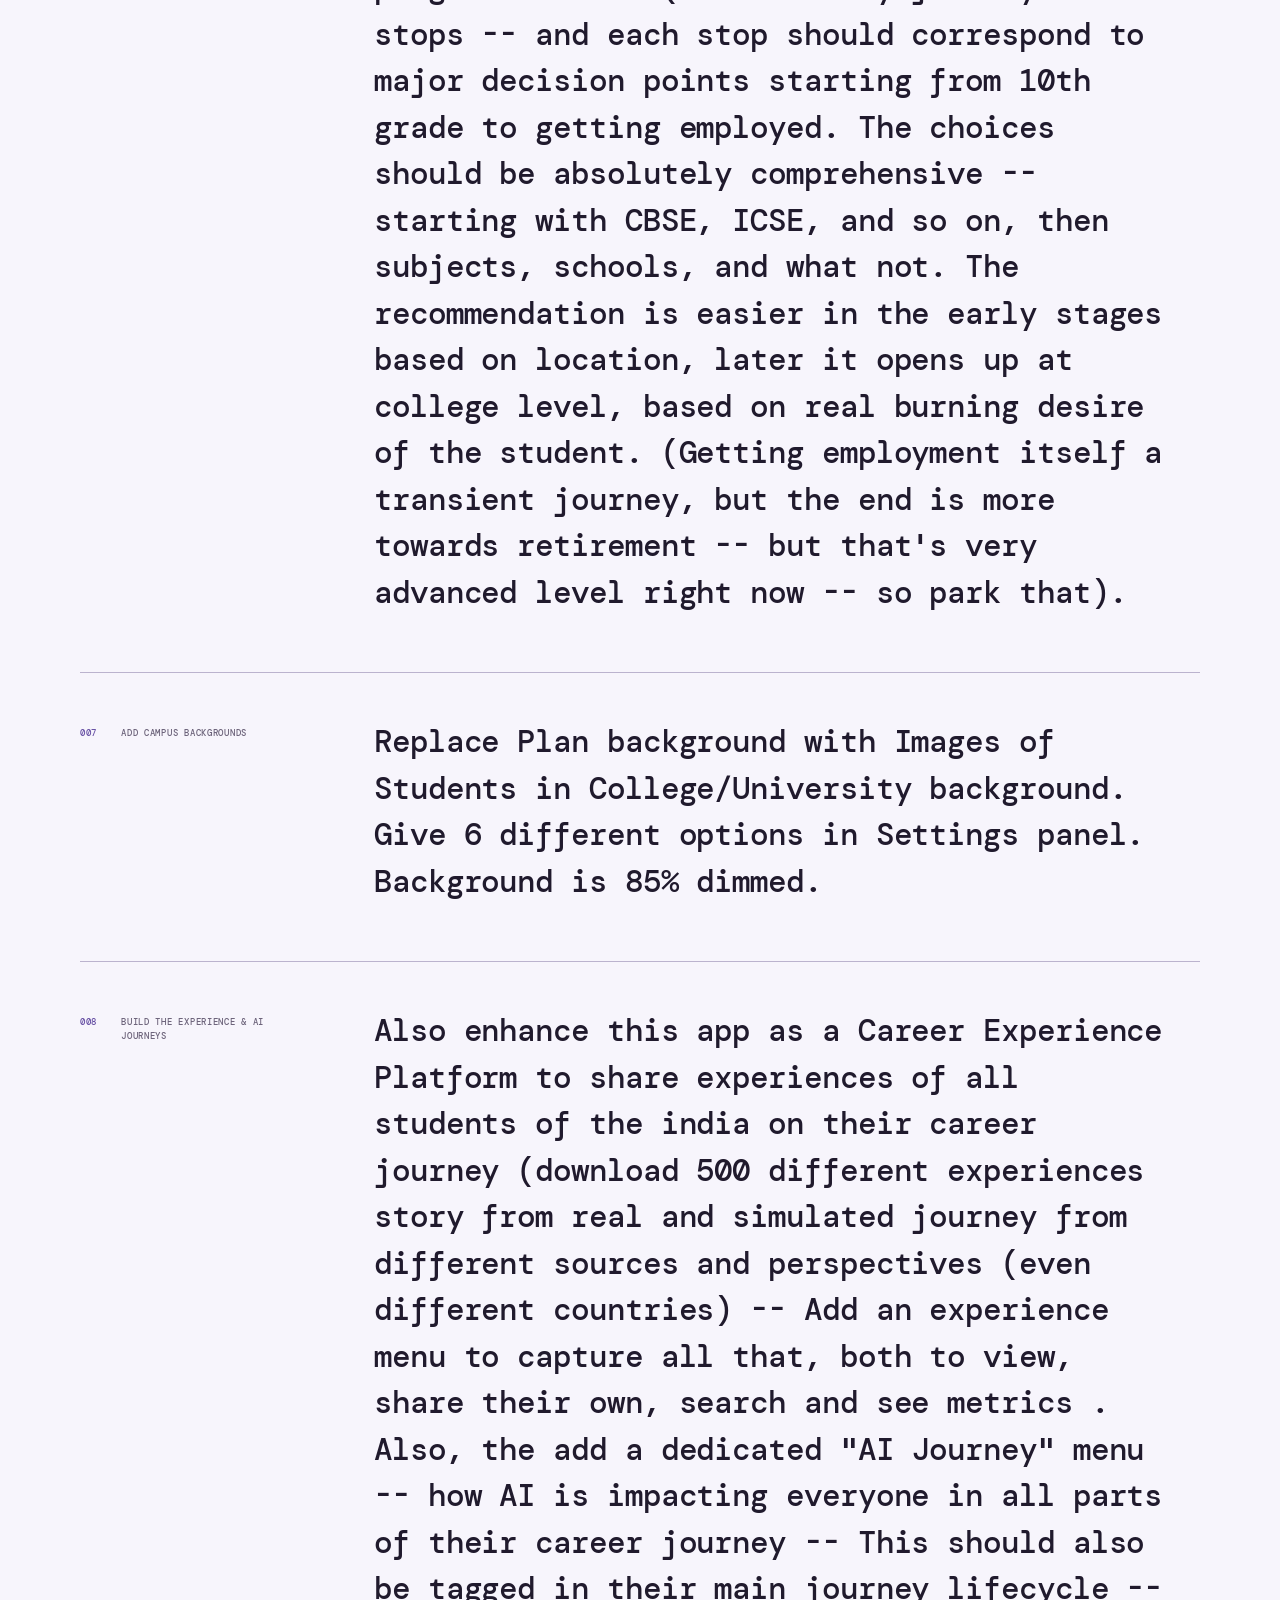
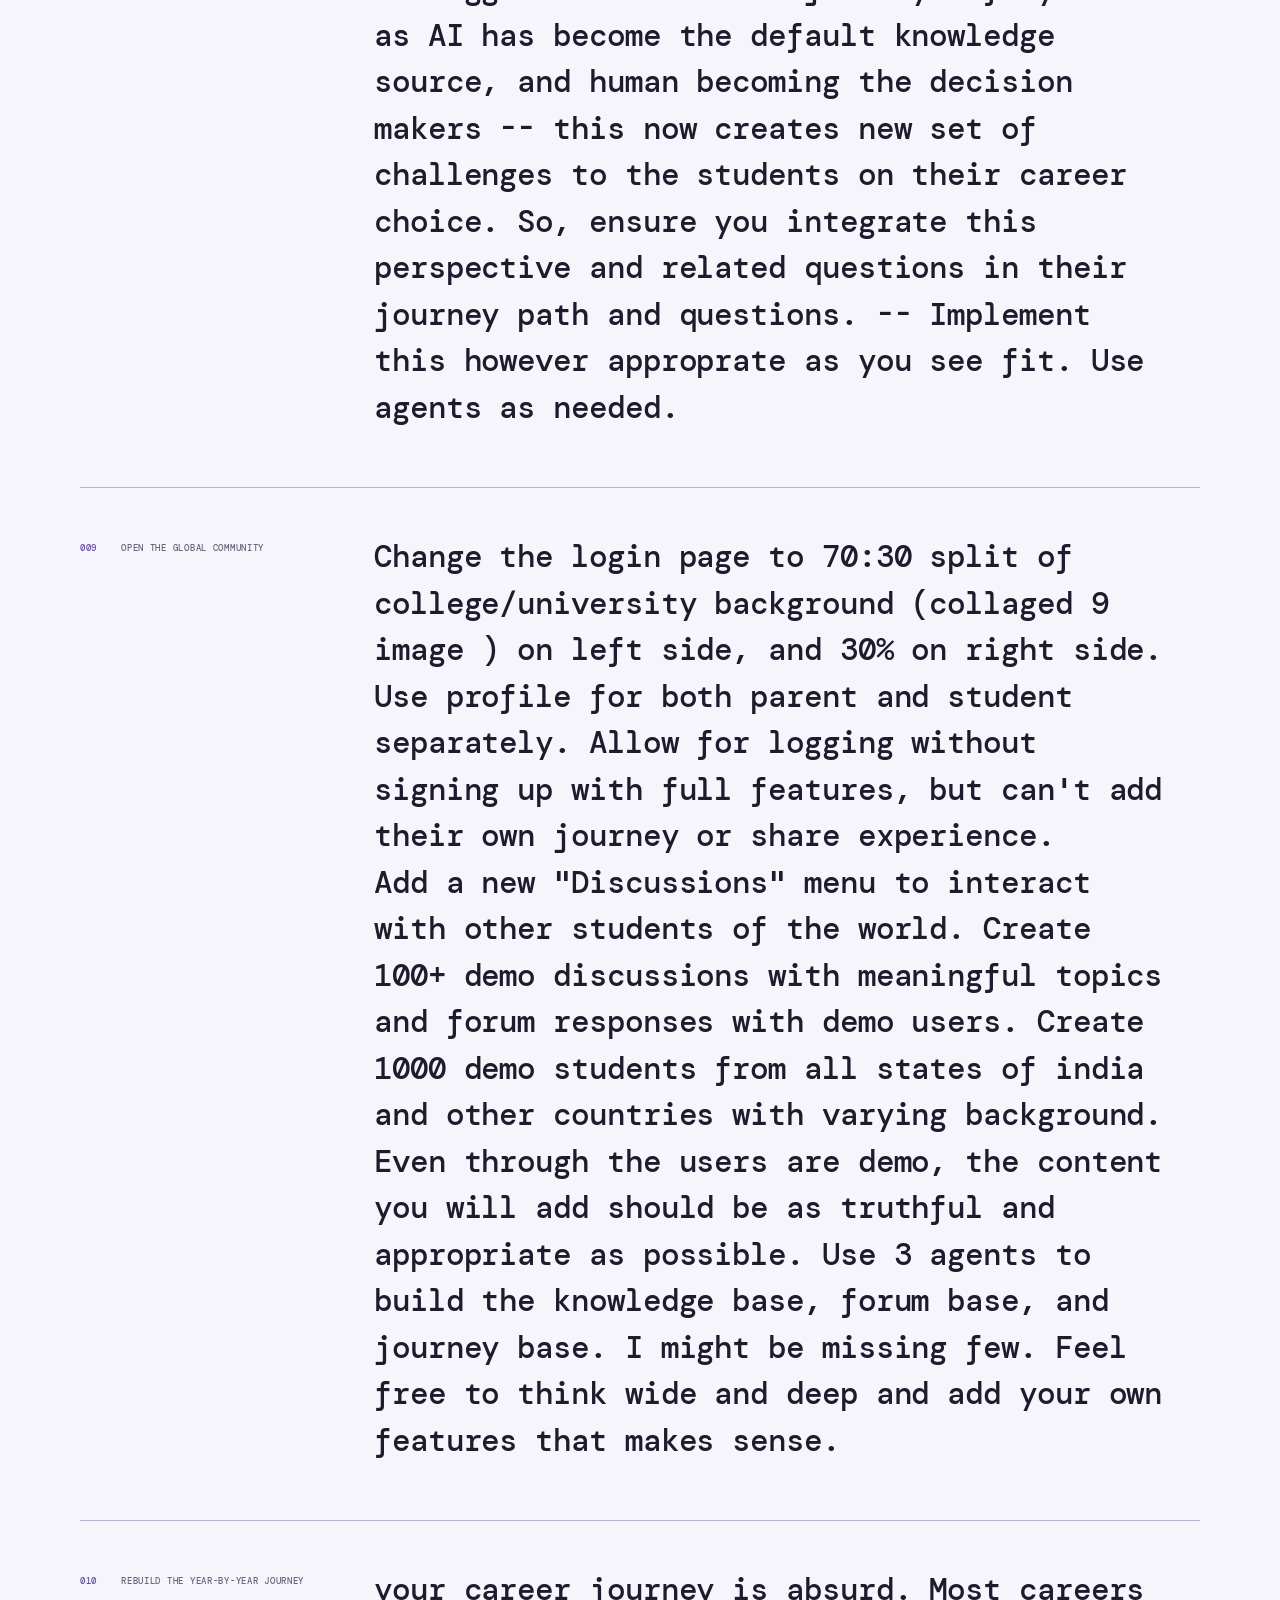
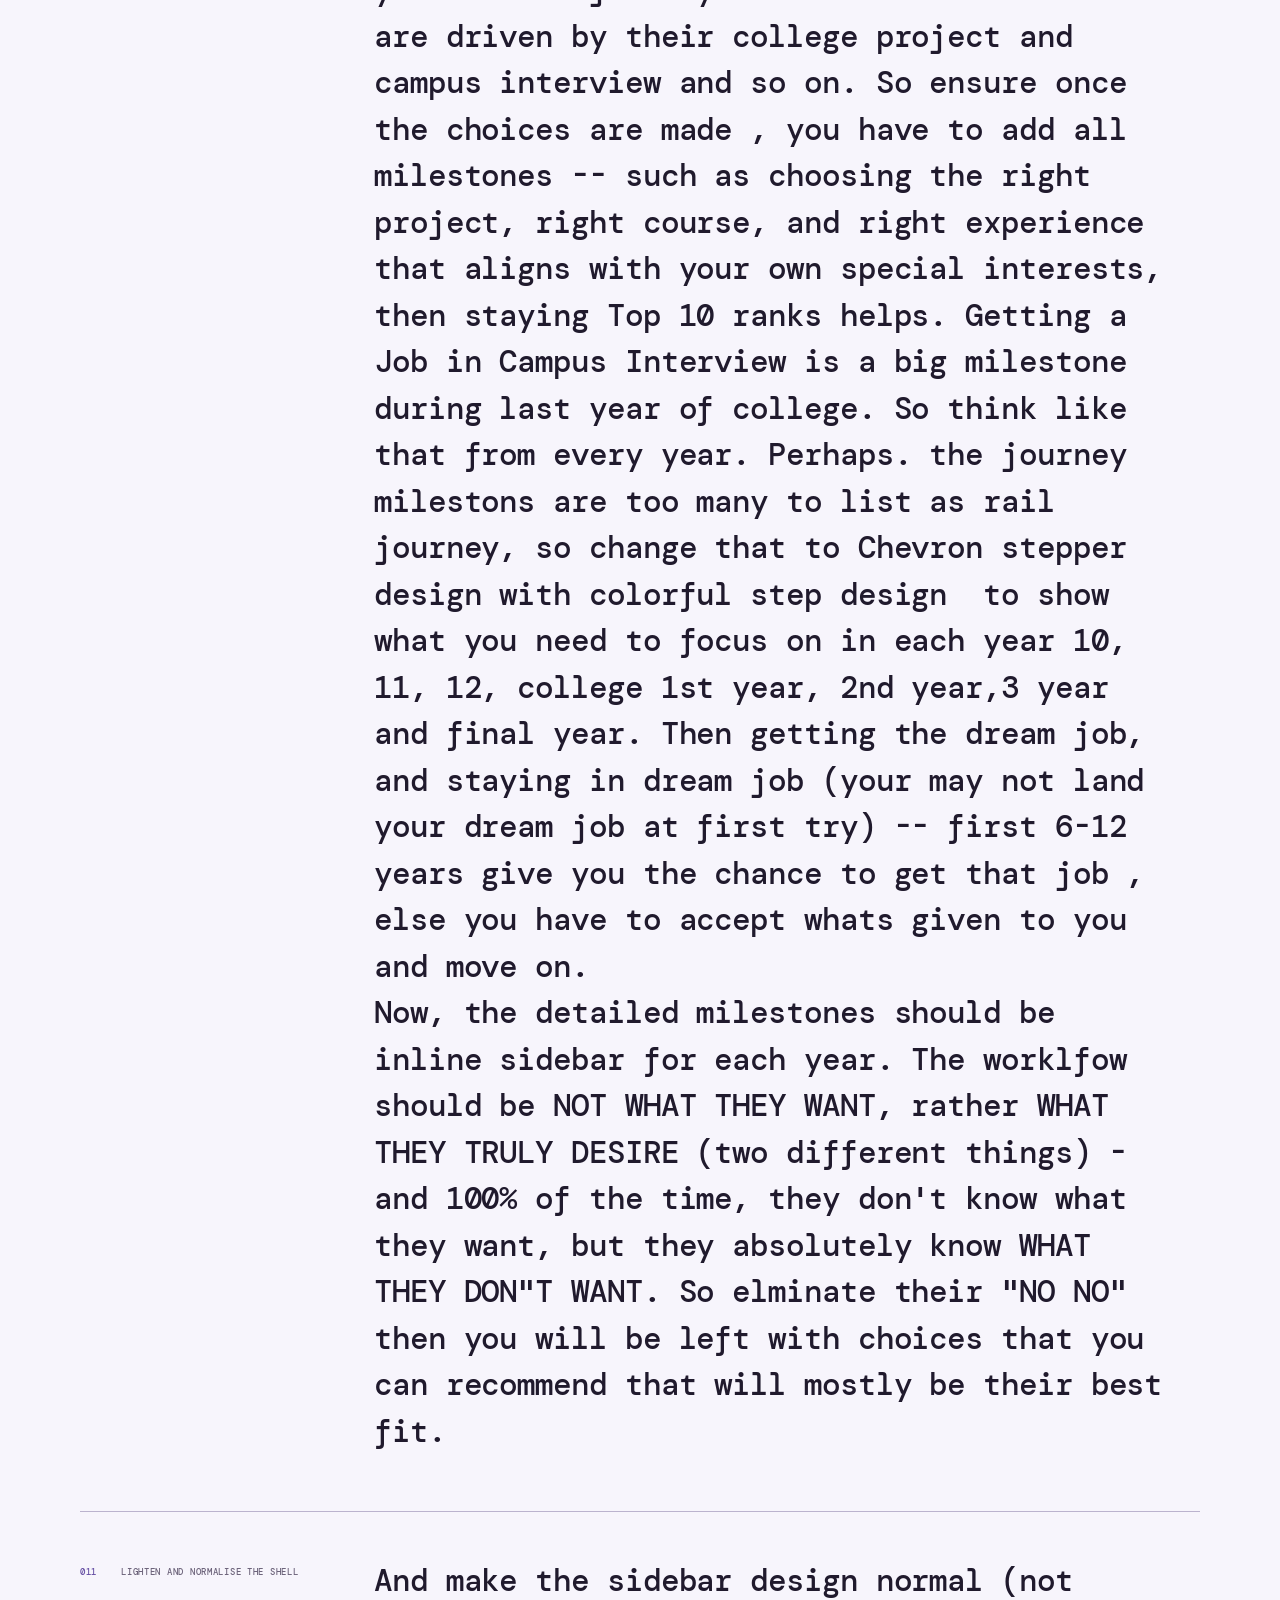
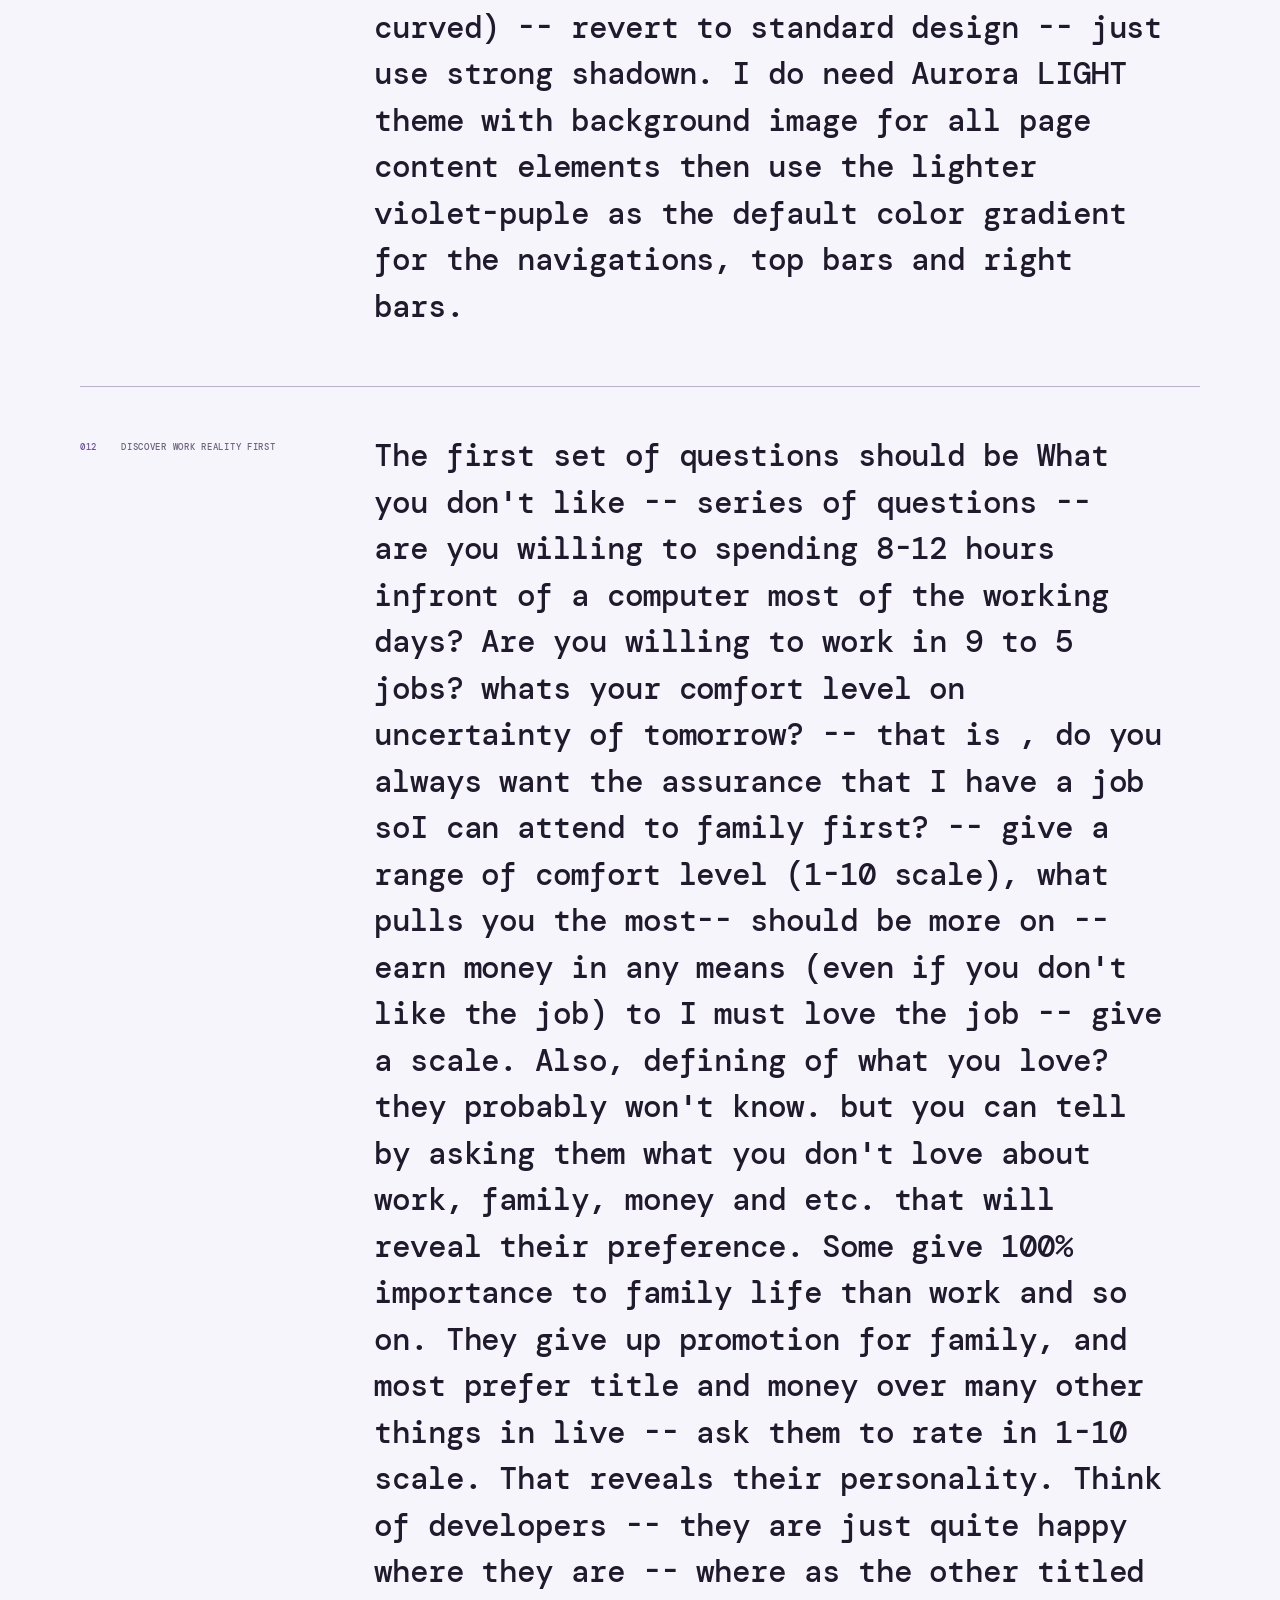
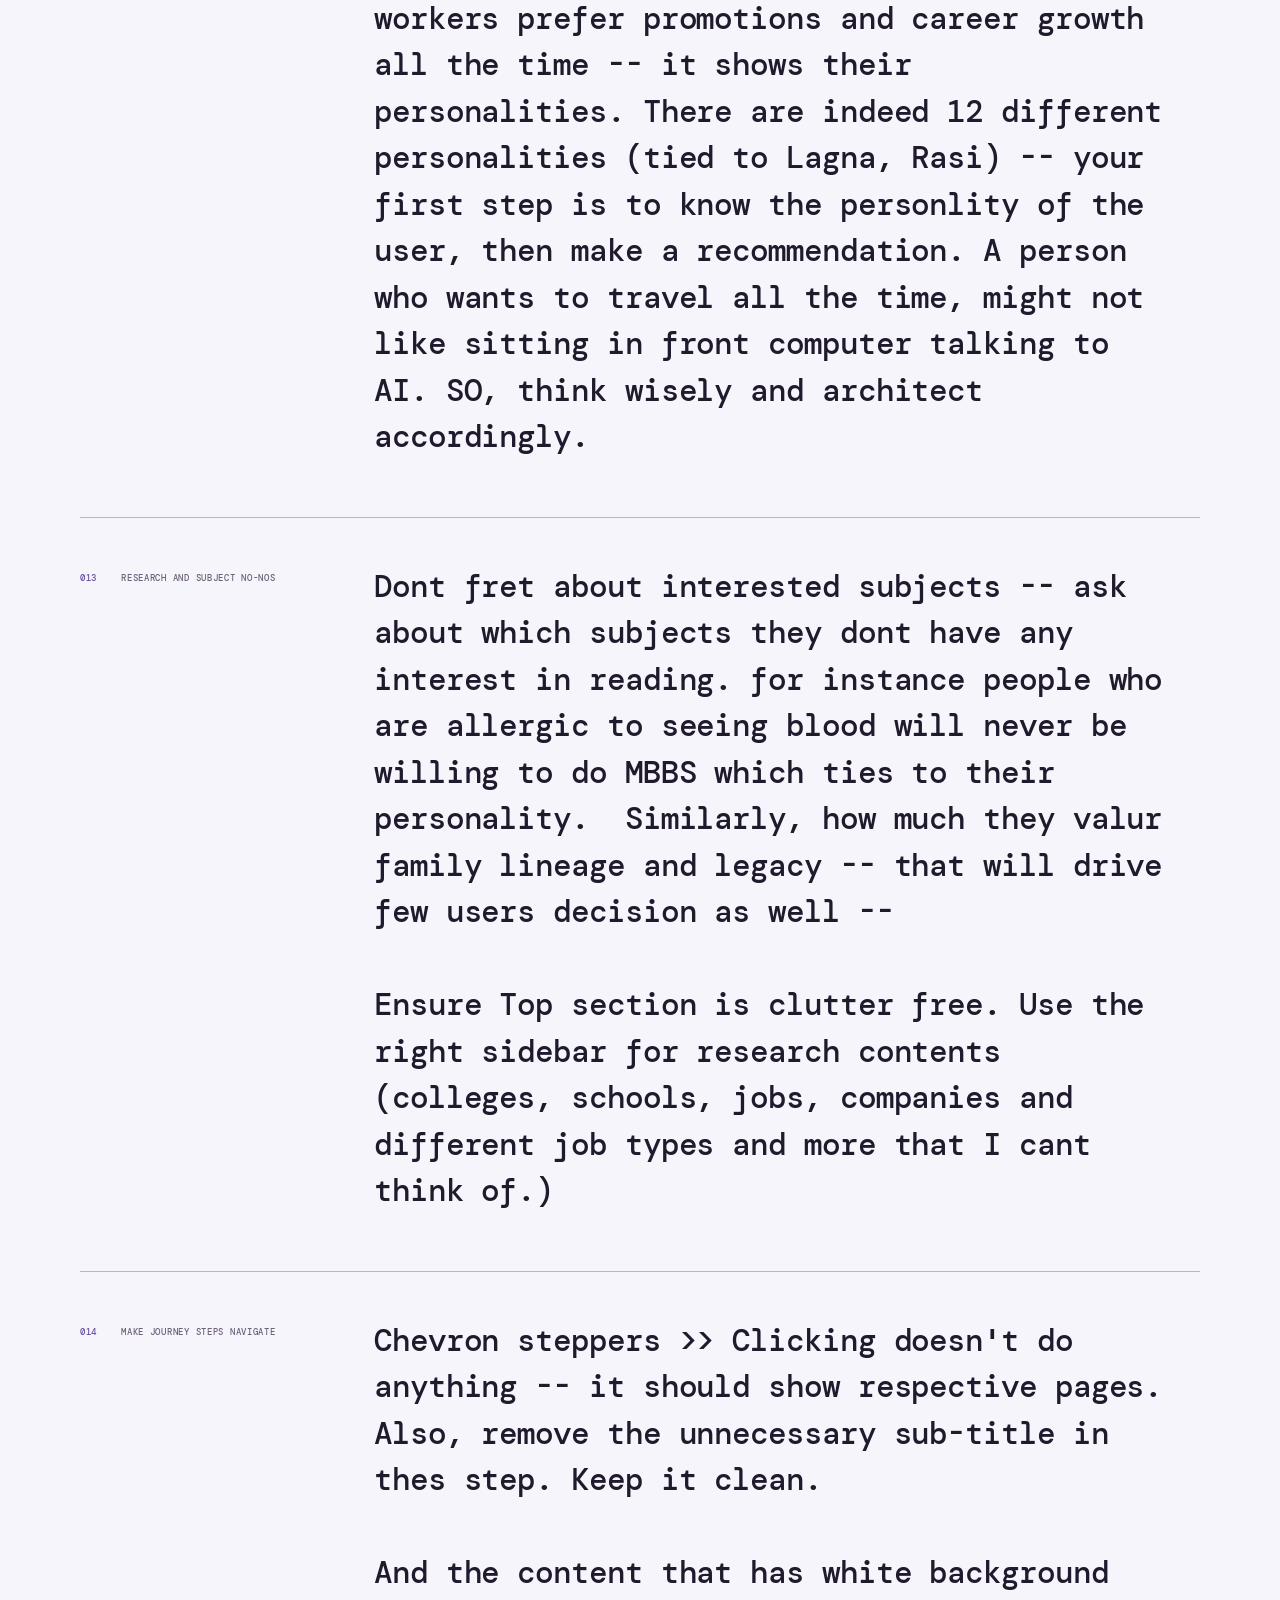
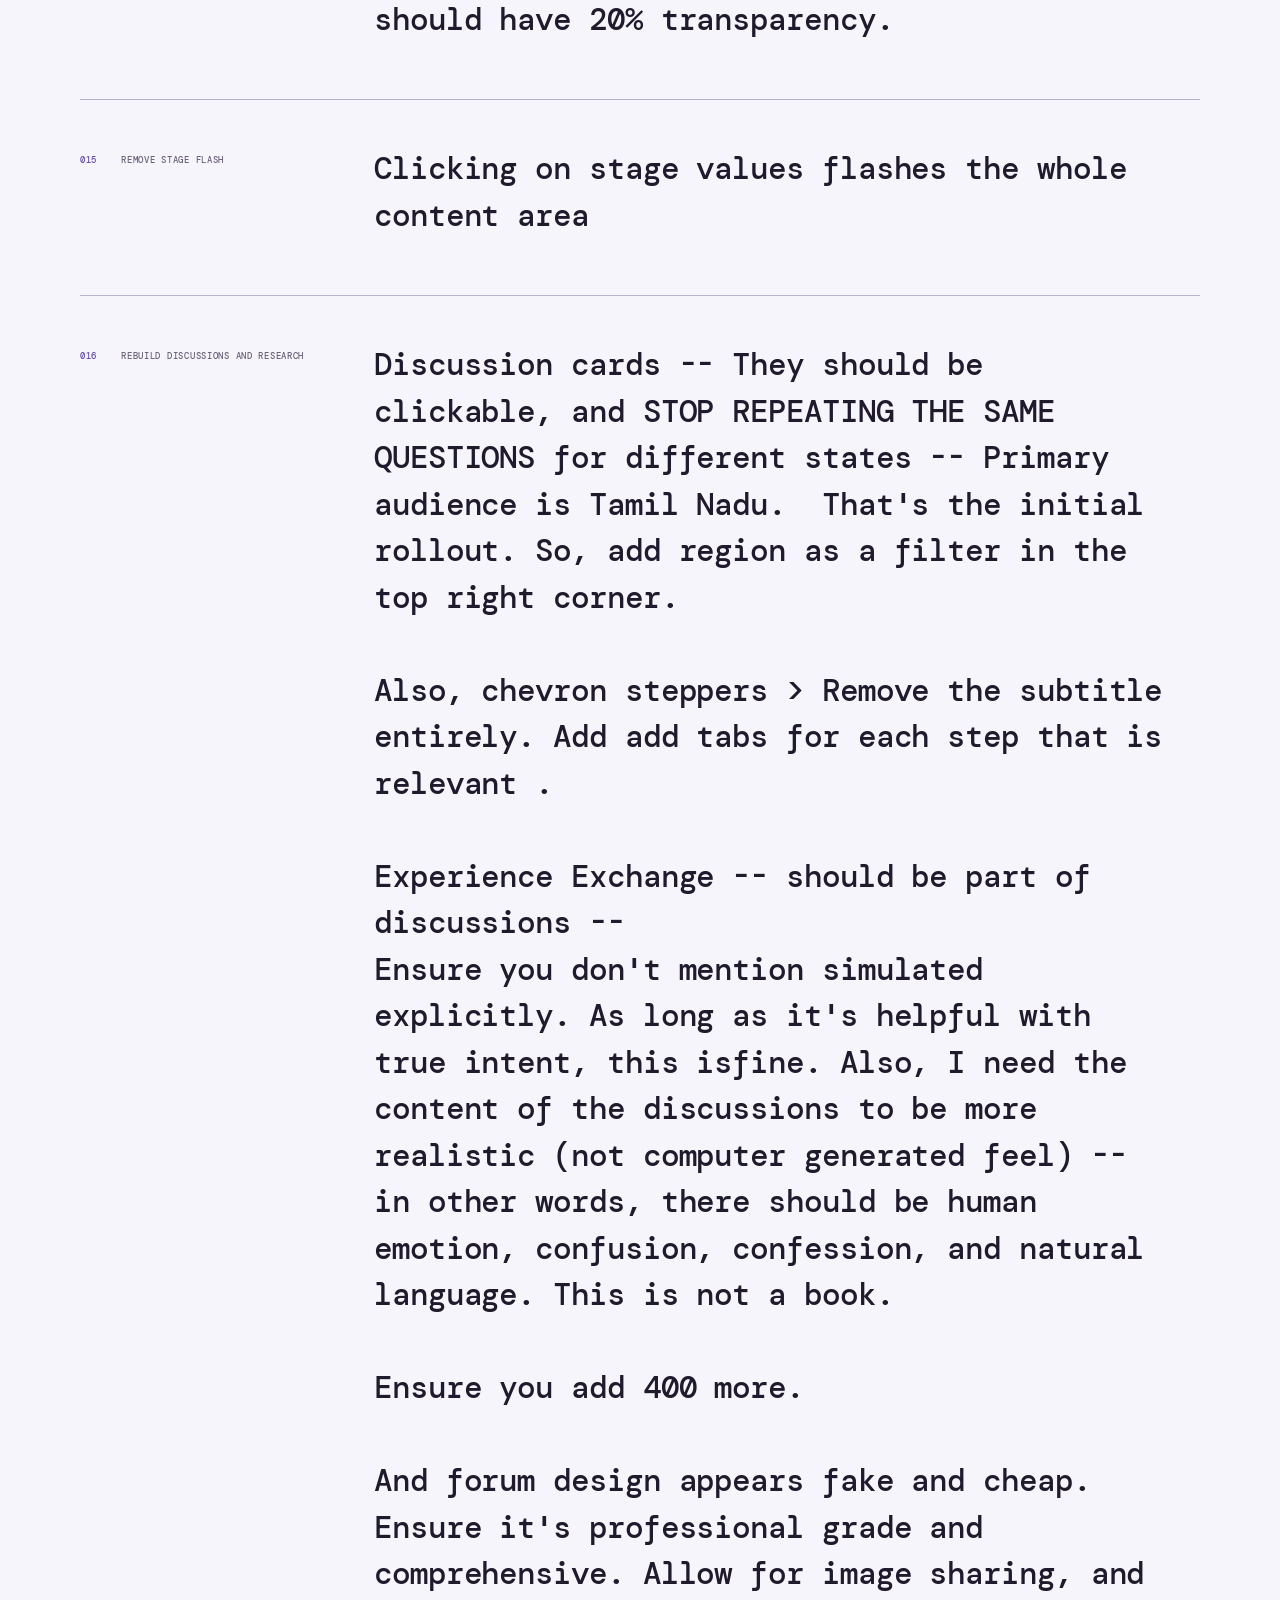
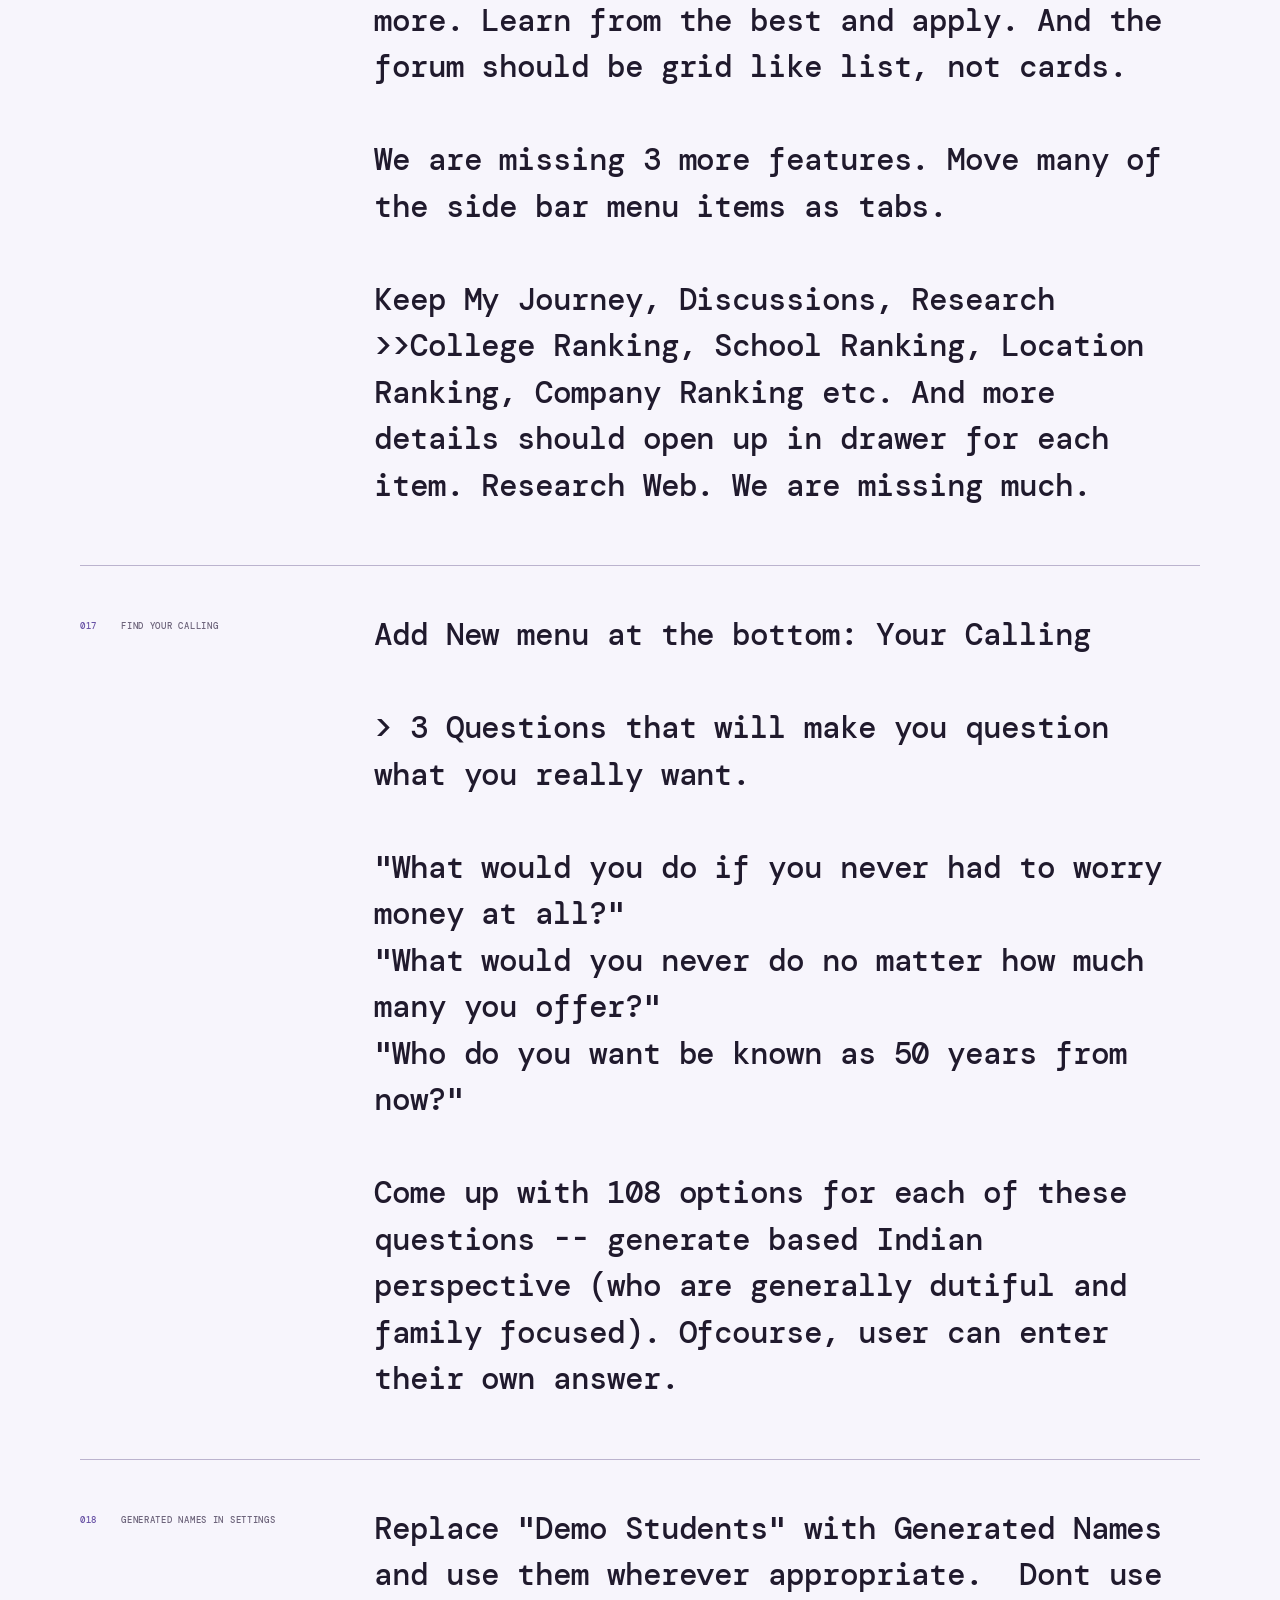
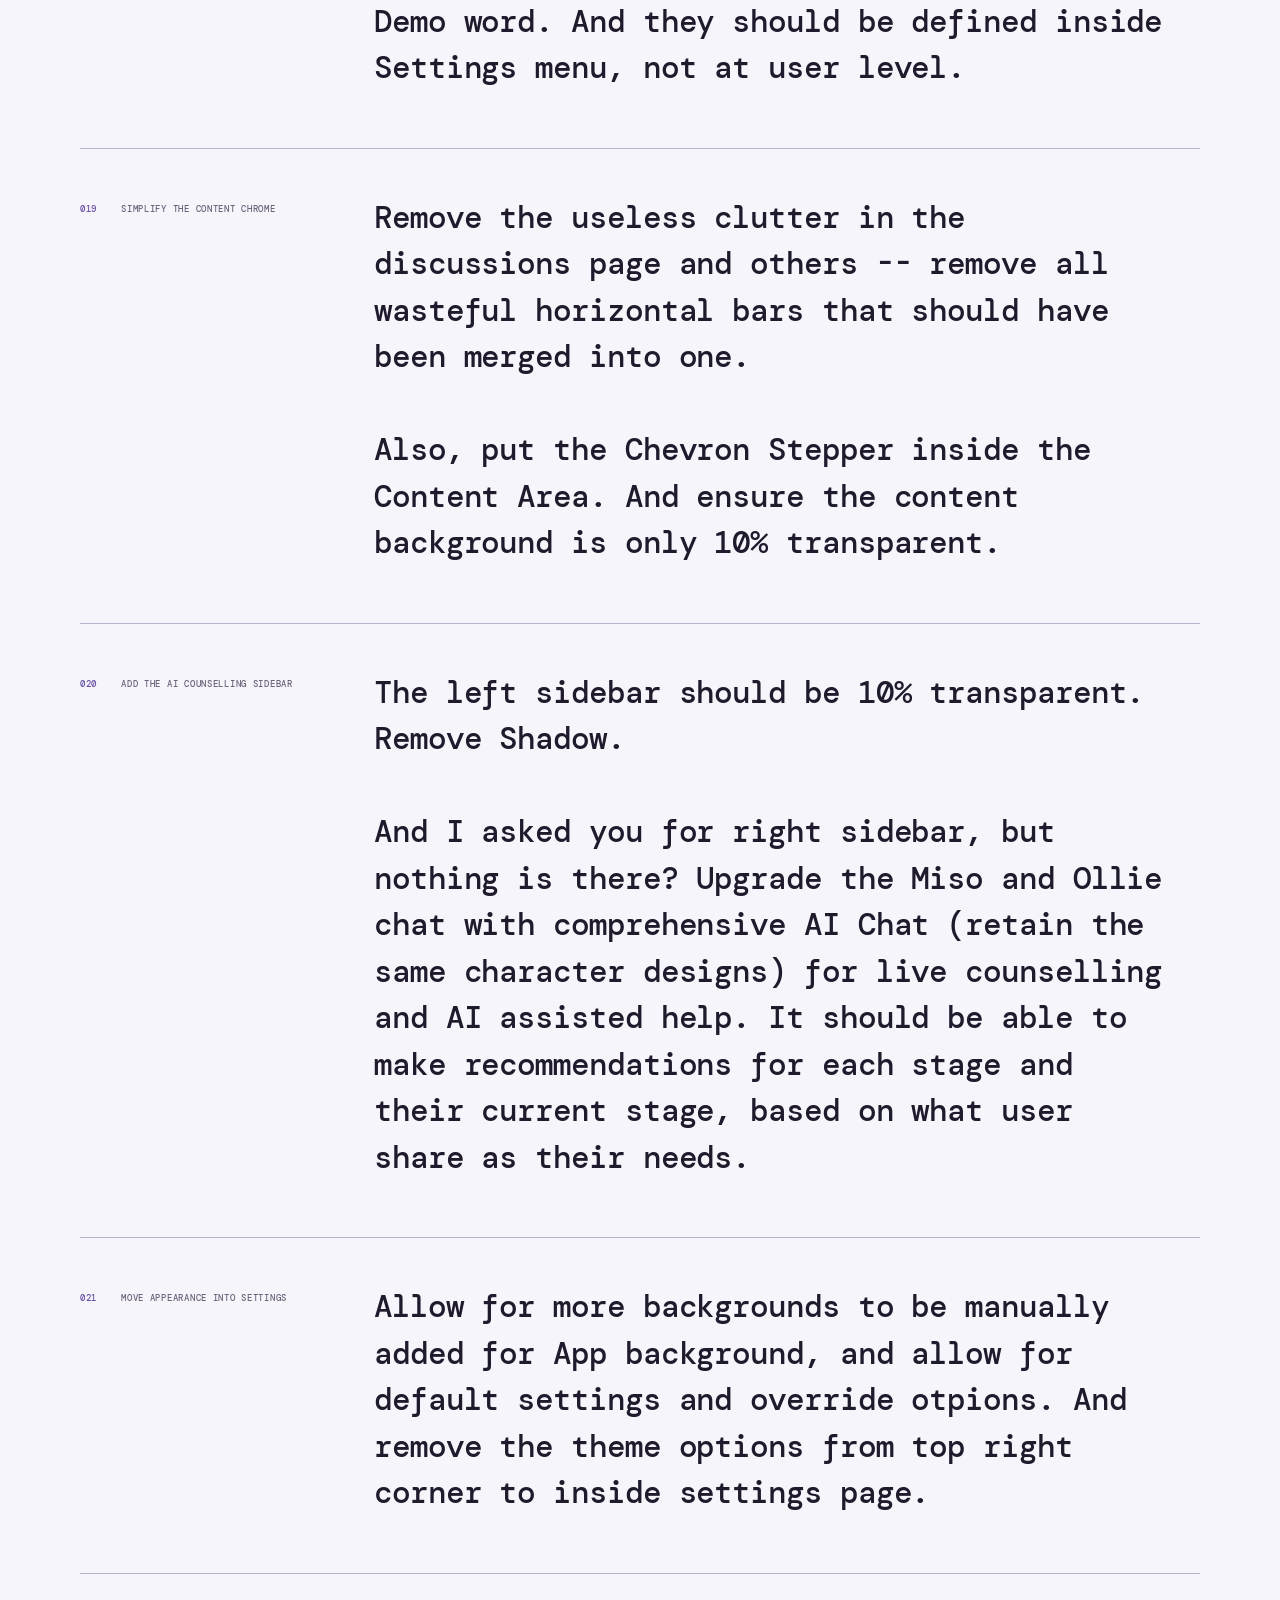
==== commit 2255267c: "Upgrade local AI and application theming" ====
--- a/prompts.html
+++ b/prompts.html
@@ -24,7 +24,7 @@
         <p class="eyebrow">THE MAKING OF ZYSHAM2026</p>
         <h1>Prompt<br /><em>journal.</em></h1>
         <p class="journal-lede">Every instruction is recorded exactly as it was written, including spelling, punctuation, and links. This is a trail to learn from—not a polished rewrite.</p>
-        <div class="journal-rule"><span>40 prompts documented</span><span>Started 08 August 2026</span></div>
+        <div class="journal-rule"><span>46 prompts documented</span><span>Started 08 August 2026</span></div>
       </header>
 
       <section class="prompt-list" aria-label="Original prompts">
@@ -271,9 +271,41 @@
           <blockquote>Allow for progress tracking at each stage level and milestones level -- provide list of milestones for each stage that student can track. Think like a student and design what matters the most for you and what could each milestone be for each stage -- when in doubt , takethe high road and purpose driven targets, not random or peer pressure.</blockquote>
         </article>
 
-        <article class="prompt-entry current">
+        <article class="prompt-entry">
           <div class="prompt-meta"><span>040</span><span>MAKE THE THREE QUESTIONS PROMINENT</span></div>
           <blockquote>Find your calling -- Three questions should be prominent. And your taste for page design is F GRADE. </blockquote>
+        </article>
+
+        <article class="prompt-entry">
+          <div class="prompt-meta"><span>041</span><span>LET THE DESIGN SPEAK</span></div>
+          <blockquote>Stop repeating what I am saying -- Show by design , not by literal copy paste - -are you using your brain? **Begin with three honest questions. &gt;&gt; Remove that.** </blockquote>
+        </article>
+
+        <article class="prompt-entry">
+          <div class="prompt-meta"><span>042</span><span>REFINE SIDEBAR AND TOP BAR</span></div>
+          <blockquote>Left Sidebar &gt; Use proper menu icons for the menu items.
+
+ Make the top bar transparent.</blockquote>
+        </article>
+
+        <article class="prompt-entry">
+          <div class="prompt-meta"><span>043</span><span>INCREASE CONTENT OPACITY</span></div>
+          <blockquote>Content background -- make it more opaque</blockquote>
+        </article>
+
+        <article class="prompt-entry">
+          <div class="prompt-meta"><span>044</span><span>COLOR PAGE TITLES</span></div>
+          <blockquote>Use colorful title text / header text for most pages.</blockquote>
+        </article>
+
+        <article class="prompt-entry">
+          <div class="prompt-meta"><span>045</span><span>GROUND AI CHAT IN A LOCAL SLM</span></div>
+          <blockquote>AI CHat is useless. Ensure it uses SLM and the app content properly. Train it accordingly. </blockquote>
+        </article>
+
+        <article class="prompt-entry current">
+          <div class="prompt-meta"><span>046</span><span>DEFAULT TO VIOLET-PURPLE</span></div>
+          <blockquote>Make the violet-purple as the default color theme for the app.</blockquote>
         </article>
       </section>
 
--- a/style.css
+++ b/style.css
@@ -82,7 +82,8 @@
 .nav-item:hover { background: rgba(255,255,255,.075); color: var(--chrome-text); }
 .nav-item.active { background: rgba(255,255,255,.12); color: var(--chrome-text); }
 .nav-item.active::before { content: ''; position: absolute; left: 0; width: 3px; height: 20px; border-radius: 4px; background: #72d0c5; }
-.nav-icon { width: 22px; color: #89d5cd; text-align: center; font: 500 18px/1 'DM Mono', monospace; }
+.nav-icon { width: 22px; height: 22px; display: grid; place-items: center; color: #89d5cd; }
+.nav-icon svg { width: 18px; height: 18px; }
 .nav-badge { min-width: 25px; margin-left: auto; padding: 3px 6px; border-radius: 20px; background: rgba(255,255,255,.1); color: var(--chrome-text); font: 500 9px 'DM Mono', monospace; text-align: center; }
 .nav-group { display: grid; min-width: 0; }
 .nav-menu-chevron { flex: 0 0 auto; margin-left: auto; color: var(--chrome-muted); font-size: 13px; transition: transform .18s ease; }
@@ -95,7 +96,8 @@
 .nav-subitem:hover { background: rgba(255,255,255,.075); color: var(--chrome-text); }
 .nav-subitem.active { background: rgba(255,255,255,.12); color: var(--chrome-text); }
 .nav-subitem.active::before { position: absolute; left: -1px; width: 2px; height: 18px; border-radius: 2px; background: var(--highlight, #d083a2); content: ''; }
-.nav-subitem-marker { color: var(--chrome-muted); font: 600 8px 'DM Mono', monospace; text-align: center; }
+.nav-subitem-marker { color: var(--chrome-muted); text-align: center; }
+.nav-subitem-marker svg { width: 13px; height: 13px; }
 .nav-subitem > span:last-child { display: grid; min-width: 0; gap: 2px; }
 .nav-subitem strong { overflow: hidden; font-size: 10px; font-weight: 650; line-height: 1.25; text-overflow: ellipsis; white-space: nowrap; }
 .nav-subitem small { overflow: hidden; color: var(--chrome-muted); font-size: 7px; line-height: 1.25; text-overflow: ellipsis; white-space: nowrap; }
@@ -125,12 +127,30 @@
 
 .app-shell { position: relative; min-height: calc(100vh - var(--header) - 36px); margin: calc(var(--header) + 18px) 18px 18px calc(var(--sidebar) + 18px); overflow: clip; background: var(--app-bg); border: 1px solid rgba(255,255,255,.38); border-radius: 24px; box-shadow: 0 14px 38px rgba(58,43,91,.15); isolation: isolate; }
 .app-shell::before { content: ''; position: absolute; z-index: -1; inset: 0; background-image: var(--campus-image); background-position: center; background-size: cover; background-attachment: fixed; opacity: .10; pointer-events: none; }
-.app-header { position: fixed; z-index: 30; inset: 0 0 auto var(--sidebar); height: var(--header); display: flex; flex-direction: column; padding: 0 clamp(18px, 2.6vw, 40px); color: var(--chrome-text); background: var(--chrome-gradient-strong, var(--chrome-gradient, var(--chrome))); box-shadow: 0 12px 28px rgba(51,35,82,.18); }
+.app-header { position: fixed; z-index: 30; inset: 0 0 auto var(--sidebar); height: var(--header); display: flex; flex-direction: column; padding: 0 clamp(18px, 2.6vw, 40px); color: var(--chrome-text); background: transparent; box-shadow: none; }
 .header-main-row { height: 66px; width: 100%; display: flex; align-items: center; justify-content: space-between; gap: 24px; flex: 0 0 auto; }
 .header-identity { display: flex; align-items: center; gap: 12px; }
 .header-identity > div { display: grid; }
 .header-identity span { color: var(--chrome-muted); font: 500 8px 'DM Mono', monospace; letter-spacing: .11em; }
 .header-identity h1 { margin: 3px 0 0; font: 750 18px/1 'Manrope', sans-serif; }
+.header-identity h1 { color: var(--page-title-accent, var(--chrome-text)); transition: color .18s ease; }
+.header-identity > div > span { color: color-mix(in srgb, var(--page-title-accent, var(--chrome-muted)) 72%, var(--chrome-muted)); }
+
+body:is([data-view="calling"]) { --page-title-accent: #e2b0ff; --page-content-accent: #784191; }
+body:is([data-view="overview"],[data-view="journey-stage"],[data-view="roadmap"],[data-view="evidence"],[data-view="family"]) { --page-title-accent: #83ddd1; --page-content-accent: #176d67; }
+body:is([data-view="compass"],[data-view="explore"],[data-view="compare"]) { --page-title-accent: #9bd3ff; --page-content-accent: #276b9b; }
+body:is([data-view="discussions"],[data-view="experiences"]) { --page-title-accent: #ffacca; --page-content-accent: #9c4066; }
+body:is([data-view="research"]) { --page-title-accent: #ffd37d; --page-content-accent: #8a5900; }
+body:is([data-view="study-guide"]) { --page-title-accent: #9bd3ff; --page-content-accent: #266d9f; }
+body:is([data-view="certifications"]) { --page-title-accent: #a9e8b2; --page-content-accent: #28743e; }
+body:is([data-view="traditional"]) { --page-title-accent: #ffc18e; --page-content-accent: #a4541d; }
+body:is([data-view="ai-journey"]) { --page-title-accent: #cbb7ff; --page-content-accent: #6547aa; }
+body:is([data-view="blog"]) { --page-title-accent: #f7afd5; --page-content-accent: #9c3f72; }
+body:is([data-view="newsletters"]) { --page-title-accent: #8de1f2; --page-content-accent: #1d7284; }
+
+body[data-theme="aurora"] { --page-title-accent: var(--page-content-accent); }
+
+.view-host :is(.display-title,.section-heading,.journey-stage-hero h2,.research-workspace-head h2,.study-hero h2,.catalogue-hero h2,.editorial-hero h2,.ai-hero h2,.forum-header h2) { color: var(--page-content-accent, var(--primary)); }
 .menu-button { display: none; color: var(--chrome-text); }
 .header-actions { display: flex; align-items: center; gap: 18px; }
 .global-region-picker { display: flex; align-items: center; gap: 7px; color: var(--chrome-muted); font-size: 9px; font-weight: 750; text-transform: uppercase; letter-spacing: .06em; }
@@ -443,6 +463,19 @@
 .mentor-context { display: grid; gap: 5px; padding: 12px 0; border-bottom: 1px solid var(--line); }
 .mentor-context label { color: var(--muted); font: 600 8px 'DM Mono', monospace; letter-spacing: .08em; text-transform: uppercase; }
 .mentor-context select { min-height: 38px; padding: 7px 9px; border: 1px solid var(--line); border-radius: 9px; background: rgba(255,255,255,.72); font-size: 10px; }
+.mentor-model { display: grid; grid-template-columns: minmax(0,1fr) auto; gap: 8px 10px; align-items: center; padding: 10px 0 12px; border-bottom: 1px solid var(--line); }
+.mentor-model > div:first-child { display: grid; grid-template-columns: 9px 1fr; gap: 2px 7px; align-items: center; }
+.mentor-model > div:first-child > span { width: 8px; height: 8px; grid-row: 1 / span 2; border: 1px solid var(--muted); border-radius: 50%; }
+.mentor-model > div:first-child > span.loading, .mentor-model > div:first-child > span.generating { border-color: var(--warning); background: var(--warning); animation: mentor-pulse 1s ease infinite; }
+.mentor-model > div:first-child > span.ready { border-color: var(--success); background: var(--success); }
+.mentor-model > div:first-child > span.error { border-color: var(--danger); background: var(--danger); }
+.mentor-model strong { font-size: 9px; }
+.mentor-model small { color: var(--muted); font-size: 7px; line-height: 1.35; }
+.mentor-model > button { min-height: 34px; padding: 6px 9px; border: 1px solid var(--primary); border-radius: 8px; background: transparent; color: var(--primary); font-size: 8px; font-weight: 750; }
+.mentor-model > button:disabled { opacity: .62; }
+.mentor-model-progress { height: 4px; grid-column: 1 / -1; overflow: hidden; border-radius: 99px; background: var(--surface-soft); }
+.mentor-model-progress span { display: block; height: 100%; border-radius: inherit; background: linear-gradient(90deg,var(--primary),var(--secondary)); transition: width .2s ease; }
+@keyframes mentor-pulse { 50% { opacity: .35; } }
 .mentor-context small { color: var(--muted); font-size: 8px; line-height: 1.4; }
 .mentor-recommendation { margin: 11px 0; padding: 12px; border: 1px solid var(--line); border-left: 3px solid var(--primary); border-radius: 11px; background: var(--primary-soft); }
 .mentor-recommendation > span { color: var(--primary); font: 650 7px 'DM Mono', monospace; letter-spacing: .09em; }
@@ -1620,9 +1653,8 @@
 }
 
 /* Find Your Calling — the three questions are the page, not secondary tabs. */
-.calling-intro { display: grid; grid-template-columns: minmax(0,1fr) minmax(240px,.48fr) auto; gap: 24px; align-items: end; margin: 2px 0 20px; padding-bottom: 16px; border-bottom: 1px solid var(--line); }
-.calling-intro h2 { margin: 5px 0 0; color: var(--ink); font: 800 clamp(29px,4vw,48px)/1 'Manrope',sans-serif; letter-spacing: -.045em; }
-.calling-intro > p { margin: 0; color: var(--ink-soft); font-size: 11px; line-height: 1.55; }
+.calling-intro { display: flex; align-items: center; justify-content: space-between; gap: 18px; margin: 2px 0 12px; }
+.calling-intro > p { margin: 0; }
 .calling-intro > strong { color: var(--secondary); font: 850 34px/1 'Manrope',sans-serif; white-space: nowrap; }
 .calling-intro > strong span { display: block; margin-top: 4px; color: var(--muted); font: 700 7px 'DM Mono',monospace; letter-spacing: .06em; text-transform: uppercase; }
 .calling-question-tabs { grid-template-columns: repeat(3,minmax(0,1fr)); gap: 0; margin: 0 0 20px; border: 1px solid var(--line-strong); border-radius: 16px; overflow: hidden; }
@@ -1638,11 +1670,9 @@
 .calling-question-tabs strong { max-width: 16ch; color: var(--ink); font: 750 clamp(20px,2.2vw,31px)/1.18 'Manrope',sans-serif; letter-spacing: -.035em; }
 .calling-question-tabs em { align-self: end; color: var(--question-accent); font-size: 9px; font-weight: 750; }
 .calling-layout { grid-template-columns: minmax(0,1.55fr) minmax(310px,.55fr); }
-.calling-question.panel, .calling-reflection.panel { background: color-mix(in srgb,var(--surface) 72%,transparent); box-shadow: none; }
+.calling-question.panel, .calling-reflection.panel { background: color-mix(in srgb,var(--surface) 94%,transparent); box-shadow: none; }
 
 @media (max-width: 900px) {
-  .calling-intro { grid-template-columns: 1fr auto; }
-  .calling-intro > p { grid-column: 1 / -1; grid-row: 2; }
   .calling-question-tabs { grid-template-columns: 1fr; }
   .calling-question-tabs button { min-height: 150px; border-right: 0; border-bottom: 1px solid var(--line-strong); }
   .calling-question-tabs button:last-child { border-bottom: 0; }
@@ -1759,7 +1789,8 @@
 .sidebar-footer > :nth-child(2) { color: #d6a8ff; }
 .sidebar-footer > :nth-child(3) { color: #ffb67f; }
 .sidebar-footer > :nth-child(4) { color: #9ce0aa; }
-.sidebar-footer > * > span { width: 22px; color: currentColor; font-size: 15px; text-align: center; }
+.sidebar-footer > * > span { width: 22px; height: 22px; display: grid; place-items: center; color: currentColor; }
+.sidebar-footer .utility-icon svg { width: 16px; height: 16px; }
 
 body[data-theme="aurora"] .nav-group-journey { --nav-accent: #086c75; }
 body[data-theme="aurora"] .nav-group-discussions { --nav-accent: #9a315e; }
--- a/theme.css
+++ b/theme.css
@@ -9,9 +9,9 @@
   --chrome-text: #fff8fb;
   --chrome-muted: #d8c6d2;
   --app-bg: #f4eff4;
-  --surface: rgba(255,252,254,.90);
-  --surface-soft: rgba(244,235,243,.90);
-  --surface-strong: rgba(234,220,232,.94);
+  --surface: rgba(255,252,254,.97);
+  --surface-soft: rgba(244,235,243,.96);
+  --surface-strong: rgba(234,220,232,.98);
   --ink: #2a1e2b;
   --ink-soft: #574652;
   --muted: #766570;
@@ -42,9 +42,9 @@
   --chrome-text: #2d2341;
   --chrome-muted: #625773;
   --app-bg: #f7f5fc;
-  --surface: rgba(255,255,255,.90);
-  --surface-soft: rgba(245,241,252,.88);
-  --surface-strong: rgba(235,228,248,.92);
+  --surface: rgba(255,255,255,.97);
+  --surface-soft: rgba(245,241,252,.96);
+  --surface-strong: rgba(235,228,248,.98);
   --ink: #201a2d;
   --ink-soft: #4f465f;
   --muted: #6d647b;
@@ -74,7 +74,7 @@
   --chrome-text: #f5fbf8;
   --chrome-muted: #b9d0c9;
   --app-bg: #f3f8f6;
-  --surface: rgba(255,255,255,.90);
+  --surface: rgba(255,255,255,.97);
   --surface-soft: #e5f2ed;
   --surface-strong: #d5e9e1;
   --ink: #14251f;
@@ -102,7 +102,7 @@
   --chrome-text: #faf8ff;
   --chrome-muted: #c9c0dd;
   --app-bg: #f8f6fb;
-  --surface: rgba(255,255,255,.90);
+  --surface: rgba(255,255,255,.97);
   --surface-soft: #f0ecf7;
   --surface-strong: #e7e0f2;
   --ink: #211a31;
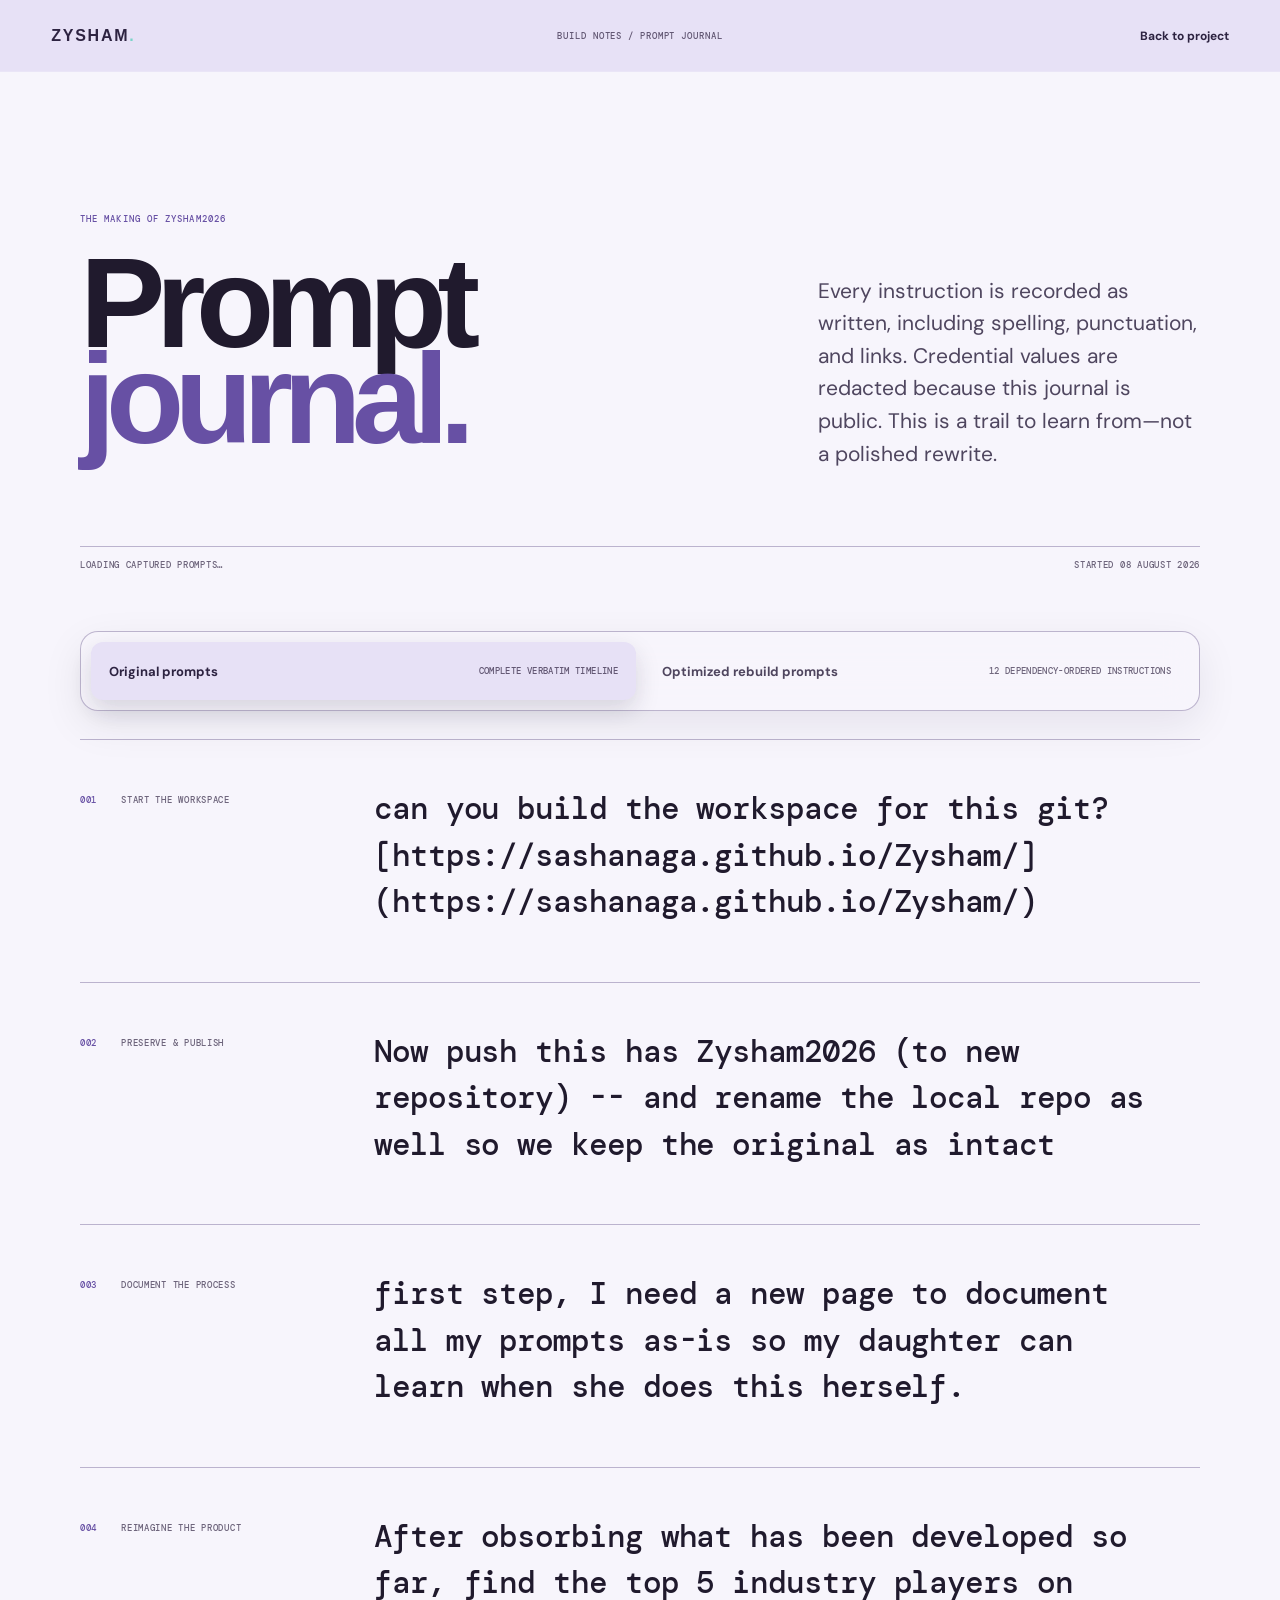
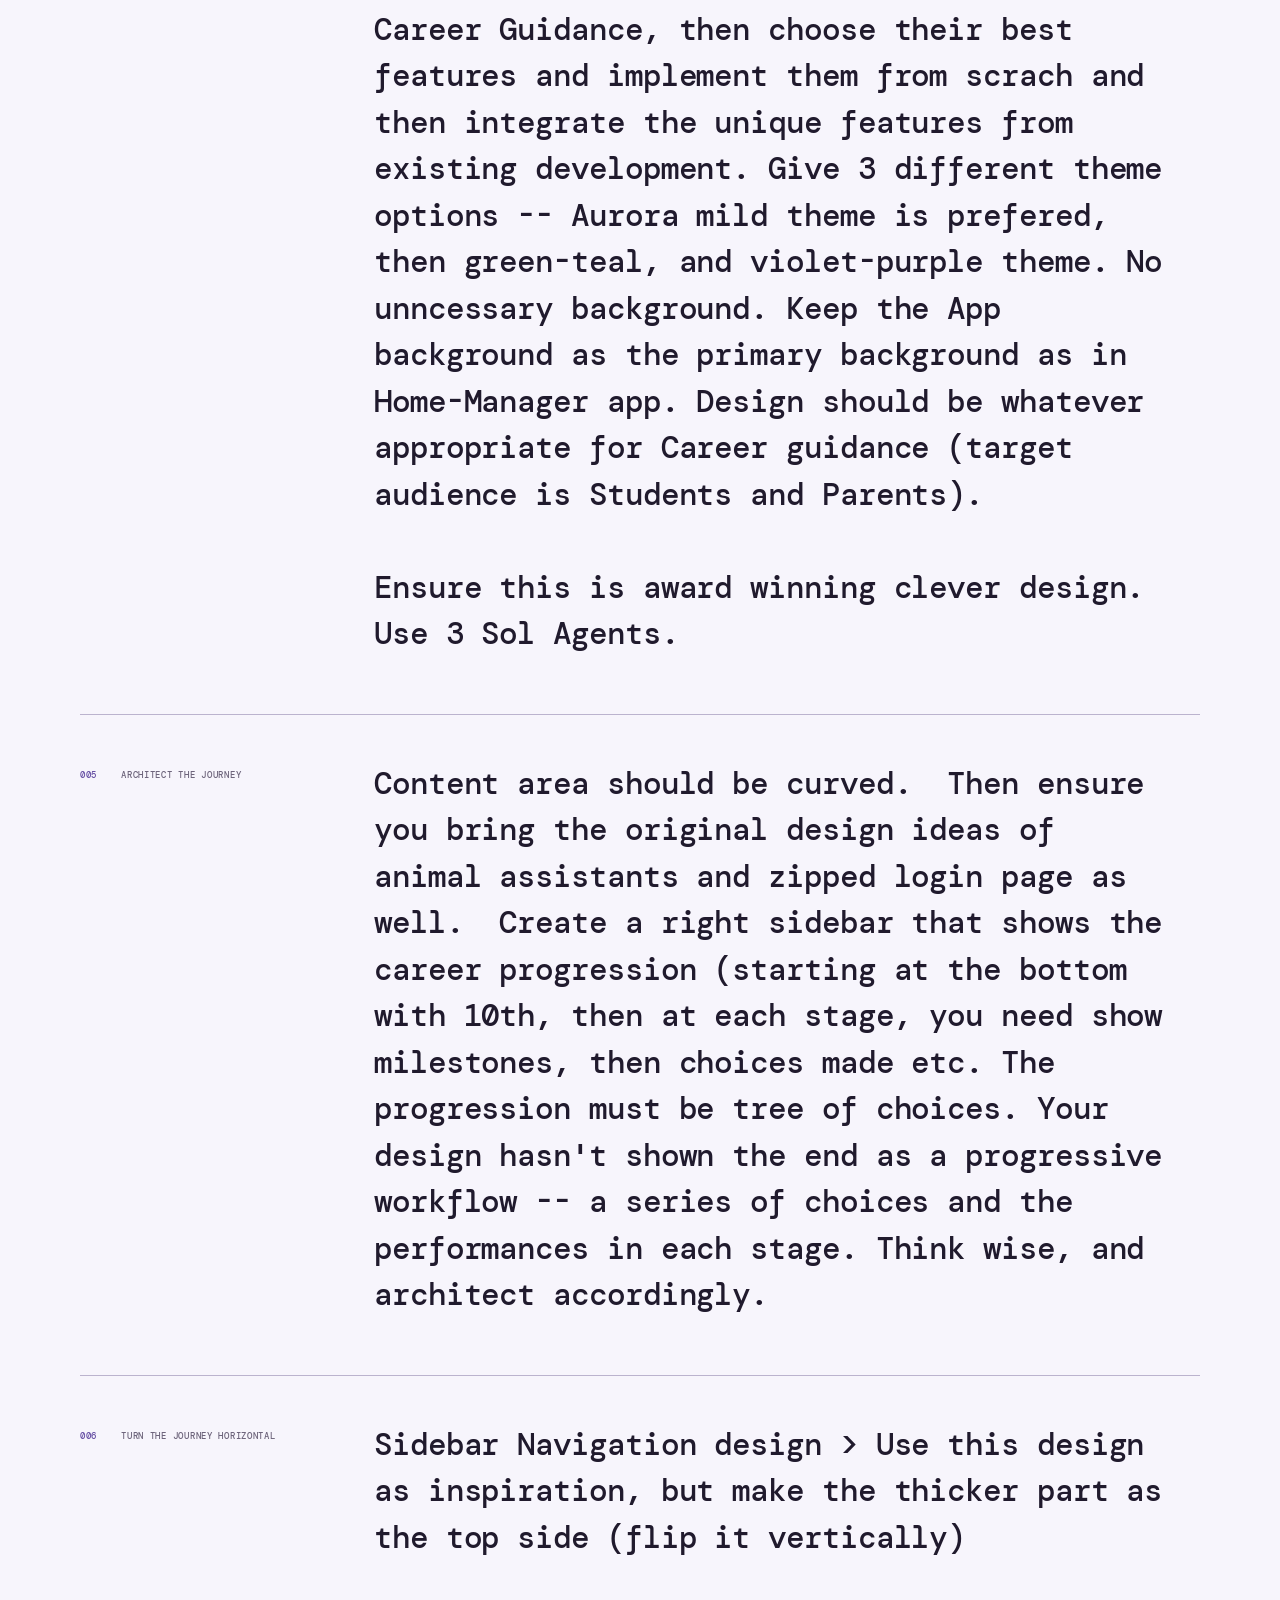
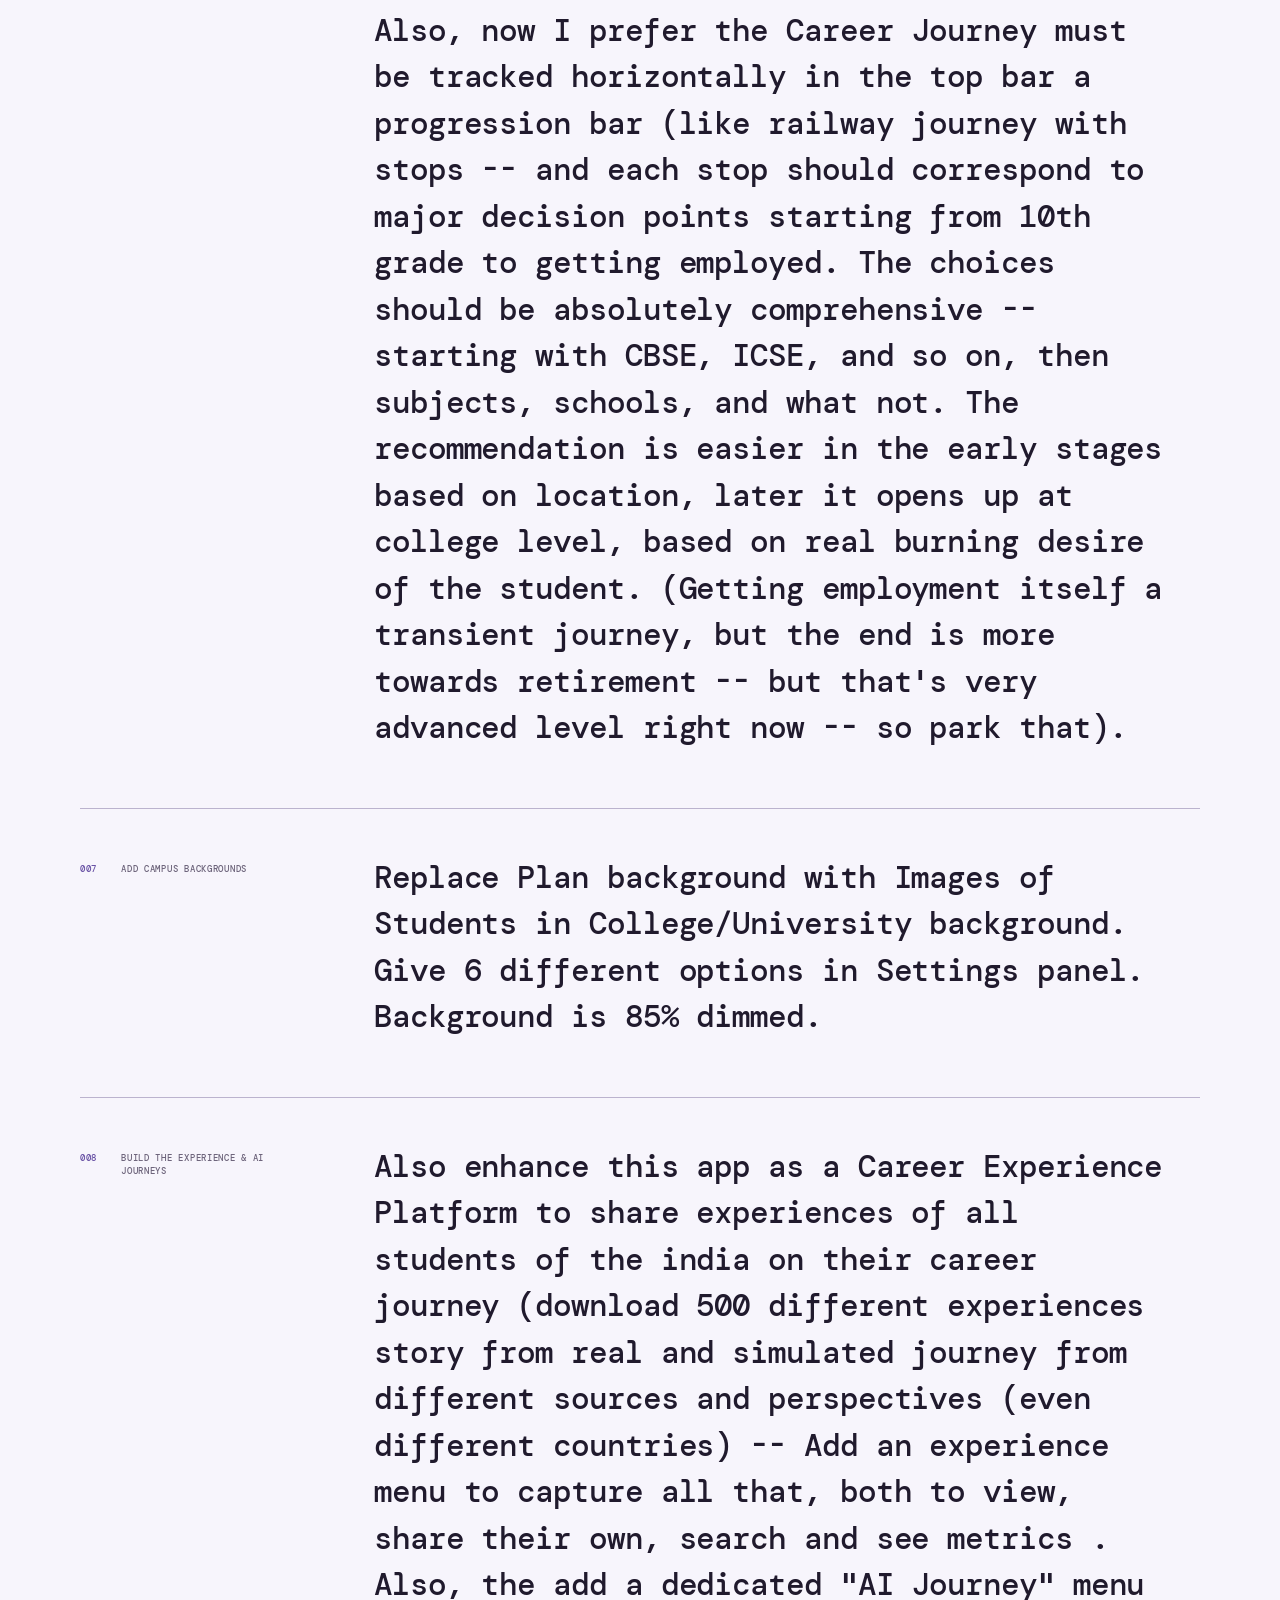
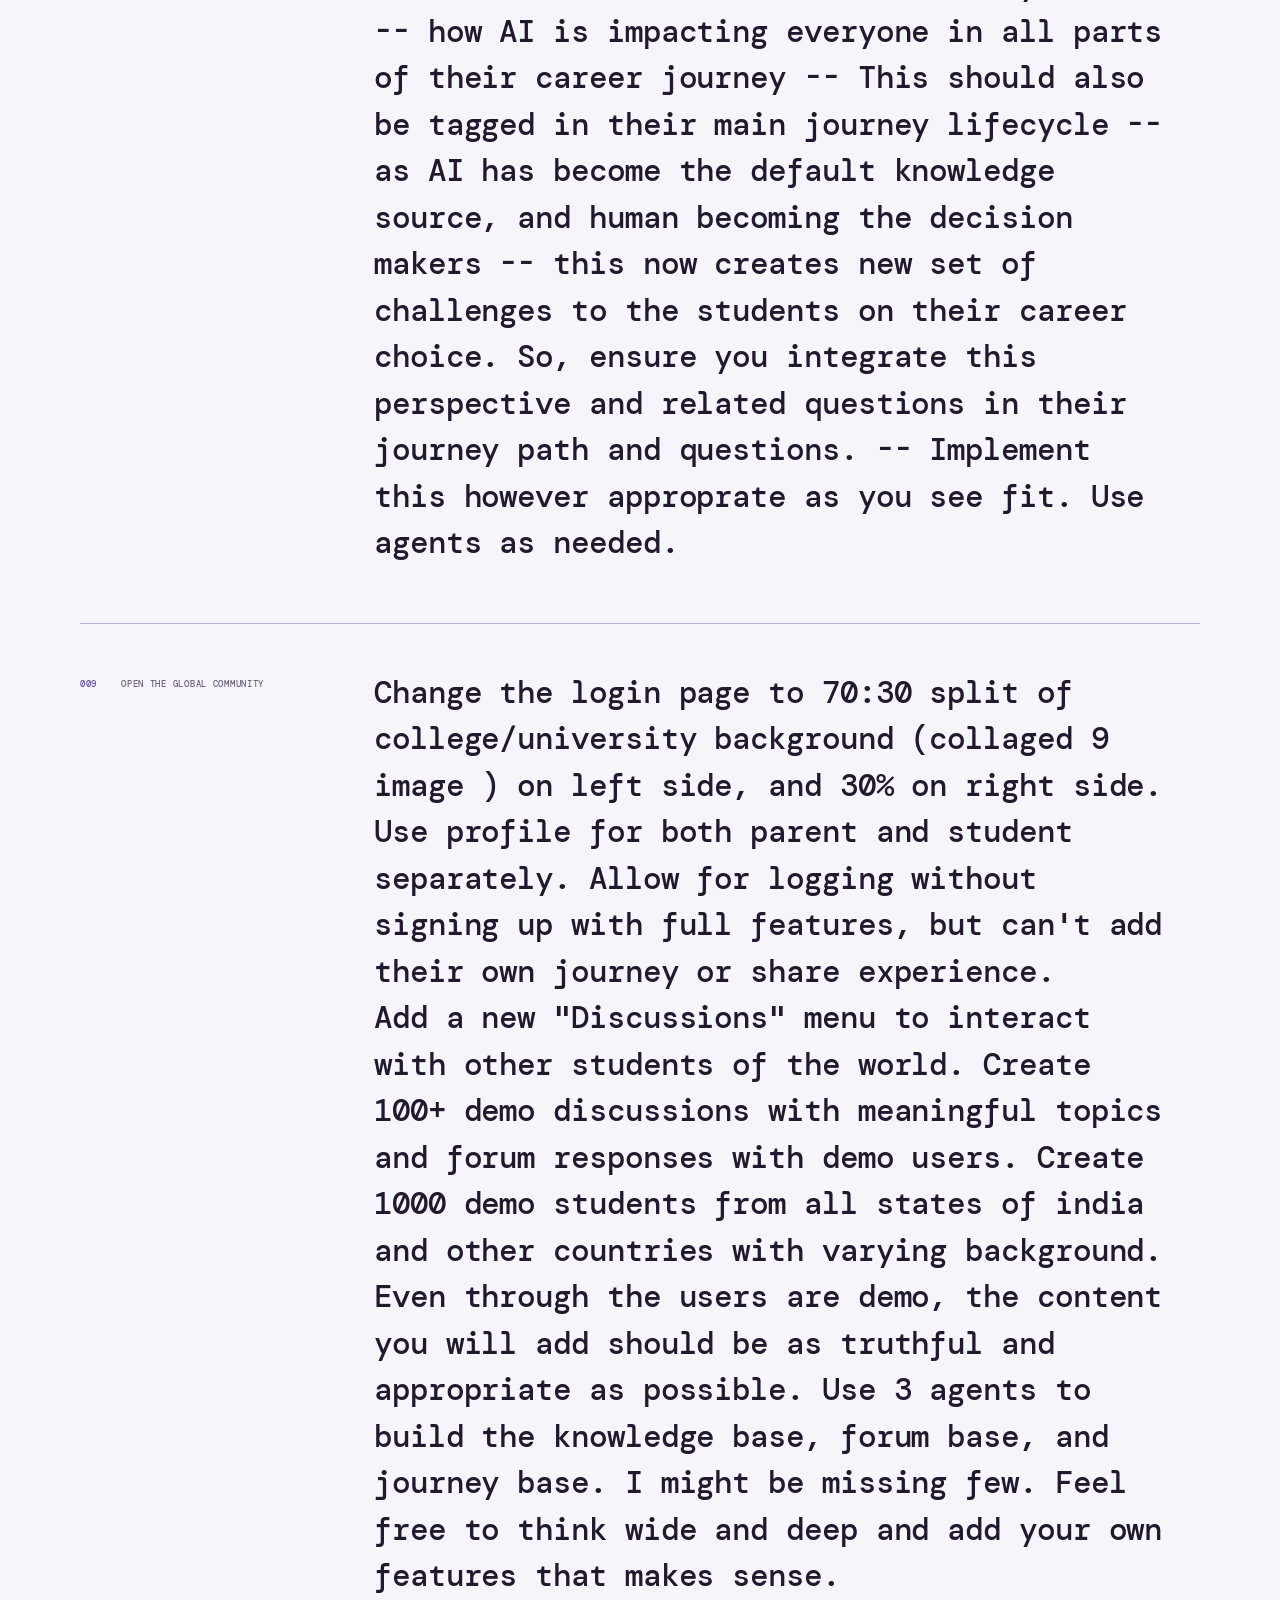
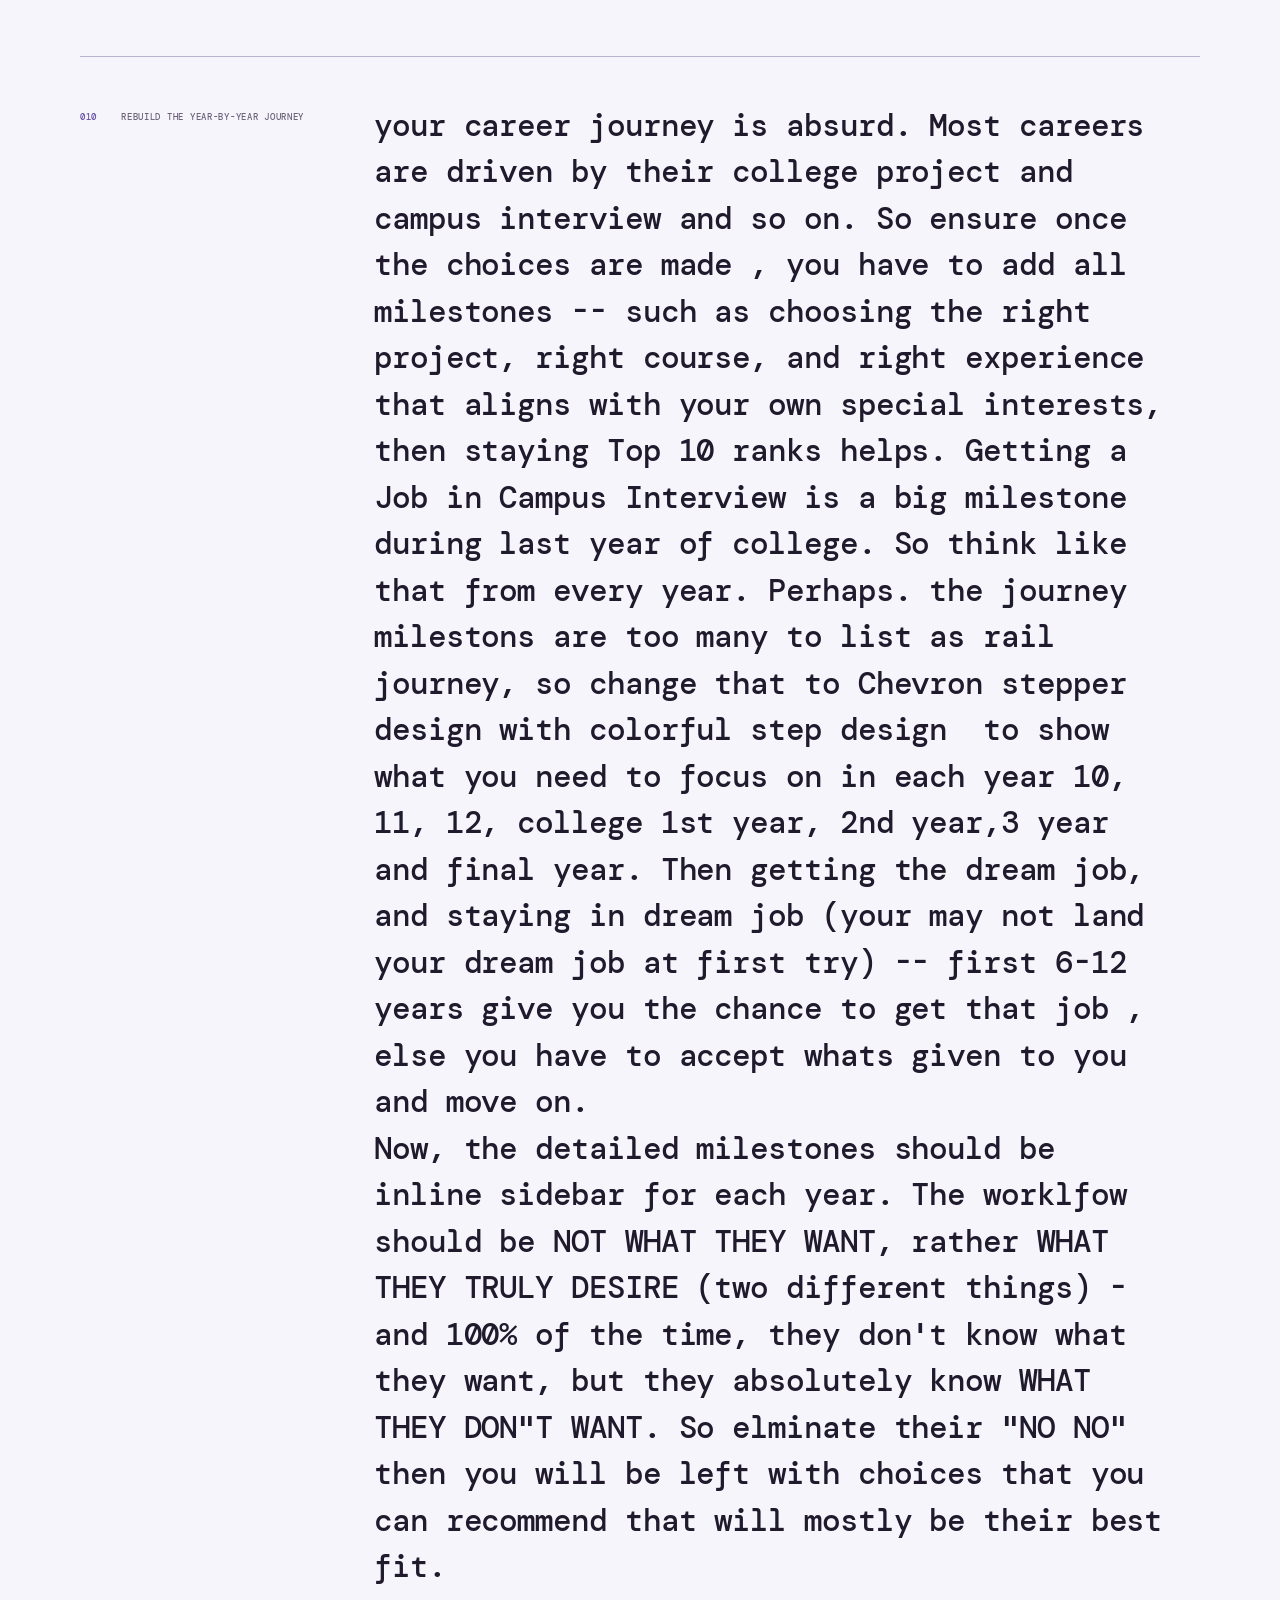
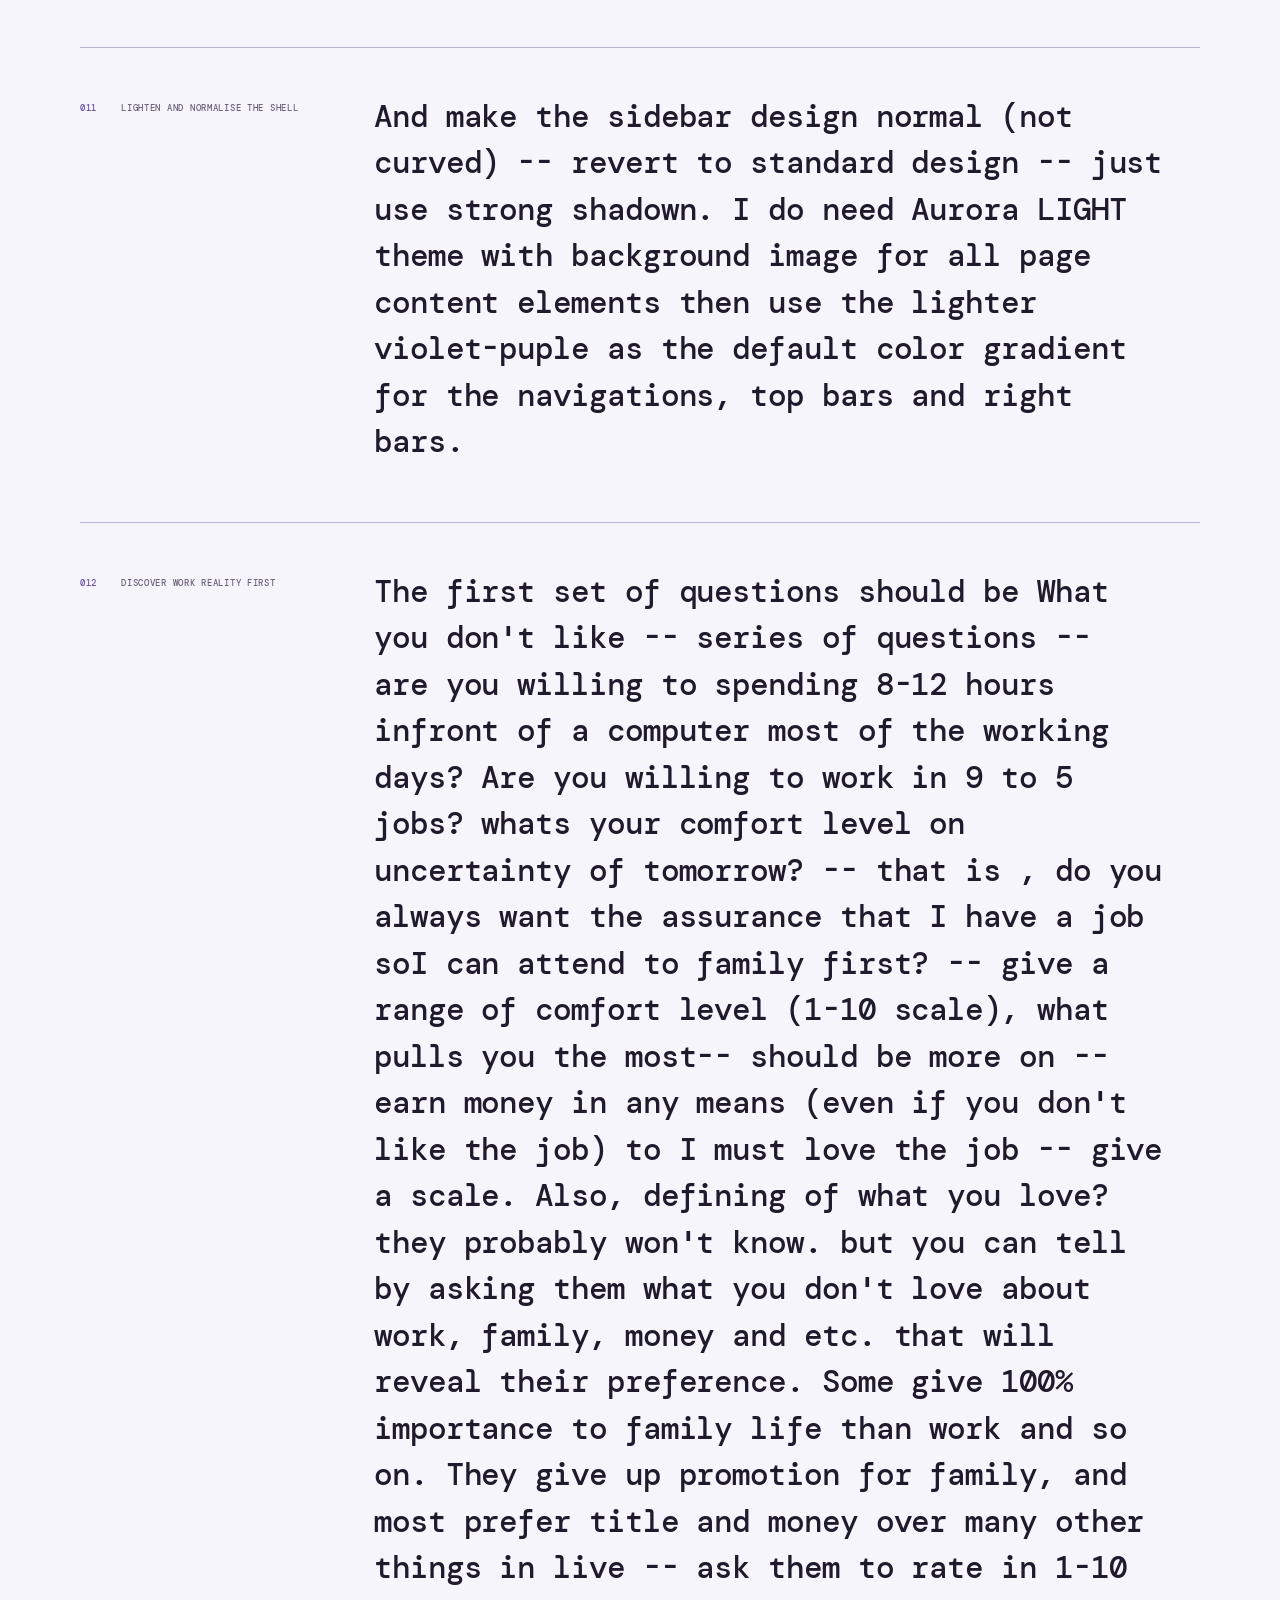
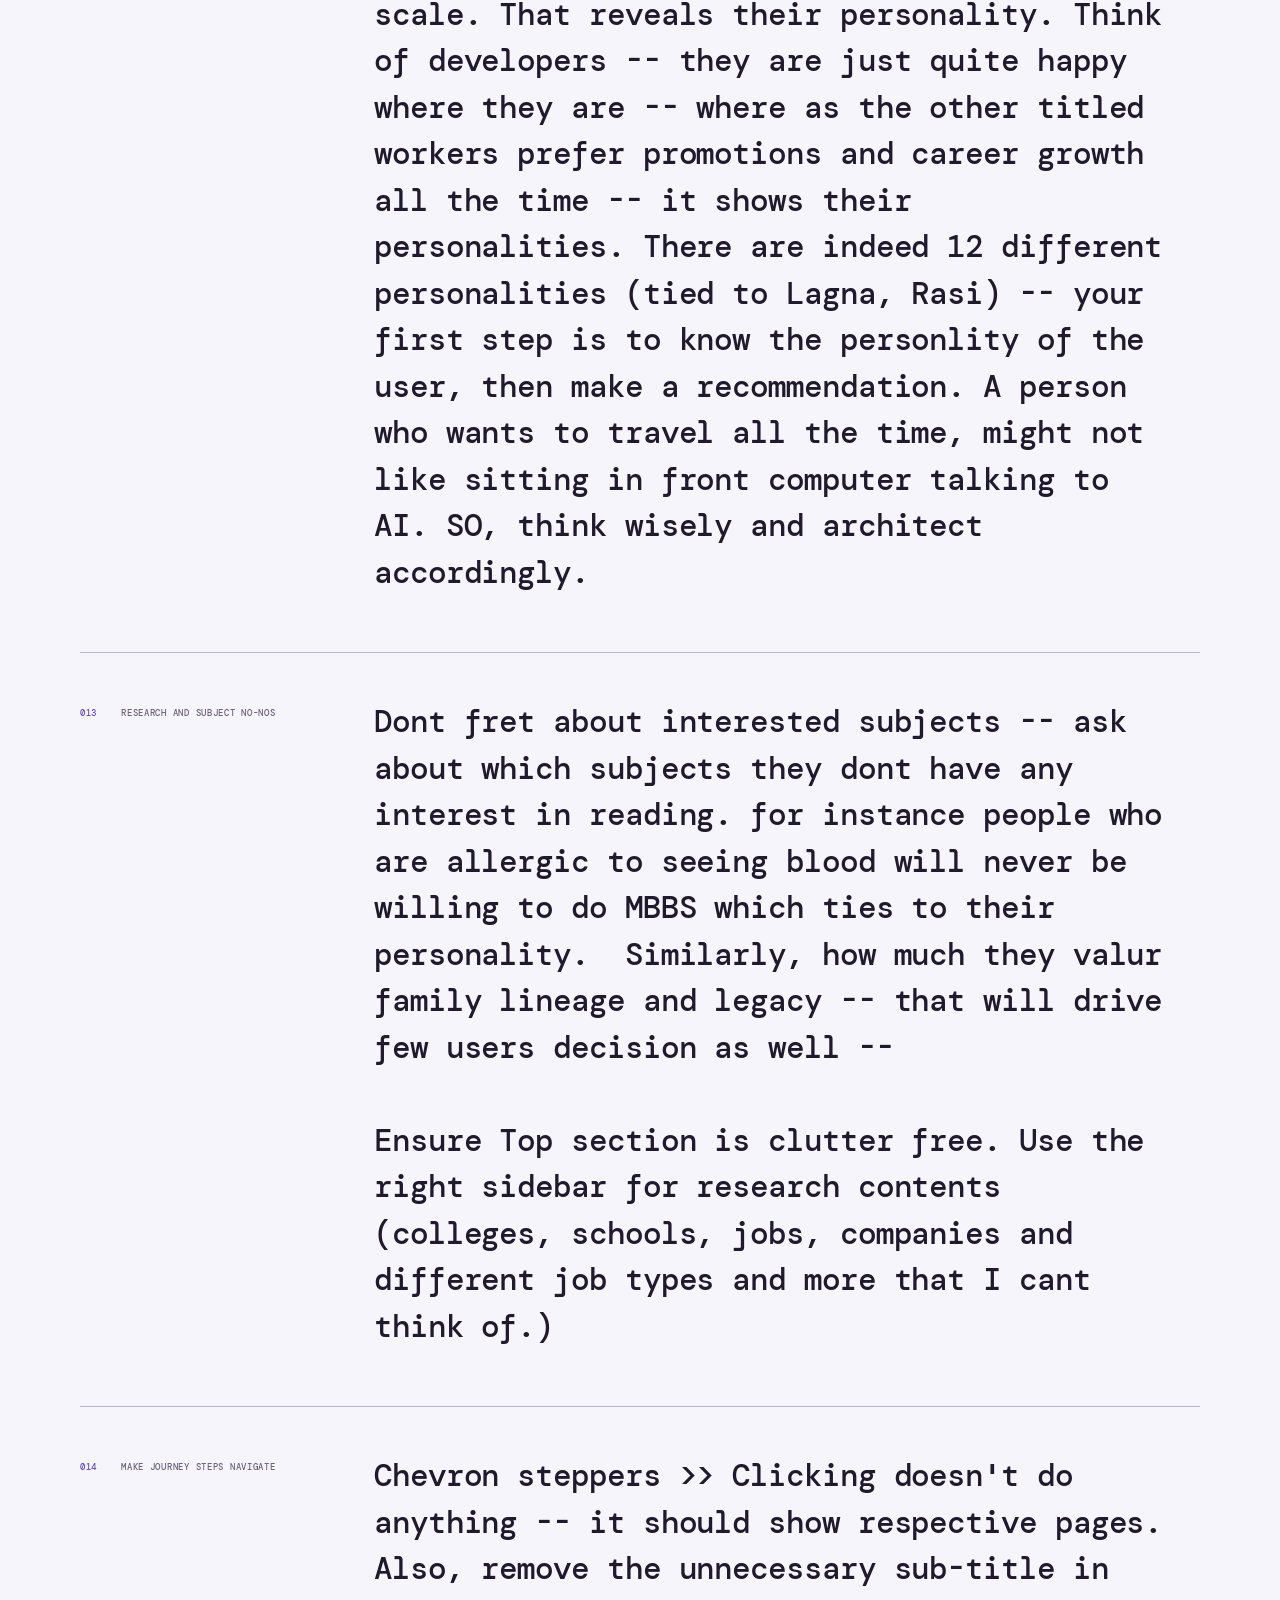
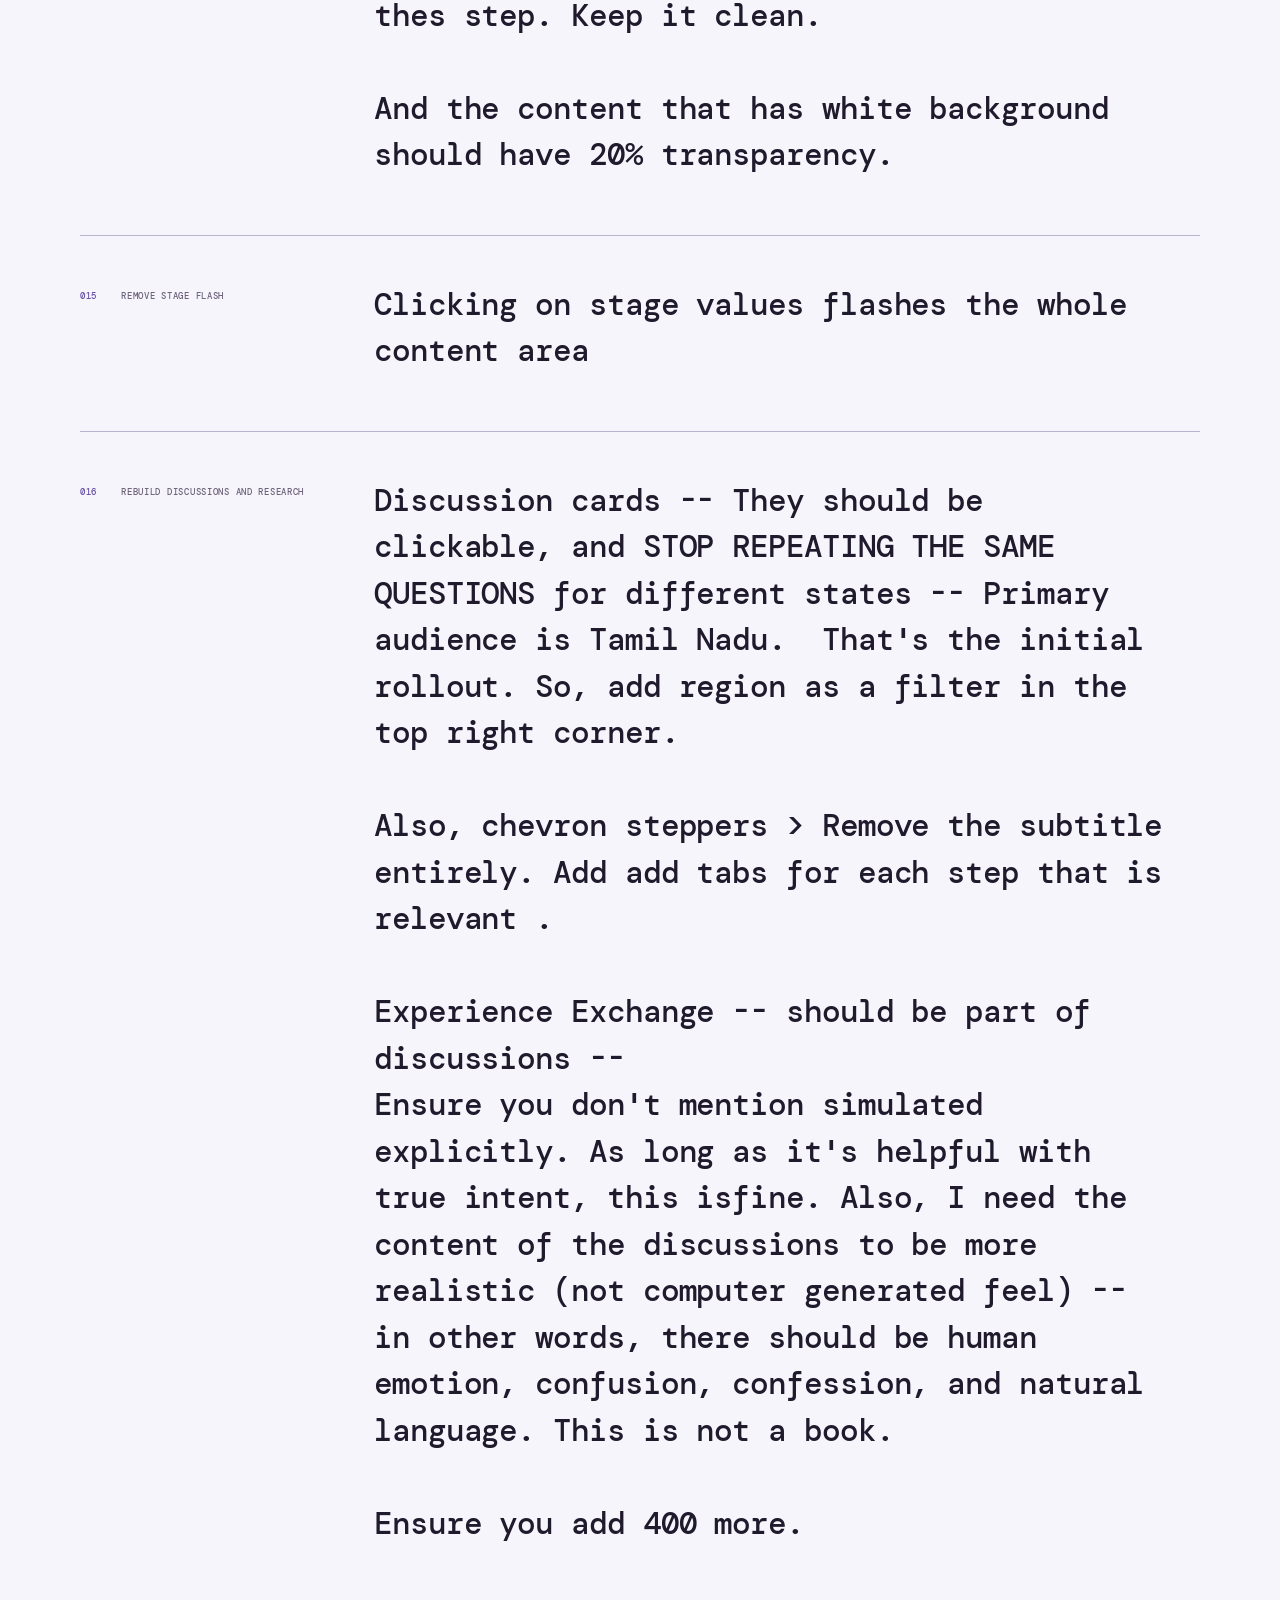
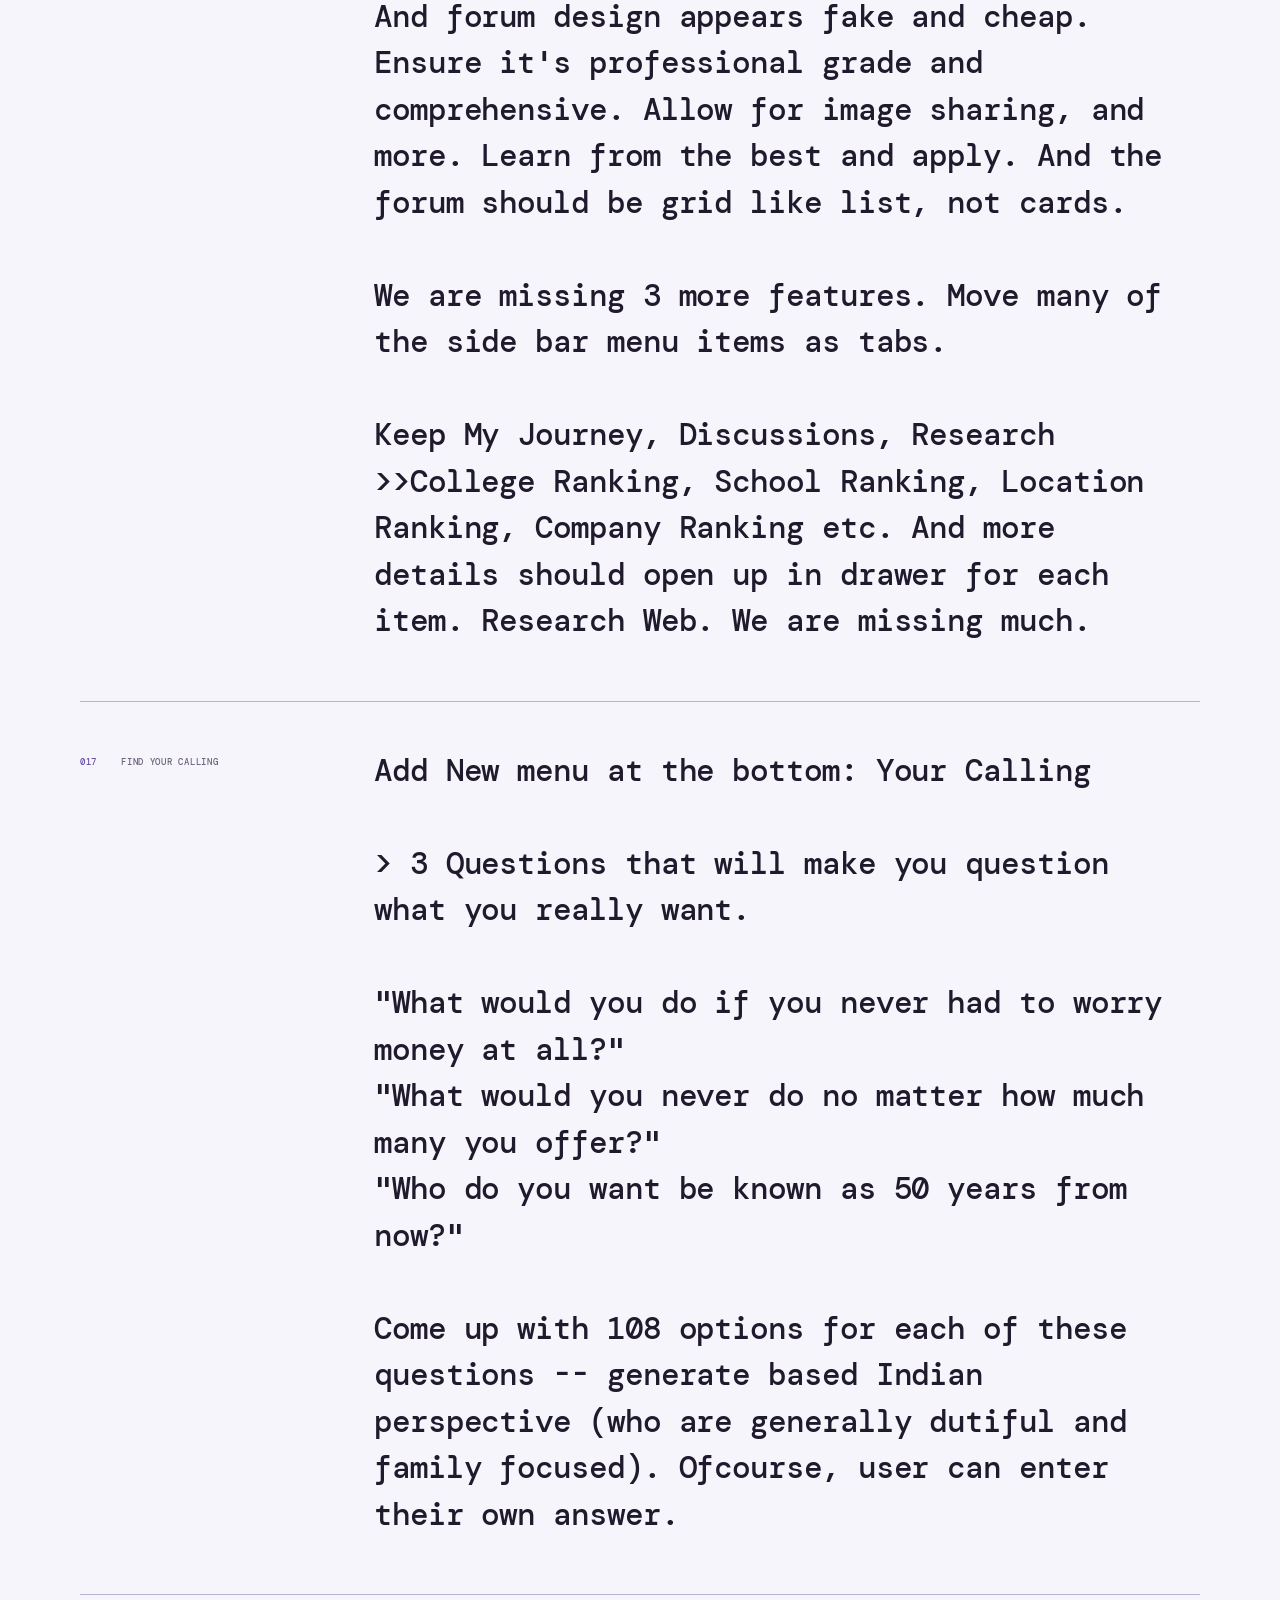
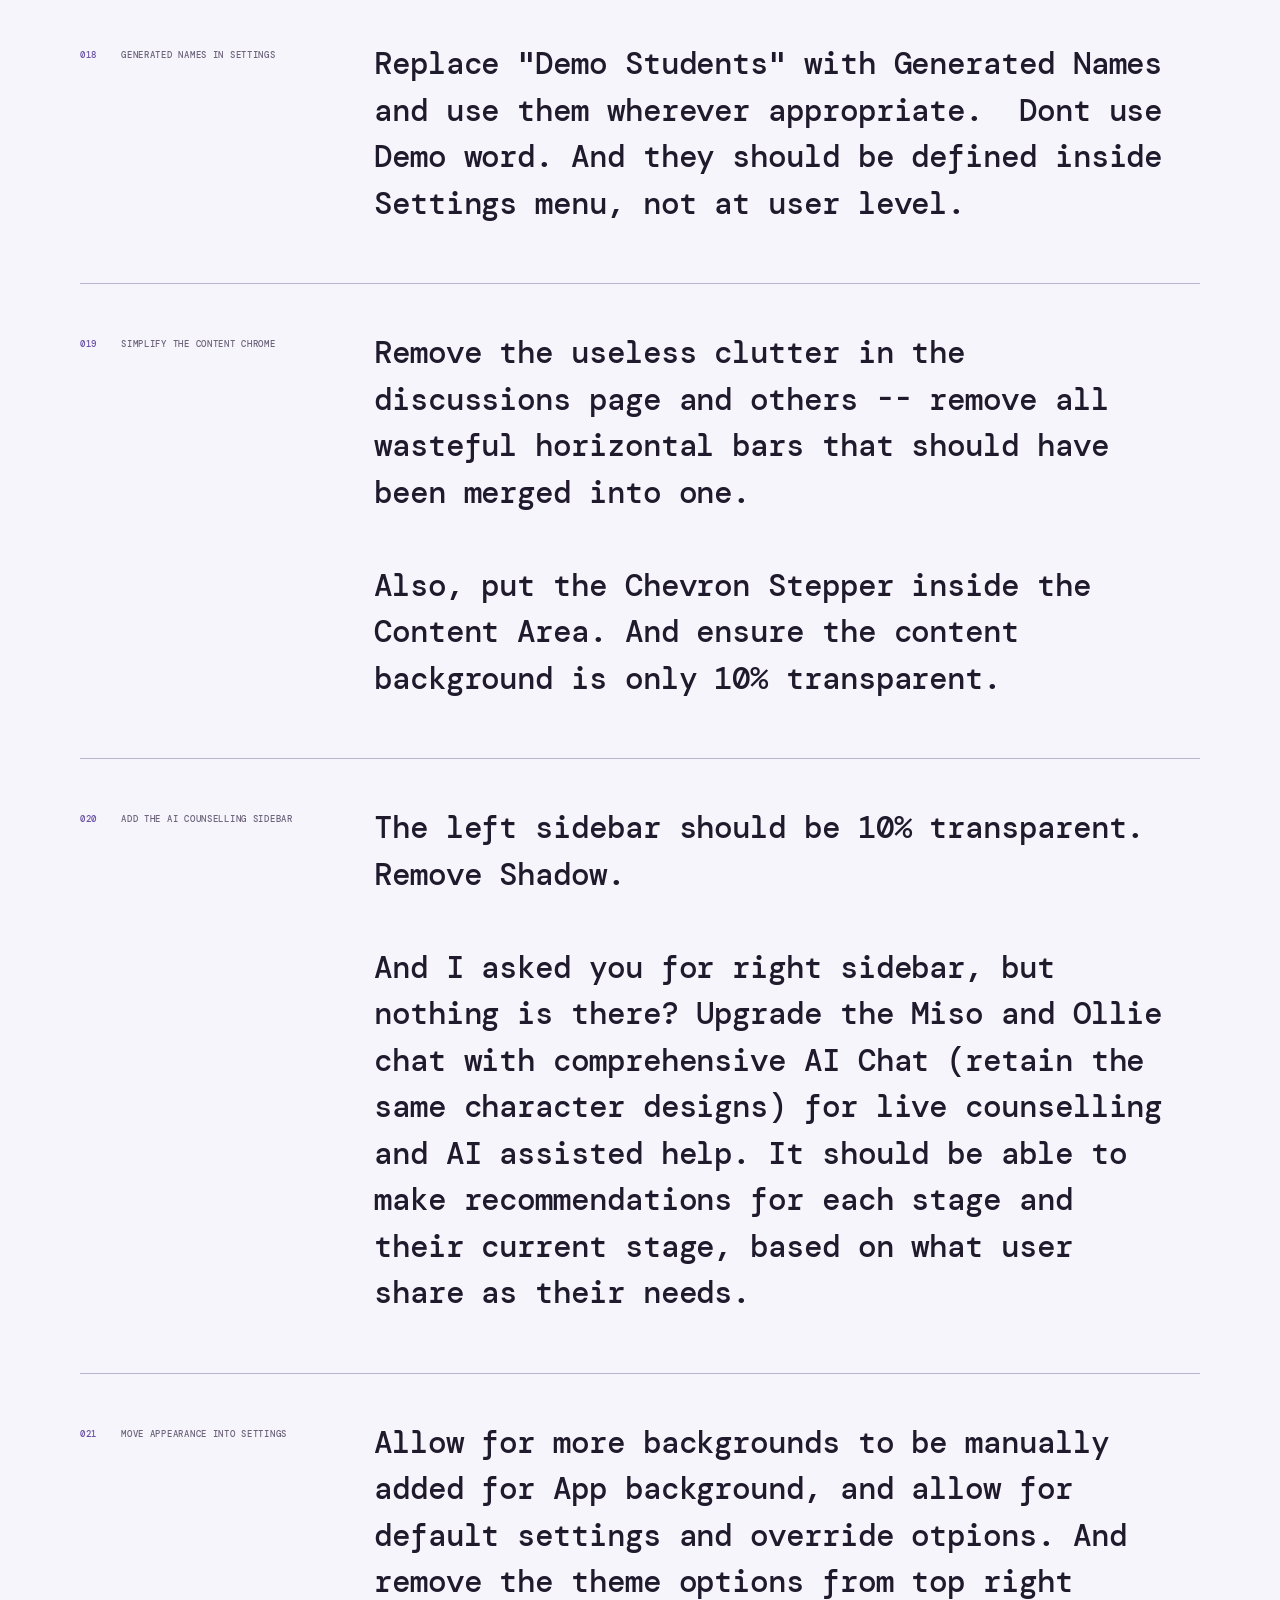
==== commit 4be778ff: "Upgrade career experience and prompt journal" ====
--- a/prompts.html
+++ b/prompts.html
@@ -23,11 +23,22 @@
       <header class="journal-intro">
         <p class="eyebrow">THE MAKING OF ZYSHAM2026</p>
         <h1>Prompt<br /><em>journal.</em></h1>
-        <p class="journal-lede">Every instruction is recorded exactly as it was written, including spelling, punctuation, and links. This is a trail to learn from—not a polished rewrite.</p>
-        <div class="journal-rule"><span>46 prompts documented</span><span>Started 08 August 2026</span></div>
+        <p class="journal-lede">Every instruction is recorded as written, including spelling, punctuation, and links. Credential values are redacted because this journal is public. This is a trail to learn from—not a polished rewrite.</p>
+        <div class="journal-rule"><span id="journal-count">Loading captured prompts…</span><span>Started 08 August 2026</span></div>
       </header>
 
-      <section class="prompt-list" aria-label="Original prompts">
+      <div class="journal-tabs" role="tablist" aria-label="Prompt journal views">
+        <button class="journal-tab is-active" id="raw-prompts-tab" type="button" role="tab" aria-selected="true" aria-controls="raw-prompts-panel" data-journal-view="raw">
+          Original prompts
+          <span>Complete verbatim timeline</span>
+        </button>
+        <button class="journal-tab" id="optimized-prompts-tab" type="button" role="tab" aria-selected="false" aria-controls="optimized-prompts-panel" data-journal-view="optimized">
+          Optimized rebuild prompts
+          <span>12 dependency-ordered instructions</span>
+        </button>
+      </div>
+
+      <section class="prompt-list" id="raw-prompts-panel" role="tabpanel" aria-labelledby="raw-prompts-tab" aria-label="Original prompts">
         <article class="prompt-entry">
           <div class="prompt-meta"><span>001</span><span>START THE WORKSPACE</span></div>
           <blockquote>can you build the workspace for this git? [https://sashanaga.github.io/Zysham/](https://sashanaga.github.io/Zysham/)</blockquote>
@@ -303,10 +314,184 @@
           <blockquote>AI CHat is useless. Ensure it uses SLM and the app content properly. Train it accordingly. </blockquote>
         </article>
 
-        <article class="prompt-entry current">
+        <article class="prompt-entry">
           <div class="prompt-meta"><span>046</span><span>DEFAULT TO VIOLET-PURPLE</span></div>
           <blockquote>Make the violet-purple as the default color theme for the app.</blockquote>
         </article>
+
+        <article class="prompt-entry">
+          <div class="prompt-meta"><span>047</span><span>LET GUESTS ANSWER</span></div>
+          <blockquote>Questions cant be answered?? may be due to no profile? this should not be the case. Only when saving the data you need profile</blockquote>
+        </article>
+
+        <article class="prompt-entry">
+          <div class="prompt-meta"><span>048</span><span>HANDLE LOCAL MODEL COMPATIBILITY</span></div>
+          <blockquote>**The local model could not run (Unable to find a compatible GPU. This issue might be because your computer doesn't have a GPU, or your system settings are not configured properly. Please check if your device has a GPU properly set up and if your your browser supports WebGPU. You can also consult your browser's compatibility chart to see if it supports WebGPU. For more information about WebGPU support in your browser, visit https://webgpureport.org/). Let’s separate pressure from evidence. For GRADE 10, the most useful next move is “Write the first NO-NO list”. Make it small enough to complete, then record what felt energising, draining, difficult, and worth repeating. Paths still worth testing in the current sample: Biomedical Engineer, Sustainability Analyst, Doctor / MBBS route. Based on 1 work-reality answers. This is a recommendation to test, not a verdict.**</blockquote>
+        </article>
+
+        <article class="prompt-entry">
+          <div class="prompt-meta"><span>049</span><span>EMBED THE SLM</span></div>
+          <blockquote>download SLM and imlement</blockquote>
+        </article>
+
+        <article class="prompt-entry">
+          <div class="prompt-meta"><span>050</span><span>REDUCE CALLING OPTIONS</span></div>
+          <blockquote>ok Find your calling -- related to 3 questions -- 108 options is too much. Make it 18 options .</blockquote>
+        </article>
+
+        <article class="prompt-entry">
+          <div class="prompt-meta"><span>051</span><span>RESTORE HEADER ACCESS</span></div>
+          <blockquote>***Team Blog, Newsletter &gt;&gt; These are not visible. Also, where is the user profile icon in the top right corner? and is there any right sidebar hiddne?***</blockquote>
+        </article>
+
+        <article class="prompt-entry">
+          <div class="prompt-meta"><span>052</span><span>BUILD STUDENT ASSESSMENT</span></div>
+          <blockquote>I dont see the proper worklfow for Student assessment. Perhaps there are 3 different types of assessments, one is personality, burning desire, and capability. In true sense, there should be 7 traits and each should be assessed, then 7 recommendations be given for the current stage they are in, and the next steps for the immediate stages as well.</blockquote>
+        </article>
+
+        <article class="prompt-entry">
+          <div class="prompt-meta"><span>053</span><span>SIMPLIFY SIDEBAR</span></div>
+          <blockquote>Remove all clutters in the left sidebar -- I dont need unncessary headings, subtitle, inside the menu items -- Icons, Menu, Menu items, colorful. Clicking on menu group should auto -expand and collapse</blockquote>
+        </article>
+
+        <article class="prompt-entry">
+          <div class="prompt-meta"><span>054</span><span>EXPAND JOURNEY AND DREAM JOB</span></div>
+          <blockquote>USE 3 AGENTS.
+
+Each grade page should have a milestones process workflow using Chevron steppers.  Implement all features and content from this website beyond10th.com, <a href="https://brighttutorials.in/blogs/career-options-after-class-10-complete-guide-parents-2026">https://brighttutorials.in/blogs/career-options-after-class-10-complete-guide-parents-2026</a>
+<a href="https://dizitaladda.com/blogs/career-guidance-after-10th-complete-guide-2026">https://dizitaladda.com/blogs/career-guidance-after-10th-complete-guide-2026</a>
+
+<a href="https://www.curominds.com/blog/career-options-after-10th/">https://www.curominds.com/blog/career-options-after-10th/</a>
+
+Create a new menu The Dream Job &gt;&gt; And add this and similar content for prestigious companies <a href="https://careershuru.com/blog/how-to-get-job-at-google-after-10th/">https://careershuru.com/blog/how-to-get-job-at-google-after-10th/</a>  (Iwould recommend copy most of the good features and content from this site -- this is good).
+
+HOWEVER, REMEMBER, OUR SITE IS MUCH DEEPER AND PROFOUND THAN MOST. IT ASKS THE MOST IMPORTANT QUESTION OF THEIR LIFE. WHO DO THEY WANT TO BE COME OR KNOWN FOR? -- That should be driving factor. All else is side process.</blockquote>
+        </article>
+
+        <article class="prompt-entry">
+          <div class="prompt-meta"><span>055</span><span>EXPAND EDITORIAL LIBRARY</span></div>
+          <blockquote>Copy content from this site as well but for Blog and Newsletters.
+
+<a href="https://www.infichoice.com/articles">https://www.infichoice.com/articles</a></blockquote>
+        </article>
+
+        <article class="prompt-entry">
+          <div class="prompt-meta"><span>056</span><span>ADD PERFORMING ARTS DREAM PATHS</span></div>
+          <blockquote>Add these content under "The Dream Job" menu - Use 3 Agents
+
+<a href="https://thepallikoodam.com/from-passion-to-profession-how-to-make-a-career-in-performing-arts/">https://thepallikoodam.com/from-passion-to-profession-how-to-make-a-career-in-performing-arts/</a>
+<a href="https://www.edumilestones.com/career-library/How-to-become-a-Performing-Artist-in-India-Career-Guidance">https://www.edumilestones.com/career-library/How-to-become-a-Performing-Artist-in-India-Career-Guidance</a>
+<a href="https://www.edumilestones.com/career-library/How-to-become-a-Performing-Artist-in-India-Career-Guidance">https://www.edumilestones.com/career-library/How-to-become-a-Performing-Artist-in-India-Career-Guidance</a>
+<a href="https://advocategandhi.com/building-a-career-in-music-opportunities-challenges-and-the-path-to-professional-success/">https://advocategandhi.com/building-a-career-in-music-opportunities-challenges-and-the-path-to-professional-success/</a>
+<a href="https://www.sarvgyan.com/courses/music">https://www.sarvgyan.com/courses/music</a>
+<a href="https://www.mindgroom.com/blog/career-in-dancing/">https://www.mindgroom.com/blog/career-in-dancing/</a>
+<a href="https://www.careerplanb.co/performing-arts-courses-career-dance-theatre/">https://www.careerplanb.co/performing-arts-courses-career-dance-theatre/</a></blockquote>
+        </article>
+
+        <article class="prompt-entry">
+          <div class="prompt-meta"><span>057</span><span>VERIFY PERFORMING ARTS DREAM PATHS</span></div>
+          <blockquote>Add these content under "The Dream Job" menu - Use 3 Agents
+
+<a href="https://thepallikoodam.com/from-passion-to-profession-how-to-make-a-career-in-performing-arts/">https://thepallikoodam.com/from-passion-to-profession-how-to-make-a-career-in-performing-arts/</a>
+<a href="https://www.edumilestones.com/career-library/How-to-become-a-Performing-Artist-in-India-Career-Guidance">https://www.edumilestones.com/career-library/How-to-become-a-Performing-Artist-in-India-Career-Guidance</a>
+<a href="https://www.edumilestones.com/career-library/How-to-become-a-Performing-Artist-in-India-Career-Guidance">https://www.edumilestones.com/career-library/How-to-become-a-Performing-Artist-in-India-Career-Guidance</a>
+<a href="https://advocategandhi.com/building-a-career-in-music-opportunities-challenges-and-the-path-to-professional-success/">https://advocategandhi.com/building-a-career-in-music-opportunities-challenges-and-the-path-to-professional-success/</a>
+<a href="https://www.sarvgyan.com/courses/music">https://www.sarvgyan.com/courses/music</a>
+<a href="https://www.mindgroom.com/blog/career-in-dancing/">https://www.mindgroom.com/blog/career-in-dancing/</a>
+<a href="https://www.careerplanb.co/performing-arts-courses-career-dance-theatre/">https://www.careerplanb.co/performing-arts-courses-career-dance-theatre/</a></blockquote>
+        </article>
+
+        <article class="prompt-entry">
+          <div class="prompt-meta"><span>058</span><span>SEPARATE SETTINGS AND MOVE RESEARCH</span></div>
+          <blockquote>Region, Parent/Student View, all should go inside user settings.  There should be two separate settings pages -- one for User Profile Preferences level (top right corner), another for Admin Settings (which should be at the bottom of the left side bar). Move Research button (on top bar) and research menu contents to the new RIGHT SIDEBAR  and it should only show its content in unified right side drawer panel (but with expanded width up to 70%).</blockquote>
+        </article>
+
+        <article class="prompt-entry">
+          <div class="prompt-meta"><span>059</span><span>COLLAPSIBLE SIDE RAILS AND CAMPUS PLACEMENTS</span></div>
+          <blockquote>Right side bar should collapse to icons only by default. It should expand on clicking anywhere or at the bottom expand icon (do the same for left side bar as well)..
+
+Then add this well to the right sidebar <a href="https://www.placementpreparation.io/blog/campus-placement-process-in-india/">https://www.placementpreparation.io/blog/campus-placement-process-in-india/</a>  and many more that is relevant </blockquote>
+        </article>
+
+        <article class="prompt-entry">
+          <div class="prompt-meta"><span>060</span><span>REMOVE DUPLICATE TABS AND TOP CLUTTER</span></div>
+          <blockquote>Remove the tabs that are duplciate of side bar menu items, and merge all top clutters so the content is visible near top.</blockquote>
+        </article>
+
+        <article class="prompt-entry">
+          <div class="prompt-meta"><span>061</span><span>MOVE STUDY GUIDE INTO JOURNEY YEARS</span></div>
+          <blockquote>The study guide content should go to the respective year in the My Journey - Journey Overview - Railway Map.</blockquote>
+        </article>
+
+        <article class="prompt-entry">
+          <div class="prompt-meta"><span>062</span><span>STANDARDIZE SCALES AND PAGE TITLES</span></div>
+          <blockquote>0-10 scaling for assessment (and all pages that uses this) should use the color system that starts with red to green gradients. Not random.  And move the top super-title (**STEP 1 · ELIMINATE BEFORE YOU RECOMMEND**
+) above the actual title inside the content area. DO the same for all pages.</blockquote>
+        </article>
+
+        <article class="prompt-entry">
+          <div class="prompt-meta"><span>063</span><span>SEPARATE CALLING FROM DREAM JOB</span></div>
+          <blockquote>Find  your Calling and The Dream Job &gt;&gt; Share similar // duplicate content -- ensure they are merged into appropriate menu items and only relevant content stay under respective menu pages/tabs.</blockquote>
+        </article>
+
+        <article class="prompt-entry">
+          <div class="prompt-meta"><span>064</span><span>MOVE DIRECTIONS AND ACTION-PLAN TOOLS</span></div>
+          <blockquote>Find Your calling &gt; Move the career direction and compare pages insid ethe The Dream Job menu.
+
+Then move these **Target roadmap**
+
+**Evidence gaps**
+
+**Prestige check**
+
+under Action Plan under My Journey</blockquote>
+        </article>
+
+        <article class="prompt-entry">
+          <div class="prompt-meta"><span>065</span><span>INTEGRATE AI JOURNEY INTO MY JOURNEY</span></div>
+          <blockquote>Reality &amp; NO-Nos &gt;&gt; Rename it "Know Thyself".
+
+Them integrate the ai-journey content with content inside the journey overview under My Journey. ai-journey has right sidebar panel as well which should work as detail view. </blockquote>
+        </article>
+
+        <article class="prompt-entry">
+          <div class="prompt-meta"><span>066</span><span>STRENGTHEN SIDEBAR CONTRAST</span></div>
+          <blockquote>Left sidebar and right sidebar navigation  &gt;&gt; white shadow should be mixed with dark borders and dark text so it's visible</blockquote>
+        </article>
+
+        <article class="prompt-entry">
+          <div class="prompt-meta"><span>067</span><span>MAKE TRANSPARENT SIDEBARS CLEARLY VISIBLE</span></div>
+          <blockquote>Not enough -- you decide whats' the best solution to improve visibility while still using transparent background  -- I need both sidebars to be clearly visible.</blockquote>
+        </article>
+
+        <article class="prompt-entry">
+          <div class="prompt-meta"><span>068</span><span>LIGHTEN AND NARROW SIDEBARS</span></div>
+          <blockquote>good work. now reduce the opacity of the sidebar navigations (on both side) by 25%. then remove the borders and shadows and reduce their width by 20%.</blockquote>
+        </article>
+
+        <article class="prompt-entry">
+          <div class="prompt-meta"><span>069</span><span>FULL-PAGE ADMIN CONFIGURATION</span></div>
+          <blockquote>Great work. Now, upgrade the Admin Settings page with lot of comprehensive standard configurations for a career platform, and make it a full page instead of right sliding panel.</blockquote>
+        </article>
+
+        <article class="prompt-entry">
+          <div class="prompt-meta"><span>070</span><span>REMOVE DUPLICATE ADMIN HEADER AND ADD MILKY GLASS</span></div>
+          <blockquote>Look at the duplicate header/title area and transparency issues -- use glass milky tint technique</blockquote>
+        </article>
+
+        <article class="prompt-entry current">
+          <div class="prompt-meta"><span>071</span><span>COMPREHENSIVE ACCOMPLISHMENT TRACKERS</span></div>
+          <blockquote>My Journey &gt; Make the Accomplishments page as the comprehensive Tasks Tracker, Milestones Tracker, Rewards, Courses Completed, Exams Completed, Score Tracker and so on. ENsure it has 7 tabs that covers everything.</blockquote>
+        </article>
+      </section>
+
+      <section class="optimized-prompt-list" id="optimized-prompts-panel" role="tabpanel" aria-labelledby="optimized-prompts-tab" aria-label="Optimized rebuild prompts" hidden>
+        <header class="optimized-intro">
+          <p class="eyebrow">REBUILD WITH LESS WASTE</p>
+          <h2>One deliberate sequence.<br />Twelve effective prompts.</h2>
+          <p>Run these in order. Each prompt closes a dependency before the next layer begins, reducing duplicate pages, conflicting redesigns, and repeated implementation.</p>
+        </header>
+        <div class="optimized-prompt-items"></div>
       </section>
 
       <footer class="journal-footer">
@@ -314,6 +499,8 @@
         <a href="index.html">Explore ZYSHAM <span>→</span></a>
       </footer>
     </main>
+    <script src="prompt-journal-data.js"></script>
+    <script src="optimized-prompts.js"></script>
     <script src="prompts.js"></script>
   </body>
 </html>
--- a/style.css
+++ b/style.css
@@ -1,5 +1,10 @@
 :root {
-  --sidebar: 252px;
+  --sidebar-collapsed: 68px;
+  --sidebar-expanded: 252px;
+  --research-rail-collapsed: 64px;
+  --research-rail-expanded: 224px;
+  --sidebar: var(--sidebar-collapsed);
+  --research-rail: var(--research-rail-collapsed);
   --header: 66px;
   --radius-xs: 8px;
   --radius-sm: 12px;
@@ -9,6 +14,182 @@
   --shadow-lg: 0 22px 55px rgba(10, 30, 33, .16);
   font-family: 'DM Sans', 'Segoe UI', sans-serif;
   font-synthesis: none;
+}
+body.left-sidebar-expanded { --sidebar: var(--sidebar-expanded); }
+body.right-sidebar-expanded { --research-rail: var(--research-rail-expanded); }
+
+/* Persistent research navigation; records always open in the shared drawer. */
+.research-rail { position: fixed; z-index: 38; inset: 0 0 0 auto; width: var(--research-rail); display: grid; grid-template-rows: auto auto minmax(0,1fr) auto auto; gap: 6px; padding: 14px 8px; overflow: hidden; border-left: 1px solid rgba(255,255,255,.16); background: var(--sidebar-bg,var(--chrome-gradient,var(--chrome))); color: var(--chrome-text); transition: width .22s ease, opacity .18s ease, transform .2s ease; }
+.research-rail button { width: 100%; border: 0; background: transparent; color: inherit; text-align: left; }
+.right-learning-nav { display: grid; gap: 3px; padding-bottom: 8px; border-bottom: 1px solid rgba(255,255,255,.14); }
+.right-learning-nav button { min-height: 42px; display: grid; grid-template-columns: 27px minmax(0,1fr); align-items: center; gap: 8px; padding: 7px 8px; border-radius: 8px; color: var(--chrome-muted); }
+.right-learning-nav button:hover,
+.right-learning-nav button.active { background: rgba(255,255,255,.08); color: #fff; }
+.right-learning-nav button.active { box-shadow: inset 2px 0 currentColor; }
+.right-learning-nav button:nth-child(1) { color: #91c8ff; }
+.right-learning-nav button:nth-child(2) { color: #9ce0aa; }
+.right-learning-nav button:nth-child(3) { color: #ffb67f; }
+.right-learning-nav .utility-icon { width: 24px; height: 24px; display: grid; place-items: center; color: currentColor; }
+.right-learning-nav .utility-icon svg { width: 18px; height: 18px; }
+.right-learning-nav strong { overflow: hidden; font-size: 11px; text-overflow: ellipsis; white-space: nowrap; }
+.research-rail-home { min-height: 58px; display: grid; grid-template-columns: 28px 1fr; align-items: center; gap: 8px; padding: 8px; border-bottom: 1px solid rgba(255,255,255,.14) !important; }
+.research-rail-home .utility-icon { grid-row: 1 / 3; width: 26px; height: 26px; display: grid; place-items: center; color: #f4c66f; }
+.research-rail-home svg { width: 19px; height: 19px; }
+.research-rail-home strong { font-size: 15px; }
+.research-rail-home small { color: var(--chrome-muted); font: 500 10px/1.35 'DM Mono',monospace; }
+#researchRailNav { display: grid; align-content: start; overflow-x: hidden; overflow-y: auto; scrollbar-width: none; }
+#researchRailNav::-webkit-scrollbar { display: none; }
+#researchRailNav button { min-height: 50px; display: grid; grid-template-columns: 27px minmax(0,1fr) auto; gap: 9px; align-items: center; padding: 8px 9px; color: var(--rail-accent); border-radius: 8px; }
+#researchRailNav button:hover, #researchRailNav button.active { color: #fff; }
+#researchRailNav button.active { border-left: 2px solid var(--rail-accent); }
+#researchRailNav span, #researchRailNav small { font: 650 10px 'DM Mono',monospace; }
+#researchRailNav strong { overflow: hidden; font-size: 12px; line-height: 1.25; text-overflow: ellipsis; white-space: nowrap; }
+#researchRailNav small { color: currentColor; opacity: .72; }
+.research-rail-saved { min-height: 48px; display: grid; grid-template-columns: 25px 1fr auto; gap: 6px; align-items: center; padding: 7px; border-top: 1px solid rgba(255,255,255,.14) !important; color: #ff9fbe !important; }
+.research-rail-saved span { font-size: 18px; }
+.research-rail-saved strong { font-size: 12px; }
+.research-rail-saved small { font: 700 10px 'DM Mono',monospace; }
+.research-rail-toggle { min-height: 42px; display: grid; grid-template-columns: 25px 1fr; align-items: center; gap: 7px; padding: 7px; border-top: 1px solid rgba(255,255,255,.14) !important; color: #8fdad1 !important; }
+.research-rail-toggle span { font-size: 24px; line-height: 1; text-align: center; }
+.research-rail-toggle strong { font-size: 12px; }
+.research-rail-icon { width: 24px; height: 24px; display: grid; place-items: center; color: currentColor; }
+.research-rail-icon svg { width: 17px; height: 17px; }
+body:not(.right-sidebar-expanded) .research-rail-home { grid-template-columns: 1fr; justify-items: center; min-height: 48px; padding: 5px; }
+body:not(.right-sidebar-expanded) .research-rail-home .utility-icon { grid-row: auto; }
+body:not(.right-sidebar-expanded) .research-rail-home strong,
+body:not(.right-sidebar-expanded) .research-rail-home small,
+body:not(.right-sidebar-expanded) #researchRailNav strong,
+body:not(.right-sidebar-expanded) #researchRailNav small,
+body:not(.right-sidebar-expanded) .research-rail-saved strong,
+body:not(.right-sidebar-expanded) .research-rail-toggle strong { display: none; }
+body:not(.right-sidebar-expanded) .right-learning-nav button { grid-template-columns: 1fr; justify-items: center; padding-inline: 4px; }
+body:not(.right-sidebar-expanded) .right-learning-nav strong { display: none; }
+body:not(.right-sidebar-expanded) #researchRailNav button,
+body:not(.right-sidebar-expanded) .research-rail-saved,
+body:not(.right-sidebar-expanded) .research-rail-toggle { grid-template-columns: 1fr; justify-items: center; padding-inline: 4px; }
+body:not(.right-sidebar-expanded) .research-rail-saved small { display: block; }
+body.right-drawer-open .research-rail { opacity: 0; pointer-events: none; transform: translateX(12px); }
+
+/* Entrance Exams */
+.entrance-exams-view { display: grid; gap: 18px; }
+.entrance-exams-hero { position: relative; display: grid; grid-template-columns: minmax(0,1.55fr) minmax(230px,.7fr); gap: 26px; overflow: hidden; padding: clamp(24px,4vw,46px); border: 1px solid var(--line); border-radius: 22px; background: linear-gradient(135deg, color-mix(in srgb, var(--primary) 92%, #142b50), color-mix(in srgb, var(--secondary) 82%, #102b34)); color: #fff; box-shadow: 0 18px 45px rgba(36,25,37,.14); }
+.entrance-exams-hero::after { position: absolute; right: -70px; bottom: -110px; width: 300px; height: 300px; border: 52px solid rgba(255,255,255,.07); border-radius: 50%; content: ''; }
+.entrance-exams-hero > div, .entrance-exams-hero > aside { position: relative; z-index: 1; }
+.entrance-exams-hero .eyebrow { color: #aee9e2; }
+.entrance-exams-hero h2 { max-width: 760px; margin: 8px 0 10px; color: #fff; font-size: clamp(30px,5vw,56px); line-height: .98; letter-spacing: -.045em; }
+.entrance-exams-hero p:not(.eyebrow) { max-width: 700px; margin: 0; color: rgba(255,255,255,.78); font-size: 14px; line-height: 1.7; }
+.entrance-exams-hero > div > div { display: flex; flex-wrap: wrap; gap: 9px; margin-top: 22px; }
+.entrance-exams-hero .button-secondary { border-color: rgba(255,255,255,.32); background: rgba(255,255,255,.1); color: #fff; }
+.entrance-exams-hero > aside { display: grid; align-content: center; gap: 1px; overflow: hidden; border: 1px solid rgba(255,255,255,.18); border-radius: 16px; background: rgba(255,255,255,.08); backdrop-filter: blur(12px); }
+.entrance-exams-hero > aside span { display: grid; grid-template-columns: 72px 1fr; align-items: center; gap: 12px; padding: 16px; border-bottom: 1px solid rgba(255,255,255,.12); }
+.entrance-exams-hero > aside span:last-child { border-bottom: 0; }
+.entrance-exams-hero > aside strong { color: #fff; font: 700 25px 'DM Mono', monospace; }
+.entrance-exams-hero > aside small { color: rgba(255,255,255,.72); font-size: 11px; }
+
+.exam-workspace-tabs { display: flex; gap: 7px; overflow-x: auto; padding: 5px; border: 1px solid var(--line); border-radius: 13px; background: var(--surface); }
+.exam-workspace-tabs button { min-height: 38px; padding: 8px 15px; border: 0; border-radius: 9px; background: transparent; color: var(--muted); font-size: 11px; font-weight: 700; white-space: nowrap; }
+.exam-workspace-tabs button.active { background: var(--primary); color: #fff; box-shadow: 0 6px 14px color-mix(in srgb, var(--primary) 24%, transparent); }
+.exam-catalogue, .exam-planning, .exam-handbook { display: grid; gap: 18px; }
+.exam-category-strip { display: flex; gap: 8px; overflow-x: auto; padding: 2px 0 7px; scrollbar-width: thin; }
+.exam-category-strip button { flex: 0 0 164px; display: grid; gap: 4px; min-height: 72px; padding: 13px; border: 1px solid var(--line); border-radius: 12px; background: var(--surface); color: var(--ink); text-align: left; }
+.exam-category-strip button:hover, .exam-category-strip button.active { border-color: var(--primary); background: var(--primary-soft); }
+.exam-category-strip strong { font-size: 11px; line-height: 1.25; }
+.exam-category-strip small { color: var(--muted); font: 500 8px 'DM Mono', monospace; }
+.exam-search { display: grid; grid-template-columns: minmax(0,1fr) auto; align-items: end; gap: 12px; padding: 15px; border: 1px solid var(--line); border-radius: 14px; background: var(--surface); }
+.exam-search label { display: grid; gap: 7px; color: var(--muted); font-size: 9px; font-weight: 700; }
+.exam-search input { width: 100%; min-height: 43px; padding: 9px 12px; border: 1px solid var(--line-strong); border-radius: 9px; background: var(--surface-soft); color: var(--ink); }
+.exam-search > div { display: grid; grid-template-columns: auto auto; align-items: baseline; gap: 7px; min-width: 150px; padding: 8px 12px; }
+.exam-search > div strong { color: var(--primary); font: 700 24px 'DM Mono', monospace; }
+.exam-search > div span { color: var(--muted); font-size: 9px; }
+.exam-section-head { display: grid; grid-template-columns: minmax(0,1fr); align-items: end; gap: 15px; padding: 3px 2px; }
+.exam-section-head > div:first-child { flex: 1 1 430px; min-width: 0; }
+.exam-section-head h3 { margin: 6px 0; color: var(--ink); font-size: clamp(22px,3vw,34px); line-height: 1.08; letter-spacing: -.025em; }
+.exam-section-head p:not(.eyebrow) { max-width: 760px; margin: 0; color: var(--muted); font-size: 12px; line-height: 1.65; }
+.exam-section-head > button { justify-self: start; }
+.exam-card-grid { display: grid; grid-template-columns: repeat(2,minmax(0,1fr)); gap: 11px; }
+.exam-card { border: 1px solid var(--line); border-radius: 13px; background: var(--surface); transition: border-color .18s ease, box-shadow .18s ease; }
+.exam-card[open] { border-color: var(--primary); box-shadow: 0 12px 26px rgba(30,24,34,.08); }
+.exam-card summary { display: grid; grid-template-columns: 42px minmax(0,1fr) auto; gap: 11px; align-items: center; min-height: 92px; padding: 14px; cursor: pointer; list-style: none; }
+.exam-card summary::-webkit-details-marker { display: none; }
+.exam-card summary > span:nth-child(2) { display: grid; gap: 3px; min-width: 0; }
+.exam-monogram { display: grid; place-items: center; width: 42px; height: 42px; border-radius: 11px; background: var(--primary-soft); color: var(--primary); font: 700 11px 'DM Mono', monospace; }
+.exam-card summary small { color: var(--muted); font: 500 8px 'DM Mono', monospace; text-transform: uppercase; }
+.exam-card summary strong { color: var(--ink); font-size: 14px; }
+.exam-card summary em { overflow: hidden; color: var(--ink-soft); font-size: 10px; font-style: normal; text-overflow: ellipsis; white-space: nowrap; }
+.exam-card summary > b { color: var(--primary); font-size: 18px; transition: transform .18s ease; }
+.exam-card[open] summary > b { transform: rotate(45deg); }
+.exam-card > div { padding: 0 15px 16px 68px; }
+.exam-card dl { display: grid; gap: 9px; margin: 0 0 13px; }
+.exam-card dl div { display: grid; grid-template-columns: 116px minmax(0,1fr); gap: 10px; padding-top: 9px; border-top: 1px solid var(--line); }
+.exam-card dt { color: var(--muted); font-size: 8px; font-weight: 700; text-transform: uppercase; }
+.exam-card dd { margin: 0; color: var(--ink-soft); font-size: 10px; line-height: 1.5; }
+.exam-card a { color: var(--primary); font-size: 10px; font-weight: 750; text-decoration: none; }
+.exam-empty { grid-column: 1/-1; display: grid; place-items: center; gap: 7px; min-height: 220px; padding: 30px; border: 1px dashed var(--line-strong); border-radius: 14px; color: var(--muted); text-align: center; }
+.exam-empty strong { color: var(--ink); font-size: 18px; }
+.exam-empty button { margin-top: 7px; padding: 9px 13px; border: 0; border-radius: 8px; background: var(--primary); color: #fff; }
+
+.exam-decision-steps { display: grid; gap: 9px; counter-reset: exam-plan; }
+.exam-decision-steps article { display: grid; grid-template-columns: 50px minmax(0,1fr); gap: 10px 15px; align-items: center; padding: 17px; border: 1px solid var(--line); border-radius: 13px; background: var(--surface); }
+.exam-decision-steps article > span { display: grid; place-items: center; width: 42px; height: 42px; border-radius: 50%; background: var(--primary-soft); color: var(--primary); font: 700 13px 'DM Mono', monospace; }
+.exam-decision-steps h4 { margin: 0 0 4px; color: var(--ink); font-size: 13px; }
+.exam-decision-steps p { margin: 0; color: var(--muted); font-size: 10px; line-height: 1.55; }
+.exam-decision-steps button { grid-column: 2; justify-self: start; padding: 3px 0; border: 0; background: transparent; color: var(--primary); font-size: 9px; font-weight: 750; }
+.exam-counselling-map { display: grid; grid-template-columns: minmax(210px,.55fr) 1.45fr; gap: 20px; padding: 22px; border-radius: 16px; background: var(--chrome-gradient-strong); color: var(--chrome-text); }
+.exam-counselling-map h3 { margin: 7px 0; color: inherit; font-size: 24px; }
+.exam-counselling-map > div { display: grid; grid-template-columns: repeat(2,minmax(0,1fr)); gap: 8px; }
+.exam-counselling-map article { padding: 13px; border: 1px solid rgba(255,255,255,.14); border-radius: 10px; background: rgba(255,255,255,.06); }
+.exam-counselling-map article strong { font-size: 11px; }
+.exam-counselling-map article p { margin: 6px 0 0; color: var(--chrome-muted); font-size: 9px; line-height: 1.55; }
+.exam-family-check { display: grid; grid-template-columns: 180px 1fr; gap: 15px; padding: 18px; border-left: 4px solid var(--highlight); border-radius: 5px 12px 12px 5px; background: var(--highlight-soft); }
+.exam-family-check strong { color: var(--ink); font-size: 12px; }
+.exam-family-check p { margin: 0; color: var(--ink-soft); font-size: 10px; line-height: 1.6; }
+
+.exam-document-actions { display: flex; flex-wrap: wrap; justify-content: flex-start; gap: 8px; }
+.exam-document-actions a { padding-inline: 12px; white-space: nowrap; }
+.exam-handbook-layout { display: grid; grid-template-columns: 235px minmax(0,1fr); gap: 13px; min-height: 760px; }
+.exam-handbook-layout > nav { align-self: start; display: grid; max-height: 760px; overflow-y: auto; padding: 13px; border: 1px solid var(--line); border-radius: 14px; background: var(--surface); }
+.exam-handbook-layout > nav .eyebrow { padding: 4px 7px 10px; }
+.exam-handbook-layout > nav button { display: grid; grid-template-columns: minmax(0,1fr) auto; gap: 7px; padding: 10px 7px; border: 0; border-bottom: 1px solid var(--line); background: transparent; color: var(--ink-soft); text-align: left; }
+.exam-handbook-layout > nav button:hover, .exam-handbook-layout > nav button.active { border-radius: 7px; background: var(--primary-soft); color: var(--primary); }
+.exam-handbook-layout > nav button span { font-size: 9px; line-height: 1.35; }
+.exam-handbook-layout > nav button small { font: 500 7px 'DM Mono', monospace; white-space: nowrap; }
+.exam-pdf-frame { display: grid; grid-template-rows: auto minmax(680px,1fr) auto; overflow: hidden; border: 1px solid var(--line); border-radius: 14px; background: #383838; }
+.exam-pdf-frame > div { display: flex; justify-content: space-between; gap: 12px; padding: 12px 15px; background: var(--surface); color: var(--ink); }
+.exam-pdf-frame > div strong { font-size: 10px; }
+.exam-pdf-frame > div span { color: var(--muted); font: 500 8px 'DM Mono', monospace; }
+.exam-pdf-frame iframe { width: 100%; height: 100%; min-height: 680px; border: 0; background: #525659; }
+.exam-pdf-frame > p { margin: 0; padding: 8px 12px; background: var(--surface); color: var(--muted); font-size: 8px; text-align: center; }
+.exam-pdf-frame > p a { color: var(--primary); }
+.exam-source-notes { display: grid; grid-template-columns: minmax(230px,1.4fr) repeat(4,minmax(120px,1fr)); gap: 8px; padding-top: 17px; border-top: 1px solid var(--line); }
+.exam-source-notes > div, .exam-source-notes > a { display: grid; align-content: start; gap: 5px; padding: 13px; border: 1px solid var(--line); border-radius: 11px; background: var(--surface); color: var(--ink); text-decoration: none; }
+.exam-source-notes > div strong, .exam-source-notes > a strong { font-size: 10px; line-height: 1.35; }
+.exam-source-notes > div p { margin: 0; color: var(--muted); font-size: 8px; line-height: 1.5; }
+.exam-source-notes > a span, .exam-source-notes > a em { color: var(--muted); font: 500 7px 'DM Mono', monospace; font-style: normal; }
+.exam-source-notes > a em { margin-top: auto; color: var(--primary); }
+
+@media (max-width: 1050px) {
+  .entrance-exams-hero { grid-template-columns: 1fr; }
+  .entrance-exams-hero > aside { grid-template-columns: repeat(3,1fr); }
+  .entrance-exams-hero > aside span { grid-template-columns: 1fr; border-right: 1px solid rgba(255,255,255,.12); border-bottom: 0; }
+  .exam-source-notes { grid-template-columns: repeat(2,minmax(0,1fr)); }
+  .exam-source-notes > div { grid-column: 1/-1; }
+}
+
+@media (max-width: 760px) {
+  .entrance-exams-hero { padding: 24px 19px; border-radius: 16px; }
+  .entrance-exams-hero > aside { grid-template-columns: 1fr; }
+  .entrance-exams-hero > aside span { grid-template-columns: 65px 1fr; border-right: 0; border-bottom: 1px solid rgba(255,255,255,.12); }
+  .exam-search, .exam-section-head, .exam-counselling-map, .exam-family-check { grid-template-columns: 1fr; }
+  .exam-section-head { display: grid; align-items: start; }
+  .exam-card-grid, .exam-counselling-map > div { grid-template-columns: 1fr; }
+  .exam-card > div { padding-left: 15px; }
+  .exam-decision-steps article { grid-template-columns: 42px minmax(0,1fr); }
+  .exam-decision-steps article button { grid-column: 2; justify-self: start; padding-left: 0; }
+  .exam-handbook-layout { grid-template-columns: 1fr; min-height: 0; }
+  .exam-handbook-layout > nav { grid-auto-flow: column; grid-auto-columns: 170px; max-height: none; overflow-x: auto; }
+  .exam-pdf-frame { grid-template-rows: auto minmax(560px,1fr) auto; }
+  .exam-pdf-frame iframe { min-height: 560px; }
+  .exam-source-notes { grid-template-columns: 1fr; }
 }
 
 /* Scroll remains functional, but native scrollbar chrome stays out of the interface. */
@@ -58,8 +239,8 @@
 .skip-link:focus { top: 18px; }
 .icon-button { width: 42px; height: 42px; display: grid; place-items: center; padding: 0; border: 0; border-radius: 50%; background: transparent; font-size: 22px; }
 
-.app-frame { min-height: 100vh; }
-.sidebar { position: fixed; inset: 0 auto 0 0; z-index: 40; width: var(--sidebar); display: flex; flex-direction: column; padding: 18px 14px; overflow-x: hidden; overflow-y: auto; color: var(--chrome-text); background: var(--sidebar-bg, var(--chrome-gradient, var(--chrome))); border-radius: 0; box-shadow: none; backdrop-filter: blur(14px); -webkit-backdrop-filter: blur(14px); transition: transform .22s ease; }
+.app-frame { min-height: 100vh; display: flow-root; }
+.sidebar { position: fixed; inset: 0 auto 0 0; z-index: 40; width: var(--sidebar); display: flex; flex-direction: column; padding: 18px 10px; overflow-x: hidden; overflow-y: auto; color: var(--chrome-text); background: var(--sidebar-bg, var(--chrome-gradient, var(--chrome))); border-radius: 0; box-shadow: none; backdrop-filter: blur(14px); -webkit-backdrop-filter: blur(14px); transition: width .22s ease, transform .22s ease; }
 .sidebar > * { width: 100%; flex: 0 0 auto; }
 .sidebar .primary-nav { flex: 0 0 auto; }
 .brand-lockup { min-height: 52px; display: flex; align-items: center; gap: 11px; padding: 0 6px 14px; }
@@ -68,6 +249,16 @@
 .brand-lockup small { margin-top: 5px; color: var(--chrome-muted); font: 500 10px/1 'DM Mono', monospace; letter-spacing: .07em; text-transform: uppercase; }
 .brand-mark { width: 38px; height: 38px; display: grid; place-items: center; flex: 0 0 auto; border: 1px solid rgba(255,255,255,.32); border-radius: 11px; background: var(--brand-accent); color: white; font: 800 17px 'Manrope', sans-serif; box-shadow: 0 7px 22px rgba(0,0,0,.18); }
 .sidebar-close { display: none; margin-left: auto; color: var(--chrome-text); }
+body:not(.left-sidebar-expanded) .brand-lockup { justify-content: center; padding-inline: 0; }
+body:not(.left-sidebar-expanded) .brand-lockup > span:nth-child(2),
+body:not(.left-sidebar-expanded) .nav-item > span:nth-child(2),
+body:not(.left-sidebar-expanded) .nav-menu-chevron,
+body:not(.left-sidebar-expanded) .nav-submenu,
+body:not(.left-sidebar-expanded) .sidebar-footer-label { display: none; }
+body:not(.left-sidebar-expanded) .nav-item,
+body:not(.left-sidebar-expanded) .sidebar-footer a,
+body:not(.left-sidebar-expanded) .sidebar-footer button { justify-content: center; padding-inline: 6px; }
+body:not(.left-sidebar-expanded) .nav-item.active::before { left: -2px; }
 
 .student-card { display: flex; align-items: center; gap: 10px; min-height: 65px; margin: 4px 0 14px; padding: 10px; border: 1px solid rgba(255,255,255,.12); border-radius: var(--radius-sm); background: rgba(255,255,255,.055); }
 .student-avatar { width: 37px; height: 37px; display: grid; place-items: center; flex: 0 0 auto; border-radius: 50%; background: var(--primary-soft); color: var(--primary); font-weight: 800; }
@@ -114,25 +305,43 @@
 .calling-menu small { color: var(--chrome-muted); font-size: 8px; font-weight: 500; }
 .calling-menu.active { background: linear-gradient(135deg, rgba(255,255,255,.17), rgba(255,255,255,.08)); box-shadow: inset 0 0 0 1px rgba(255,255,255,.08); }
 
-.header-editorial-link { min-height: 40px; display: inline-flex; align-items: center; gap: 7px; padding: 8px 10px; border: 0; border-bottom: 2px solid transparent; background: transparent; color: var(--ink-soft); }
+.header-editorial-link { min-height: 40px; display: inline-flex; align-items: center; gap: 7px; padding: 8px 10px; border: 0; border-bottom: 2px solid transparent; background: transparent; color: var(--chrome-text); }
 .header-editorial-link span { color: var(--secondary); font-size: 15px; }
 .header-editorial-link em { font-size: 9px; font-style: normal; font-weight: 750; }
-.header-editorial-link:hover, .header-editorial-link.active { color: var(--ink); border-bottom-color: var(--secondary); }
+.header-editorial-link:hover, .header-editorial-link.active { color: #fff; border-bottom-color: var(--secondary); }
+.header-profile-button { min-height: 42px; display: inline-flex; align-items: center; gap: 8px; padding: 4px 8px 4px 5px; border: 1px solid rgba(255,255,255,.2); border-radius: 999px; background: rgba(255,255,255,.1); color: var(--chrome-text); }
+.header-profile-button > span { width: 31px; height: 31px; display: grid; place-items: center; border-radius: 50%; background: linear-gradient(135deg,var(--secondary),var(--highlight)); color: #fff; font-size: 9px; font-weight: 850; letter-spacing: .04em; }
+.header-profile-button em { max-width: 86px; overflow: hidden; font-size: 9px; font-style: normal; font-weight: 750; text-overflow: ellipsis; white-space: nowrap; }
+.header-profile-button b { color: var(--chrome-muted); font-size: 10px; }
+.header-profile-button:hover, .header-profile-button[aria-expanded="true"] { border-color: rgba(255,255,255,.5); background: rgba(255,255,255,.17); }
+body.right-drawer-open .header-editorial-link { width: 38px; justify-content: center; padding-inline: 5px; }
+body.right-drawer-open .header-editorial-link em,
+body.right-drawer-open .header-profile-button em,
+body.right-drawer-open .header-profile-button b,
+body.right-drawer-open .audience-switch span { display: none; }
 .journey-inline-navigation { margin-bottom: 14px; }
 .calling-workspace-tabs { border-color: color-mix(in srgb, var(--secondary) 38%, var(--line)); }
 .sidebar-footer { display: grid; margin-top: 12px; padding-top: 8px; border-top: 1px solid rgba(255,255,255,.1); }
 .sidebar-footer a, .sidebar-footer button { min-height: 37px; display: flex; align-items: center; gap: 9px; padding: 7px 9px; border: 0; border-radius: 8px; background: transparent; color: var(--chrome-muted); text-decoration: none; text-align: left; font-size: 11px; }
 .sidebar-footer a:hover, .sidebar-footer button:hover { background: rgba(255,255,255,.07); color: var(--chrome-text); }
+.sidebar-footer-label { width: auto !important; height: auto !important; min-width: 0; }
+.admin-access-mark { width: auto !important; height: auto !important; margin-left: auto; padding: 2px 5px; border: 1px solid currentColor; border-radius: 999px; font: 700 6px 'DM Mono', monospace; letter-spacing: .06em; opacity: .7; }
+#adminSettingsButton[data-access="active"] .admin-access-mark,
+body:not(.left-sidebar-expanded) .admin-access-mark { display: none; }
+.sidebar-expand-toggle { margin-top: 5px; border-top: 1px solid rgba(255,255,255,.1) !important; color: #9edfd6 !important; }
+.sidebar-toggle-icon { width: 22px; height: 22px; display: grid; place-items: center; flex: 0 0 auto; font-size: 24px; line-height: 1; }
 .sidebar-scrim { display: none; }
 
-.app-shell { position: relative; min-height: calc(100vh - var(--header) - 36px); margin: calc(var(--header) + 18px) 18px 18px calc(var(--sidebar) + 18px); overflow: clip; background: var(--app-bg); border: 1px solid rgba(255,255,255,.38); border-radius: 24px; box-shadow: 0 14px 38px rgba(58,43,91,.15); isolation: isolate; }
+.app-shell { position: relative; min-height: calc(100vh - var(--header) - 36px); margin: calc(var(--header) + 18px) 18px 18px calc(var(--sidebar) + 18px); overflow: clip; background: var(--app-bg); border: 1px solid rgba(255,255,255,.38); border-radius: 24px; box-shadow: 0 14px 38px rgba(58,43,91,.15); isolation: isolate; transition: margin-left .22s ease, margin-right .22s ease; }
 .app-shell::before { content: ''; position: absolute; z-index: -1; inset: 0; background-image: var(--campus-image); background-position: center; background-size: cover; background-attachment: fixed; opacity: .10; pointer-events: none; }
-.app-header { position: fixed; z-index: 30; inset: 0 0 auto var(--sidebar); height: var(--header); display: flex; flex-direction: column; padding: 0 clamp(18px, 2.6vw, 40px); color: var(--chrome-text); background: transparent; box-shadow: none; }
+.app-header { position: fixed; z-index: 30; inset: 0 0 auto var(--sidebar); height: var(--header); display: flex; flex-direction: column; padding: 0 clamp(18px, 2.6vw, 40px); color: var(--chrome-text); background: transparent; box-shadow: none; transition: left .22s ease, right .22s ease; }
 .header-main-row { height: 66px; width: 100%; display: flex; align-items: center; justify-content: space-between; gap: 24px; flex: 0 0 auto; }
 .header-identity { display: flex; align-items: center; gap: 12px; }
 .header-identity > div { display: grid; }
 .header-identity span { color: var(--chrome-muted); font: 500 8px 'DM Mono', monospace; letter-spacing: .11em; }
-.header-identity h1 { margin: 3px 0 0; font: 750 18px/1 'Manrope', sans-serif; }
+.header-identity { min-width: 0; }
+.header-identity > div { min-width: 0; }
+.header-identity h1 { max-width: min(1100px, calc(100vw - var(--sidebar) - var(--research-rail) - 220px)); margin: 3px 0 0; overflow: hidden; font: 750 clamp(18px,2.1vw,28px)/1.05 'Manrope', sans-serif; letter-spacing: -.025em; text-overflow: ellipsis; white-space: nowrap; }
 .header-identity h1 { color: var(--page-title-accent, var(--chrome-text)); transition: color .18s ease; }
 .header-identity > div > span { color: color-mix(in srgb, var(--page-title-accent, var(--chrome-muted)) 72%, var(--chrome-muted)); }
 
@@ -145,6 +354,9 @@
 body:is([data-view="certifications"]) { --page-title-accent: #a9e8b2; --page-content-accent: #28743e; }
 body:is([data-view="traditional"]) { --page-title-accent: #ffc18e; --page-content-accent: #a4541d; }
 body:is([data-view="ai-journey"]) { --page-title-accent: #cbb7ff; --page-content-accent: #6547aa; }
+body:is([data-view="vedic-prediction"]) { --page-title-accent: #f3c77e; --page-content-accent: #8a5a17; }
+body:is([data-view="assessments"]) { --page-title-accent: #bceaff; --page-content-accent: #246d8a; }
+body:is([data-view="jobs"]) { --page-title-accent: #e7bd69; --page-content-accent: #77521b; }
 body:is([data-view="blog"]) { --page-title-accent: #f7afd5; --page-content-accent: #9c3f72; }
 body:is([data-view="newsletters"]) { --page-title-accent: #8de1f2; --page-content-accent: #1d7284; }
 
@@ -152,7 +364,16 @@
 
 .view-host :is(.display-title,.section-heading,.journey-stage-hero h2,.research-workspace-head h2,.study-hero h2,.catalogue-hero h2,.editorial-hero h2,.ai-hero h2,.forum-header h2) { color: var(--page-content-accent, var(--primary)); }
 .menu-button { display: none; color: var(--chrome-text); }
-.header-actions { display: flex; align-items: center; gap: 18px; }
+.header-actions { min-width: 0; display: flex; flex: 0 0 auto; align-items: center; justify-content: flex-end; gap: 8px; }
+.app-header .header-editorial-link,
+.app-header .header-profile-button { width: 40px; min-height: 40px; justify-content: center; padding: 4px; border: 1px solid rgba(255,255,255,.18); border-radius: 10px; background: rgba(255,255,255,.07); }
+.app-header .header-editorial-link em,
+.app-header .header-profile-button em,
+.app-header .header-profile-button b { display: none; }
+.app-header .header-editorial-link:hover,
+.app-header .header-editorial-link.active,
+.app-header .header-profile-button:hover,
+.app-header .header-profile-button[aria-expanded="true"] { border-color: rgba(255,255,255,.45); background: rgba(255,255,255,.14); }
 .global-region-picker { display: flex; align-items: center; gap: 7px; color: var(--chrome-muted); font-size: 9px; font-weight: 750; text-transform: uppercase; letter-spacing: .06em; }
 .global-region-picker select { min-width: 150px; min-height: 38px; padding: 6px 28px 6px 9px; border: 1px solid rgba(255,255,255,.2); border-radius: 10px; background: rgba(255,255,255,.1); color: var(--chrome-text); font-size: 10px; }
 .global-region-picker select option, .global-region-picker select optgroup { background: var(--chrome); color: var(--chrome-text); }
@@ -174,6 +395,19 @@
 .journey-content .journey-rail { overflow-x: auto; overflow-y: hidden; border: 1px solid var(--line); border-radius: 14px; background: var(--surface); box-shadow: var(--shadow-sm); }
 .view-host { width: min(1420px, 100%); margin: 0 auto; padding: clamp(20px, 3vw, 38px) clamp(28px, 4vw, 56px) clamp(28px, 4vw, 56px); }
 .view-enter { animation: view-enter .28s ease both; }
+.promoted-page-heading,
+.promoted-page-eyebrow { display: none !important; }
+.app-heading-promoted.section-header { align-items: center; margin-bottom: 10px; }
+.app-heading-promoted.section-header > div:has(> .section-copy) { flex: 1 1 auto; }
+.app-heading-promoted.section-header .section-copy { max-width: 860px; margin-top: 0; }
+.app-heading-promoted.compact-page-intro { min-height: 0 !important; padding-top: 0 !important; }
+.app-heading-promoted.hero-main,
+.app-heading-promoted.assessment-hero,
+.app-heading-promoted.dream-calling-handoff,
+.app-heading-promoted.vedic-hero,
+.app-heading-promoted.journey-stage-hero,
+.app-heading-promoted.ai-hero,
+.app-heading-promoted.jobs-hero { min-height: 0; }
 @keyframes view-enter { from { opacity: 0; transform: translateY(5px); } to { opacity: 1; transform: none; } }
 .eyebrow { margin: 0 0 10px; color: var(--primary); font: 500 9px 'DM Mono', monospace; letter-spacing: .12em; text-transform: uppercase; }
 .display-title { margin: 0; font: 750 clamp(36px, 5.2vw, 70px)/.98 'Manrope', sans-serif; letter-spacing: -.055em; }
@@ -387,6 +621,11 @@
 .stage-page-navigation { display: flex; justify-content: space-between; gap: 12px; }
 
 .roadmap-shell { display: grid; grid-template-columns: minmax(0, 1.3fr) minmax(280px, .7fr); gap: 22px; }
+.action-plan-tabs { display: grid; grid-template-columns: repeat(4,minmax(0,1fr)); margin: -8px 0 16px; border: 1px solid var(--line-strong); border-radius: 10px; overflow: hidden; }
+.action-plan-tabs button { min-height: 43px; padding: 8px 12px; border: 0; border-right: 1px solid var(--line); background: transparent; color: var(--muted); font-size: 10px; font-weight: 750; }
+.action-plan-tabs button:last-child { border-right: 0; }
+.action-plan-tabs button.active { background: color-mix(in srgb,var(--primary) 9%,var(--surface)); color: var(--primary); box-shadow: inset 0 -3px var(--primary); }
+.action-plan-dream-section { margin-top: 2px; }
 .roadmap-list { display: grid; }
 .roadmap-item { position: relative; display: grid; grid-template-columns: 54px 1fr auto; gap: 14px; padding: 0 0 28px; }
 .roadmap-item:not(:last-child)::before { content: ''; position: absolute; left: 26px; top: 43px; bottom: 2px; width: 1px; background: var(--line-strong); }
@@ -427,11 +666,22 @@
 .shared-note { width: 100%; min-height: 110px; margin-top: 14px; padding: 12px; resize: vertical; border: 1px solid var(--line); border-radius: 10px; background: var(--surface); line-height: 1.5; }
 
 .evidence-grid { display: grid; grid-template-columns: 1.15fr .85fr; gap: 20px; }
+.accomplishment-summary { display: grid; grid-template-columns: repeat(3,minmax(0,1fr)); gap: 10px; margin-bottom: 18px; }
+.accomplishment-summary span { display: grid; gap: 3px; padding: 13px 15px; border: 1px solid var(--line); border-radius: 12px; background: color-mix(in srgb,var(--surface) 92%,transparent); color: var(--muted); font-size: 11px; text-transform: uppercase; }
+.accomplishment-summary strong { color: var(--secondary); font: 850 27px/1 'Manrope',sans-serif; }
 .evidence-form { display: grid; grid-template-columns: 1fr 160px auto; gap: 8px; }
 .evidence-form input, .evidence-form select { min-width: 0; min-height: 44px; padding: 9px 11px; border: 1px solid var(--line); border-radius: 9px; background: var(--surface); }
 .evidence-list { display: grid; gap: 9px; margin-top: 18px; }
 .evidence-item { display: grid; grid-template-columns: 42px 1fr auto; align-items: center; gap: 11px; padding: 12px; border: 1px solid var(--line); border-radius: var(--radius-sm); background: var(--surface); }
 .evidence-icon { width: 42px; height: 42px; display: grid; place-items: center; border-radius: 11px; background: var(--secondary-soft); color: var(--secondary); }
+.accomplishment-journey { display: grid; align-content: start; gap: 10px; }
+.accomplishment-completed { padding: 16px; }
+.accomplishment-completed h3 { margin: 0 0 12px; }
+.accomplishment-completed > p { margin: 0; color: var(--muted); line-height: 1.55; }
+.accomplishment-completed > div { display: grid; gap: 7px; }
+.accomplishment-completed > div p { display: grid; grid-template-columns: 24px 1fr; gap: 2px 8px; align-items: center; margin: 0; padding: 9px; border-radius: 9px; background: var(--surface-soft); }
+.accomplishment-completed > div p > span { grid-row: 1 / 3; color: var(--success); font-weight: 850; }
+.accomplishment-completed > div small { color: var(--muted); }
 .evidence-item strong { display: block; }
 .evidence-item small { color: var(--muted); }
 .evidence-item button { border: 0; background: transparent; color: var(--danger); }
@@ -468,6 +718,7 @@
 .mentor-model > div:first-child > span { width: 8px; height: 8px; grid-row: 1 / span 2; border: 1px solid var(--muted); border-radius: 50%; }
 .mentor-model > div:first-child > span.loading, .mentor-model > div:first-child > span.generating { border-color: var(--warning); background: var(--warning); animation: mentor-pulse 1s ease infinite; }
 .mentor-model > div:first-child > span.ready { border-color: var(--success); background: var(--success); }
+.mentor-model > div:first-child > span.fallback { border-color: var(--secondary); background: var(--secondary); }
 .mentor-model > div:first-child > span.error { border-color: var(--danger); background: var(--danger); }
 .mentor-model strong { font-size: 9px; }
 .mentor-model small { color: var(--muted); font-size: 7px; line-height: 1.35; }
@@ -498,6 +749,7 @@
 .mentor-panel .mentor-disclosure { margin: 4px 0 0; color: var(--muted); font: 500 7px/1.45 'DM Sans', sans-serif; }
 .toast { position: fixed; z-index: 80; left: 50%; bottom: 24px; min-width: 220px; max-width: calc(100vw - 32px); padding: 12px 16px; border-radius: 10px; background: var(--ink); color: white; box-shadow: var(--shadow-lg); opacity: 0; pointer-events: none; transform: translate(-50%, 12px); transition: .2s ease; text-align: center; }
 .toast.show { opacity: 1; transform: translate(-50%, 0); }
+body.right-drawer-open .toast { display: none; }
 
 /* First-run zipper entrance */
 .entry-gate { position: fixed; z-index: 200; inset: 0; display: grid; place-items: center; overflow: hidden; background: var(--chrome); color: var(--chrome-text); transition: opacity .35s ease, visibility .35s ease; }
@@ -541,15 +793,15 @@
 
 /* 70:30 profile entry — the zipper becomes the boundary between possibility and choice */
 .entry-gate { display: grid; grid-template-columns: 70% 30%; place-items: stretch; background: var(--chrome); }
-.entry-visual { position: relative; min-width: 0; background: linear-gradient(90deg, rgba(9,31,35,.18), rgba(9,31,35,.44)), url('assets/entry/campus-collage-9-square.png') center / cover no-repeat; }
+.entry-visual { position: relative; min-width: 0; background: linear-gradient(90deg, rgba(9,31,35,.18), rgba(9,31,35,.44)), url('assets/entry/campus-collage-9-square.png') center / cover no-repeat; transition: transform .72s cubic-bezier(.7,0,.2,1); }
 .entry-visual::after { content: ''; position: absolute; inset: 0; background: linear-gradient(180deg, transparent 40%, rgba(5,24,28,.72)); }
 .entry-visual-copy { position: absolute; z-index: 1; right: clamp(35px, 7vw, 110px); bottom: clamp(34px, 7vh, 80px); left: clamp(30px, 5vw, 75px); max-width: 760px; }
 .entry-visual-copy > span { color: #a1e3da; font: 600 9px 'DM Mono', monospace; letter-spacing: .12em; }
 .entry-visual-copy h1 { margin: 13px 0 12px; color: white; font: 750 clamp(42px, 5vw, 76px)/.96 'Manrope', sans-serif; letter-spacing: -.055em; }
 .entry-visual-copy h1 em { color: #95ddd3; font-style: normal; }
 .entry-visual-copy p { margin: 0; color: rgba(255,255,255,.82); font-size: 15px; }
-.entry-auth { position: relative; display: flex; flex-direction: column; min-width: 0; overflow-y: auto; padding: clamp(26px, 3vw, 48px); background: var(--surface); color: var(--ink); }
-.entry-auth-brand { display: flex; align-items: center; gap: 14px; }
+.entry-auth { position: relative; display: flex; flex-direction: column; min-width: 0; overflow-y: auto; padding: clamp(26px, 3vw, 48px); background: var(--surface); color: var(--ink); transition: transform .72s cubic-bezier(.7,0,.2,1); }
+.entry-auth-brand { display: flex; flex-direction: column; align-items: center; gap: 10px; text-align: center; }
 .entry-auth-brand .brand-mark { width: 58px; height: 58px; border-radius: 17px; font-size: 25px; box-shadow: 0 12px 30px rgba(49,30,67,.2); }
 .entry-auth-brand > span:last-child { display: grid; }
 .entry-auth-brand strong { font: 800 23px 'Manrope', sans-serif; letter-spacing: .09em; }
@@ -571,6 +823,16 @@
 .entry-signin-options { display: flex; align-items: center; justify-content: space-between; gap: 12px; margin-top: -4px; }
 .entry-signin-options label { display: flex; align-items: center; gap: 7px; color: var(--muted); font-size: 10px; }
 .entry-signin-options input { width: 15px; height: 15px; accent-color: var(--primary); }
+.entry-admin-accounts { display: grid; gap: 9px; padding: 12px; border: 1px solid var(--line); border-radius: 12px; background: var(--surface-soft); }
+.entry-admin-accounts header { display: flex; justify-content: space-between; align-items: baseline; gap: 10px; }
+.entry-admin-accounts header strong { color: var(--ink); font-size: 10px; }
+.entry-admin-accounts header small { color: var(--muted); font-size: 8px; }
+.entry-admin-accounts > div { display: grid; grid-template-columns: repeat(3, 1fr); gap: 7px; }
+.entry-admin-accounts button { min-width: 0; min-height: 72px; display: grid; align-content: center; gap: 3px; padding: 9px; border: 1px solid var(--line); border-radius: 9px; background: var(--surface); color: var(--ink); text-align: left; }
+.entry-admin-accounts button:hover, .entry-admin-accounts button:focus-visible { border-color: var(--primary); background: var(--primary-soft); }
+.entry-admin-accounts button span { color: var(--primary); font: 700 6px 'DM Mono', monospace; letter-spacing: .06em; }
+.entry-admin-accounts button strong { font-size: 10px; }
+.entry-admin-accounts button small { overflow: hidden; color: var(--muted); font-size: 7px; text-overflow: ellipsis; white-space: nowrap; }
 .entry-help { padding: 6px 0; border: 0; background: transparent; color: var(--primary); font-size: 10px; font-weight: 700; }
 .entry-profile-intro { display: flex; align-items: baseline; justify-content: space-between; padding-top: 3px; }
 .entry-profile-intro strong { font-size: 12px; }
@@ -598,10 +860,16 @@
 .entry-sample-actions { width: min(100%, 430px); margin: 0 auto; color: var(--muted); font-size: 9px; text-align: center; }
 .entry-sample-actions summary { padding: 8px; cursor: pointer; }
 .entry-sample-actions > div { display: flex; justify-content: center; gap: 12px; }
-.entry-zip-seam { position: absolute; z-index: 3; top: 0; bottom: 0; left: 70%; width: 12px; transform: translateX(-50%); background: repeating-linear-gradient(to bottom, rgba(255,255,255,.8) 0 7px, rgba(16,48,53,.8) 7px 13px); box-shadow: 0 0 0 1px rgba(8,31,35,.35); }
-.entry-zip-pull { position: absolute; z-index: 4; top: 14%; left: 70%; display: grid; justify-items: center; gap: 5px; transform: translateX(-50%); }
+.entry-zip-seam { position: absolute; z-index: 3; top: 0; bottom: 0; left: 70%; width: 12px; transform: translateX(-50%); background: repeating-linear-gradient(to bottom, rgba(255,255,255,.8) 0 7px, rgba(16,48,53,.8) 7px 13px); box-shadow: 0 0 0 1px rgba(8,31,35,.35); transition: opacity .24s ease .35s; }
+.entry-zip-pull { --zip-pull-top: 14%; position: absolute; z-index: 4; top: var(--zip-pull-top); left: 70%; display: grid; justify-items: center; gap: 5px; padding: 0; border: 0; background: transparent; transform: translateX(-50%); cursor: ns-resize; touch-action: none; user-select: none; transition: top .22s ease, left .22s ease, opacity .2s ease; }
+.entry-zip-pull:focus-visible { outline: 3px solid #95ddd3; outline-offset: 7px; border-radius: 18px; }
+.entry-zip-pull.dragging { transition: none; }
 .entry-zip-pull img { width: 48px; height: 48px; padding: 5px; border: 2px solid rgba(255,255,255,.8); border-radius: 50%; background: var(--chrome-2); box-shadow: 0 8px 24px rgba(0,0,0,.26); }
 .entry-zip-pull span { padding: 4px 6px; border-radius: 999px; background: var(--chrome); color: var(--chrome-text); font: 500 6px 'DM Mono', monospace; letter-spacing: .09em; }
+.entry-gate.unzipping .entry-visual { transform: translateX(-102%); }
+.entry-gate.unzipping .entry-auth { transform: translateX(102%); }
+.entry-gate.unzipping .entry-zip-seam { opacity: 0; }
+.entry-gate.unzipping .entry-zip-pull { top: 88%; opacity: 0; pointer-events: none; transition: top .48s cubic-bezier(.2,.8,.2,1), opacity .18s ease .35s; }
 
 /* Horizontal career railway */
 .journey-rail { position: relative; width: 100%; height: 92px; display: flex; align-items: flex-start; gap: 0; overflow-x: auto; padding: 13px 6px 9px; scrollbar-width: thin; scrollbar-color: rgba(255,255,255,.18) transparent; }
@@ -773,6 +1041,20 @@
 .communication-preferences input { width: 17px; height: 17px; accent-color: var(--primary); }
 .communication-preferences small { color: var(--muted); font-size: 8px; line-height: 1.45; }
 .account-actions { display: flex; flex-wrap: wrap; gap: 8px; }
+.android-settings { padding-bottom: 26px; border-bottom: 1px solid var(--line); }
+.android-download-card { display: grid; grid-template-columns: 52px minmax(0, 1fr) auto; align-items: center; gap: 13px; padding: 16px; border: 1px solid var(--line-strong); border-radius: 15px; background: linear-gradient(135deg, rgba(255,255,255,.84), var(--primary-soft)); box-shadow: 0 10px 28px rgba(77,49,129,.08); }
+.android-download-icon { width: 52px; height: 52px; display: grid; place-items: center; border-radius: 15px; background: var(--primary); color: white; box-shadow: 0 7px 17px rgba(78,43,153,.2); }
+.android-download-icon svg { width: 27px; fill: none; stroke: currentColor; stroke-width: 1.8; stroke-linecap: round; stroke-linejoin: round; }
+.android-download-card > span:nth-child(2) { min-width: 0; display: grid; gap: 3px; }
+.android-download-card strong { font-size: 12px; }
+.android-download-card small, .android-install-note { color: var(--muted); font-size: 9px; line-height: 1.5; }
+.android-latest-badge { justify-self: start; padding: 3px 6px; border-radius: 999px; background: #dff5e8; color: #176642; font: 800 7px 'DM Mono', monospace; letter-spacing: .08em; }
+.android-download-card .button-primary { min-height: 44px; padding: 11px 14px; text-decoration: none; white-space: nowrap; }
+.android-release-facts { display: flex; flex-wrap: wrap; gap: 6px 14px; margin-top: 11px; }
+.android-release-facts span { display: flex; align-items: center; gap: 5px; color: var(--ink-soft); font-size: 9px; font-weight: 700; }
+.android-release-facts span::before { content: '✓'; color: #17704a; font-weight: 900; }
+.android-install-note { display: block; margin-top: 9px; }
+.android-settings + .account-settings { padding-top: 26px; }
 .appearance-mode { display: grid; grid-template-columns: 1fr 1fr; gap: 8px; margin-bottom: 22px; }
 .appearance-mode button { min-height: 72px; display: grid; align-content: center; gap: 4px; padding: 12px; border: 1px solid var(--line); border-radius: 12px; background: rgba(255,255,255,.55); color: var(--ink); text-align: left; }
 .appearance-mode button small { color: var(--muted); font-size: 9px; }
@@ -799,6 +1081,22 @@
 .background-option small { margin-top: 2px; color: rgba(255,255,255,.76); font-size: 9px; }
 .background-option.selected { border-color: var(--primary); box-shadow: 0 0 0 3px var(--primary-soft); }
 .background-option.selected span::after { content: '✓ SELECTED'; justify-self: end; margin-top: -20px; padding: 4px 6px; border-radius: 999px; background: white; color: var(--primary); font: 700 7px 'DM Mono', monospace; }
+.background-switcher-settings .background-options { grid-template-columns: repeat(3,minmax(0,1fr)); gap: 9px; }
+.background-switcher-settings .background-option { min-height: 104px; }
+.background-switcher-settings .background-option span { right: 8px; bottom: 8px; left: 8px; }
+.background-switcher-settings .background-option strong { font-size: 11px; }
+.background-switcher-settings .background-option small { font-size: 8px; }
+.background-switcher-controls { display: grid; grid-template-columns: auto minmax(180px,1fr) minmax(120px,.55fr); gap: 9px; align-items: stretch; margin: 14px 0 9px; }
+.background-switcher-controls > button,
+.background-switcher-controls > label { min-height: 50px; }
+.background-slideshow-toggle { display: flex; align-items: center; gap: 9px; padding: 8px 10px; border: 1px solid var(--line); border-radius: 10px; background: color-mix(in srgb,var(--surface) 72%,transparent); }
+.background-slideshow-toggle input { width: 17px; height: 17px; accent-color: var(--primary); }
+.background-slideshow-toggle span { display: grid; gap: 2px; }
+.background-slideshow-toggle strong { color: var(--ink); font-size: 10px; }
+.background-slideshow-toggle small { color: var(--muted); font-size: 8px; }
+.background-slideshow-speed { display: grid; gap: 4px; color: var(--muted); font-size: 8px; }
+.background-slideshow-speed select { min-height: 31px; padding: 5px 7px; border: 1px solid var(--line); border-radius: 8px; background: var(--surface); color: var(--ink); }
+.background-default-status { margin: 0 0 10px !important; color: var(--primary) !important; font: 700 9px 'DM Mono',monospace !important; }
 .background-remove { position: absolute; z-index: 3; top: 8px; right: 8px; min-height: 28px; padding: 5px 7px; border: 1px solid rgba(255,255,255,.5); border-radius: 8px; background: rgba(20,17,29,.72); color: white; font-size: 7px; font-weight: 700; }
 .background-add-form { display: grid; grid-template-columns: 1fr 1fr; gap: 10px; padding: 16px; border: 1px dashed var(--line-strong); border-radius: 13px; background: rgba(255,255,255,.4); }
 .background-add-form > div, .background-url-label { grid-column: 1 / -1; }
@@ -818,6 +1116,12 @@
 .generated-name-preview small, .generated-names-settings > small { color: var(--muted); font-size: 8px; line-height: 1.45; }
 .settings-scrim { display: none; }
 body.settings-open .settings-scrim { position: fixed; z-index: 75; inset: 0; display: block; width: 100%; border: 0; background: rgba(3,15,17,.52); }
+
+@media (max-width: 540px) {
+  .android-download-card { grid-template-columns: 48px 1fr; padding: 14px; }
+  .android-download-icon { width: 48px; height: 48px; }
+  .android-download-card .button-primary { grid-column: 1 / -1; justify-content: center; }
+}
 
 /* Aurora Light chrome and image-backed content */
 body[data-theme="aurora"] .sidebar { border-right: 1px solid rgba(91,72,128,.25); }
@@ -1115,9 +1419,13 @@
 .research-ranking-list strong { display: block; margin: 4px 0; font-size: 14px; }
 .research-ranking-list p { margin: 0; color: var(--ink-soft); font-size: 10px; line-height: 1.45; }
 .research-ranking-list em { color: var(--primary); font-size: 9px; font-style: normal; font-weight: 750; }
-.research-detail h2 { margin: 8px 0; font: 750 30px/1.08 'Manrope', sans-serif; }
-.research-detail > span { color: var(--primary); font: 700 8px 'DM Mono', monospace; }
-.research-detail ol { display: grid; gap: 9px; padding-left: 20px; color: var(--ink-soft); line-height: 1.5; }
+.research-back { margin: 22px 0 0 24px; font-size: 13px; }
+.research-detail { max-width: 920px; padding: 24px clamp(24px,4vw,48px) 40px; }
+.research-detail h2 { margin: 10px 0; font: 750 clamp(30px,4vw,46px)/1.08 'Manrope', sans-serif; }
+.research-detail > span { color: var(--primary); font: 700 11px 'DM Mono', monospace; }
+.research-detail > p, .research-detail li { font-size: 15px; line-height: 1.65; }
+.research-detail h3 { margin-top: 26px; font-size: 19px; }
+.research-detail ol { display: grid; gap: 11px; padding-left: 22px; color: var(--ink-soft); line-height: 1.55; }
 .research-detail-actions { display: flex; flex-wrap: wrap; gap: 8px; margin: 18px 0; }
 
 /* Your Calling */
@@ -1216,6 +1524,10 @@
 .family-ai { display: grid; grid-template-columns: 1fr 1fr; gap: 30px; }
 
 @media (max-width: 1120px) {
+  .header-editorial-link { width: 38px; justify-content: center; padding-inline: 5px; }
+  .header-editorial-link em, .header-profile-button em, .header-profile-button b, .audience-switch span { display: none; }
+  .header-profile-button { width: 42px; padding: 4px; justify-content: center; }
+  .audience-switch { width: 42px; padding: 0; justify-content: center; }
   .career-grid { grid-template-columns: repeat(2, minmax(0, 1fr)); }
   .decision-loop { grid-template-columns: repeat(5, minmax(135px, 1fr)); overflow-x: auto; }
   .app-header .theme-choice em { display: none; }
@@ -1246,10 +1558,22 @@
 
 @media (max-width: 900px) {
   :root { --sidebar: 0px; }
+  body, body.left-sidebar-expanded { --sidebar: 0px; }
   .sidebar { width: 272px; border-radius: 0; transform: translateX(-100%); }
   .sidebar > * { width: 220px; }
   body.nav-open .sidebar { transform: translateX(0); }
+  body.nav-open .brand-lockup { justify-content: flex-start; padding-inline: 6px; }
+  body.nav-open .brand-lockup > span:nth-child(2),
+  body.nav-open .nav-item > span:nth-child(2),
+  body.nav-open .nav-menu-chevron,
+  body.nav-open .sidebar-footer-label { display: inline !important; }
+  body.nav-open .nav-submenu { display: grid; }
+  body.nav-open .nav-item,
+  body.nav-open .sidebar-footer a,
+  body.nav-open .sidebar-footer button { justify-content: flex-start; padding-inline: 9px; }
+  body.nav-open .sidebar-expand-toggle { display: none; }
   body.nav-open { overflow: hidden; }
+  body.nav-open .mentor-dock { visibility: hidden; pointer-events: none; }
   .sidebar-close, .menu-button { display: grid; }
   .sidebar-scrim { position: fixed; z-index: 35; inset: 0; width: 100%; border: 0; background: rgba(3, 15, 17, .48); }
   body.nav-open .sidebar-scrim { display: block; }
@@ -1274,6 +1598,41 @@
   .newsletter-grid { grid-template-columns: 1fr; }
 }
 
+/* Sidebar submenus own page navigation; content starts with one compact utility row. */
+.view-host { padding-top: 10px; }
+#viewHost .compact-page-intro {
+  min-height: 58px;
+  display: grid;
+  grid-template-columns: minmax(0,1fr) auto;
+  gap: 14px;
+  align-items: center;
+  margin: 0;
+  padding: 7px 3px 9px;
+  border: 0;
+  border-bottom: 1px solid var(--line);
+  background: transparent;
+}
+#viewHost .compact-page-intro h2,
+#viewHost .compact-page-intro h3 { margin: 0; color: var(--page-content-accent,var(--primary)); font-size: clamp(22px,2.4vw,31px); line-height: 1.08; }
+#viewHost .compact-page-intro > span { max-width: 340px; color: var(--muted); font-size: 11px; text-align: right; }
+#viewHost .compact-page-intro > button { align-self: center; justify-self: end; }
+#viewHost .entrance-exams-view,
+#viewHost :is(.exam-catalogue,.exam-planning,.exam-handbook),
+#viewHost :is(.study-guide-view,.course-catalogue,.dream-job-view,.karmic-jobs-page) { gap: 10px; }
+#viewHost .exam-search { margin: 0; padding: 8px 10px; }
+#viewHost .exam-search input { min-height: 40px; }
+#viewHost .forum-command-without-tabs { grid-template-columns: minmax(260px,1fr) 170px auto auto; padding-top: 8px; }
+#viewHost .forum-command-without-tabs .forum-search { grid-column: auto; }
+
+@media (max-width: 700px) {
+  .view-host { padding-top: 8px; }
+  #viewHost .compact-page-intro { grid-template-columns: 1fr; gap: 5px; }
+  #viewHost .compact-page-intro > span { text-align: left; }
+  #viewHost .compact-page-intro > button { justify-self: start; }
+  #viewHost .forum-command-without-tabs { grid-template-columns: 1fr 1fr; }
+  #viewHost .forum-command-without-tabs .forum-search { grid-column: 1 / -1; }
+}
+
 @media (max-width: 650px) {
   :root { --header: 58px; }
   .app-header { padding: 0 15px; }
@@ -1282,7 +1641,11 @@
   .header-identity h1 { font-size: 15px; }
   .header-actions { gap: 7px; }
   .global-region-picker span { display: none; }
-  .global-region-picker select { width: 112px; min-width: 112px; }
+  .global-region-picker select { width: 76px; min-width: 76px; padding-inline: 5px; }
+  .header-editorial-link { width: 32px; min-height: 38px; }
+  .header-profile-button { width: 38px; min-height: 38px; }
+  .header-profile-button > span { width: 29px; height: 29px; }
+  .research-button, .audience-switch { display: none; }
   .research-button { width: 40px; padding: 0; justify-content: center; }
   .research-button em { display: none; }
   .audience-switch { width: 42px; padding: 0; justify-content: center; }
@@ -1362,6 +1725,7 @@
   .milestone-check { width: 44px; height: 44px; }
   .roadmap-item:not(:last-child)::before { left: 21px; top: 38px; }
   .roadmap-action { grid-column: 2; justify-self: start; }
+  .accomplishment-summary { grid-template-columns: 1fr; }
   .evidence-form { grid-template-columns: 1fr; }
   .mentor-dock { right: 16px; bottom: 14px; }
   .mentor-dock.open { right: 8px; bottom: 8px; }
@@ -1383,11 +1747,16 @@
   .entry-visual-copy p { font-size: 11px; }
   .entry-auth { min-height: 69vh; overflow: visible; padding: 22px 20px 28px; }
   .entry-zip-seam { top: 31vh; right: 0; bottom: auto; left: 0; width: 100%; height: 10px; transform: none; background: repeating-linear-gradient(to right, rgba(255,255,255,.85) 0 7px, rgba(16,48,53,.85) 7px 13px); }
-  .entry-zip-pull { top: calc(31vh - 22px); left: 50%; }
+  .entry-zip-pull { --zip-pull-left: 50%; top: calc(31vh - 22px); left: var(--zip-pull-left); cursor: ew-resize; }
   .entry-zip-pull span { display: none; }
+  .entry-gate.unzipping .entry-visual { transform: translateY(-105%); }
+  .entry-gate.unzipping .entry-auth { transform: translateY(105%); }
+  .entry-gate.unzipping .entry-zip-pull { top: calc(31vh - 22px); left: 90%; }
   .entry-profile-form { margin: 0; padding-top: 28px; }
   .entry-role-tabs { grid-template-columns: 1fr; }
   .entry-auth-tabs { grid-template-columns: 1fr 1fr; }
+  .entry-admin-accounts > div { grid-template-columns: 1fr; }
+  .entry-admin-accounts button { min-height: 58px; }
   .account-form-grid, .editorial-form-grid, .editorial-toolbar { grid-template-columns: 1fr; }
   .account-identity { grid-template-columns: 42px 1fr; }
   .account-identity > em { grid-column: 2; }
@@ -1657,6 +2026,15 @@
 .calling-intro > p { margin: 0; }
 .calling-intro > strong { color: var(--secondary); font: 850 34px/1 'Manrope',sans-serif; white-space: nowrap; }
 .calling-intro > strong span { display: block; margin-top: 4px; color: var(--muted); font: 700 7px 'DM Mono',monospace; letter-spacing: .06em; text-transform: uppercase; }
+.burning-desire-intro { display: grid; grid-template-columns: minmax(0,1fr) auto; align-items: end; padding: clamp(18px,2.5vw,30px); border: 1px solid color-mix(in srgb,var(--highlight) 28%,var(--line)); border-radius: 18px; background: color-mix(in srgb,var(--surface) 58%,transparent); box-shadow: inset 0 1px 0 rgba(255,255,255,.62); backdrop-filter: blur(14px) saturate(112%); -webkit-backdrop-filter: blur(14px) saturate(112%); }
+.burning-desire-intro > div { display: grid; gap: 6px; }
+.burning-desire-intro h2 { max-width: 820px; margin: 0; color: var(--secondary); font: 800 clamp(30px,4vw,50px)/1.02 'Manrope',sans-serif; letter-spacing: -.045em; }
+.burning-desire-intro > div > p:last-child { max-width: 780px; margin: 0; color: var(--ink-soft); font-size: 13px; line-height: 1.6; }
+.burning-desire-view .calling-question-tabs { margin-top: 14px; }
+@media (max-width: 620px) {
+  .burning-desire-intro { grid-template-columns: 1fr; align-items: start; }
+  .burning-desire-intro > strong { justify-self: start; }
+}
 .calling-question-tabs { grid-template-columns: repeat(3,minmax(0,1fr)); gap: 0; margin: 0 0 20px; border: 1px solid var(--line-strong); border-radius: 16px; overflow: hidden; }
 .calling-question-tabs button { position: relative; display: grid; grid-template-columns: 1fr; grid-template-rows: auto 1fr auto; gap: 18px; min-height: 230px; padding: clamp(22px,3vw,38px); border: 0; border-right: 1px solid var(--line-strong); border-radius: 0; background: transparent; }
 .calling-question-tabs button:last-child { border-right: 0; }
@@ -1690,33 +2068,120 @@
 .right-drawer-icon { flex: 0 0 auto; }
 .right-drawer-head .icon-button { flex: 0 0 auto; color: var(--chrome-text); }
 .right-drawer-body { min-height: 0; overflow: hidden; }
-.right-drawer-view { position: static !important; inset: auto !important; width: 100% !important; height: 100% !important; max-height: none !important; margin: 0 !important; padding: 0 !important; border: 0 !important; border-radius: 0 !important; box-shadow: none !important; background: transparent !important; opacity: 1 !important; visibility: visible !important; transform: none !important; overflow: auto !important; }
+.right-drawer-view { position: static !important; inset: auto !important; width: 100% !important; height: 100% !important; max-height: none !important; margin: 0 !important; padding: 0 !important; border: 0 !important; border-radius: 0 !important; box-shadow: none !important; background: transparent !important; opacity: 1 !important; visibility: visible !important; transform: none !important; overflow: auto !important; scrollbar-width: none; }
+.right-drawer-view::-webkit-scrollbar { display: none; }
 .right-drawer-view.active { display: block !important; }
 #mentorPanel.right-drawer-view.active { display: flex !important; flex-direction: column !important; padding: 15px !important; overflow: hidden !important; }
+@media (min-width: 1200px) {
+  #mentorPanel.right-drawer-view.active {
+    display: grid !important;
+    grid-template-columns: repeat(2, minmax(0, 1fr));
+    grid-template-rows: auto auto minmax(0, 1fr) auto auto auto;
+    grid-template-areas:
+      "context model"
+      "recommendation recommendation"
+      "chat chat"
+      "suggestions suggestions"
+      "composer composer"
+      "actions disclosure";
+    gap: 8px 12px;
+    padding: 14px 16px !important;
+  }
+  #mentorPanel .mentor-context { grid-area: context; padding: 0 0 8px; }
+  #mentorPanel .mentor-model { grid-area: model; grid-template-columns: 1fr; padding: 0 0 8px; }
+  #mentorPanel .mentor-model > button { justify-self: start; }
+  #mentorPanel .mentor-recommendation { grid-area: recommendation; min-height: 0; max-height: 140px; margin: 0; padding: 10px 12px; overflow: auto; }
+  #mentorPanel .mentor-chat-log { grid-area: chat; min-height: 0; padding: 10px 2px; border-top: 1px solid var(--line); }
+  #mentorPanel .mentor-suggestions { grid-area: suggestions; padding: 4px 0; }
+  #mentorPanel .mentor-chat-form { grid-area: composer; }
+  #mentorPanel .mentor-actions { grid-area: actions; align-self: center; }
+  #mentorPanel .mentor-disclosure { grid-area: disclosure; align-self: center; margin: 0; text-align: right; }
+  #mentorPanel .mentor-message { max-width: 90%; padding: 11px 13px; }
+  #mentorPanel .mentor-chat-form textarea { min-height: 66px; max-height: 150px; }
+}
 .right-drawer-view > .journey-inspector-head,
 .right-drawer-view > .research-panel-head,
 .right-drawer-view > .settings-head,
+.right-drawer-view > .admin-settings-panel > .settings-head,
 .right-drawer-view > .mentor-panel-head { display: none !important; }
 #journeyInspectorBody, #researchPanelBody { padding: 16px; }
-.right-drawer-view.settings-panel > .settings-section { padding-inline: 18px; }
-.right-drawer-view.settings-panel > .settings-section:first-of-type { padding-top: 18px; }
+.right-drawer-view.settings-panel > .settings-section,
+.right-drawer-view.admin-settings-panel > .settings-section { padding-inline: 18px; }
+.right-drawer-view.settings-panel > .settings-section:first-of-type,
+.right-drawer-view.admin-settings-panel > .settings-section:first-of-type { padding-top: 18px; }
 .right-drawer-scrim { display: none; }
 .journey-scrim, .research-scrim, .settings-scrim { display: none !important; }
 body.right-drawer-open { overflow: hidden; }
 
 @media (min-width: 1200px) {
+  body:not(.right-drawer-open) .app-shell { margin-right: calc(var(--research-rail) + 18px); }
+  body:not(.right-drawer-open) .app-header { right: var(--research-rail); }
+  body:not(.right-drawer-open) .mentor-dock { right: calc(var(--research-rail) + 18px); }
   body.right-drawer-open .app-shell { margin-right: calc(min(var(--drawer-width, 470px), 46vw) + 18px); }
   body.right-drawer-open .app-header { right: min(var(--drawer-width, 470px), 46vw); }
   body.right-drawer-open .right-drawer { width: min(var(--drawer-width), 46vw); }
   body.right-drawer-open .right-drawer-scrim { display: none; }
+  body[data-drawer-kind="research"].right-drawer-open .right-drawer { width: min(var(--drawer-width), 70vw); }
+  body[data-drawer-kind="research"].right-drawer-open .app-shell { margin-right: 18px; }
+  body[data-drawer-kind="research"].right-drawer-open .app-header { right: 0; }
+  body[data-drawer-kind="research"].right-drawer-open .right-drawer-scrim { position: fixed; z-index: 71; inset: 0; display: block; width: 100%; border: 0; background: rgba(25,14,27,.3); }
+  body[data-drawer-kind="mentor"].right-drawer-open .right-drawer { width: min(var(--drawer-width), 36vw); }
+  body[data-drawer-kind="mentor"].right-drawer-open .app-shell { margin-right: 18px; }
+  body[data-drawer-kind="mentor"].right-drawer-open .app-header { right: 0; }
+  body[data-drawer-kind="mentor"].right-drawer-open .right-drawer-scrim { position: fixed; z-index: 71; inset: 0; display: block; width: 100%; border: 0; background: rgba(25,14,27,.24); }
 }
 
 @media (max-width: 1199px) {
+  :root { --research-rail-collapsed: 56px; --research-rail-expanded: 184px; }
+  .app-shell { margin-right: calc(var(--research-rail-collapsed) + 8px); }
+  .app-header { right: var(--research-rail-collapsed); }
+  .mentor-dock { right: calc(var(--research-rail-collapsed) + 10px); }
+  .research-rail { top: var(--header); padding: 7px 5px; }
   body.right-drawer-open .right-drawer-scrim { position: fixed; z-index: 71; inset: 0; display: block; width: 100%; border: 0; background: rgba(25,14,27,.44); }
 }
 
 @media (max-width: 520px) {
   .right-drawer { width: 100vw; }
+}
+
+.admin-settings-panel { display: none; }
+.preference-grid { display: grid; grid-template-columns: 1fr 1fr; gap: 12px; }
+.preference-grid label { display: grid; gap: 7px; color: var(--ink-soft); font-size: 10px; font-weight: 750; }
+.preference-grid select { width: 100%; min-height: 44px; padding: 9px 11px; border: 1px solid var(--line-strong); border-radius: 9px; background: var(--surface); color: var(--ink); }
+.preference-grid small { color: var(--muted); font-size: 8px; font-weight: 500; line-height: 1.45; }
+.admin-settings-identity { display: grid; grid-template-columns: 45px 1fr auto; gap: 11px; align-items: center; padding: 14px; border: 1px solid var(--line); border-radius: 12px; }
+.admin-settings-identity > span { width: 42px; height: 42px; display: grid; place-items: center; border-radius: 50%; background: var(--primary-soft); color: var(--primary); font-weight: 850; }
+.admin-settings-identity > div { display: grid; gap: 3px; }
+.admin-settings-identity small, .admin-settings-identity em { color: var(--muted); font-size: 8px; font-style: normal; }
+.admin-access-note { margin: 10px 0 0; padding: 10px 12px; border-left: 3px solid var(--primary); background: var(--surface-soft); color: var(--ink-soft); font-size: 9px; line-height: 1.5; }
+.admin-access-denied { display: grid; grid-template-columns: 48px 1fr; gap: 12px; align-items: center; padding: 18px; border: 1px solid var(--line-strong); border-radius: 14px; background: var(--primary-soft); }
+.admin-access-denied > span { width: 48px; height: 48px; display: grid; place-items: center; border-radius: 14px; background: var(--primary); color: white; font: 850 18px 'Manrope', sans-serif; }
+.admin-access-denied > div { display: grid; gap: 5px; }
+.admin-access-denied p { margin: 0; color: var(--ink-soft); font-size: 10px; line-height: 1.5; }
+.admin-access-denied button { grid-column: 1 / -1; justify-self: start; min-height: 44px; }
+.platform-defaults-settings { border-top: 1px solid var(--line); }
+.platform-settings-form { display: grid; grid-template-columns: 1fr 1fr; gap: 12px; padding: 16px; border: 1px solid var(--line); border-radius: 14px; background: rgba(255,255,255,.55); }
+.platform-settings-form > label { display: grid; gap: 7px; color: var(--ink-soft); font-size: 9px; font-weight: 750; }
+.platform-settings-form > label:nth-child(3), .platform-settings-form fieldset, .platform-settings-actions { grid-column: 1 / -1; }
+.platform-settings-form select { width: 100%; min-height: 44px; padding: 9px 11px; border: 1px solid var(--line-strong); border-radius: 9px; background: var(--surface); }
+.platform-settings-form fieldset { display: grid; gap: 9px; margin: 0; padding: 13px; border: 1px solid var(--line); border-radius: 10px; }
+.platform-settings-form legend { padding: 0 5px; font-size: 10px; font-weight: 800; }
+.platform-settings-form fieldset label { display: flex; align-items: center; gap: 8px; color: var(--ink-soft); font-size: 9px; }
+.platform-settings-form input { width: 18px; height: 18px; accent-color: var(--primary); }
+.platform-settings-actions { display: flex; flex-wrap: wrap; gap: 8px; }
+.admin-danger-zone { margin-bottom: 24px; border-top: 1px solid var(--line); }
+.research-saved-summary { min-height: 46px; align-self: end; padding: 10px 14px; border: 1px solid var(--line-strong); border-radius: 10px; background: var(--surface); color: var(--muted); font: 750 12px 'DM Mono',monospace; }
+.research-saved-summary.active, .research-saved-summary:hover { color: var(--highlight); }
+
+@media (max-width: 620px) {
+  .preference-grid { grid-template-columns: 1fr; }
+  .admin-settings-identity { grid-template-columns: 42px 1fr; }
+  .admin-settings-identity em { grid-column: 2; }
+  .admin-access-denied { grid-template-columns: 42px 1fr; padding: 15px; }
+  .admin-access-denied > span { width: 42px; height: 42px; }
+  .admin-access-denied button { width: 100%; justify-content: center; }
+  .platform-settings-form { grid-template-columns: 1fr; }
+  .platform-settings-form > label:nth-child(3), .platform-settings-form fieldset, .platform-settings-actions { grid-column: auto; }
 }
 
 /* Final open-surface pass for modules declared later in this file. */
@@ -1786,8 +2251,8 @@
 .nav-group .nav-badge { border: 1px solid color-mix(in srgb, var(--nav-accent) 45%, transparent); background: transparent; color: var(--nav-accent); }
 
 .sidebar-footer > :nth-child(1) { color: #84d8ee; }
-.sidebar-footer > :nth-child(2) { color: #d6a8ff; }
-.sidebar-footer > :nth-child(3) { color: #ffb67f; }
+.sidebar-footer > :nth-child(2) { color: #ffb67f; }
+.sidebar-footer > :nth-child(3) { color: #d6a8ff; }
 .sidebar-footer > :nth-child(4) { color: #9ce0aa; }
 .sidebar-footer > * > span { width: 22px; height: 22px; display: grid; place-items: center; color: currentColor; }
 .sidebar-footer .utility-icon svg { width: 16px; height: 16px; }
@@ -1838,6 +2303,9 @@
 .career-card > p, .research-ranking-list p, .catalogue-list p, .newsletter-grid p { display: -webkit-box; overflow: hidden; -webkit-box-orient: vertical; -webkit-line-clamp: 2; }
 
 @media (max-width: 760px) {
+  .action-plan-tabs { grid-template-columns: repeat(2,minmax(0,1fr)); }
+  .action-plan-tabs button:nth-child(2) { border-right: 0; }
+  .action-plan-tabs button:nth-child(-n+2) { border-bottom: 1px solid var(--line); }
   .context-visual { grid-template-columns: 1fr; }
   .context-visual { width: 100%; min-height: 0; margin-block: 12px 16px; }
   .context-photo { min-height: 135px; }
@@ -1845,46 +2313,50 @@
 }
 
 /* Research workspace: source-backed records, comparison, and evidence drawer. */
-.research-workspace-head { display: grid; grid-template-columns: minmax(0,1fr) auto; gap: 24px; align-items: end; margin-bottom: 18px; }
-.research-workspace-head h2 { max-width: 760px; margin: 5px 0 7px; color: var(--primary); font: 800 clamp(29px,4vw,48px)/1 'Manrope', sans-serif; letter-spacing: -.045em; }
-.research-workspace-head p:last-child { max-width: 820px; margin: 0; color: var(--ink-soft); line-height: 1.55; }
+.research-view { min-height: 100%; padding: clamp(22px,3vw,38px); background: linear-gradient(180deg, color-mix(in srgb,var(--primary) 4%,var(--surface)) 0, var(--surface) 260px); }
+.research-workspace-head { display: grid; grid-template-columns: minmax(0,1fr) auto; gap: 30px; align-items: end; margin-bottom: 24px; padding-bottom: 22px; border-bottom: 1px solid var(--line-strong); }
+.research-workspace-head .eyebrow { font-size: 11px; letter-spacing: .09em; }
+.research-workspace-head h2 { max-width: 760px; margin: 7px 0 10px; color: var(--primary); font: 800 clamp(34px,4vw,52px)/1 'Manrope', sans-serif; letter-spacing: -.045em; }
+.research-workspace-head p:last-child { max-width: 720px; margin: 0; color: var(--ink-soft); font-size: 15px; line-height: 1.6; }
 .research-head-metrics { display: grid; grid-template-columns: repeat(3,auto); gap: 16px; }
-.research-head-metrics span { display: grid; color: var(--muted); font-size: 8px; text-transform: uppercase; }
-.research-head-metrics strong { color: var(--secondary); font: 850 25px 'Manrope',sans-serif; }
+.research-head-metrics span { min-width: 82px; display: grid; gap: 3px; padding: 12px; border: 1px solid var(--line); border-radius: 11px; background: color-mix(in srgb,var(--surface) 88%,transparent); color: var(--muted); font-size: 10px; text-transform: uppercase; }
+.research-head-metrics strong { color: var(--secondary); font: 850 28px 'Manrope',sans-serif; }
 .research-view-tabs button { display: flex; align-items: center; gap: 7px; }
 .research-view-tabs button small { min-width: 20px; padding: 2px 5px; border: 1px solid currentColor; border-radius: 99px; font-size: 7px; text-align: center; }
-.research-command { display: grid; grid-template-columns: minmax(280px,1fr) 180px auto; gap: 10px; align-items: end; margin: 12px 0; padding: 13px 0; border-bottom: 1px solid var(--line); }
-.research-command label { display: grid; gap: 5px; color: var(--muted); font-size: 8px; font-weight: 800; text-transform: uppercase; }
-.research-command input, .research-command select { width: 100%; min-height: 43px; padding: 8px 10px; border: 1px solid var(--line-strong); border-radius: 9px; }
-.research-data-table { overflow: hidden; border: 1px solid color-mix(in srgb,var(--primary) 35%,transparent); border-radius: 13px; }
+.research-command { display: grid; grid-template-columns: minmax(280px,1fr) 190px auto; gap: 12px; align-items: end; margin: 0 0 20px; padding: 15px; border: 1px solid var(--line); border-radius: 14px; background: color-mix(in srgb,var(--surface) 92%,transparent); box-shadow: var(--shadow-sm); }
+.research-command label { display: grid; gap: 7px; color: var(--muted); font-size: 11px; font-weight: 800; text-transform: uppercase; }
+.research-command input, .research-command select { width: 100%; min-height: 46px; padding: 10px 12px; border: 1px solid var(--line-strong); border-radius: 10px; font-size: 14px; }
+.research-data-table { overflow: hidden; border: 1px solid color-mix(in srgb,var(--primary) 30%,var(--line)); border-radius: 15px; background: var(--surface); box-shadow: var(--shadow-sm); }
 .research-data-head, .research-data-table > article { display: grid; grid-template-columns: minmax(330px,1fr) 150px 110px 120px; gap: 14px; align-items: center; }
-.research-data-head { min-height: 38px; padding: 7px 14px; border-bottom: 1px solid var(--line-strong); color: var(--secondary); font: 750 8px 'DM Mono',monospace; letter-spacing: .06em; text-transform: uppercase; }
-.research-data-table > article { min-height: 105px; padding: 12px 14px; border-bottom: 1px solid var(--line); }
+.research-data-head { min-height: 44px; padding: 9px 16px; border-bottom: 1px solid var(--line-strong); background: color-mix(in srgb,var(--primary) 6%,var(--surface)); color: var(--secondary); font: 750 10px 'DM Mono',monospace; letter-spacing: .06em; text-transform: uppercase; }
+.research-data-table > article { min-height: 118px; padding: 17px 16px; border-bottom: 1px solid var(--line); transition: background .16s ease; }
+.research-data-table > article:hover { background: color-mix(in srgb,var(--primary) 4%,var(--surface)); }
 .research-data-table > article:last-child { border-bottom: 0; }
-.research-data-table > article > span, .research-data-table > article > time { color: var(--muted); font-size: 9px; line-height: 1.4; }
+.research-data-table > article > span, .research-data-table > article > time { color: var(--muted); font-size: 12px; line-height: 1.45; }
 .research-record-main { display: grid; gap: 3px; padding: 0; border: 0; background: transparent; color: var(--ink); text-align: left; }
-.research-record-main > span { color: var(--primary); font: 750 7px 'DM Mono',monospace; letter-spacing: .06em; text-transform: uppercase; }
-.research-record-main strong { font: 750 14px/1.3 'Manrope',sans-serif; }
-.research-record-main p { display: -webkit-box; overflow: hidden; margin: 2px 0 0; color: var(--ink-soft); font-size: 9px; line-height: 1.45; -webkit-box-orient: vertical; -webkit-line-clamp: 2; }
+.research-record-main > span { color: var(--primary); font: 750 10px 'DM Mono',monospace; letter-spacing: .06em; text-transform: uppercase; }
+.research-record-main strong { font: 750 17px/1.32 'Manrope',sans-serif; }
+.research-record-main p { display: -webkit-box; overflow: hidden; margin: 4px 0 0; color: var(--ink-soft); font-size: 13px; line-height: 1.5; -webkit-box-orient: vertical; -webkit-line-clamp: 2; }
 .research-data-table > article > div:last-child { display: flex; justify-content: flex-end; gap: 5px; }
-.research-data-table > article > div:last-child button { min-height: 34px; padding: 5px 8px; border: 1px solid var(--line); border-radius: 8px; background: transparent; color: var(--primary); font-size: 8px; font-weight: 750; }
+.research-data-table > article > div:last-child button { min-height: 38px; padding: 7px 10px; border: 1px solid var(--line); border-radius: 9px; background: transparent; color: var(--primary); font-size: 11px; font-weight: 750; }
 .research-data-table > article > div:last-child button[aria-pressed="true"] { border-color: var(--secondary); color: var(--secondary); }
 .research-compare-workbench { margin: 16px 0; padding: 16px; border: 1px solid color-mix(in srgb,var(--secondary) 40%,transparent); border-radius: 13px; }
 .research-compare-workbench > header { display: flex; justify-content: space-between; gap: 16px; align-items: center; margin-bottom: 12px; }
 .research-compare-workbench h3 { margin: 2px 0; color: var(--secondary); }
 .research-compare-table { display: grid; grid-template-columns: 130px repeat(var(--research-compare),minmax(190px,1fr)); overflow-x: auto; border-top: 1px solid var(--line); border-left: 1px solid var(--line); }
-.research-compare-table > div { min-height: 58px; padding: 10px; border-right: 1px solid var(--line); border-bottom: 1px solid var(--line); color: var(--ink-soft); font-size: 9px; line-height: 1.4; }
-.research-compare-label { color: var(--muted) !important; font: 750 8px 'DM Mono',monospace !important; text-transform: uppercase; }
+.research-compare-table > div { min-height: 62px; padding: 12px; border-right: 1px solid var(--line); border-bottom: 1px solid var(--line); color: var(--ink-soft); font-size: 12px; line-height: 1.5; }
+.research-compare-label { color: var(--muted) !important; font: 750 10px 'DM Mono',monospace !important; text-transform: uppercase; }
 .research-compare-head { display: grid; gap: 3px; }
 .research-compare-head small { color: var(--primary); }
-.research-compare-head button { justify-self: start; padding: 2px 0; border: 0; background: transparent; color: var(--highlight); font-size: 8px; }
+.research-compare-head button { justify-self: start; padding: 4px 0; border: 0; background: transparent; color: var(--highlight); font-size: 11px; }
 .research-fact-grid { display: grid; grid-template-columns: 1fr 1fr; gap: 8px; margin: 18px 0; }
 .research-fact-grid section { display: grid; gap: 5px; padding: 11px; border: 1px solid var(--line); border-radius: 9px; }
-.research-fact-grid small { color: var(--primary); font: 700 7px 'DM Mono',monospace; text-transform: uppercase; }
-.research-fact-grid strong { font-size: 10px; line-height: 1.45; }
+.research-fact-grid small { color: var(--primary); font: 700 10px 'DM Mono',monospace; text-transform: uppercase; }
+.research-fact-grid strong { font-size: 14px; line-height: 1.5; }
 .research-source-list, .research-saved-list { display: grid; gap: 7px; }
 .research-source-list a, .research-saved-list button { display: grid; gap: 3px; padding: 10px; border: 1px solid var(--line); border-radius: 9px; background: transparent; color: var(--primary); text-align: left; text-decoration: none; }
-.research-source-list small, .research-saved-list span { color: var(--muted); font-size: 8px; }
+.research-source-list a, .research-saved-list button { padding: 13px; font-size: 14px; }
+.research-source-list small, .research-saved-list span { color: var(--muted); font-size: 11px; }
 .research-drawer-index { padding: 18px; }
 .research-drawer-index h2 { margin: 5px 0; color: var(--primary); font-size: 27px; }
 .research-drawer-index > p:not(.eyebrow) { color: var(--ink-soft); line-height: 1.55; }
@@ -1914,3 +2386,2337 @@
   .research-data-table > article { grid-template-columns: 1fr; }
   .research-data-table > article > div:last-child { grid-column: auto; grid-row: auto; justify-content: flex-start; }
 }
+
+/* Student assessment: three lenses, seven evidence traits, seven stage actions. */
+.calling-assessment-view { display: grid; gap: 18px; }
+.calling-flow-tabs { display: grid; grid-template-columns: repeat(3, minmax(0, 1fr)); border-bottom: 1px solid var(--line-strong); }
+.calling-flow-tabs button { position: relative; min-height: 64px; display: grid; grid-template-columns: auto 1fr; grid-template-rows: auto auto; gap: 1px 10px; align-content: center; padding: 9px 14px; border: 0; border-bottom: 3px solid transparent; background: transparent; color: var(--muted); text-align: left; }
+.calling-flow-tabs button > span { grid-row: 1 / 3; align-self: center; color: var(--secondary); font: 800 12px 'DM Mono', monospace; }
+.calling-flow-tabs button strong { color: var(--ink); font-size: 12px; }
+.calling-flow-tabs button small { font-size: 8px; }
+.calling-flow-tabs button.active { border-bottom-color: var(--secondary); color: var(--secondary); }
+.calling-flow-tabs button.active strong { color: var(--secondary); }
+.student-assessment, .assessment-results { display: grid; gap: 18px; }
+.assessment-head, .assessment-results-head { display: grid; grid-template-columns: minmax(0, 1fr) auto; gap: 24px; align-items: end; }
+.assessment-head h2, .assessment-results-head h2 { max-width: 850px; margin: 4px 0 0; color: var(--secondary); font: 800 clamp(28px, 4vw, 46px)/1.05 'Manrope', sans-serif; letter-spacing: -.045em; }
+.assessment-results-head p:last-child { max-width: 760px; margin: 8px 0 0; color: var(--ink-soft); line-height: 1.5; }
+.assessment-completion, .assessment-result-score { display: grid; min-width: 120px; justify-items: end; }
+.assessment-completion strong, .assessment-result-score strong { color: var(--highlight); font: 850 42px/1 'Manrope', sans-serif; }
+.assessment-completion span, .assessment-result-score span { color: var(--muted); font-size: 9px; text-transform: uppercase; }
+.assessment-result-score button { margin-top: 8px; padding: 5px 0; border: 0; background: transparent; color: var(--primary); font-size: 9px; font-weight: 800; }
+.assessment-type-tabs { display: grid; grid-template-columns: repeat(3, 1fr); gap: 8px; }
+.assessment-type-tabs button { min-height: 62px; display: grid; grid-template-columns: auto 1fr auto; gap: 9px; align-items: center; padding: 10px 13px; border: 1px solid var(--line-strong); border-radius: 11px; background: transparent; color: var(--ink); text-align: left; }
+.assessment-type-tabs button > span { color: var(--secondary); font: 800 10px 'DM Mono', monospace; }
+.assessment-type-tabs button strong { font-size: 11px; }
+.assessment-type-tabs button small { color: var(--muted); font-size: 8px; }
+.assessment-type-tabs button.active { border-color: var(--secondary); color: var(--secondary); }
+.assessment-frame { overflow: hidden; border: 1px solid color-mix(in srgb, var(--secondary) 42%, transparent); border-radius: 15px; }
+.assessment-frame > header { display: flex; justify-content: space-between; gap: 20px; align-items: end; padding: 17px 18px; border-bottom: 1px solid var(--line); }
+.assessment-frame > header span { color: var(--secondary); font: 800 8px 'DM Mono', monospace; text-transform: uppercase; }
+.assessment-frame > header h3 { max-width: 720px; margin: 4px 0 0; color: var(--ink); font-size: 17px; }
+.assessment-frame > header > strong { color: var(--highlight); font-size: 10px; }
+.assessment-trait-list { display: grid; }
+.assessment-trait-row { position: relative; display: grid; grid-template-columns: 42px minmax(0, 1fr); min-height: 108px; border-bottom: 1px solid var(--line); }
+.assessment-trait-row:last-child { border-bottom: 0; }
+.assessment-trait-row::before { position: absolute; inset: 0 auto 0 0; width: 3px; background: var(--trait); opacity: .35; content: ''; }
+.assessment-trait-row.answered::before { opacity: 1; }
+.trait-number { display: grid; place-items: center; color: var(--trait); font: 800 10px 'DM Mono', monospace; }
+.trait-question { display: grid; grid-template-columns: minmax(240px, .72fr) minmax(360px, 1fr); gap: 22px; align-items: center; padding: 14px 18px 14px 6px; }
+.trait-question label { display: grid; gap: 4px; }
+.trait-question label strong { color: var(--trait); font-size: 12px; }
+.trait-question label span { color: var(--ink-soft); font-size: 10px; line-height: 1.45; }
+.trait-scale { display: grid; grid-template-columns: 88px minmax(130px, 1fr) 94px 52px; gap: 9px; align-items: center; }
+.trait-scale small { color: var(--muted); font-size: 8px; line-height: 1.3; }
+.trait-scale small:nth-of-type(2) { text-align: right; }
+.trait-scale input { width: 100%; accent-color: var(--trait); }
+.trait-scale output { color: var(--trait); font: 800 9px 'DM Mono', monospace; text-align: right; }
+.assessment-frame > footer { display: flex; justify-content: space-between; gap: 20px; align-items: center; padding: 14px 18px; border-top: 1px solid var(--line); }
+.assessment-frame > footer p { max-width: 680px; margin: 0; color: var(--muted); font-size: 9px; line-height: 1.45; }
+.assessment-profile { display: grid; grid-template-columns: minmax(280px, .72fr) minmax(300px, 1fr); gap: 24px; align-items: center; padding: 8px 0 18px; border-bottom: 1px solid var(--line-strong); }
+.assessment-profile > div { display: grid; place-items: center; }
+.assessment-radar { width: min(100%, 330px); overflow: visible; }
+.radar-ring, .radar-axis { fill: none; stroke: var(--line-strong); stroke-width: 1; }
+.radar-result { fill: color-mix(in srgb, var(--secondary) 18%, transparent); stroke: var(--secondary); stroke-width: 2.2; }
+.assessment-radar text { fill: var(--ink-soft); font: 750 8px 'Manrope', sans-serif; }
+.assessment-profile > section { display: grid; gap: 11px; }
+.assessment-profile > section > div { display: grid; grid-template-columns: 116px 1fr 35px; gap: 10px; align-items: center; }
+.assessment-profile span { color: var(--trait); font-size: 9px; font-weight: 800; }
+.assessment-profile i { height: 7px; overflow: hidden; border: 1px solid color-mix(in srgb, var(--trait) 45%, transparent); border-radius: 99px; }
+.assessment-profile i b { display: block; height: 100%; border-radius: inherit; background: var(--trait); }
+.assessment-profile section strong { color: var(--trait); font: 800 9px 'DM Mono', monospace; text-align: right; }
+.assessment-recommendation-list { display: grid; grid-template-columns: repeat(2, minmax(0, 1fr)); gap: 12px; counter-reset: assessment-recommendation; }
+.assessment-recommendation-list > article { position: relative; display: grid; gap: 10px; align-content: start; padding: 16px; border: 1px solid color-mix(in srgb, var(--trait) 50%, transparent); border-radius: 13px; background: transparent; }
+.assessment-recommendation-list > article:last-child { grid-column: 1 / -1; }
+.assessment-recommendation-list article > header { display: flex; gap: 11px; align-items: center; }
+.assessment-recommendation-list article > header > span { width: 32px; height: 32px; display: grid; place-items: center; flex: 0 0 auto; border: 1px solid var(--trait); border-radius: 50%; color: var(--trait); font: 800 9px 'DM Mono', monospace; }
+.assessment-recommendation-list h3 { margin: 0; color: var(--trait); font-size: 15px; }
+.assessment-recommendation-list header p { margin: 2px 0 0; color: var(--muted); font-size: 8px; }
+.assessment-insight { min-height: 38px; margin: 0; color: var(--ink-soft); font-size: 9px; line-height: 1.5; }
+.assessment-stage-action { padding: 10px 0 0; border-top: 1px solid var(--line); }
+.assessment-stage-action small { color: var(--trait); font: 800 8px 'DM Mono', monospace; }
+.assessment-stage-action p { margin: 5px 0 0; color: var(--ink); font-size: 10px; line-height: 1.5; }
+.assessment-stage-action.next { border-top-style: dashed; }
+.assessment-results-footer { display: flex; justify-content: flex-end; gap: 10px; align-items: center; }
+.assessment-results-footer p { margin: 0 auto 0 0; color: var(--muted); font-size: 9px; }
+
+@media (max-width: 820px) {
+  .trait-question { grid-template-columns: 1fr; gap: 10px; }
+  .assessment-profile { grid-template-columns: 1fr; }
+}
+
+@media (max-width: 620px) {
+  .calling-flow-tabs button { grid-template-columns: auto 1fr; padding-inline: 8px; }
+  .calling-flow-tabs button small { display: none; }
+  .assessment-head, .assessment-results-head { grid-template-columns: 1fr; }
+  .assessment-completion, .assessment-result-score { justify-items: start; }
+  .assessment-type-tabs { grid-template-columns: 1fr; }
+  .assessment-trait-row { grid-template-columns: 34px minmax(0, 1fr); }
+  .trait-question { padding-right: 11px; }
+  .trait-scale { grid-template-columns: 1fr 45px; }
+  .trait-scale small { display: none; }
+  .assessment-frame > footer, .assessment-results-footer { align-items: stretch; flex-direction: column; }
+  .assessment-recommendation-list { grid-template-columns: 1fr; }
+  .assessment-recommendation-list > article:last-child { grid-column: auto; }
+}
+
+/* Compact accordion navigation: icon, label, and concise child links only. */
+.sidebar { gap: 5px; padding-block: 14px; scrollbar-width: none; }
+.sidebar::-webkit-scrollbar { display: none; }
+.brand-lockup { min-height: 48px; padding-bottom: 8px; }
+.brand-lockup > span:nth-child(2) { display: block; }
+.primary-nav, .learning-nav { display: grid; gap: 2px; }
+.nav-group { --item-accent: var(--nav-accent); }
+.nav-item { min-height: 42px; border: 0; border-radius: 8px; background: transparent; color: var(--nav-accent, var(--chrome-text)); font-weight: 760; }
+.nav-item:hover { background: transparent; color: #fff; }
+.nav-item.active { background: transparent; color: var(--nav-accent, #fff); }
+.nav-item.active::before { width: 2px; height: 22px; background: currentColor; }
+.calling-menu { min-height: 42px; border: 0; background: transparent; box-shadow: none; }
+.calling-menu.active { background: transparent; box-shadow: none; }
+.nav-icon { color: inherit; }
+.nav-menu-chevron { color: inherit; font-size: 12px; }
+.nav-submenu { margin-left: 20px; border-left-color: color-mix(in srgb, var(--nav-accent) 38%, transparent); }
+.nav-group.expanded .nav-submenu { padding: 3px 0 6px; }
+.nav-subitem { grid-template-columns: 22px minmax(0, 1fr); min-height: 31px; padding: 4px 7px; color: var(--item-accent); }
+.nav-subitem:hover, .nav-subitem.active { background: transparent; color: var(--item-accent); }
+.nav-subitem:hover strong { color: #fff; }
+.nav-subitem.active::before { height: 17px; background: var(--item-accent); }
+.nav-subitem-marker { min-width: 20px !important; width: 20px; height: 20px !important; border: 0 !important; border-radius: 0 !important; color: var(--item-accent) !important; }
+.nav-subitem-marker svg { width: 13px; height: 13px; }
+.nav-subitem strong { color: inherit; font-size: 10px; font-weight: 700; }
+.nav-submenu-label, .nav-subitem small, .nav-label, .student-card, .sidebar-note, .nav-badge { display: none !important; }
+.sidebar-footer { margin-top: auto; }
+
+body[data-theme="aurora"] .nav-item:hover,
+body[data-theme="aurora"] .nav-item.active,
+body[data-theme="aurora"] .nav-subitem:hover,
+body[data-theme="aurora"] .nav-subitem.active { background: transparent; box-shadow: none; }
+
+/* Ordered milestone chevrons inside every year page. */
+.stage-process-workspace { display: grid; gap: 14px; min-width: 0; }
+.milestone-chevron-flow { display: flex; min-width: 0; margin: 0; padding: 0 9px 0 0; overflow-x: auto; list-style: none; scrollbar-width: none; }
+.milestone-chevron-flow::-webkit-scrollbar, .dream-stage-chevrons::-webkit-scrollbar { display: none; }
+.milestone-chevron-flow li { min-width: 132px; flex: 1 0 132px; margin-right: -10px; }
+.milestone-chevron-flow button { width: 100%; min-height: 62px; display: grid; grid-template-columns: auto 1fr; grid-template-rows: auto auto; gap: 2px 7px; align-content: center; padding: 9px 23px 9px 17px; border: 0; clip-path: polygon(0 0,calc(100% - 16px) 0,100% 50%,calc(100% - 16px) 100%,0 100%,16px 50%); background: #46508c; color: #fff; text-align: left; }
+.milestone-chevron-flow li:first-child button { clip-path: polygon(0 0,calc(100% - 16px) 0,100% 50%,calc(100% - 16px) 100%,0 100%); }
+.milestone-chevron-flow li:nth-child(7n + 2) button { background: #087b75; }
+.milestone-chevron-flow li:nth-child(7n + 3) button { background: #8a3f70; }
+.milestone-chevron-flow li:nth-child(7n + 4) button { background: #9a5c00; }
+.milestone-chevron-flow li:nth-child(7n + 5) button { background: #306b91; }
+.milestone-chevron-flow li:nth-child(7n + 6) button { background: #647733; }
+.milestone-chevron-flow li:nth-child(7n) button { background: #8a4f35; }
+.milestone-chevron-flow button > span { grid-row: 1 / 3; align-self: center; font: 800 9px 'DM Mono', monospace; opacity: .75; }
+.milestone-chevron-flow button strong { overflow: hidden; font-size: 9px; text-overflow: ellipsis; white-space: nowrap; }
+.milestone-chevron-flow button small { font-size: 7px; opacity: .75; }
+.milestone-chevron-flow button.active { position: relative; z-index: 2; filter: brightness(1.18); box-shadow: inset 0 -5px rgba(255,255,255,.9); }
+.milestone-chevron-flow button.complete { box-shadow: inset 0 -4px #90edc7; }
+.journey-stage-page > .milestone-chevron-top {
+  order: -1;
+  padding-right: 9px;
+  border-radius: 12px;
+  background: rgba(252,249,255,.96);
+  box-shadow: 0 8px 22px rgba(48,32,70,.07);
+}
+.journey-stage-page > .milestone-chevron-top + .journey-stage-hero { margin-top: -6px; }
+.stage-phase-milestones { display: grid; grid-template-columns: repeat(auto-fit,minmax(235px,1fr)); gap: 9px; }
+.stage-route-guide { padding: clamp(18px,3vw,28px); }
+.stage-route-guide > header { display: flex; justify-content: space-between; gap: 20px; align-items: center; }
+.stage-route-guide h3 { max-width: 760px; margin: 5px 0; color: var(--secondary); font-size: clamp(20px,3vw,31px); }
+.stage-route-guide > ol { display: grid; grid-template-columns: repeat(2,minmax(0,1fr)); gap: 8px 28px; padding-left: 22px; color: var(--ink-soft); font-size: 10px; line-height: 1.5; }
+.route-atlas-table { margin-top: 20px; border: 1px solid var(--line-strong); border-radius: 12px; overflow: hidden; }
+.route-atlas-table > div, .route-atlas-table > article { display: grid; grid-template-columns: 140px 1fr 1fr 1fr; gap: 12px; padding: 11px 13px; border-bottom: 1px solid var(--line); }
+.route-atlas-table > div { color: var(--secondary); font: 750 8px 'DM Mono', monospace; text-transform: uppercase; }
+.route-atlas-table > article:last-child { border-bottom: 0; }
+.route-atlas-table h4 { margin: 0; color: var(--primary); font-size: 11px; }
+.route-atlas-table p { margin: 0; color: var(--ink-soft); font-size: 8.5px; line-height: 1.5; }
+.route-source-actions { display: flex; flex-wrap: wrap; gap: 7px; margin-top: 12px; }
+.route-source-actions a { padding: 7px 9px; border: 1px solid currentColor; border-radius: 8px; color: var(--primary); font-size: 8px; text-decoration: none; }
+.source-caution { margin: 12px 0 0; color: var(--muted); font-size: 8px; }
+
+/* Dream Job keeps identity above employer prestige. */
+.nav-group-dreamJob { --nav-accent: #ffd166; }
+.nav-group-jobs { --nav-accent: #e9c46a; }
+.dream-job-view { display: grid; gap: 15px; }
+.dream-job-view.view-refresh { animation: none; }
+.dream-calling-handoff { display: grid; grid-template-columns: minmax(0,1fr) minmax(280px,.48fr); gap: 24px; align-items: center; padding: 5px 0 16px; border-bottom: 2px solid color-mix(in srgb,var(--secondary) 38%,transparent); }
+.dream-calling-handoff h2 { max-width: 850px; margin: 5px 0; color: var(--secondary); font: 800 clamp(25px,3.5vw,42px)/1.08 'Manrope',sans-serif; letter-spacing: -.04em; }
+.dream-calling-handoff aside { display: grid; gap: 6px; padding-left: 18px; border-left: 2px solid color-mix(in srgb,var(--highlight) 55%,var(--line)); }
+.dream-calling-handoff aside > span { color: var(--highlight); font: 750 8px 'DM Mono',monospace; letter-spacing: .08em; }
+.dream-calling-handoff aside strong { color: var(--ink); font-size: 11px; }
+.dream-calling-handoff aside p { margin: 0; color: var(--ink-soft); font-size: 9px; line-height: 1.5; }
+.dream-calling-handoff aside button { justify-self: start; margin-top: 3px; }
+.dream-calling-directions { display: flex; flex-wrap: wrap; gap: 6px; margin-top: 10px; }
+.dream-calling-directions span { padding: 5px 8px; border: 1px solid color-mix(in srgb,var(--secondary) 55%,var(--line)); border-radius: 999px; color: var(--secondary); font-size: 8px; font-weight: 750; }
+.dream-tabs { display: flex; gap: 4px; overflow-x: auto; border-bottom: 1px solid var(--line); scrollbar-width: none; }
+.dream-tabs button { min-height: 40px; padding: 7px 13px; border: 0; border-bottom: 3px solid transparent; background: transparent; color: var(--muted); font-size: 9px; font-weight: 750; white-space: nowrap; }
+.dream-tabs button.active { border-bottom-color: var(--secondary); color: var(--secondary); }
+.dream-atlas { display: grid; grid-template-columns: 265px minmax(0,1fr); gap: 18px; }
+.dream-atlas > aside > label { display: grid; gap: 5px; color: var(--muted); font-size: 8px; text-transform: uppercase; }
+.dream-atlas input { min-height: 42px; padding: 9px; border: 1px solid var(--line-strong); border-radius: 9px; }
+.dream-employer-list { display: grid; margin-top: 8px; border-top: 1px solid var(--line); }
+.dream-employer-list button { display: grid; grid-template-columns: 31px 1fr; gap: 8px; align-items: center; min-height: 49px; padding: 7px; border: 0; border-bottom: 1px solid var(--line); background: transparent; color: var(--ink); text-align: left; }
+.dream-employer-list button > span, .dream-employer-detail > header > span, .dream-evidence > header > span { width: 30px; height: 30px; display: grid; place-items: center; border: 1px solid var(--secondary); border-radius: 9px; color: var(--secondary); font-weight: 850; }
+.dream-employer-list button div { display: grid; gap: 2px; }
+.dream-employer-list strong { font-size: 10px; }
+.dream-employer-list small { color: var(--muted); font-size: 7.5px; }
+.dream-employer-list button.active { border-left: 3px solid var(--secondary); color: var(--secondary); }
+.dream-employer-detail { display: grid; gap: 14px; padding: 17px; border: 1px solid color-mix(in srgb,var(--secondary) 40%,transparent); border-radius: 13px; }
+.dream-employer-detail > header { display: grid; grid-template-columns: auto 1fr auto; gap: 11px; align-items: center; }
+.dream-employer-detail h3 { margin: 2px 0; color: var(--secondary); font-size: 25px; }
+.dream-employer-detail header p:last-child { margin: 0; color: var(--muted); font-size: 9px; }
+.dream-employer-detail header button { padding: 7px; border: 1px solid var(--secondary); border-radius: 8px; background: transparent; color: var(--secondary); font-size: 8px; }
+.dream-employer-detail section { padding-top: 10px; border-top: 1px solid var(--line); }
+.dream-employer-detail h4, .dream-evidence h4 { margin: 0 0 7px; color: var(--primary); font-size: 11px; }
+.dream-employer-detail section p, .dream-employer-detail li, .dream-evidence li { color: var(--ink-soft); font-size: 9px; line-height: 1.5; }
+.dream-role-tags { display: flex; flex-wrap: wrap; gap: 6px; }
+.dream-role-tags button { padding: 6px 8px; border: 1px solid var(--line-strong); border-radius: 99px; background: transparent; color: var(--ink-soft); font-size: 8px; }
+.dream-role-tags button.active { border-color: var(--highlight); color: var(--highlight); }
+.dream-reality-note { padding-left: 10px; border-left: 3px solid var(--highlight); color: var(--ink-soft); font-size: 9px; }
+.dream-employer-detail > a, .dream-reality a { color: var(--primary); font-size: 8px; }
+.dream-vocations { display: grid; gap: 18px; }
+.dream-vocations > header { display: flex; align-items: end; justify-content: space-between; gap: 24px; padding-bottom: 13px; border-bottom: 1px solid var(--line); }
+.dream-vocations > header h3 { margin: 3px 0; color: var(--secondary); font-size: clamp(24px,3vw,35px); }
+.dream-vocations > header p:last-child { max-width: 760px; margin: 6px 0 0; color: var(--ink-soft); font-size: 9px; line-height: 1.55; }
+.dream-vocations > header > span { color: var(--highlight); font: 800 9px 'DM Mono',monospace; white-space: nowrap; }
+.dream-vocation-layout { display: grid; grid-template-columns: 270px minmax(0,1fr); gap: 22px; }
+.dream-vocation-layout > nav { display: grid; align-content: start; border-top: 1px solid var(--line); }
+.dream-vocation-layout > nav button { display: grid; grid-template-columns: 36px 1fr; gap: 9px; align-items: center; min-height: 58px; padding: 8px 5px; border: 0; border-bottom: 1px solid var(--line); background: transparent; color: var(--ink); text-align: left; }
+.dream-vocation-layout > nav button > span, .dream-vocation-preview > header > span { width: 34px; height: 34px; display: grid; place-items: center; border: 1px solid var(--path-accent); border-radius: 50%; color: var(--path-accent); font: 850 8px 'DM Mono',monospace; }
+.dream-vocation-layout > nav button div { display: grid; gap: 2px; }
+.dream-vocation-layout > nav button strong { font-size: 10px; }
+.dream-vocation-layout > nav button small { color: var(--muted); font-size: 7.5px; }
+.dream-vocation-layout > nav button.active { border-left: 4px solid var(--path-accent); color: var(--path-accent); }
+.dream-vocation-preview { display: grid; gap: 14px; padding: 3px 0 0 18px; border-left: 1px solid color-mix(in srgb,var(--path-accent) 50%,var(--line)); }
+.dream-vocation-preview > header { display: flex; gap: 10px; align-items: center; }
+.dream-vocation-preview h4 { margin: 2px 0; color: var(--path-accent); font-size: 25px; }
+.dream-vocation-preview blockquote { margin: 0; padding-left: 12px; border-left: 3px solid var(--path-accent); color: var(--ink); font: 750 15px/1.5 'Manrope',sans-serif; }
+.dream-vocation-preview section { padding-top: 11px; border-top: 1px solid var(--line); }
+.dream-vocation-preview h5 { margin: 0 0 7px; color: var(--primary); font-size: 10px; }
+.dream-vocation-preview p, .dream-vocation-preview li { color: var(--ink-soft); font-size: 9px; line-height: 1.5; }
+.dream-vocation-preview footer { display: flex; align-items: center; flex-wrap: wrap; gap: 10px; }
+.dream-vocation-preview footer small { color: var(--muted); font-size: 8px; }
+.dream-stage-focus aside button { grid-column: 1 / -1; justify-self: start; }
+.dream-path-drawer-content { display: grid; gap: 0; padding: 20px; }
+.dream-path-drawer-content > header { display: grid; grid-template-columns: 48px 1fr; gap: 13px; align-items: start; padding-bottom: 18px; }
+.dream-path-drawer-content > header > span { width: 45px; height: 45px; display: grid; place-items: center; border: 1px solid var(--path-accent); border-radius: 50%; color: var(--path-accent); font: 850 9px 'DM Mono',monospace; }
+.dream-path-drawer-content h2 { margin: 3px 0; color: var(--path-accent); font-size: 28px; }
+.dream-path-drawer-content > header p:last-child, .dream-path-drawer-content section p, .dream-path-drawer-content li { color: var(--ink-soft); font-size: 9px; line-height: 1.55; }
+.dream-path-drawer-content > section { padding: 16px 0; border-top: 1px solid var(--line); }
+.dream-path-drawer-content h3 { margin: 0 0 9px; color: var(--primary); font-size: 12px; }
+.dream-path-no-nos p { padding-left: 10px; border-left: 2px solid #bd5167; }
+.dream-path-stage-note { margin-top: -4px; }
+.dream-path-progress { display: flex; align-items: center; justify-content: space-between; gap: 12px; }
+.dream-path-progress h3 { margin: 0; }
+.dream-path-progress strong { color: var(--path-accent); font: 800 9px 'DM Mono',monospace; }
+.dream-path-drawer-content progress { width: 100%; height: 5px; margin: 0 0 10px; border: 0; border-radius: 999px; overflow: hidden; background: var(--line); accent-color: var(--path-accent); }
+.dream-path-drawer-content progress::-webkit-progress-bar { background: var(--line); }
+.dream-path-drawer-content progress::-webkit-progress-value { background: var(--path-accent); }
+.dream-path-role-worlds { display: flex; flex-wrap: wrap; gap: 6px; }
+.dream-path-role-worlds span { padding: 5px 8px; border: 1px solid color-mix(in srgb,var(--path-accent) 55%,var(--line)); border-radius: 999px; color: var(--path-accent); font-size: 8px; font-weight: 700; }
+.dream-path-toolkit details { border-top: 1px solid var(--line); }
+.dream-path-toolkit summary { min-height: 42px; display: flex; align-items: center; justify-content: space-between; gap: 10px; color: var(--ink); font-size: 9px; font-weight: 750; cursor: pointer; }
+.dream-path-toolkit summary span { color: var(--path-accent); font: 800 8px 'DM Mono',monospace; }
+.dream-path-toolkit details ul { margin-top: 0; }
+.dream-career-phases { display: grid; grid-template-columns: repeat(2,minmax(0,1fr)); border-top: 1px solid var(--line); border-left: 1px solid var(--line); }
+.dream-career-phases article { min-height: 105px; padding: 11px; border-right: 1px solid var(--line); border-bottom: 1px solid var(--line); }
+.dream-career-phases span { display: block; color: var(--path-accent); font: 800 7px 'DM Mono',monospace; }
+.dream-career-phases strong { display: block; margin: 5px 0; color: var(--ink); font-size: 10px; }
+.dream-career-phases p { margin: 0; }
+.dream-path-milestones { display: grid; gap: 4px; }
+.dream-path-milestones button { display: grid; grid-template-columns: 24px 1fr; gap: 7px; align-items: center; padding: 9px 0; border: 0; border-bottom: 1px solid var(--line); background: transparent; color: var(--ink-soft); font-size: 9px; text-align: left; }
+.dream-path-milestones button span { color: var(--path-accent); font-size: 14px; }
+.dream-path-milestones button.complete { color: var(--path-accent); text-decoration: line-through; text-decoration-color: color-mix(in srgb,var(--path-accent) 35%,transparent); }
+.dream-path-sources { display: grid; gap: 7px; }
+.dream-path-sources > p { margin-top: 0; }
+.dream-path-sources a { display: grid; grid-template-columns: 95px 1fr auto; gap: 8px; align-items: center; padding: 9px 0; border-bottom: 1px solid var(--line); color: inherit; text-decoration: none; }
+.dream-path-sources a span { color: var(--path-accent); font: 750 7px 'DM Mono',monospace; text-transform: uppercase; }
+.dream-path-sources a strong { color: var(--ink); font-size: 8.5px; }
+.dream-path-sources a em { color: var(--primary); font-size: 7.5px; font-style: normal; }
+.dream-roadmap, .dream-evidence, .dream-reality { display: grid; gap: 16px; }
+.dream-roadmap h3, .dream-evidence h3, .dream-reality h3 { margin: 3px 0; color: var(--secondary); font-size: clamp(23px,3vw,34px); }
+.dream-stage-chevrons { display: flex; margin: 0; padding: 0 10px 0 0; overflow-x: auto; list-style: none; scrollbar-width: none; }
+.dream-stage-chevrons li { min-width: 145px; flex: 1 0 145px; margin-right: -10px; }
+.dream-stage-chevrons button { width: 100%; min-height: 58px; display: grid; grid-template-columns: auto 1fr; gap: 7px; align-items: center; padding: 9px 22px 9px 15px; border: 0; clip-path: polygon(0 0,calc(100% - 16px) 0,100% 50%,calc(100% - 16px) 100%,0 100%,16px 50%); background: #46508c; color: white; text-align: left; }
+.dream-stage-chevrons li:nth-child(3n + 2) button { background: #087b75; }
+.dream-stage-chevrons li:nth-child(3n) button { background: #8a3f70; }
+.dream-stage-chevrons li:first-child button { clip-path: polygon(0 0,calc(100% - 16px) 0,100% 50%,calc(100% - 16px) 100%,0 100%); }
+.dream-stage-chevrons li.current button { filter: brightness(1.2); box-shadow: inset 0 -5px white; }
+.dream-stage-chevrons span { font: 800 8px 'DM Mono',monospace; opacity: .75; }
+.dream-stage-chevrons strong { font-size: 8px; }
+.dream-stage-focus { display: grid; grid-template-columns: 1fr 260px; gap: 20px; padding: 17px; border: 1px solid var(--line-strong); border-radius: 12px; }
+.dream-stage-focus h4 { margin: 4px 0; color: var(--primary); font-size: 20px; }
+.dream-stage-focus p { color: var(--ink-soft); font-size: 10px; line-height: 1.55; }
+.dream-stage-focus aside { display: grid; grid-template-columns: 35px 1fr; gap: 4px 9px; align-content: center; padding-left: 16px; border-left: 2px solid var(--highlight); }
+.dream-stage-focus aside > span { grid-row: 1 / 3; width: 33px; height: 33px; display: grid; place-items: center; border: 1px solid var(--highlight); border-radius: 9px; color: var(--highlight); font-weight: 850; }
+.dream-stage-focus aside p { grid-column: 1 / -1; margin: 5px 0 0; font-size: 8px; }
+.dream-evidence > header { display: grid; grid-template-columns: 1fr auto; align-items: center; }
+.dream-evidence > div { display: grid; grid-template-columns: 1fr 1fr; gap: 24px; }
+.dream-evidence label { display: grid; gap: 6px; color: var(--highlight); font-size: 9px; font-weight: 800; }
+.dream-evidence textarea { min-height: 150px; padding: 10px; border: 1px solid var(--highlight); border-radius: 10px; background: transparent; color: var(--ink); resize: vertical; }
+.dream-evidence label small { color: var(--muted); font-weight: 500; }
+.dream-reality-grid { display: grid; grid-template-columns: repeat(3,1fr); border-top: 1px solid var(--line); border-left: 1px solid var(--line); }
+.dream-reality-grid article { min-height: 95px; padding: 12px; border-right: 1px solid var(--line); border-bottom: 1px solid var(--line); }
+.dream-reality-grid span { color: var(--highlight); font: 800 9px 'DM Mono',monospace; }
+.dream-reality-grid p { color: var(--ink-soft); font-size: 9px; line-height: 1.45; }
+.dream-reality > aside { padding: 13px; border-left: 3px solid var(--secondary); }
+.dream-reality > aside p { color: var(--ink-soft); font-size: 9px; }
+.dream-disclosure { margin: 0; color: var(--muted); font-size: 8px; }
+
+@media (max-width: 850px) {
+  .route-atlas-table { overflow-x: auto; }
+  .route-atlas-table > div, .route-atlas-table > article { min-width: 760px; }
+  .dream-atlas, .dream-calling-handoff, .dream-stage-focus, .dream-evidence > div, .dream-vocation-layout { grid-template-columns: 1fr; }
+  .dream-calling-handoff aside { padding: 12px 0 0; border-top: 1px solid var(--line); border-left: 0; }
+  .dream-employer-list { grid-template-columns: repeat(2,1fr); }
+  .dream-stage-focus aside { padding: 12px 0 0; border-top: 2px solid var(--highlight); border-left: 0; }
+}
+
+@media (max-width: 560px) {
+  .stage-route-guide > ol, .dream-reality-grid { grid-template-columns: 1fr; }
+  .stage-route-guide > header { align-items: flex-start; flex-direction: column; }
+  .dream-employer-list { grid-template-columns: 1fr; }
+  .dream-vocations > header { align-items: flex-start; flex-direction: column; }
+  .dream-vocation-preview { padding: 10px 0 0; border-top: 1px solid var(--line); border-left: 0; }
+  .dream-path-sources a { grid-template-columns: 1fr; }
+  .dream-career-phases { grid-template-columns: 1fr; }
+  .dream-employer-detail > header { grid-template-columns: auto 1fr; }
+  .dream-employer-detail > header button { grid-column: 1 / -1; justify-self: start; }
+}
+
+.editorial-source-note { display: grid; gap: 7px; margin: 24px 0 0; padding: 14px 0 3px; border-top: 2px solid var(--secondary); }
+.editorial-source-note > span { color: var(--secondary); font: 800 8px 'DM Mono',monospace; letter-spacing: .09em; }
+.editorial-source-note p, .editorial-source-note small { margin: 0; color: var(--ink-soft); font-size: 9px; line-height: 1.5; }
+.editorial-source-note a { color: var(--primary); font-size: 9px; font-weight: 750; text-decoration-thickness: 1px; text-underline-offset: 3px; }
+/* Vedic Prediction */
+.vedic-page { display: grid; gap: 20px; }
+.vedic-hero { min-height: 220px; display: flex; align-items: center; justify-content: space-between; gap: 32px; padding: clamp(28px, 4vw, 48px); overflow: hidden; background: linear-gradient(125deg, color-mix(in srgb, #f0b84c 13%, var(--surface)), var(--surface) 62%); }
+.vedic-hero > div:first-child { max-width: 820px; }
+.vedic-hero h2 { margin: 4px 0 12px; color: var(--page-content-accent); font: 800 clamp(34px, 5vw, 58px)/1 'Manrope', sans-serif; letter-spacing: -.05em; }
+.vedic-hero p:last-child { margin: 0; color: var(--ink-soft); line-height: 1.65; }
+.vedic-hero-mark { width: 150px; aspect-ratio: 1; flex: 0 0 auto; display: grid; place-items: center; align-content: center; border: 1px solid color-mix(in srgb, #bd7d18 24%, var(--line)); border-radius: 50%; background: color-mix(in srgb, #f7c66d 18%, var(--surface)); color: #8a5a17; box-shadow: 0 0 0 12px color-mix(in srgb, #f7c66d 8%, transparent); }
+.vedic-hero-mark span { font: 700 50px/1 serif; }
+.vedic-hero-mark small { margin-top: 9px; font: 600 7px 'DM Mono', monospace; letter-spacing: .08em; text-transform: uppercase; }
+.vedic-layout { display: grid; grid-template-columns: minmax(0, .95fr) minmax(360px, 1.05fr); gap: 20px; align-items: start; }
+.vedic-form { display: grid; gap: 22px; padding: clamp(22px, 3vw, 32px); }
+.vedic-form .panel-head { align-items: start; }
+.vedic-form .panel-head h3, .vedic-result-head h3, .vedic-method h3, .vedic-empty h3, .vedic-next h3 { margin: 3px 0 6px; font: 750 21px 'Manrope', sans-serif; }
+.vedic-form .panel-head p, .vedic-result-head p { margin: 0; color: var(--ink-soft); font-size: 10px; line-height: 1.5; }
+.vedic-form fieldset { display: grid; gap: 13px; margin: 0; padding: 17px; border: 1px solid var(--line); border-radius: 14px; background: var(--surface-soft); }
+.vedic-form legend { padding: 0 7px; color: var(--ink); font-size: 11px; font-weight: 750; }
+.vedic-form legend small { margin-left: 5px; color: var(--muted); font-size: 8px; font-weight: 500; }
+.vedic-field-grid { display: grid; grid-template-columns: 1fr 1fr; gap: 12px; }
+.vedic-field-grid label { display: grid; gap: 7px; color: var(--ink-soft); font-size: 10px; font-weight: 700; }
+.vedic-field-grid label.full { grid-column: 1 / -1; }
+.vedic-field-grid input, .vedic-field-grid select { width: 100%; min-height: 44px; padding: 9px 10px; border: 1px solid var(--line-strong); border-radius: 9px; background: var(--surface); color: var(--ink); }
+.vedic-field-grid label > small { color: var(--muted); font-size: 8px; font-weight: 500; line-height: 1.4; }
+.vedic-consent { padding: 14px 16px; border-left: 3px solid #bd7d18; background: color-mix(in srgb, #f7c66d 11%, var(--surface)); }
+.vedic-consent strong { font-size: 10px; }
+.vedic-consent p { margin: 5px 0 0; color: var(--ink-soft); font-size: 9px; line-height: 1.55; }
+.vedic-submit { justify-content: center; }
+.vedic-results { display: grid; gap: 14px; scroll-margin-top: calc(var(--header) + 20px); }
+.vedic-result-head { display: flex; align-items: end; justify-content: space-between; gap: 16px; padding: 5px 3px; }
+.vedic-result-head > span { flex: 0 0 auto; color: var(--muted); font: 500 8px 'DM Mono', monospace; }
+.vedic-result-list { display: grid; gap: 11px; }
+.vedic-result-card { position: relative; display: grid; grid-template-columns: 42px 1fr; gap: 14px; padding: 20px; overflow: hidden; }
+.vedic-result-card::after { content: ''; position: absolute; inset: 0 auto 0 0; width: 3px; background: #bd7d18; }
+.vedic-result-rank { width: 36px; height: 36px; display: grid; place-items: center; border-radius: 11px; background: color-mix(in srgb, #f7c66d 18%, var(--surface)); color: #8a5a17; font: 650 10px 'DM Mono', monospace; }
+.vedic-result-card h4 { margin: 2px 0 5px; font: 750 17px 'Manrope', sans-serif; }
+.vedic-result-card > div > p { margin: 0; color: var(--ink-soft); font-size: 10px; line-height: 1.55; }
+.vedic-reason { display: grid; gap: 3px; margin-top: 10px; }
+.vedic-reason strong, .vedic-experiment strong { color: #8a5a17; font: 600 7px 'DM Mono', monospace; letter-spacing: .08em; text-transform: uppercase; }
+.vedic-reason span { color: var(--ink-soft); font-size: 9px; }
+.vedic-role-list { display: flex; flex-wrap: wrap; gap: 6px; margin-top: 12px; }
+.vedic-role-list span { padding: 5px 8px; border: 1px solid var(--line); border-radius: 999px; background: var(--surface-soft); color: var(--ink-soft); font-size: 8px; }
+.vedic-experiment { margin-top: 13px; padding: 11px 12px; border-radius: 10px; background: color-mix(in srgb, var(--secondary) 8%, var(--surface-soft)); }
+.vedic-experiment p { margin: 4px 0 0; color: var(--ink-soft); font-size: 9px; line-height: 1.5; }
+.vedic-next { padding: 22px; }
+.vedic-next > p:not(.eyebrow) { color: var(--ink-soft); font-size: 10px; line-height: 1.55; }
+.vedic-empty { min-height: 430px; display: grid; align-content: center; justify-items: start; padding: clamp(28px, 5vw, 50px); }
+.vedic-empty > span { margin-bottom: 20px; color: #bd7d18; font-size: 42px; }
+.vedic-empty > p:not(.eyebrow) { max-width: 46ch; color: var(--ink-soft); line-height: 1.6; }
+.vedic-empty ol { display: grid; gap: 8px; margin: 13px 0 0; padding-left: 18px; color: var(--ink-soft); font-size: 10px; }
+.vedic-method { display: grid; grid-template-columns: 1.3fr .7fr; gap: 32px; padding: clamp(24px, 4vw, 38px); }
+.vedic-method > div:first-child > p:last-child { max-width: 78ch; margin-bottom: 0; color: var(--ink-soft); line-height: 1.6; }
+.vedic-source-list { display: grid; align-content: start; gap: 7px; }
+.vedic-source-list a { display: flex; align-items: center; justify-content: space-between; gap: 12px; padding: 10px 12px; border: 1px solid var(--line); border-radius: 9px; background: var(--surface-soft); color: var(--ink); text-decoration: none; font-size: 9px; }
+.vedic-source-list a:hover { border-color: #bd7d18; color: #8a5a17; }
+
+@media (max-width: 980px) {
+  .vedic-layout, .vedic-method { grid-template-columns: 1fr; }
+  .vedic-results { order: -1; }
+}
+@media (max-width: 620px) {
+  .vedic-hero { align-items: flex-start; }
+  .vedic-hero-mark { width: 82px; }
+  .vedic-hero-mark span { font-size: 31px; }
+  .vedic-hero-mark small { display: none; }
+  .vedic-field-grid { grid-template-columns: 1fr; }
+  .vedic-field-grid label.full { grid-column: auto; }
+  .vedic-result-card { grid-template-columns: 1fr; }
+}
+
+/* Seven career assessments */
+.assessments-page { display: grid; gap: 18px; }
+.assessment-hero { min-height: 220px; display: flex; align-items: center; justify-content: space-between; gap: 34px; padding: clamp(28px, 4vw, 46px); background: linear-gradient(125deg, color-mix(in srgb, #69c3e7 12%, var(--surface)), var(--surface) 68%); }
+.assessment-hero > div:first-child { max-width: 820px; }
+.assessment-hero h2 { margin: 5px 0 11px; color: var(--page-content-accent); font: 800 clamp(34px, 5vw, 56px)/1 'Manrope', sans-serif; letter-spacing: -.05em; }
+.assessment-hero p:last-child { margin: 0; color: var(--ink-soft); line-height: 1.65; }
+.assessment-completion { min-width: 170px; display: grid; justify-items: center; padding: 22px; border: 1px solid color-mix(in srgb, #3999bd 25%, var(--line)); border-radius: 18px; background: color-mix(in srgb, #69c3e7 13%, var(--surface)); }
+.assessment-completion strong { color: #246d8a; font: 800 34px/1 'Manrope', sans-serif; }
+.assessment-completion span { margin-top: 6px; color: var(--ink-soft); font-size: 9px; }
+.assessment-completion i { width: 100%; height: 5px; margin-top: 14px; overflow: hidden; border-radius: 99px; background: var(--line); }
+.assessment-completion i b { display: block; height: 100%; border-radius: inherit; background: #3999bd; }
+.assessment-picker { display: grid; grid-template-columns: repeat(7, minmax(118px, 1fr)); gap: 8px; overflow-x: auto; padding-bottom: 3px; }
+.assessment-picker > button { min-height: 94px; display: grid; grid-template-columns: 25px 1fr auto; align-items: start; gap: 8px; padding: 13px; color: var(--ink); text-align: left; }
+.assessment-picker > button:hover, .assessment-picker > button.active { border-color: #3999bd; transform: translateY(-1px); }
+.assessment-picker > button.active { background: color-mix(in srgb, #69c3e7 10%, var(--surface)); box-shadow: inset 0 -3px #3999bd; }
+.assessment-picker > button.complete > span, .assessment-picker > button.complete > em { color: #27815e; }
+.assessment-picker > button > span { color: #246d8a; font: 650 8px 'DM Mono', monospace; }
+.assessment-picker > button div { display: grid; gap: 5px; }
+.assessment-picker > button strong { font: 750 10px/1.3 'Manrope', sans-serif; }
+.assessment-picker > button small { color: var(--muted); font-size: 7px; line-height: 1.35; }
+.assessment-picker > button em { color: var(--muted); font-style: normal; font-size: 12px; }
+.assessment-workspace { display: grid; grid-template-columns: minmax(0, 1.35fr) minmax(330px, .65fr); gap: 18px; align-items: start; }
+.assessment-questionnaire { padding: clamp(22px, 3vw, 32px); }
+.assessment-head { display: flex; align-items: center; justify-content: space-between; gap: 25px; padding-bottom: 22px; border-bottom: 1px solid var(--line); }
+.assessment-head > div:first-child { max-width: 690px; }
+.assessment-head > div > span { color: #246d8a; font: 600 8px 'DM Mono', monospace; letter-spacing: .08em; }
+.assessment-head h3 { margin: 7px 0 7px; font: 800 26px 'Manrope', sans-serif; }
+.assessment-head p { margin: 0; color: var(--ink-soft); font-size: 10px; line-height: 1.55; }
+.assessment-progress-ring { --progress: 0deg; width: 72px; aspect-ratio: 1; flex: 0 0 auto; display: grid; place-items: center; border-radius: 50%; background: radial-gradient(circle at center, var(--surface) 57%, transparent 59%), conic-gradient(#3999bd var(--progress), var(--line) 0); }
+.assessment-progress-ring strong { color: #246d8a; font: 750 13px 'Manrope', sans-serif; }
+.assessment-scale-key { display: grid; grid-template-columns: 1.4fr repeat(5, 1fr); gap: 6px; align-items: center; margin-top: 17px; padding: 10px 12px; border-radius: 10px; background: var(--surface-soft); }
+.assessment-scale-key > span { color: var(--ink-soft); font-size: 9px; font-weight: 700; }
+.assessment-scale-key small { display: grid; grid-template-columns: 18px 1fr; align-items: center; gap: 5px; color: var(--muted); font-size: 7px; }
+.assessment-scale-key small b { width: 18px; height: 18px; display: grid; place-items: center; border-radius: 50%; background: var(--surface); color: #246d8a; font-size: 7px; }
+.assessment-questions { display: grid; gap: 9px; margin-top: 12px; }
+.assessment-question { display: grid; grid-template-columns: minmax(230px, 1.4fr) minmax(300px, 1fr); align-items: center; gap: 15px; margin: 0; padding: 14px 15px; border: 1px solid var(--line); border-radius: 12px; transition: border-color .18s, background .18s; }
+.assessment-question.answered { border-color: color-mix(in srgb, #3999bd 30%, var(--line)); background: color-mix(in srgb, #69c3e7 5%, var(--surface)); }
+.assessment-question legend { display: contents; color: var(--ink); font-size: 10px; font-weight: 650; line-height: 1.45; }
+.assessment-question legend > span { margin-right: 9px; color: var(--muted); font: 500 7px 'DM Mono', monospace; }
+.assessment-question > div { display: grid; grid-template-columns: repeat(5, 1fr); gap: 5px; }
+.assessment-question label { position: relative; display: grid; justify-items: center; gap: 4px; cursor: pointer; }
+.assessment-question input { position: absolute; opacity: 0; pointer-events: none; }
+.assessment-question label > span { width: 31px; height: 31px; display: grid; place-items: center; border: 1px solid var(--line-strong); border-radius: 50%; background: var(--surface); color: var(--ink-soft); font: 700 9px 'Manrope', sans-serif; transition: all .16s; }
+.assessment-question label:hover > span { border-color: #3999bd; color: #246d8a; }
+.assessment-question input:focus-visible + span { outline: 2px solid #3999bd; outline-offset: 2px; }
+.assessment-question input:checked + span { border-color: #246d8a; background: #246d8a; color: white; box-shadow: 0 0 0 3px color-mix(in srgb, #69c3e7 22%, transparent); }
+.assessment-question label small { display: none; }
+.assessment-actions { display: flex; align-items: center; justify-content: space-between; gap: 15px; margin-top: 20px; padding-top: 18px; border-top: 1px solid var(--line); }
+.assessment-actions > div { display: flex; align-items: center; gap: 12px; }
+.assessment-actions > div > span { color: var(--muted); font-size: 8px; }
+.assessment-actions button:disabled { opacity: .45; cursor: not-allowed; }
+.assessment-insights { display: grid; gap: 13px; position: sticky; top: calc(var(--header) + 18px); }
+.assessment-result, .assessment-waiting, .assessment-profile { padding: 22px; }
+.assessment-result-title { display: flex; align-items: start; justify-content: space-between; gap: 15px; }
+.assessment-result-title h3, .assessment-waiting h3, .assessment-profile h3, .assessment-method h3 { margin: 4px 0 6px; font: 760 20px 'Manrope', sans-serif; }
+.assessment-result-title p, .assessment-waiting > p:not(.eyebrow), .assessment-profile > p { margin: 0; color: var(--ink-soft); font-size: 9px; line-height: 1.5; }
+.assessment-result-title > strong { width: 48px; height: 48px; flex: 0 0 auto; display: grid; place-items: center; border-radius: 14px; background: color-mix(in srgb, #69c3e7 16%, var(--surface)); color: #246d8a; font: 800 16px 'Manrope', sans-serif; }
+.assessment-bars { display: grid; gap: 11px; margin-top: 18px; }
+.assessment-bars > div > span { display: flex; justify-content: space-between; gap: 10px; font-size: 9px; }
+.assessment-bars > div > span em { color: #246d8a; font-style: normal; font-weight: 750; }
+.assessment-bars > div > i { display: block; height: 5px; margin-top: 5px; overflow: hidden; border-radius: 99px; background: var(--line); }
+.assessment-bars > div > i b { display: block; height: 100%; border-radius: inherit; background: linear-gradient(90deg, #69c3e7, #246d8a); }
+.assessment-bars > div > p { margin: 4px 0 0; color: var(--muted); font-size: 7px; line-height: 1.4; }
+.assessment-recommendation { margin: 18px 0 13px; padding: 14px; border-left: 3px solid #3999bd; background: color-mix(in srgb, #69c3e7 8%, var(--surface-soft)); }
+.assessment-recommendation span { color: #246d8a; font: 600 7px 'DM Mono', monospace; letter-spacing: .08em; }
+.assessment-recommendation strong { display: block; margin-top: 5px; font-size: 11px; }
+.assessment-recommendation p { margin: 4px 0 0; color: var(--ink-soft); font-size: 9px; line-height: 1.5; }
+.assessment-result > .button-secondary { width: 100%; justify-content: center; }
+.assessment-waiting { min-height: 330px; display: grid; align-content: center; }
+.assessment-waiting > span { color: color-mix(in srgb, #3999bd 28%, var(--line)); font: 800 54px/1 'Manrope', sans-serif; }
+.assessment-waiting > .eyebrow { margin-top: 20px; }
+.assessment-waiting > div { display: grid; grid-template-columns: auto 1fr auto 1fr; align-items: baseline; gap: 5px 9px; margin-top: 20px; padding-top: 15px; border-top: 1px solid var(--line); }
+.assessment-waiting > div strong { color: #246d8a; font: 800 20px 'Manrope', sans-serif; }
+.assessment-waiting > div small { color: var(--muted); font-size: 8px; }
+.assessment-profile > div { display: grid; gap: 6px; margin-top: 14px; }
+.assessment-profile > div > span { display: flex; align-items: center; justify-content: space-between; gap: 10px; padding: 9px 10px; border-radius: 8px; background: var(--surface-soft); }
+.assessment-profile > div small { color: var(--muted); font-size: 7px; }
+.assessment-profile > div strong { font-size: 9px; }
+.career-fit-report { display: grid; gap: 20px; padding: clamp(24px, 4vw, 36px); background: linear-gradient(135deg, color-mix(in srgb, #69c3e7 7%, var(--surface)), var(--surface) 62%); }
+.career-fit-report > header { display: flex; align-items: end; justify-content: space-between; gap: 22px; }
+.career-fit-report > header > div { max-width: 830px; }
+.career-fit-report > header h3 { margin: 4px 0 7px; font: 780 24px 'Manrope', sans-serif; }
+.career-fit-report > header p:last-child { margin: 0; color: var(--ink-soft); line-height: 1.55; }
+.career-fit-report > header > span { flex: 0 0 auto; padding: 7px 10px; border-radius: 999px; background: color-mix(in srgb, #69c3e7 15%, var(--surface)); color: #246d8a; font: 600 8px 'DM Mono', monospace; }
+.career-field-matches { display: grid; grid-template-columns: repeat(3, minmax(0, 1fr)); gap: 11px; }
+.career-field-matches > article { display: grid; grid-template-columns: 42px 1fr; align-items: start; gap: 13px; padding: 18px; border: 1px solid var(--line); border-radius: 14px; background: var(--surface); }
+.career-field-glyph { width: 40px; height: 40px; display: grid; place-items: center; border-radius: 12px; background: color-mix(in srgb, #69c3e7 16%, var(--surface)); color: #246d8a; font: 750 9px 'DM Mono', monospace; }
+.career-field-copy > span { color: #246d8a; font: 600 7px 'DM Mono', monospace; letter-spacing: .06em; }
+.career-field-copy h4 { margin: 6px 0 5px; font: 760 16px 'Manrope', sans-serif; }
+.career-field-copy > p { margin: 0; color: var(--ink-soft); font-size: 9px; line-height: 1.5; }
+.career-field-evidence { display: flex; flex-wrap: wrap; gap: 5px; margin-top: 12px; }
+.career-field-evidence strong { width: 100%; color: var(--muted); font: 600 7px 'DM Mono', monospace; text-transform: uppercase; letter-spacing: .06em; }
+.career-field-evidence span { padding: 5px 7px; border: 1px solid var(--line); border-radius: 999px; background: var(--surface-soft); color: var(--ink-soft); font-size: 7px; }
+.career-field-test { margin-top: 13px; padding: 10px 11px; border-left: 3px solid #3999bd; background: color-mix(in srgb, #69c3e7 7%, var(--surface-soft)); }
+.career-field-test strong { color: #246d8a; font: 600 7px 'DM Mono', monospace; text-transform: uppercase; letter-spacing: .06em; }
+.career-field-test p { margin: 4px 0 0; color: var(--ink-soft); font-size: 8px; line-height: 1.45; }
+.career-fit-report > footer { display: flex; align-items: center; justify-content: space-between; gap: 18px; padding-top: 17px; border-top: 1px solid var(--line); }
+.career-fit-report > footer p { max-width: 78ch; margin: 0; color: var(--ink-soft); font-size: 9px; line-height: 1.5; }
+.career-fit-locked { min-height: 150px; display: flex; align-items: center; justify-content: center; gap: 18px; padding: 24px; border: 1px dashed color-mix(in srgb, #3999bd 38%, var(--line)); border-radius: 14px; background: var(--surface-soft); }
+.career-fit-locked > span { width: 58px; height: 58px; flex: 0 0 auto; display: grid; place-items: center; border-radius: 50%; background: color-mix(in srgb, #69c3e7 16%, var(--surface)); color: #246d8a; font: 800 18px 'Manrope', sans-serif; }
+.career-fit-locked h4 { margin: 0 0 5px; font: 750 15px 'Manrope', sans-serif; }
+.career-fit-locked p { max-width: 65ch; margin: 0; color: var(--ink-soft); font-size: 9px; line-height: 1.5; }
+.assessment-method { display: grid; grid-template-columns: 1.25fr .75fr; gap: 30px; padding: clamp(24px, 4vw, 36px); }
+.assessment-method > div:first-child > p:last-child { margin-bottom: 0; color: var(--ink-soft); line-height: 1.6; }
+.assessment-method > div:last-child { display: grid; align-content: start; gap: 6px; }
+.assessment-method a { display: flex; justify-content: space-between; gap: 10px; padding: 9px 11px; border: 1px solid var(--line); border-radius: 8px; background: var(--surface-soft); color: var(--ink); text-decoration: none; font-size: 8px; }
+.assessment-method a:hover { border-color: #3999bd; color: #246d8a; }
+
+@media (max-width: 1100px) {
+  .assessment-picker { grid-template-columns: repeat(7, 145px); }
+  .assessment-workspace { grid-template-columns: 1fr; }
+  .assessment-insights { position: static; grid-row: 1; grid-template-columns: repeat(2, minmax(0, 1fr)); }
+  .assessment-result { grid-column: 1 / -1; }
+  .career-field-matches { grid-template-columns: 1fr; }
+}
+@media (max-width: 760px) {
+  .assessment-hero { align-items: flex-start; }
+  .assessment-completion { min-width: 112px; padding: 16px; }
+  .assessment-scale-key { display: none; }
+  .assessment-question { grid-template-columns: 1fr; }
+  .assessment-question label small { display: block; max-width: 64px; color: var(--muted); font-size: 6px; line-height: 1.2; text-align: center; }
+  .assessment-actions, .assessment-actions > div { align-items: stretch; flex-direction: column; }
+  .assessment-method { grid-template-columns: 1fr; }
+  .career-fit-report > header, .career-fit-report > footer { align-items: flex-start; flex-direction: column; }
+}
+@media (max-width: 520px) {
+  .assessment-hero { display: grid; }
+  .assessment-completion { width: 100%; }
+  .assessment-insights { grid-template-columns: 1fr; }
+  .assessment-question { padding: 13px 10px; }
+  .assessment-question label > span { width: 29px; height: 29px; }
+}
+/* Master Jobs Hub · Karmic Genie */
+.karmic-jobs-page { display: grid; gap: 22px; --karma-bad: #a43d52; --karma-risk: #c36a3a; --karma-neutral: #9a7924; --karma-good: #287a67; --karma-seva: #17735b; }
+.jobs-tabs { display: flex; gap: 2px; overflow-x: auto; margin: -6px 0 2px; border-bottom: 1px solid var(--line); scrollbar-width: thin; }
+.jobs-tabs button { flex: 0 0 auto; min-height: 42px; padding: 8px 14px; border: 0; background: transparent; color: var(--muted); font: 750 10px 'Manrope', sans-serif; cursor: pointer; }
+.jobs-tabs button.active { color: #8a5a17; box-shadow: inset 0 -3px 0 #c28b31; }
+.jobs-hero { display: grid; grid-template-columns: minmax(0,1.55fr) minmax(240px,.55fr); gap: clamp(24px,5vw,70px); padding: clamp(28px,5vw,64px); border: 1px solid color-mix(in srgb,#c28b31 32%,var(--line)); border-radius: 26px; background: linear-gradient(132deg,color-mix(in srgb,var(--surface) 92%,#fff6db),color-mix(in srgb,var(--surface) 90%,#e6f3e9)); box-shadow: var(--shadow-sm); }
+.jobs-hero h2, .jobs-page-head h2 { max-width: 900px; margin: 8px 0 15px; color: #77521b; font: 800 clamp(31px,4.5vw,57px)/1.02 'Manrope',sans-serif; letter-spacing: -.05em; }
+.jobs-hero > div > p:last-of-type { max-width: 780px; color: var(--ink-soft); font-size: 13px; line-height: 1.7; }
+.jobs-hero-actions { display: flex; flex-wrap: wrap; gap: 9px; margin-top: 24px; }
+.jobs-hero aside { display: grid; grid-template-columns: 50px 1fr; gap: 3px 12px; align-content: center; padding-left: 26px; border-left: 1px solid color-mix(in srgb,#c28b31 32%,var(--line)); }
+.jobs-hero aside hr { grid-column: 1/-1; width: 100%; margin: 13px 0; border: 0; border-top: 1px solid var(--line); }
+.jobs-hero aside strong { align-self: end; color: var(--ink); font-size: 12px; }
+.jobs-hero aside small { color: var(--muted); font-size: 8px; }
+.karma-orbit { grid-row: span 2; width: 45px; height: 45px; display: grid; place-items: center; border-radius: 50%; background: var(--karma-good); color: #fff; font: 800 16px 'DM Mono',monospace; }
+.karma-orbit.neutral { background: var(--karma-neutral); }.karma-orbit.bad { background: var(--karma-bad); }
+.jobs-stat-grid { display: grid; grid-template-columns: repeat(4,minmax(0,1fr)); gap: 10px; }
+.jobs-stat-grid article { display: flex; align-items: baseline; gap: 9px; padding: 17px 19px; border: 1px solid var(--line); border-radius: 13px; background: var(--surface); }
+.jobs-stat-grid strong { color: #8a5a17; font: 800 25px 'DM Mono',monospace; }.jobs-stat-grid span { color: var(--muted); font-size: 9px; }
+.jobs-principle-callout { display: grid; grid-template-columns: minmax(230px,.6fr) minmax(0,1fr); gap: 30px; align-items: center; padding: 25px 29px; }
+.jobs-principle-callout h3, .jobs-section-head h3 { margin: 4px 0; color: var(--secondary); font-size: 22px; }.jobs-principle-callout > p { margin: 0; color: var(--ink-soft); line-height: 1.65; }
+.jobs-section-head, .jobs-page-head { display: flex; justify-content: space-between; gap: 25px; align-items: end; }
+.jobs-section-head { margin: 8px 0 13px; }.jobs-section-head h3 { font-size: 25px; }
+.karma-card-grid { display: grid; grid-template-columns: repeat(3,minmax(0,1fr)); gap: 12px; }
+.karma-job-card { display: flex; flex-direction: column; min-height: 300px; padding: 20px; border: 1px solid var(--line); border-radius: 16px; background: var(--surface); transition: transform .18s ease,border-color .18s ease,box-shadow .18s ease; }
+.karma-job-card:hover { transform: translateY(-2px); border-color: color-mix(in srgb,#c28b31 55%,var(--line)); box-shadow: var(--shadow-sm); }
+.karma-job-head { display: flex; justify-content: space-between; gap: 9px; color: var(--muted); font: 700 8px 'DM Mono',monospace; letter-spacing: .05em; text-transform: uppercase; }
+.karma-job-head strong { color: #8a5a17; font-size: 11px; }.karma-job-head small { margin-left: 3px; color: var(--muted); font-size: 7px; text-transform: none; }
+.karma-job-card h3 { margin: 18px 0 7px; color: var(--primary); font-size: 18px; }.karma-job-card > p { min-height: 54px; margin: 0 0 16px; color: var(--ink-soft); font-size: 10px; line-height: 1.55; }
+.karma-meter { display: grid; grid-template-columns: minmax(100px,1fr) 38px 110px; gap: 8px; align-items: center; }.karma-meter > div { height: 8px; overflow: hidden; border-radius: 99px; background: color-mix(in srgb,var(--line) 70%,transparent); }.karma-meter i { display: block; height: 100%; border-radius: inherit; background: var(--karma-neutral); }.karma-meter strong { color: var(--karma-neutral); font: 800 13px 'DM Mono',monospace; }.karma-meter span { color: var(--muted); font-size: 8px; }
+.karma-meter.bad i { background: var(--karma-bad); }.karma-meter.bad strong { color: var(--karma-bad); }.karma-meter.risk i { background: var(--karma-risk); }.karma-meter.risk strong { color: var(--karma-risk); }.karma-meter.good i { background: var(--karma-good); }.karma-meter.good strong { color: var(--karma-good); }.karma-meter.seva i { background: var(--karma-seva); }.karma-meter.seva strong { color: var(--karma-seva); }
+.karma-range { display: flex; justify-content: space-between; margin: 14px 0 18px; color: var(--muted); font-size: 8px; }.karma-range b { color: var(--ink); font: 750 9px 'DM Mono',monospace; }
+.karma-job-actions { display: flex; justify-content: space-between; gap: 8px; margin-top: auto; padding-top: 13px; border-top: 1px solid var(--line); }.karma-job-actions button,.improve-role-list button,.compare-job-head button { border: 0; background: transparent; color: #8a5a17; font-size: 9px; font-weight: 750; cursor: pointer; }.karma-job-actions button[aria-pressed="true"] { color: var(--success); }
+.jobs-disclaimer { margin: 2px 0; padding: 13px 16px; border-left: 3px solid #c28b31; background: color-mix(in srgb,var(--surface) 88%,#fff0c7); color: var(--ink-soft); font-size: 9px; line-height: 1.55; }
+.jobs-page-head { padding: 18px 3px 8px; }.jobs-page-head h2 { font-size: clamp(29px,4vw,48px); }.jobs-page-head p { max-width: 830px; margin: 0; color: var(--ink-soft); line-height: 1.6; }.jobs-page-head > strong { display: grid; color: #8a5a17; font: 800 33px 'DM Mono',monospace; text-align: right; }.jobs-page-head > strong small { color: var(--muted); font: 650 8px 'Manrope',sans-serif; }
+.jobs-filter-bar { display: grid; grid-template-columns: minmax(220px,1.6fr) repeat(3,minmax(130px,.55fr)); gap: 8px; padding: 13px; border: 1px solid var(--line); border-radius: 13px; background: var(--surface); }.jobs-filter-bar label { display: grid; gap: 5px; }.jobs-filter-bar span { color: var(--muted); font: 700 7px 'DM Mono',monospace; letter-spacing: .08em; text-transform: uppercase; }.jobs-filter-bar :is(input,select) { min-width: 0; height: 38px; padding: 0 11px; border: 1px solid var(--line-strong); border-radius: 8px; background: var(--surface); color: var(--ink); font-size: 10px; }
+.karma-legend { display: flex; flex-wrap: wrap; gap: 14px; padding: 10px 2px; color: var(--muted); font-size: 8px; }.karma-legend span { display: flex; gap: 6px; align-items: center; }.karma-legend i { width: 8px; height: 8px; border-radius: 50%; background: var(--karma-neutral); }.karma-legend i.bad { background: var(--karma-bad); }.karma-legend i.risk { background: var(--karma-risk); }.karma-legend i.good { background: var(--karma-good); }.karma-legend i.seva { background: var(--karma-seva); }
+.jobs-matrix { --matrix-columns: minmax(190px,1.05fr) 105px 128px 94px minmax(235px,1.35fr) minmax(235px,1.35fr) 96px; overflow-x: auto; border: 1px solid color-mix(in srgb,#c28b31 35%,var(--line-strong)); border-radius: 15px; background: var(--surface); box-shadow: var(--shadow-sm); }
+.jobs-matrix-head,.jobs-matrix-row { display: grid; grid-template-columns: var(--matrix-columns); min-width: 1120px; }
+.jobs-matrix-head { position: sticky; top: 0; z-index: 2; background: linear-gradient(100deg,#5f3d18,#8b5e24 52%,#315e55); color: #fff9eb; }
+.jobs-matrix-head span { display: flex; align-items: center; min-height: 48px; padding: 10px 12px; border-right: 1px solid rgba(255,255,255,.16); font: 750 7.5px 'DM Mono',monospace; letter-spacing: .09em; text-transform: uppercase; }
+.jobs-matrix-head span:last-child { border-right: 0; }
+.jobs-matrix-row { --row-accent: var(--karma-neutral); --row-wash: rgba(201,165,64,.12); position: relative; color: var(--ink); background: linear-gradient(90deg,var(--row-wash),color-mix(in srgb,var(--surface) 94%,var(--row-accent))); border-bottom: 1px solid color-mix(in srgb,var(--row-accent) 28%,var(--line)); }
+.jobs-matrix-row:nth-child(even) { background: linear-gradient(90deg,color-mix(in srgb,var(--row-wash) 82%,var(--surface)),color-mix(in srgb,var(--surface) 89%,var(--row-accent))); }
+.jobs-matrix-row:last-child { border-bottom: 0; }
+.jobs-matrix-row.bad { --row-accent: #a43d52; --row-wash: rgba(206,89,111,.18); }.jobs-matrix-row.risk { --row-accent: #c36a3a; --row-wash: rgba(221,124,72,.16); }.jobs-matrix-row.neutral { --row-accent: #ae8a2f; --row-wash: rgba(222,187,79,.17); }.jobs-matrix-row.good { --row-accent: #287a67; --row-wash: rgba(68,157,135,.15); }.jobs-matrix-row.seva { --row-accent: #176f58; --row-wash: rgba(38,145,112,.19); }
+.jobs-matrix-row::before { position: absolute; inset: 0 auto 0 0; width: 5px; background: var(--row-accent); content: ''; }
+.jobs-matrix-row > div { min-width: 0; min-height: 104px; padding: 14px 12px; border-right: 1px solid color-mix(in srgb,var(--row-accent) 22%,var(--line)); }
+.jobs-matrix-row > div:last-child { border-right: 0; }
+.jobs-matrix-role { display: flex; align-items: center; padding-left: 17px !important; }.jobs-matrix-role button { display: grid; gap: 6px; width: 100%; border: 0; background: transparent; color: inherit; text-align: left; cursor: pointer; }.jobs-matrix-role strong { color: var(--primary); font-size: 12px; line-height: 1.25; }.jobs-matrix-role span { color: var(--row-accent); font: 750 7px 'DM Mono',monospace; letter-spacing: .05em; text-transform: uppercase; }
+.jobs-matrix-salary,.jobs-matrix-range { display: grid; align-content: center; gap: 5px; }.jobs-matrix-salary strong,.jobs-matrix-range strong { color: #80591d; font: 800 11px 'DM Mono',monospace; }.jobs-matrix-salary span,.jobs-matrix-range span { color: var(--muted); font-size: 7px; }
+.jobs-matrix-karma { display: grid; grid-template-columns: 37px 1fr; align-content: center; gap: 3px 7px; }.jobs-matrix-karma b { grid-row: span 2; display: grid; place-items: center; width: 37px; height: 37px; border-radius: 50%; background: var(--row-accent); color: #fff; font: 800 11px 'DM Mono',monospace; box-shadow: 0 4px 12px color-mix(in srgb,var(--row-accent) 28%,transparent); }.jobs-matrix-karma span { align-self: end; color: var(--row-accent); font-size: 7.5px; font-weight: 800; line-height: 1.2; }.jobs-matrix-karma i { align-self: start; height: 4px; overflow: hidden; border-radius: 10px; background: color-mix(in srgb,var(--row-accent) 16%,var(--surface)); }.jobs-matrix-karma em { display: block; height: 100%; background: var(--row-accent); }
+.jobs-matrix-effect { display: grid; align-content: center; gap: 6px; }.jobs-matrix-effect span { color: var(--row-accent); font: 800 7px 'DM Mono',monospace; letter-spacing: .06em; }.jobs-matrix-effect.positive span { color: #24705e; }.jobs-matrix-effect.negative span { color: #9d3d50; }.jobs-matrix-effect p { display: -webkit-box; overflow: hidden; margin: 0; color: var(--ink-soft); font-size: 7.8px; line-height: 1.5; -webkit-box-orient: vertical; -webkit-line-clamp: 3; }
+.jobs-matrix-action { display: grid; align-content: center; gap: 7px; }.jobs-matrix-action button { min-height: 30px; border: 1px solid color-mix(in srgb,var(--row-accent) 48%,transparent); border-radius: 7px; background: color-mix(in srgb,var(--surface) 72%,var(--row-accent)); color: var(--row-accent); font-size: 8px; font-weight: 800; cursor: pointer; }.jobs-matrix-action button:last-child { min-height: 24px; border: 0; background: transparent; font-size: 14px; }.jobs-matrix-action button[aria-pressed="true"] { background: var(--row-accent); color: #fff; }
+.jobs-matrix-row:hover { outline: 2px solid color-mix(in srgb,var(--row-accent) 35%,transparent); outline-offset: -2px; filter: saturate(1.08); }
+.jobs-empty { grid-column: 1/-1; display: grid; place-items: center; min-height: 240px; color: var(--muted); }.jobs-empty strong { color: var(--ink); }
+.framework-formula { padding: 14px 18px; border: 1px solid #c28b31; border-radius: 13px; color: #8a5a17; font: 800 10px/1.6 'DM Mono',monospace; text-align: center; }
+.framework-grid { display: grid; grid-template-columns: repeat(2,minmax(0,1fr)); gap: 10px; }.framework-grid article { display: grid; grid-template-columns: 38px 1fr 50px; gap: 12px; align-items: center; padding: 19px; border: 1px solid var(--line); border-radius: 14px; background: var(--surface); }.framework-grid article > span { color: #b6812c; font: 800 18px 'DM Mono',monospace; }.framework-grid h3 { margin: 0 0 5px; color: var(--primary); font-size: 15px; }.framework-grid p { margin: 0; color: var(--ink-soft); font-size: 9px; line-height: 1.5; }.framework-grid article > strong { color: #8a5a17; font: 800 13px 'DM Mono',monospace; text-align: right; }
+.context-modifiers { display: grid; grid-template-columns: 1.2fr repeat(3,1fr); gap: 16px; padding: 23px; }.context-modifiers h3 { margin: 5px 0; color: var(--secondary); }.context-modifiers article { padding-left: 16px; border-left: 1px solid var(--line); }.context-modifiers article > div { display: flex; justify-content: space-between; gap: 8px; }.context-modifiers article strong { color: var(--primary); font-size: 11px; }.context-modifiers article span { color: #8a5a17; font: 750 8px 'DM Mono',monospace; }.context-modifiers article p { color: var(--ink-soft); font-size: 8.5px; line-height: 1.5; }
+.karma-scenarios { display: grid; grid-template-columns: repeat(3,1fr); gap: 10px; }.karma-scenarios article { padding: 20px; border: 1px solid var(--line); border-radius: 14px; background: var(--surface); }.scenario-score { display: inline-grid; place-items: center; width: 43px; height: 43px; border-radius: 50%; background: var(--karma-neutral); color: #fff; font: 800 12px 'DM Mono',monospace; }.scenario-score.bad { background: var(--karma-bad); }.scenario-score.good { background: var(--karma-good); }.karma-scenarios h3 { margin: 14px 0 6px; color: var(--primary); font-size: 14px; }.karma-scenarios p,.jobs-caution p { margin: 0; color: var(--ink-soft); font-size: 9px; line-height: 1.6; }
+.jobs-caution { padding: 19px 22px; border: 1px solid color-mix(in srgb,#c28b31 40%,var(--line)); border-radius: 14px; background: color-mix(in srgb,var(--surface) 91%,#fff3ce); }.jobs-caution strong { display: block; margin-bottom: 6px; color: #77521b; }
+.jobs-compare-empty { display: grid; place-items: center; min-height: 460px; padding: 40px; text-align: center; }.jobs-compare-empty > span { color: #c28b31; font-size: 52px; }.jobs-compare-empty h2 { margin: 8px 0; color: #77521b; font-size: 34px; }.jobs-compare-empty p:not(.eyebrow) { max-width: 540px; color: var(--ink-soft); }.jobs-compare-empty button { margin-top: 12px; }
+.jobs-compare-table { display: grid; grid-template-columns: 120px repeat(var(--job-count),minmax(190px,1fr)); overflow-x: auto; border: 1px solid var(--line-strong); border-radius: 14px; background: var(--surface); }.jobs-compare-table > div { min-width: 0; padding: 15px; border-right: 1px solid var(--line); border-bottom: 1px solid var(--line); }.compare-label { color: var(--muted); font: 750 8px 'DM Mono',monospace; text-transform: uppercase; }.compare-job-head { display: grid; gap: 7px; }.compare-job-head small { color: var(--muted); font-size: 7px; text-transform: uppercase; }.compare-job-head > strong { color: var(--primary); font-size: 13px; }.compare-job-head .karma-meter { grid-template-columns: 1fr 34px; }.compare-job-head .karma-meter span { display: none; }.compare-job-head button { justify-self: start; }.compare-value { color: var(--ink-soft); font-size: 9px; line-height: 1.55; }
+.improve-path { display: grid; grid-template-columns: repeat(4,1fr); gap: 9px; counter-reset: improve; }.improve-path article { padding: 20px; border-top: 3px solid #c28b31; border-radius: 0 0 12px 12px; background: var(--surface); }.improve-path span { color: #b6812c; font: 800 15px 'DM Mono',monospace; }.improve-path h3 { margin: 14px 0 5px; color: var(--primary); font-size: 14px; }.improve-path p { color: var(--ink-soft); font-size: 8.5px; line-height: 1.55; }
+.improve-role-list { display: grid; gap: 9px; }.improve-role-list > article { display: grid; grid-template-columns: minmax(170px,.65fr) 1fr 1fr 90px; gap: 18px; align-items: center; padding: 18px 20px; border: 1px solid var(--line); border-radius: 13px; background: var(--surface); }.improve-role-list small { color: var(--muted); font-size: 7px; text-transform: uppercase; }.improve-role-list h3 { margin: 3px 0 9px; color: var(--primary); font-size: 14px; }.improve-role-list section { padding-left: 15px; border-left: 1px solid var(--line); }.improve-role-list section strong { color: var(--secondary); font-size: 9px; }.improve-role-list p { margin: 5px 0 0; color: var(--ink-soft); font-size: 8px; line-height: 1.5; }
+.foundation-grid { display: grid; grid-template-columns: repeat(3,1fr); gap: 10px; }.foundation-grid article { min-height: 210px; padding: 23px; border: 1px solid var(--line); border-radius: 15px; background: var(--surface); }.foundation-grid article > span { color: #b6812c; font-size: 25px; }.foundation-grid h3 { margin: 18px 0 7px; color: var(--primary); }.foundation-grid p { color: var(--ink-soft); font-size: 9px; line-height: 1.65; }
+.job-detail-page > .button-quiet { margin: 3px 0 12px; }.job-detail-page > header { display: grid; grid-template-columns: 1fr auto; gap: 28px; align-items: end; padding: clamp(24px,4vw,45px); border-radius: 22px; background: linear-gradient(130deg,color-mix(in srgb,var(--surface) 91%,#fff1c5),color-mix(in srgb,var(--surface) 94%,#dff1e9)); }.job-detail-page header h2 { margin: 6px 0; color: #77521b; font: 800 clamp(31px,4.5vw,55px)/1 'Manrope',sans-serif; letter-spacing: -.05em; }.job-detail-page header p { max-width: 760px; color: var(--ink-soft); line-height: 1.6; }.job-detail-page header aside { display: grid; min-width: 180px; padding: 17px; border-left: 2px solid #c28b31; }.job-detail-page header aside small,.job-detail-page header aside span { color: var(--muted); font-size: 7px; }.job-detail-page header aside strong { margin: 4px 0; color: #8a5a17; font: 800 20px 'DM Mono',monospace; }
+.job-detail-score { display: grid; grid-template-columns: 1fr .7fr .8fr; gap: 28px; align-items: center; margin-top: 12px; padding: 23px; }.job-detail-score h3 { margin: 4px 0 14px; color: var(--primary); }.job-detail-score > div:nth-child(2) { display: grid; grid-template-columns: 1fr 60px 1fr; align-items: center; gap: 9px; }.job-detail-score > div:nth-child(2) span { color: var(--muted); font: 650 7px/1.5 'DM Mono',monospace; }.job-detail-score > div:nth-child(2) span:last-child { text-align: right; }.job-detail-score > div:nth-child(2) b { display: block; color: #8a5a17; font-size: 15px; }.job-detail-score > div:nth-child(2) i { height: 1px; background: #c28b31; }.job-detail-score > p { color: var(--ink-soft); font-size: 9px; line-height: 1.55; }
+.dimension-list { display: grid; grid-template-columns: repeat(3,1fr); gap: 9px; margin-top: 10px; }.dimension-list article { padding: 17px; border: 1px solid var(--line); border-radius: 12px; background: var(--surface); }.dimension-list article > div:first-child { display: flex; justify-content: space-between; color: var(--primary); font-size: 10px; }.dimension-list article > div:nth-child(2) { height: 5px; margin: 9px 0; overflow: hidden; border-radius: 20px; background: var(--line); }.dimension-list i { display: block; height: 100%; background: linear-gradient(90deg,#c28b31,#4d927c); }.dimension-list p { margin: 0; color: var(--muted); font-size: 7.8px; line-height: 1.5; }
+.job-detail-actions { display: grid; grid-template-columns: 1fr 1fr; gap: 10px; margin-top: 10px; }.job-detail-actions section { padding: 22px; border-radius: 14px; }.job-detail-actions h3 { margin: 5px 0 8px; }.job-detail-actions p:last-child { color: var(--ink-soft); line-height: 1.6; }.job-detail-actions .uplift { border: 1px solid color-mix(in srgb,var(--karma-good) 35%,var(--line)); background: color-mix(in srgb,var(--surface) 92%,#d9f0e7); }.job-detail-actions .risks { border: 1px solid color-mix(in srgb,var(--karma-bad) 30%,var(--line)); background: color-mix(in srgb,var(--surface) 93%,#f7dde2); }.job-detail-footer { display: flex; justify-content: space-between; gap: 20px; align-items: center; margin-top: 10px; padding: 14px 18px; border-top: 1px solid var(--line); }.job-detail-footer p { max-width: 760px; color: var(--muted); font-size: 8px; }
+@media (max-width: 1050px) { .karma-card-grid,.foundation-grid,.dimension-list { grid-template-columns: repeat(2,1fr); }.jobs-filter-bar { grid-template-columns: 1fr 1fr; }.context-modifiers { grid-template-columns: 1fr 1fr; }.context-modifiers > div:first-child { grid-column: 1/-1; }.improve-path { grid-template-columns: 1fr 1fr; }.improve-role-list > article { grid-template-columns: 1fr 1fr; }.job-detail-score { grid-template-columns: 1fr 1fr; }.job-detail-score > p { grid-column: 1/-1; } }
+@media (max-width: 700px) { .jobs-hero,.jobs-principle-callout,.job-detail-page > header,.job-detail-actions { grid-template-columns: 1fr; }.jobs-hero aside { padding: 20px 0 0; border-top: 1px solid var(--line); border-left: 0; }.jobs-stat-grid,.karma-card-grid,.framework-grid,.karma-scenarios,.foundation-grid,.dimension-list,.improve-path,.context-modifiers { grid-template-columns: 1fr; }.jobs-filter-bar { grid-template-columns: 1fr; }.jobs-page-head { align-items: flex-start; flex-direction: column; }.jobs-page-head > strong { text-align: left; }.improve-role-list > article { grid-template-columns: 1fr; }.improve-role-list section { padding: 12px 0 0; border-top: 1px solid var(--line); border-left: 0; }.job-detail-score { grid-template-columns: 1fr; }.job-detail-score > p { grid-column: auto; }.job-detail-footer { align-items: flex-start; flex-direction: column; }.jobs-compare-table { grid-template-columns: 100px repeat(var(--job-count),220px); } }
+
+/* Content-first readability pass */
+.app-shell::before {
+  background-image: var(--campus-image, url('assets/backgrounds/academy-wide-courtyard.jpg'));
+  background-position: center;
+  opacity: .15;
+}
+
+.view-host { padding-top: clamp(16px, 2vw, 24px); }
+
+/* Page identity already lives in the fixed app bar. These repeated intros delayed the tools. */
+#viewHost .research-workspace-head,
+#viewHost .study-hero,
+#viewHost .course-catalogue > .catalogue-hero,
+#viewHost .entrance-exams-hero { display: none; }
+
+/* Eyebrows were visual chrome rather than information. Headings retain the hierarchy. */
+#viewHost .eyebrow { display: none; }
+
+/* Keep useful headers and actions, but stop them behaving like full-screen landing pages. */
+#viewHost :is(.hero-main,.pulse-card,.assessment-hero,.vedic-hero,.journey-stage-hero,.forum-header,.editorial-hero > div,.ai-hero,.jobs-hero,.jobs-page-head) {
+  min-height: 0;
+  padding: clamp(18px, 2.4vw, 28px);
+  border-radius: 16px;
+}
+#viewHost :is(.display-title,.assessment-hero h2,.vedic-hero h2,.journey-stage-hero h2,.forum-header h2,.editorial-hero h2,.ai-hero h2,.jobs-hero h2,.jobs-page-head h2) {
+  font-size: clamp(27px, 3.3vw, 43px);
+  line-height: 1.06;
+}
+#viewHost .overview-hero { gap: 14px; }
+#viewHost .hero-actions { margin-top: 18px; }
+#viewHost .hero-foot { padding-top: 18px; }
+#viewHost .pulse-ring { margin-block: 14px; }
+#viewHost .section-header { margin-bottom: 18px; }
+
+/* Minimum readable type sizes for the content canvas. */
+#viewHost { font-size: 16px; }
+#viewHost :is(p,li,dd,blockquote) { font-size: 14px !important; line-height: 1.6; }
+#viewHost :is(.section-copy,.hero-main .section-copy,.forum-header p,.ai-hero p,.jobs-hero > div > p:last-of-type) { font-size: 16px !important; }
+#viewHost :is(small,time,dt) { font-size: 11px !important; line-height: 1.45; }
+#viewHost :is(label,legend) { font-size: 12px !important; }
+#viewHost :is(input,select,textarea) { font-size: 14px !important; }
+#viewHost button:not(.icon-button) { font-size: 12px !important; }
+#viewHost table { font-size: 13px; }
+#viewHost :is(.tag,[class$="-tag"],[class$="-meta"],[class$="-label"],[class$="-count"],[class$="-disclosure"]) { font-size: 11px !important; line-height: 1.5; }
+#viewHost :is(.discussion-meta,.discussion-row-main small,.discussion-row-stats span,.experience-card-top,.experience-tags span,.research-card-top > span,.research-ranking-list small,.calling-option-list small,.karma-job-head,.karma-meter span,.karma-range,.jobs-filter-bar span,.jobs-matrix-head span,.jobs-matrix-role span,.jobs-matrix-effect span) { font-size: 11px !important; }
+#viewHost :is(.discussion-card h3,.experience-card h3,.editorial-list h3,.career-card h3,.framework-grid h3,.karma-job-card h3) { font-size: 18px; }
+#viewHost :is(.loop-step span,.recommendation-hold span,.exam-search > div span,.exam-card summary em,.exam-card a,.forum-more summary,.discussion-list-head span,.discussion-row-author span,.assessment-completion span,.assessment-frame > header > div > span,.assessment-frame > header > strong,.trait-number,.trait-question label span,.trait-scale output,.jobs-stat-grid span,.karma-range b) { font-size: 11px !important; }
+#viewHost .trait-question label span { font-size: 14px !important; }
+
+/* Marketing-grade pilot · Find Your Calling */
+.assessment-hub-campaign { gap: 16px; }
+.calling-campaign-hero {
+  position: relative;
+  isolation: isolate;
+  grid-column: 1 / -1;
+  min-height: clamp(560px,72vh,760px);
+  display: grid;
+  grid-template-columns: minmax(0,1.08fr) minmax(260px,.52fr);
+  align-items: end;
+  overflow: hidden;
+  margin: 0 0 10px;
+  padding: clamp(30px,5.2vw,78px);
+  border: 1px solid rgba(255,255,255,.18);
+  border-radius: clamp(22px,3vw,38px);
+  background: #171126 url('assets/visuals/calling-academy-hero.png') center center / cover no-repeat;
+  color: #fff;
+  box-shadow: 0 32px 90px rgba(18,9,31,.34),inset 0 0 0 1px rgba(255,255,255,.06);
+  animation: callingCampaignReveal 900ms cubic-bezier(.16,1,.3,1) both;
+}
+.calling-campaign-hero::before {
+  content: '';
+  position: absolute;
+  z-index: -2;
+  inset: -3%;
+  background: inherit;
+  background-size: cover;
+  animation: callingCampaignDrift 18s ease-in-out infinite alternate;
+  will-change: transform;
+}
+.calling-campaign-hero::after {
+  content: '';
+  position: absolute;
+  z-index: -1;
+  inset: 0;
+  background:
+    linear-gradient(90deg,rgba(12,8,24,.93) 0%,rgba(17,10,31,.82) 37%,rgba(20,12,31,.28) 65%,rgba(11,7,20,.12) 100%),
+    linear-gradient(0deg,rgba(12,7,20,.72) 0%,transparent 44%);
+}
+.calling-campaign-light {
+  position: absolute;
+  z-index: -1;
+  width: 500px;
+  height: 500px;
+  left: -180px;
+  bottom: -260px;
+  border-radius: 50%;
+  background: radial-gradient(circle,rgba(194,117,255,.26),rgba(194,117,255,0) 68%);
+  filter: blur(2px);
+  animation: callingCampaignGlow 7s ease-in-out infinite alternate;
+}
+.calling-campaign-copy { max-width: 760px; align-self: center; }
+.calling-campaign-copy .eyebrow { margin: 0 0 18px; color: #f1c96f; font-size: 11px !important; letter-spacing: .15em; text-shadow: 0 2px 16px rgba(0,0,0,.35); animation: callingCopyRise 700ms 120ms cubic-bezier(.16,1,.3,1) both; }
+.calling-campaign-copy h2 { margin: 0; color: #fff; font: 800 clamp(51px,7vw,98px)/.88 'Manrope',sans-serif; letter-spacing: -.075em; text-wrap: balance; text-shadow: 0 4px 30px rgba(0,0,0,.24); animation: callingCopyRise 850ms 190ms cubic-bezier(.16,1,.3,1) both; }
+.calling-campaign-copy h2 em { color: #e6b8ff; font-family: Georgia,'Times New Roman',serif; font-weight: 400; letter-spacing: -.06em; }
+.calling-campaign-copy > p:not(.eyebrow) { max-width: 58ch; margin: 25px 0 0; color: rgba(255,255,255,.82); font-size: clamp(15px,1.5vw,19px) !important; line-height: 1.65; text-shadow: 0 2px 18px rgba(0,0,0,.3); animation: callingCopyRise 850ms 270ms cubic-bezier(.16,1,.3,1) both; }
+.calling-campaign-actions { display: flex; flex-wrap: wrap; gap: 10px; margin-top: 30px; animation: callingCopyRise 850ms 350ms cubic-bezier(.16,1,.3,1) both; }
+.calling-campaign-actions button { min-height: 52px; padding: 13px 20px; border-radius: 999px; font-size: 12px; font-weight: 800; transition: transform 180ms ease,box-shadow 180ms ease,background 180ms ease; }
+.calling-campaign-actions .button-primary { border: 1px solid #f1d6ff; background: #f6e9ff; color: #3e155a; box-shadow: 0 12px 32px rgba(44,9,67,.32); }
+.calling-campaign-actions .button-primary span { display: inline-block; margin-left: 18px; transition: transform 180ms ease; }
+.calling-campaign-actions .button-primary:hover { transform: translateY(-2px); box-shadow: 0 17px 38px rgba(44,9,67,.4); }
+.calling-campaign-actions .button-primary:hover span { transform: translateX(4px); }
+.calling-campaign-secondary { border: 1px solid rgba(255,255,255,.4); background: rgba(17,10,31,.3); color: #fff; backdrop-filter: blur(13px); }
+.calling-campaign-secondary:hover { transform: translateY(-2px); background: rgba(255,255,255,.14); }
+.calling-campaign-proof { display: flex; flex-wrap: wrap; gap: 0; margin-top: 38px; animation: callingCopyRise 850ms 430ms cubic-bezier(.16,1,.3,1) both; }
+.calling-campaign-proof > span { min-width: 116px; display: grid; gap: 2px; padding: 0 22px; border-left: 1px solid rgba(255,255,255,.23); }
+.calling-campaign-proof > span:first-child { padding-left: 0; border-left: 0; }
+.calling-campaign-proof strong { color: #fff; font: 750 25px 'Manrope',sans-serif; }
+.calling-campaign-proof small { color: rgba(255,255,255,.62); font-size: 10px; }
+.calling-campaign-note { justify-self: end; align-self: end; width: min(260px,100%); display: grid; grid-template-columns: 35px 1fr; gap: 12px; padding: 16px; border: 1px solid rgba(255,255,255,.24); border-radius: 15px; background: rgba(25,15,36,.42); box-shadow: 0 15px 45px rgba(0,0,0,.17); backdrop-filter: blur(14px); animation: callingNoteIn 900ms 520ms cubic-bezier(.16,1,.3,1) both; }
+.calling-campaign-note > span { color: #f1c96f; font: 800 12px 'DM Mono',monospace; }
+.calling-campaign-note p { margin: 0; color: rgba(255,255,255,.78); font-size: 11px !important; line-height: 1.55; }
+.calling-campaign-note strong { display: block; margin-bottom: 3px; color: #fff; font-size: 12px; }
+.calling-campaign-scroll { position: absolute; right: 32px; top: 42%; display: grid; justify-items: center; gap: 7px; color: rgba(255,255,255,.56); }
+.calling-campaign-scroll i { position: relative; width: 1px; height: 68px; overflow: hidden; background: rgba(255,255,255,.22); }
+.calling-campaign-scroll i::after { content: ''; position: absolute; inset: -40% 0 auto; height: 36%; background: #fff; animation: callingScrollLine 2.2s ease-in-out infinite; }
+.calling-campaign-scroll span { font: 700 8px 'DM Mono',monospace; letter-spacing: .14em; writing-mode: vertical-rl; }
+.assessment-hub-campaign > .assessment-hub-sidebar,.assessment-hub-campaign > .assessment-hub-main { animation: callingWorkspaceRise 780ms 500ms cubic-bezier(.16,1,.3,1) both; }
+
+@keyframes callingCampaignReveal { from { opacity: 0; transform: translateY(18px) scale(.992); } to { opacity: 1; transform: none; } }
+@keyframes callingCampaignDrift { from { transform: scale(1.035) translate3d(-.4%,0,0); } to { transform: scale(1.075) translate3d(.7%,-.5%,0); } }
+@keyframes callingCampaignGlow { from { transform: translate3d(-5%,5%,0) scale(.92); opacity: .65; } to { transform: translate3d(9%,-5%,0) scale(1.08); opacity: 1; } }
+@keyframes callingCopyRise { from { opacity: 0; transform: translateY(24px); } to { opacity: 1; transform: none; } }
+@keyframes callingNoteIn { from { opacity: 0; transform: translate3d(24px,18px,0); } to { opacity: 1; transform: none; } }
+@keyframes callingScrollLine { 0% { transform: translateY(-30px); opacity: 0; } 35%,70% { opacity: 1; } 100% { transform: translateY(96px); opacity: 0; } }
+@keyframes callingWorkspaceRise { from { opacity: 0; transform: translateY(26px); } to { opacity: 1; transform: none; } }
+
+@media (max-width: 920px) {
+  .calling-campaign-hero { grid-template-columns: 1fr; min-height: 650px; background-position: 61% center; }
+  .calling-campaign-hero::after { background: linear-gradient(90deg,rgba(12,8,24,.94),rgba(17,10,31,.73) 65%,rgba(17,10,31,.25)),linear-gradient(0deg,rgba(12,7,20,.75),transparent 50%); }
+  .calling-campaign-copy { align-self: end; }
+  .calling-campaign-note { display: none; }
+  .calling-campaign-scroll { display: none; }
+}
+@media (max-width: 560px) {
+  .calling-campaign-hero { min-height: 680px; padding: 28px 22px; border-radius: 22px; background-position: 67% center; }
+  .calling-campaign-hero::after { background: linear-gradient(90deg,rgba(12,8,24,.93),rgba(17,10,31,.58)),linear-gradient(0deg,rgba(12,7,20,.86),transparent 62%); }
+  .calling-campaign-copy h2 { font-size: clamp(48px,15vw,68px); }
+  .calling-campaign-copy > p:not(.eyebrow) { font-size: 15px !important; }
+  .calling-campaign-actions { display: grid; }
+  .calling-campaign-actions button { width: 100%; }
+  .calling-campaign-proof { margin-top: 28px; }
+  .calling-campaign-proof > span { min-width: 0; flex: 1; padding-inline: 12px; }
+  .calling-campaign-proof small { font-size: 9px; }
+}
+@media (prefers-reduced-motion: reduce) {
+  .calling-campaign-hero,.calling-campaign-hero::before,.calling-campaign-light,.calling-campaign-copy > *,.calling-campaign-note,.calling-campaign-scroll i::after,.assessment-hub-campaign > .assessment-hub-sidebar,.assessment-hub-campaign > .assessment-hub-main { animation: none !important; transform: none !important; }
+  .calling-campaign-actions button,.calling-campaign-actions .button-primary span { transition: none; }
+}
+
+/* Shared academy campaign masthead · major page families */
+.marketing-banner {
+  position: relative;
+  isolation: isolate;
+  min-height: clamp(390px,48vh,520px);
+  display: grid;
+  grid-template-columns: minmax(0,1fr) minmax(220px,.34fr);
+  gap: 32px;
+  align-items: end;
+  overflow: hidden;
+  margin: 0 0 14px;
+  padding: clamp(28px,4.5vw,64px);
+  border: 1px solid rgba(255,255,255,.18);
+  border-radius: clamp(20px,2.4vw,32px);
+  background: #171126;
+  color: #fff;
+  box-shadow: 0 25px 68px rgba(26,14,43,.25),inset 0 0 0 1px rgba(255,255,255,.05);
+  animation: marketingBannerReveal 760ms cubic-bezier(.16,1,.3,1) both;
+}
+.marketing-banner::before {
+  content: '';
+  position: absolute;
+  z-index: -3;
+  inset: -3%;
+  background-image: var(--marketing-image);
+  background-position: center center;
+  background-size: cover;
+  animation: marketingBannerDrift 20s ease-in-out infinite alternate;
+  will-change: transform;
+}
+.marketing-banner::after {
+  content: '';
+  position: absolute;
+  z-index: -2;
+  inset: 0;
+  background: linear-gradient(90deg,rgba(12,7,22,.95) 0%,rgba(17,10,31,.82) 40%,rgba(20,12,31,.31) 69%,rgba(11,7,20,.14) 100%),linear-gradient(0deg,rgba(10,6,17,.76),transparent 55%);
+}
+.marketing-banner-glow { position: absolute; z-index: -1; left: -180px; bottom: -260px; width: 520px; height: 520px; border-radius: 50%; background: radial-gradient(circle,color-mix(in srgb,var(--page-title-accent) 29%,transparent),transparent 68%); animation: marketingBannerGlow 8s ease-in-out infinite alternate; }
+.marketing-banner-copy { max-width: 780px; }
+.marketing-banner-copy .eyebrow { margin: 0 0 13px; color: color-mix(in srgb,var(--page-title-accent) 82%,#fff); font: 800 10px/1.4 'DM Mono',monospace; letter-spacing: .14em; text-shadow: 0 2px 14px rgba(0,0,0,.35); animation: marketingBannerCopy 680ms 100ms cubic-bezier(.16,1,.3,1) both; }
+.marketing-banner-copy h2 { max-width: 13ch; margin: 0; color: #fff; font: 800 clamp(42px,5.4vw,76px)/.91 'Manrope',sans-serif; letter-spacing: -.065em; text-wrap: balance; text-shadow: 0 4px 30px rgba(0,0,0,.24); animation: marketingBannerCopy 780ms 160ms cubic-bezier(.16,1,.3,1) both; }
+.marketing-banner-copy h2 em { color: color-mix(in srgb,var(--page-title-accent) 88%,#fff); font-family: Georgia,'Times New Roman',serif; font-weight: 400; letter-spacing: -.055em; }
+.marketing-banner-copy > p:not(.eyebrow) { max-width: 61ch; margin: 18px 0 0; color: rgba(255,255,255,.8); font-size: clamp(14px,1.25vw,17px) !important; line-height: 1.65; text-shadow: 0 2px 15px rgba(0,0,0,.32); animation: marketingBannerCopy 780ms 230ms cubic-bezier(.16,1,.3,1) both; }
+.marketing-banner-meta { display: flex; flex-wrap: wrap; gap: 9px 24px; align-items: center; margin-top: 24px; color: rgba(255,255,255,.6); font: 750 9px 'DM Mono',monospace; letter-spacing: .07em; animation: marketingBannerCopy 780ms 300ms cubic-bezier(.16,1,.3,1) both; }
+.marketing-banner-meta span { display: flex; align-items: center; gap: 8px; }
+.marketing-banner-meta i { width: 8px; height: 8px; border-radius: 50%; background: var(--page-title-accent); box-shadow: 0 0 0 5px color-mix(in srgb,var(--page-title-accent) 17%,transparent); animation: marketingPulse 2.8s ease-in-out infinite; }
+.marketing-banner > aside { justify-self: end; width: min(250px,100%); display: grid; grid-template-columns: 34px 1fr; gap: 10px; padding: 15px; border: 1px solid rgba(255,255,255,.23); border-radius: 14px; background: rgba(20,12,32,.42); backdrop-filter: blur(14px); box-shadow: 0 14px 40px rgba(0,0,0,.16); animation: marketingBannerAside 800ms 340ms cubic-bezier(.16,1,.3,1) both; }
+.marketing-banner > aside > span { color: var(--page-title-accent); font: 850 11px 'DM Mono',monospace; }
+.marketing-banner > aside p { margin: 0; color: rgba(255,255,255,.72); font-size: 10px !important; line-height: 1.5; }
+.marketing-banner > aside strong { display: block; margin-bottom: 2px; color: #fff; font-size: 11px; }
+.marketing-banner-motion { position: absolute; z-index: -1; right: 3.5%; top: 8%; width: 74px; height: 74px; display: grid; place-items: center; opacity: .7; animation: marketingOrbit 13s linear infinite; }
+.marketing-banner-motion i { position: absolute; width: 8px; height: 8px; border-radius: 50%; background: var(--page-title-accent); box-shadow: 0 0 18px color-mix(in srgb,var(--page-title-accent) 75%,transparent); }
+.marketing-banner-motion i:first-child { top: 0; }.marketing-banner-motion i:last-child { bottom: 0; }.marketing-banner-motion b { width: 42px; height: 42px; border: 1px solid rgba(255,255,255,.35); border-radius: 50%; }
+
+@keyframes marketingBannerReveal { from { opacity: 0; transform: translateY(16px) scale(.994); } to { opacity: 1; transform: none; } }
+@keyframes marketingBannerDrift { from { transform: scale(1.035) translate3d(-.35%,0,0); } to { transform: scale(1.075) translate3d(.65%,-.45%,0); } }
+@keyframes marketingBannerGlow { from { transform: translate3d(-5%,5%,0) scale(.92); opacity: .6; } to { transform: translate3d(8%,-5%,0) scale(1.08); opacity: 1; } }
+@keyframes marketingBannerCopy { from { opacity: 0; transform: translateY(20px); } to { opacity: 1; transform: none; } }
+@keyframes marketingBannerAside { from { opacity: 0; transform: translate3d(18px,14px,0); } to { opacity: 1; transform: none; } }
+@keyframes marketingPulse { 50% { transform: scale(.68); opacity: .72; } }
+@keyframes marketingOrbit { to { transform: rotate(1turn); } }
+
+@media (max-width: 820px) {
+  .marketing-banner { grid-template-columns: 1fr; min-height: 490px; background-position: 62% center; }
+  .marketing-banner::before { background-position: 62% center; }
+  .marketing-banner::after { background: linear-gradient(90deg,rgba(12,7,22,.95),rgba(17,10,31,.66) 75%,rgba(20,12,31,.26)),linear-gradient(0deg,rgba(10,6,17,.79),transparent 62%); }
+  .marketing-banner > aside { display: none; }
+  .marketing-banner-motion { display: none; }
+}
+@media (max-width: 520px) {
+  .marketing-banner { min-height: 520px; padding: 28px 22px; border-radius: 20px; }
+  .marketing-banner::before { background-position: 68% center; }
+  .marketing-banner-copy h2 { font-size: clamp(43px,13vw,60px); }
+  .marketing-banner-copy > p:not(.eyebrow) { font-size: 14px !important; }
+  .marketing-banner-meta span:last-child { display: none; }
+}
+@media (prefers-reduced-motion: reduce) {
+  .marketing-banner,.marketing-banner::before,.marketing-banner-glow,.marketing-banner-copy > *,.marketing-banner > aside,.marketing-banner-motion,.marketing-banner-meta i { animation: none !important; transform: none !important; }
+}
+
+/* Role Library · neutral milk-glass surfaces, 25% transparent */
+#viewHost .jobs-filter-bar,
+#viewHost .jobs-matrix {
+  background: transparent;
+  border-color: transparent;
+  box-shadow: none;
+  backdrop-filter: none;
+  -webkit-backdrop-filter: none;
+}
+#viewHost .jobs-filter-bar { padding-inline: 0; }
+#viewHost .jobs-filter-bar :is(input,select) {
+  background: rgba(255,255,255,.68);
+  border-color: rgba(104,82,121,.28);
+  box-shadow: inset 0 1px rgba(255,255,255,.7);
+}
+#viewHost .jobs-matrix-head {
+  background: linear-gradient(105deg,rgba(61,43,70,.96),rgba(43,36,55,.92));
+  color: #fff;
+  backdrop-filter: blur(16px);
+  -webkit-backdrop-filter: blur(16px);
+}
+#viewHost .jobs-matrix-row,
+#viewHost .jobs-matrix-row:nth-child(even) {
+  background: rgba(255,255,255,.75);
+  border-bottom-color: rgba(92,74,106,.17);
+  backdrop-filter: blur(15px) saturate(105%);
+  -webkit-backdrop-filter: blur(15px) saturate(105%);
+}
+#viewHost .jobs-matrix-row:nth-child(even) { background: rgba(249,247,252,.75); }
+#viewHost .jobs-matrix-row > div { border-right-color: rgba(92,74,106,.15); }
+#viewHost .jobs-matrix-action button {
+  background: rgba(255,255,255,.58);
+  box-shadow: inset 0 1px rgba(255,255,255,.76);
+}
+#viewHost .jobs-matrix-row:hover {
+  background: rgba(255,255,255,.84);
+  filter: none;
+}
+
+/* Job comparison is a contextual action within Job Atlas. */
+.jobs-atlas-actions {
+  flex: 0 0 auto;
+  display: grid;
+  justify-items: end;
+  gap: 10px;
+}
+.jobs-atlas-actions > strong {
+  display: grid;
+  color: #8a5a17;
+  font: 800 33px 'DM Mono', monospace;
+  text-align: right;
+}
+.jobs-atlas-actions > strong small {
+  color: var(--muted);
+  font: 650 11px 'Manrope', sans-serif;
+}
+.jobs-atlas-actions .button-primary {
+  min-width: 190px;
+  justify-content: center;
+}
+.jobs-atlas-actions .button-primary span {
+  padding: 2px 7px;
+  border-radius: 999px;
+  background: rgba(255,255,255,.2);
+  font: 750 11px 'DM Mono', monospace;
+}
+.jobs-atlas-actions .button-primary:disabled {
+  cursor: not-allowed;
+  filter: grayscale(.25);
+  opacity: .55;
+}
+@media (max-width: 700px) {
+  .jobs-atlas-actions {
+    width: 100%;
+    grid-template-columns: auto minmax(0,1fr);
+    align-items: center;
+    justify-items: start;
+  }
+  .jobs-atlas-actions > strong { text-align: left; }
+  .jobs-atlas-actions .button-primary { width: 100%; min-width: 0; }
+}
+
+/* Page identity stays with the page; the transparent chrome only holds utilities. */
+.app-header .header-identity > div { display: none !important; }
+.promoted-page-heading,
+.promoted-page-eyebrow { display: revert !important; }
+#viewHost .eyebrow { display: block; }
+#viewHost .content-page-heading { display: grid; gap: 3px; margin: 0 0 14px; padding: 2px 2px 10px; border-bottom: 1px solid var(--line); }
+#viewHost .content-page-heading .eyebrow { margin: 0; }
+#viewHost .content-page-heading h2 { margin: 0; color: var(--page-content-accent,var(--primary)); font: 750 clamp(27px,3vw,41px)/1.06 'Manrope',sans-serif; letter-spacing: -.035em; }
+
+/* Human editorial reading and infographic library */
+.longform-detail { max-width: 1120px; }
+.longform-detail > article { max-width: none; overflow: hidden; }
+.longform-detail > article > header { position: relative; padding: clamp(28px,5vw,62px); margin: calc(clamp(24px,5vw,58px) * -1) calc(clamp(24px,5vw,58px) * -1) 0; background: linear-gradient(135deg,color-mix(in srgb,var(--primary-soft) 72%,#fff),color-mix(in srgb,var(--highlight-soft) 55%,#fff)); }
+.longform-detail > article > header::after { content: '“'; position: absolute; right: 6%; bottom: -32px; color: color-mix(in srgb,var(--primary) 13%,transparent); font: 800 180px/1 Georgia,serif; pointer-events: none; }
+.longform-detail > article > header > p { max-width: 62ch; font-size: clamp(16px,1.7vw,20px) !important; line-height: 1.65; }
+.longform-layout { display: grid; grid-template-columns: minmax(0,1fr) 250px; gap: clamp(28px,5vw,70px); align-items: start; max-width: 900px; margin: 0 auto; }
+.longform-layout .editorial-body { margin: 38px 0; }
+.longform-layout .editorial-body p { margin: 0 0 1.55em; color: var(--ink); font: 400 clamp(16px,1.4vw,18px)/1.85 Georgia,'Times New Roman',serif; }
+.longform-layout .editorial-body p:first-of-type::first-letter { float: left; margin: .08em .1em 0 0; color: var(--primary); font: 800 4em/.78 'Manrope',sans-serif; }
+.longform-layout blockquote { margin: 32px -14px; padding: 22px 24px; border: 0; border-left: 4px solid var(--highlight); background: var(--highlight-soft); color: var(--ink); font: 700 clamp(21px,2.4vw,31px)/1.25 'Manrope',sans-serif; letter-spacing: -.025em; }
+.blog-reading-map { position: sticky; top: 94px; display: grid; gap: 10px; margin-top: 42px; padding: 20px; border: 1px solid color-mix(in srgb,var(--primary) 28%,var(--line)); border-radius: 16px; background: color-mix(in srgb,var(--primary-soft) 30%,var(--surface)); box-shadow: var(--shadow-sm); }
+.blog-reading-map > span { color: var(--primary); font: 750 10px 'DM Mono',monospace; letter-spacing: .09em; }
+.blog-reading-map h3 { margin: 0; font: 800 20px/1.15 'Manrope',sans-serif; }
+.blog-reading-map ol { display: grid; gap: 0; margin: 8px 0; padding: 0; list-style: none; counter-reset: gentle-step; }
+.blog-reading-map li { position: relative; display: grid; grid-template-columns: 28px 1fr; gap: 9px; align-items: center; min-height: 55px; counter-increment: gentle-step; }
+.blog-reading-map li:not(:last-child)::after { content: ''; position: absolute; left: 13px; top: 39px; bottom: -8px; width: 1px; background: color-mix(in srgb,var(--primary) 34%,transparent); }
+.blog-reading-map li i { width: 28px; height: 28px; display: grid; place-items: center; border-radius: 50%; background: var(--primary); color: #fff; font: 750 10px 'DM Mono',monospace; font-style: normal; }
+.blog-reading-map li i::before { content: counter(gentle-step); }
+.blog-reading-map li strong { font-size: 12px; line-height: 1.35; }
+.blog-reading-map > p { margin: 0; color: var(--muted); font-size: 11px !important; line-height: 1.55; }
+
+.infographic-view,.infographic-detail { width: min(1240px,100%); margin: 0 auto; }
+.infographic-hero { overflow: hidden; display: grid; grid-template-columns: minmax(300px,.72fr) minmax(480px,1.28fr); min-height: 420px; margin-bottom: 18px; border: 1px solid var(--line); border-radius: 22px; background: #fbf2dd; box-shadow: var(--shadow-md); }
+.infographic-hero > div { z-index: 1; display: grid; align-content: center; padding: clamp(26px,4vw,52px); background: linear-gradient(90deg,#fbf2dd 82%,transparent); }
+.infographic-hero h2 { margin: 7px 0 13px; color: #2f2340; font: 800 clamp(36px,4.7vw,62px)/.98 'Manrope',sans-serif; letter-spacing: -.055em; }
+.infographic-hero > div > p:last-child { max-width: 54ch; margin: 0; color: #554a60; font-size: 15px !important; line-height: 1.65; }
+.infographic-hero figure { min-width: 0; margin: 0 0 0 -7%; display: grid; grid-template-rows: 1fr auto; background: #fbf2dd; }
+.infographic-hero img { width: 100%; height: 100%; min-height: 370px; display: block; object-fit: cover; object-position: 54% center; }
+.infographic-hero figcaption { padding: 9px 16px; color: #655971; font-size: 10px; line-height: 1.4; text-align: right; }
+.infographic-grid { display: grid; grid-template-columns: repeat(2,minmax(0,1fr)); gap: 12px; }
+.infographic-grid > button { position: relative; min-height: 290px; display: grid; grid-template-columns: 1fr auto; grid-template-rows: auto auto 1fr auto auto; gap: 8px 16px; overflow: hidden; padding: 24px; border: 1px solid color-mix(in srgb,var(--infographic-accent) 32%,var(--line)); border-radius: 18px; background: color-mix(in srgb,var(--infographic-accent) 6%,var(--surface)); color: var(--ink); text-align: left; box-shadow: var(--shadow-sm); transition: transform 160ms ease,box-shadow 160ms ease; }
+.infographic-grid > button:hover { transform: translateY(-3px); box-shadow: var(--shadow-md); }
+.infographic-grid > button:nth-child(7) { grid-column: 1 / -1; min-height: 250px; }
+.infographic-grid > button::before { content: ''; position: absolute; inset: 0 auto 0 0; width: 7px; background: var(--infographic-accent); }
+.infographic-grid > button > span { color: var(--infographic-accent); font: 750 10px 'DM Mono',monospace; letter-spacing: .1em; }
+.infographic-grid > button > strong { color: var(--infographic-accent); font: 800 24px 'Manrope',sans-serif; }
+.infographic-grid h3 { grid-column: 1 / -1; max-width: 24ch; margin: 5px 0 0; font: 800 clamp(23px,2.2vw,31px)/1.08 'Manrope',sans-serif; letter-spacing: -.035em; }
+.infographic-grid p { grid-column: 1 / -1; max-width: 63ch; margin: 0; color: var(--ink-soft); font-size: 13px !important; line-height: 1.6; }
+.infographic-grid > button > div { display: flex; align-items: center; gap: 5px; }
+.infographic-grid > button > div i { width: 24px; height: 8px; border-radius: 999px; background: var(--infographic-accent); opacity: calc(.35 + var(--i,0)); }
+.infographic-grid > button > div i:nth-child(2) { opacity: .5; }.infographic-grid > button > div i:nth-child(3) { opacity: .64; }.infographic-grid > button > div i:nth-child(4) { opacity: .78; }.infographic-grid > button > div i:nth-child(5),.infographic-grid > button > div i:nth-child(6) { opacity: 1; }
+.infographic-grid small { align-self: end; color: var(--infographic-accent); font-size: 11px; font-weight: 800; }
+.infographic-method { display: grid; grid-template-columns: 180px 1fr; gap: 20px; align-items: center; margin-top: 12px; padding: 22px 26px; border-left: 7px solid var(--secondary); }
+.infographic-method span { color: var(--secondary); font: 750 11px 'DM Mono',monospace; letter-spacing: .08em; }
+.infographic-method p { margin: 0; color: var(--ink-soft); font-size: 13px !important; line-height: 1.6; }
+
+.infographic-detail > article { max-width: 1000px; margin: 12px auto; overflow: hidden; padding: 0; border-color: color-mix(in srgb,var(--infographic-accent) 35%,var(--line)); }
+.infographic-detail header { position: relative; display: grid; grid-template-columns: 1fr auto; gap: 8px 30px; align-items: end; padding: clamp(30px,5vw,64px); background: color-mix(in srgb,var(--infographic-accent) 10%,var(--surface)); }
+.infographic-detail header::after { content: ''; position: absolute; inset: auto 0 0; height: 8px; background: var(--infographic-accent); }
+.infographic-detail header > span { grid-column: 1 / -1; color: var(--infographic-accent); font: 800 11px 'DM Mono',monospace; letter-spacing: .1em; }
+.infographic-detail h2 { max-width: 18ch; margin: 5px 0; font: 800 clamp(38px,6vw,70px)/.96 'Manrope',sans-serif; letter-spacing: -.06em; }
+.infographic-detail header > p { grid-column: 1; max-width: 58ch; margin: 3px 0 0; color: var(--ink-soft); font-size: 16px !important; line-height: 1.6; }
+.infographic-detail header > strong { grid-column: 2; grid-row: 2 / 4; align-self: center; width: 130px; height: 130px; display: grid; place-items: center; padding: 18px; border: 2px solid var(--infographic-accent); border-radius: 50%; color: var(--infographic-accent); font: 800 25px/1.05 'Manrope',sans-serif; text-align: center; }
+.infographic-flow { display: grid; padding: clamp(30px,5vw,60px); counter-reset: infographic-step; }
+.infographic-flow section { position: relative; display: grid; grid-template-columns: 70px minmax(0,1fr); gap: 22px; align-items: center; min-height: 120px; }
+.infographic-flow section:not(:last-child)::after { content: '↓'; position: absolute; left: 26px; bottom: -12px; color: var(--infographic-accent); font-size: 25px; }
+.infographic-flow b { width: 64px; height: 64px; display: grid; place-items: center; border-radius: 18px 18px 18px 4px; background: var(--infographic-accent); color: #fff; font: 800 18px 'DM Mono',monospace; box-shadow: 0 10px 25px color-mix(in srgb,var(--infographic-accent) 24%,transparent); }
+.infographic-flow section > div { padding: 18px 22px; border: 1px solid color-mix(in srgb,var(--infographic-accent) 28%,var(--line)); border-radius: 14px; background: color-mix(in srgb,var(--infographic-accent) 5%,var(--surface)); }
+.infographic-flow h3 { margin: 0 0 4px; font: 800 21px 'Manrope',sans-serif; }
+.infographic-flow p { margin: 0; color: var(--ink-soft); font-size: 14px !important; line-height: 1.55; }
+.infographic-detail blockquote { display: grid; gap: 8px; margin: 0 clamp(30px,5vw,60px) clamp(30px,5vw,60px); padding: 27px; border: 0; border-radius: 18px; background: var(--infographic-accent); color: #fff; font: 750 clamp(22px,3vw,34px)/1.25 'Manrope',sans-serif; }
+.infographic-detail blockquote span { font: 750 10px 'DM Mono',monospace; letter-spacing: .12em; opacity: .75; }
+.infographic-detail footer { padding: 18px clamp(30px,5vw,60px); border-top: 1px solid var(--line); color: var(--muted); }
+
+@media (max-width: 860px) {
+  .longform-layout { grid-template-columns: 1fr; }
+  .blog-reading-map { position: static; order: -1; margin: 28px 0 0; }
+  .infographic-hero { grid-template-columns: 1fr; }
+  .infographic-hero > div { background: #fbf2dd; }
+  .infographic-hero figure { margin: 0; }
+  .infographic-grid { grid-template-columns: 1fr; }
+  .infographic-grid > button:nth-child(7) { grid-column: auto; }
+}
+@media (max-width: 560px) {
+  .longform-layout blockquote { margin-inline: 0; }
+  .infographic-hero { min-height: 0; }
+  .infographic-hero img { min-height: 250px; }
+  .infographic-grid > button { min-height: 265px; padding: 20px; }
+  .infographic-method { grid-template-columns: 1fr; }
+  .infographic-detail header { grid-template-columns: 1fr; }
+  .infographic-detail header > strong { grid-column: 1; grid-row: auto; width: auto; height: auto; justify-self: start; border-radius: 999px; font-size: 17px; }
+  .infographic-flow section { grid-template-columns: 50px 1fr; gap: 12px; }
+  .infographic-flow b { width: 46px; height: 46px; border-radius: 13px 13px 13px 3px; font-size: 14px; }
+  .infographic-flow section:not(:last-child)::after { left: 17px; }
+}
+
+/* Final content-first spacing: navigation lives in the sidebars. */
+.view-host { padding-top: 10px; }
+#viewHost .compact-page-intro { display: grid; }
+#viewHost .forum-command-without-tabs { grid-template-columns: minmax(260px,1fr) 170px auto auto; }
+@media (max-width: 700px) {
+  #viewHost .forum-command-without-tabs { grid-template-columns: 1fr 1fr; }
+  #viewHost .forum-command-without-tabs .forum-search { grid-column: 1 / -1; }
+}
+
+/* Unified assessment workspace + value-aware 0–10 ratings */
+.assessment-hub {
+  display: grid;
+  grid-template-columns: 230px minmax(0, 1fr);
+  gap: 12px;
+  align-items: start;
+}
+.assessment-hub-sidebar {
+  position: sticky;
+  top: 8px;
+  max-height: calc(100vh - 128px);
+  overflow: auto;
+  padding: 14px 10px;
+  border: 1px solid rgba(112, 75, 155, .2);
+  border-radius: 18px;
+  background: rgba(252, 249, 255, .97);
+  box-shadow: 0 12px 34px rgba(42, 24, 65, .08);
+}
+.assessment-hub-sidebar > div { padding: 2px 8px 10px; }
+.assessment-hub-sidebar h2 { margin: 3px 0 4px; font-size: 20px; }
+.assessment-hub-sidebar p { margin: 0; font-size: 12px; line-height: 1.4; }
+.assessment-hub-sidebar nav { display: grid; gap: 3px; }
+.assessment-hub-sidebar nav button {
+  display: grid;
+  grid-template-columns: 26px minmax(0, 1fr);
+  gap: 7px;
+  width: 100%;
+  padding: 8px;
+  border: 0;
+  border-radius: 10px;
+  background: transparent;
+  color: #3e3450;
+  text-align: left;
+}
+.assessment-hub-sidebar nav button:hover { background: rgba(120, 76, 170, .08); }
+.assessment-hub-sidebar nav button.active { background: #eadbfb; color: #6d269b; box-shadow: inset 3px 0 #9629b2; }
+.assessment-hub-sidebar nav button > span:first-child { padding-top: 2px; color: #9c72ad; font-size: 10px; font-weight: 800; }
+.assessment-hub-sidebar nav button > span:last-child { display: grid; gap: 2px; min-width: 0; }
+.assessment-hub-sidebar nav strong { font-size: 12px; line-height: 1.2; }
+.assessment-hub-sidebar nav small { overflow: hidden; color: #796e85; font-size: 10px; text-overflow: ellipsis; white-space: nowrap; }
+.assessment-hub-main { min-width: 0; }
+.assessment-hub-main > .assessments-page > .assessment-hero,
+.assessment-hub-main > .assessments-page > .assessment-picker { display: none; }
+.assessment-hub-main .assessment-workspace { margin-top: 0; }
+.signal-assessment,
+.know-thyself-next { padding: 16px; border: 1px solid rgba(112, 75, 155, .18); border-radius: 18px; background: rgba(252, 249, 255, .97); }
+.signal-assessment > .assessment-head { margin-bottom: 10px; }
+.signal-assessment-groups { display: grid; gap: 8px; }
+.signal-assessment-groups .signal-card { padding: 12px 14px; background: rgba(255, 255, 255, .96); }
+.know-thyself-layout { grid-template-columns: minmax(250px, .72fr) minmax(250px, .55fr); }
+.know-thyself-next { align-self: start; }
+.know-thyself-next h3 { margin: 3px 0 6px; }
+.know-thyself-next p { margin: 0 0 12px; }
+.reality-question input[type="range"],
+.trait-scale input[type="range"] { accent-color: var(--rating-color, #8b94a7); }
+.reality-question .range-readout,
+.trait-scale output { color: var(--rating-color, #8b94a7) !important; font-weight: 850; }
+.reality-question.answered,
+.assessment-trait-row.answered { border-color: color-mix(in srgb, var(--rating-color) 48%, transparent) !important; }
+
+@media (max-width: 1050px) {
+  .assessment-hub { grid-template-columns: 190px minmax(0, 1fr); }
+  .know-thyself-layout { grid-template-columns: 1fr; }
+}
+@media (max-width: 760px) {
+  .assessment-hub { grid-template-columns: 1fr; }
+  .assessment-hub-sidebar { position: static; max-height: none; }
+  .assessment-hub-sidebar nav { grid-auto-flow: column; grid-auto-columns: minmax(155px, 1fr); overflow-x: auto; }
+}
+#viewHost .experience-metrics span,
+#viewHost .results-line :is(strong,span) { font-size: 12px !important; line-height: 1.45; }
+
+/* Counsellor drawer readability */
+.right-drawer-identity small { font-size: 11px; line-height: 1.35; }
+.right-drawer-identity strong { font-size: 16px; }
+#mentorPanel .mentor-context label { font-size: 11px; line-height: 1.4; }
+#mentorPanel .mentor-context select { font-size: 13px; }
+#mentorPanel .mentor-context small { font-size: 11px; line-height: 1.45; }
+#mentorPanel .mentor-model strong { font-size: 12px; }
+#mentorPanel .mentor-model small { font-size: 11px; line-height: 1.4; }
+#mentorPanel .mentor-model > button { font-size: 11px; line-height: 1.3; }
+#mentorPanel .mentor-recommendation > span { font-size: 10px; line-height: 1.4; }
+#mentorPanel .mentor-recommendation h3 { font-size: 16px; line-height: 1.3; }
+#mentorPanel .mentor-recommendation p { font-size: 13px; line-height: 1.5; }
+#mentorPanel .mentor-recommendation small { font-size: 11px; line-height: 1.45; }
+#mentorPanel .mentor-recommendation button { font-size: 12px; line-height: 1.4; }
+#mentorPanel .mentor-message small { font-size: 10px; line-height: 1.4; }
+#mentorPanel .mentor-message p { font-size: 13px; line-height: 1.55; }
+#mentorPanel .mentor-suggestions button { font-size: 11px; line-height: 1.35; }
+#mentorPanel .mentor-chat-form textarea { font-size: 13px; line-height: 1.45; }
+#mentorPanel .mentor-chat-form button { font-size: 12px; }
+#mentorPanel .mentor-actions button { font-size: 11px; }
+#mentorPanel .mentor-disclosure { font-size: 10px; line-height: 1.5; }
+
+/* One navigation grid keeps every icon, label, and right chevron aligned. */
+.sidebar .learning-nav { padding: 8px 0 0; }
+body.left-sidebar-expanded .sidebar .nav-item,
+body.nav-open .sidebar .nav-item {
+  display: grid;
+  grid-template-columns: 22px minmax(0, 1fr) 14px;
+  column-gap: 11px;
+  padding-inline: 10px;
+}
+body.left-sidebar-expanded .sidebar .nav-icon,
+body.nav-open .sidebar .nav-icon { justify-self: center; }
+body.left-sidebar-expanded .sidebar .nav-menu-chevron,
+body.nav-open .sidebar .nav-menu-chevron { width: 14px; margin-left: 0; justify-self: end; text-align: right; }
+
+/* My Journey railway: every year is a prominent, connected station. */
+#viewHost .railway-journey {
+  position: relative;
+  margin: 0 0 18px;
+  padding: 8px;
+  overflow: hidden;
+  border: 1px solid color-mix(in srgb, var(--primary) 24%, var(--line));
+  border-radius: 18px;
+  background: color-mix(in srgb, var(--surface) 88%, transparent);
+  box-shadow: 0 10px 28px color-mix(in srgb, var(--primary) 9%, transparent);
+  backdrop-filter: blur(14px);
+}
+#viewHost .railway-journey .journey-workspace-tabs {
+  position: relative;
+  min-height: 112px;
+  display: flex;
+  gap: 0;
+  margin: 0;
+  padding: 0 8px 4px;
+  overflow-x: auto;
+  border: 0;
+  scroll-snap-type: x proximity;
+  scrollbar-width: thin;
+}
+#viewHost .railway-journey .journey-workspace-tabs::before {
+  position: absolute;
+  top: 43px;
+  left: 72px;
+  right: 72px;
+  height: 5px;
+  border-radius: 999px;
+  background: linear-gradient(90deg, var(--primary), var(--secondary) 43%, color-mix(in srgb, var(--muted) 38%, var(--line)) 72%);
+  box-shadow: 0 0 0 3px color-mix(in srgb, var(--surface) 82%, transparent);
+  content: '';
+}
+#viewHost .railway-journey .railway-station {
+  position: relative;
+  z-index: 1;
+  min-width: 122px;
+  min-height: 104px;
+  flex: 1 0 122px;
+  display: grid;
+  grid-template-rows: 23px 28px auto;
+  justify-items: center;
+  align-content: start;
+  gap: 3px;
+  padding: 5px 8px 8px;
+  border: 0;
+  border-radius: 13px;
+  background: transparent;
+  color: var(--muted);
+  text-align: center;
+  scroll-snap-align: center;
+  box-shadow: none;
+}
+#viewHost .railway-journey .station-number {
+  color: currentColor;
+  font: 700 11px/1 'DM Mono', monospace;
+  letter-spacing: .08em;
+}
+#viewHost .railway-journey .station-node {
+  width: 24px;
+  height: 24px;
+  display: grid;
+  place-items: center;
+  border: 4px solid var(--surface);
+  border-radius: 50%;
+  background: color-mix(in srgb, var(--muted) 64%, var(--surface));
+  box-shadow: 0 0 0 2px color-mix(in srgb, var(--muted) 38%, var(--line));
+}
+#viewHost .railway-journey .station-node b { width: 7px; height: 7px; border-radius: 50%; background: var(--surface); }
+#viewHost .railway-journey .station-copy { display: grid; gap: 2px; min-width: 0; }
+#viewHost .railway-journey .station-copy strong { color: var(--ink); font-size: 13px; line-height: 1.2; white-space: nowrap; }
+#viewHost .railway-journey .station-copy small { color: var(--muted); font-size: 11px !important; line-height: 1.25; white-space: nowrap; }
+#viewHost .railway-journey .railway-station.complete { color: var(--success); }
+#viewHost .railway-journey .railway-station.complete .station-node { background: var(--success); box-shadow: 0 0 0 2px color-mix(in srgb, var(--success) 45%, var(--line)); }
+#viewHost .railway-journey .railway-station.next-stop { color: var(--primary); }
+#viewHost .railway-journey .railway-station.next-stop .station-node { background: var(--primary); box-shadow: 0 0 0 3px color-mix(in srgb, var(--primary) 18%, var(--surface)), 0 0 13px color-mix(in srgb, var(--primary) 28%, transparent); }
+#viewHost .railway-journey .railway-station.active {
+  color: var(--primary);
+  background: linear-gradient(180deg, color-mix(in srgb, var(--primary) 12%, var(--surface)), color-mix(in srgb, var(--surface) 94%, transparent));
+  box-shadow: inset 0 0 0 1px color-mix(in srgb, var(--primary) 30%, var(--line)), 0 7px 18px color-mix(in srgb, var(--primary) 12%, transparent);
+}
+#viewHost .railway-journey .railway-station.active .station-node {
+  transform: scale(1.16);
+  background: linear-gradient(135deg, var(--primary), var(--secondary));
+  box-shadow: 0 0 0 3px color-mix(in srgb, var(--primary) 20%, var(--surface)), 0 0 18px color-mix(in srgb, var(--primary) 38%, transparent);
+}
+#viewHost .railway-journey .railway-station:hover { color: var(--primary); background: color-mix(in srgb, var(--primary) 7%, transparent); }
+
+@media (max-width: 700px) {
+  #viewHost .railway-journey { margin-inline: -2px; padding-inline: 4px; border-radius: 14px; }
+  #viewHost .railway-journey .journey-workspace-tabs { min-height: 108px; padding-inline: 2px; }
+  #viewHost .railway-journey .railway-station { min-width: 124px; flex-basis: 124px; }
+  #viewHost .railway-journey .journey-workspace-tabs::before { left: 64px; right: 64px; }
+}
+
+/* Journey railway: the route itself is the visual—no container or scrollbar. */
+#viewHost .railway-journey {
+  margin-bottom: 10px;
+  padding: 0;
+  overflow: visible;
+  border: 0;
+  background: none !important;
+  box-shadow: none;
+  backdrop-filter: none;
+}
+#viewHost .railway-journey .journey-workspace-tabs {
+  min-height: 102px;
+  flex-wrap: wrap;
+  overflow: visible;
+  scrollbar-width: none;
+}
+#viewHost .railway-journey .journey-workspace-tabs::-webkit-scrollbar { display: none; }
+#viewHost .railway-journey .railway-station {
+  min-width: 100px;
+  flex: 1 1 108px;
+  min-height: 98px;
+}
+#viewHost .railway-journey .station-copy small {
+  max-width: 112px;
+  margin-inline: auto;
+  white-space: normal;
+}
+
+/* Stage curriculum: embedded learning and validation, not generic milestone filler. */
+.stage-outcome-summary > div:first-child > span,
+.stage-learning-plan > header span {
+  color: #9d2761;
+  font: 800 10px 'DM Mono', monospace;
+  letter-spacing: .09em;
+}
+.stage-learning-plan {
+  overflow: hidden;
+  border: 1px solid rgba(107,70,145,.22);
+  border-radius: 16px;
+  background: rgba(253,251,255,.98);
+}
+.stage-learning-plan > header {
+  display: flex;
+  justify-content: space-between;
+  gap: 18px;
+  padding: 15px 18px;
+  border-bottom: 1px solid rgba(107,70,145,.18);
+}
+.stage-learning-plan > header h3 { margin: 3px 0 4px; color: #4d245f; font-size: 22px; }
+.stage-learning-plan > header p { max-width: 78ch; margin: 0; color: var(--ink-soft); }
+.stage-learning-grid { display: grid; grid-template-columns: repeat(2,minmax(0,1fr)); }
+.stage-learning-lane { min-width: 0; }
+.stage-learning-lane:nth-child(odd) { border-right: 1px solid rgba(107,70,145,.16); }
+.stage-learning-lane:nth-child(n+3) { border-top: 1px solid rgba(107,70,145,.16); }
+.stage-lane-head {
+  display: grid;
+  grid-template-columns: 34px 1fr;
+  gap: 8px;
+  align-items: center;
+  padding: 10px 14px;
+  background: #e8efff;
+  color: #36528c;
+}
+.stage-learning-lane.assess .stage-lane-head { background: #f7dff0; color: #92265f; }
+.stage-learning-lane.build .stage-lane-head { background: #dff5ef; color: #147269; }
+.stage-learning-lane.verify .stage-lane-head { background: #fff0cf; color: #8b5b00; }
+.stage-lane-head > span { font: 850 12px 'DM Mono',monospace; }
+.stage-lane-head > div { display: grid; gap: 1px; }
+.stage-lane-head strong { font-size: 13px; }
+.stage-lane-head small { font-size: 10px; opacity: .78; }
+.stage-learning-lane > article {
+  min-height: 82px;
+  display: grid;
+  grid-template-columns: minmax(0,1fr) auto;
+  gap: 12px;
+  align-items: center;
+  padding: 10px 14px;
+  border-top: 1px solid rgba(107,70,145,.11);
+}
+.stage-learning-lane > article:nth-of-type(even) { background: rgba(240,236,247,.46); }
+.stage-learning-lane article strong { color: var(--ink); font-size: 12px; }
+.stage-learning-lane article p { margin: 3px 0 0; color: var(--ink-soft); font-size: 11px !important; line-height: 1.45; }
+.stage-learning-lane article button {
+  min-height: 31px;
+  padding: 6px 9px;
+  border: 1px solid currentColor;
+  border-radius: 8px;
+  background: transparent;
+  color: #694083;
+  font-size: 10px;
+  font-weight: 750;
+  white-space: nowrap;
+}
+.stage-learning-lane.build > article,
+.stage-learning-lane.verify > article { grid-template-columns: 24px minmax(0,1fr); min-height: 60px; }
+.stage-learning-lane article i {
+  width: 22px;
+  height: 22px;
+  display: grid;
+  place-items: center;
+  border-radius: 50%;
+  background: #d8eee8;
+  color: #147269;
+  font-style: normal;
+  font-weight: 850;
+}
+.stage-learning-lane.verify article i { background: #ffebbd; color: #8b5b00; }
+
+@media (max-width: 800px) {
+  #viewHost .railway-journey .journey-workspace-tabs::before { display: none; }
+  #viewHost .railway-journey .railway-station { flex-basis: 125px; }
+  .stage-learning-grid { grid-template-columns: 1fr; }
+  .stage-learning-lane:nth-child(odd) { border-right: 0; }
+  .stage-learning-lane:nth-child(n+2) { border-top: 1px solid rgba(107,70,145,.16); }
+}
+
+/* Responsive application canvas: full academy visibility, increased by 50 percentage points. */
+html { background: #eee8f7; }
+body {
+  min-height: 100dvh;
+  background-color: #eee8f7;
+  background-image:
+    linear-gradient(rgba(238,232,247,0), rgba(238,232,247,0)),
+    var(--campus-image, url('assets/backgrounds/academy-wide-courtyard.jpg'));
+  background-position: center, center;
+  background-size: 100% 100%, cover;
+  background-attachment: fixed, fixed;
+  background-repeat: no-repeat;
+}
+.app-background-stage { position: fixed; z-index: 0; inset: 0; overflow: hidden; background: #eee8f7; pointer-events: none; }
+.app-background-layer { position: absolute; inset: -3%; opacity: 0; background-position: center; background-size: cover; transform: translate3d(7%,0,0) scale(1.035); transition: opacity .82s ease, transform .9s cubic-bezier(.2,.72,.2,1); will-change: opacity,transform; }
+.app-background-layer.active { opacity: 1; transform: translate3d(0,0,0) scale(1.035); }
+.app-background-layer.leaving { opacity: 0; transform: translate3d(-7%,0,0) scale(1.035); }
+.app-frame { position: relative; z-index: 1; }
+body[data-theme] { --page-title-accent: var(--page-content-accent); }
+.app-frame,
+.app-shell,
+.app-header,
+.sidebar,
+.research-rail { background: transparent !important; }
+.app-shell {
+  border-color: transparent;
+  border-radius: 0;
+  box-shadow: none;
+  isolation: auto;
+}
+.app-shell::before { display: none; }
+.sidebar,
+.research-rail,
+.app-header {
+  --chrome-text: #2d2341;
+  --chrome-muted: #655973;
+  --chrome: #eee8f7;
+  --chrome-2: #e2d7ef;
+  color: var(--chrome-text);
+  box-shadow: none;
+  backdrop-filter: none;
+  -webkit-backdrop-filter: none;
+}
+.app-header {
+  background: transparent !important;
+  background-color: transparent !important;
+  background-image: none !important;
+  border: 0;
+}
+.sidebar,
+.research-rail {
+  background: transparent !important;
+  backdrop-filter: none;
+  -webkit-backdrop-filter: none;
+}
+.sidebar { border-right: 1px solid rgba(85,58,118,.22); }
+.research-rail { border-left-color: rgba(85,58,118,.22); }
+.sidebar :is(.nav-item,.nav-subitem,.sidebar-footer a,.sidebar-footer button),
+.research-rail button {
+  background: transparent !important;
+  text-shadow:
+    0 0 2px rgba(255,255,255,1),
+    0 0 5px rgba(255,255,255,1),
+    0 0 9px rgba(255,255,255,.96);
+}
+.sidebar :is(.nav-icon,.utility-icon),
+.research-rail :is(.research-rail-icon,.utility-icon) {
+  filter: drop-shadow(0 0 2px #fff) drop-shadow(0 0 5px rgba(255,255,255,.98));
+}
+.sidebar :is(.nav-item,.nav-subitem,.sidebar-footer a,.sidebar-footer button):hover,
+.sidebar :is(.nav-item,.nav-subitem).active {
+  background: transparent !important;
+}
+.sidebar :is(.nav-submenu,.sidebar-footer) { border-color: rgba(85,58,118,.16); }
+.sidebar .brand-mark { border-color: rgba(76,48,107,.24); box-shadow: 0 7px 18px rgba(67,40,94,.16); }
+.app-header :is(.header-editorial-link,.header-profile-button,.research-button,.audience-switch,.theme-picker) {
+  border-color: rgba(85,58,118,.22);
+  background: rgba(255,255,255,.26);
+}
+.app-header :is(.header-editorial-link,.header-profile-button):hover,
+.app-header :is(.header-editorial-link.active,.header-profile-button[aria-expanded="true"]) {
+  border-color: rgba(85,58,118,.42);
+  background: rgba(255,255,255,.48);
+  color: #2d2341;
+}
+.research-rail :is(button,.research-rail-home,.research-rail-saved) { border-color: rgba(85,58,118,.16) !important; }
+
+@media (max-width: 1050px) {
+  .sidebar { background: transparent !important; }
+}
+
+@media (max-width: 520px) {
+  .background-switcher-settings .background-options { grid-template-columns: repeat(2,minmax(0,1fr)); }
+  .background-switcher-controls { grid-template-columns: 1fr; }
+}
+
+/* Customer-experience style 0–10 response scales. */
+body.view-refreshing #viewHost .view-enter { animation: none !important; }
+#viewHost .nps-scale {
+  min-width: 0;
+  display: grid;
+  gap: 7px;
+  overflow-x: auto;
+  padding: 3px 1px 5px;
+  scrollbar-width: thin;
+}
+#viewHost .reality-question > .nps-scale { grid-column: 1 / -1; }
+#viewHost .nps-options {
+  min-width: 390px;
+  display: grid;
+  grid-template-columns: repeat(11, minmax(32px, 1fr));
+  gap: 5px;
+}
+#viewHost .nps-score { position: relative; display: block; cursor: pointer; }
+#viewHost .nps-score:nth-child(1) { --score-color: #b4232f; }
+#viewHost .nps-score:nth-child(2) { --score-color: #b83a25; }
+#viewHost .nps-score:nth-child(3) { --score-color: #b64d16; }
+#viewHost .nps-score:nth-child(4) { --score-color: #a55e08; }
+#viewHost .nps-score:nth-child(5) { --score-color: #8d6c00; }
+#viewHost .nps-score:nth-child(6) { --score-color: #707800; }
+#viewHost .nps-score:nth-child(7) { --score-color: #4f7f18; }
+#viewHost .nps-score:nth-child(8) { --score-color: #2f7c31; }
+#viewHost .nps-score:nth-child(9) { --score-color: #187241; }
+#viewHost .nps-score:nth-child(10) { --score-color: #09694c; }
+#viewHost .nps-score:nth-child(11) { --score-color: #006057; }
+#viewHost .nps-score input {
+  position: absolute;
+  width: 1px;
+  height: 1px;
+  overflow: hidden;
+  opacity: 0;
+  pointer-events: none;
+}
+#viewHost .nps-score span {
+  min-height: 36px;
+  display: grid;
+  place-items: center;
+  border: 1px solid color-mix(in srgb, var(--score-color) 62%, var(--line));
+  border-radius: 9px;
+  background: color-mix(in srgb, var(--score-color) 7%, #fff);
+  color: var(--score-color);
+  font: 750 12px/1 'Manrope', sans-serif !important;
+  box-shadow: 0 2px 6px rgba(35, 27, 49, .04);
+  transition: transform .14s ease, border-color .14s ease, background .14s ease, color .14s ease, box-shadow .14s ease;
+}
+#viewHost .nps-score:hover span { transform: translateY(-1px); border-color: var(--score-color); background: color-mix(in srgb, var(--score-color) 14%, #fff); color: var(--score-color); box-shadow: 0 5px 12px color-mix(in srgb, var(--score-color) 18%, transparent); }
+#viewHost .nps-score input:focus-visible + span { outline: 3px solid color-mix(in srgb, var(--score-color) 32%, transparent); outline-offset: 2px; }
+#viewHost .nps-score input:checked + span { border-color: var(--score-color); background: var(--score-color); color: #fff; }
+#viewHost .nps-score input:checked + span { transform: translateY(-2px); box-shadow: 0 7px 15px rgba(35, 27, 49, .16); }
+#viewHost .nps-anchors {
+  min-width: 390px;
+  display: grid;
+  grid-template-columns: minmax(0, 1fr) auto minmax(0, 1fr);
+  align-items: start;
+  gap: 10px;
+}
+#viewHost .nps-anchors small { color: var(--muted); font-size: 11px !important; line-height: 1.3; }
+#viewHost .nps-anchors small:last-child { grid-column: 3; text-align: right; }
+#viewHost .nps-anchors output { grid-column: 2; grid-row: 1; color: var(--rating-color, var(--muted)); font: 800 11px/1.3 'DM Mono', monospace; white-space: nowrap; }
+#viewHost .trait-prompt { display: grid; align-content: center; gap: 2px; min-width: 0; }
+#viewHost .trait-prompt strong { font-size: 13px; }
+#viewHost .trait-prompt span { color: var(--ink-soft); font-size: 14px; line-height: 1.35; }
+#viewHost .trait-scale.nps-scale { grid-template-columns: 1fr; gap: 7px; }
+
+@media (max-width: 700px) {
+  #viewHost .nps-options,
+  #viewHost .nps-anchors { min-width: 374px; }
+  #viewHost .nps-score span { min-height: 38px; }
+}
+#viewHost .exam-card summary em { font-size: 12px !important; }
+#viewHost .exam-card a { font-size: 12px !important; }
+#viewHost :is(.reality-question-number,.range-readout,.range-ends span,.story-kind,.source-links a,.ai-stage-card span,.ai-stage-card em,.roadmap-copy span,.conversation-prompt span,.experiment-card span,.stage-completion span,.milestone-chevron-flow button > span,.milestone-chevron-flow button strong,.milestone-chevron-flow button small,.stage-progress-summary aside span,.stage-milestone em,.stage-proof-card dt,.stage-shortlist small,.stage-nono-tags span) { font-size: 11px !important; }
+#viewHost :is(.source-links a,.ai-stage-card em,.milestone-chevron-flow button strong) { font-size: 12px !important; }
+#viewHost :is(.assessment-type-tabs span,.assessment-picker > button > span,.assessment-picker > button strong,.assessment-scale-key > span,.assessment-scale-key small,.assessment-scale-key small b,.assessment-question legend > span,.assessment-question label > span,.assessment-actions > div > span,.assessment-bars > div > span,.assessment-recommendation span,.assessment-recommendation strong,.assessment-profile > div small,.assessment-profile > div strong) { font-size: 11px !important; }
+#viewHost :is(.assessment-picker > button strong,.assessment-question legend,.assessment-result-title p) { font-size: 13px !important; }
+#viewHost :is(.editorial-hero > button span,.editorial-list > button > span,.editorial-list em,.editorial-toolbar > span,.newsletter-status span,.newsletter-grid > button > span,.exam-source-notes span,.exam-source-notes em,.exam-source-notes strong,.dream-employer-list strong,.dream-employer-detail header button,.dream-employer-detail > a,.dream-reality a) { font-size: 11px !important; }
+#viewHost :is(.editorial-list em,.dream-employer-list strong) { font-size: 13px !important; }
+#viewHost :is(.signal-number,.profile-meter > span,.capability-list article em,.task-boundaries article span,.stage-milestone > span,.vedic-source-list a span,.assessment-head > div > span,.assessment-method a span) { font-size: 11px !important; line-height: 1.45; }
+#viewHost .vedic-consent strong { font-size: 13px !important; }
+#viewHost .career-fit-report > header > span { font-size: 11px !important; }
+
+@media (max-width: 700px) {
+  #viewHost :is(.hero-main,.pulse-card,.assessment-hero,.vedic-hero,.journey-stage-hero,.forum-header,.editorial-hero > div,.ai-hero,.jobs-hero,.jobs-page-head) { padding: 17px; }
+  #viewHost :is(p,li,dd,blockquote) { font-size: 15px !important; }
+}
+
+/* Dense workspace system: foreground first, decoration second. */
+.app-shell::before { opacity: .07; }
+.view-host { padding: 12px clamp(18px,2.4vw,34px) 32px; }
+.view-host > .view-enter { gap: 11px; }
+
+/* Near-opaque working surfaces: roughly 50% less image bleed than the previous glass treatment. */
+#viewHost :is(
+  .panel,.hero-main,.signal-card,.career-card,.conversation-prompt,.evidence-item,.experiment-card,
+  .research-card,.research-data-table,.research-compare-workbench,.forum-unified,.discussion-list,
+  .editorial-list,.editorial-toolbar,.newsletter-grid > button,.newsletter-subscribe,
+  .assessment-frame,.assessment-type-tabs button,.assessment-recommendation-list > article,
+  .study-command,.study-stat,.study-library,.study-chapter-list,.catalogue-list,.chapter-tab-body,
+  .course-detail,.dream-employer-detail,.dream-stage-focus,.dream-reality-grid,.route-atlas-table,
+  .jobs-filter-bar,.jobs-matrix,.framework-grid article,.karma-scenarios article,.foundation-grid article,
+  .improve-role-list > article,.job-detail-score
+):not(.pulse-card):not(.work-pattern-summary) {
+  background-color: color-mix(in srgb,var(--app-bg) 14%,#fff);
+  backdrop-filter: blur(12px);
+  -webkit-backdrop-filter: blur(12px);
+}
+#viewHost :is(.assessment-question,.reality-question,.calling-option-list > button,.stage-milestone,.research-data-table > article,.discussion-row,.catalogue-list > button,.study-chapter-list > button) {
+  background-color: color-mix(in srgb,var(--app-bg) 10%,#fff);
+}
+#viewHost :is(.assessment-question,.research-data-table > article,.discussion-row,.catalogue-list > button,.study-chapter-list > button):nth-child(even) {
+  background-color: color-mix(in srgb,var(--surface-strong) 44%,#fff);
+}
+#viewHost :is(input,select,textarea) { background-color: color-mix(in srgb,var(--app-bg) 8%,#fff); }
+
+/* One compact navigation language across every workspace. */
+#viewHost :is(.journey-workspace-tabs,.calling-workspace-tabs,.stage-tabs,.research-view-tabs,.jobs-tabs,.dream-tabs,.chapter-tabs,.community-tabs,.exam-workspace-tabs) {
+  min-height: 34px;
+  margin: 0 0 9px;
+  gap: 0;
+  border-bottom: 1px solid var(--line-strong);
+}
+#viewHost :is(.journey-workspace-tabs,.calling-workspace-tabs,.stage-tabs,.research-view-tabs,.jobs-tabs,.dream-tabs,.chapter-tabs,.community-tabs,.exam-workspace-tabs) button {
+  min-height: 34px;
+  padding: 6px 11px;
+  border-radius: 0;
+  white-space: nowrap;
+}
+#viewHost :is(.calling-assessment-view,.student-assessment,.assessment-results,.assessments-page,.study-guide-view,.course-catalogue,.dream-job-view,.karmic-jobs-page) { gap: 11px; }
+#viewHost .section-header { margin-bottom: 12px; }
+
+/* Calling: turn four stacked introductions into one compact control deck. */
+#viewHost .calling-flow-tabs { min-height: 43px; grid-template-columns: repeat(3,minmax(0,1fr)); border: 1px solid var(--line-strong); border-radius: 10px; background: color-mix(in srgb,var(--app-bg) 10%,#fff); overflow: hidden; }
+#viewHost .calling-flow-tabs button { min-height: 43px; grid-template-columns: auto auto 1fr; grid-template-rows: 1fr; align-items: center; gap: 7px; padding: 5px 10px; border-right: 1px solid var(--line); border-bottom: 0; }
+#viewHost .calling-flow-tabs button:last-child { border-right: 0; }
+#viewHost .calling-flow-tabs button > span { grid-row: auto; font-size: 10px !important; }
+#viewHost .calling-flow-tabs button strong { font-size: 12px; }
+#viewHost .calling-flow-tabs button small { justify-self: end; font-size: 10px !important; }
+#viewHost .calling-flow-tabs button.active { background: color-mix(in srgb,var(--secondary) 10%,var(--surface)); box-shadow: inset 0 -3px var(--secondary); }
+
+#viewHost .student-assessment > .assessment-head { grid-template-columns: minmax(0,1fr) auto; min-height: 72px; gap: 16px; align-items: center; padding: 10px 14px; border: 1px solid color-mix(in srgb,var(--secondary) 34%,var(--line)); border-radius: 12px; background: color-mix(in srgb,var(--secondary-soft) 22%,#fff); }
+#viewHost .student-assessment > .assessment-head h2 { margin: 0; font-size: clamp(24px,2.7vw,36px); line-height: 1.04; }
+#viewHost .student-assessment > .assessment-head .assessment-completion { min-width: 112px; display: grid; grid-template-columns: auto 1fr; align-items: center; justify-items: start; gap: 0 7px; padding: 9px 11px; border-radius: 10px; }
+#viewHost .student-assessment > .assessment-head .assessment-completion strong { grid-row: 1 / 3; font-size: 27px; }
+#viewHost .student-assessment > .assessment-head .assessment-completion span { margin: 0; font-size: 10px !important; }
+#viewHost .student-assessment > .assessment-head .assessment-completion i { grid-column: 2; width: 100%; margin: 3px 0 0; }
+
+#viewHost .assessment-type-tabs { gap: 0; overflow: hidden; border: 1px solid var(--line-strong); border-radius: 10px; }
+#viewHost .assessment-type-tabs button { min-height: 44px; grid-template-columns: 24px 1fr auto; gap: 7px; padding: 6px 10px; border: 0; border-right: 1px solid var(--line); border-radius: 0; }
+#viewHost .assessment-type-tabs button:last-child { border-right: 0; }
+#viewHost .assessment-type-tabs button.active { background: color-mix(in srgb,var(--secondary) 9%,var(--surface)); box-shadow: inset 0 -3px var(--secondary); }
+
+#viewHost .assessment-frame { border-radius: 12px; }
+#viewHost .assessment-frame > header { min-height: 56px; align-items: center; padding: 9px 14px; }
+#viewHost .assessment-frame > header h3 { margin: 2px 0 0; font-size: 16px; }
+#viewHost .assessment-trait-row { min-height: 74px; grid-template-columns: 34px minmax(0,1fr); }
+#viewHost .trait-question { grid-template-columns: minmax(260px,.9fr) minmax(390px,1.1fr); gap: 14px; padding: 9px 13px 9px 3px; }
+#viewHost .trait-question label { gap: 1px; }
+#viewHost .trait-question label strong { font-size: 12px; }
+#viewHost .trait-question label span { font-size: 12px !important; line-height: 1.35; }
+#viewHost .trait-scale { grid-template-columns: 76px minmax(150px,1fr) 80px 66px; gap: 7px; }
+#viewHost .trait-scale small { font-size: 10px !important; }
+#viewHost .trait-scale output { font-size: 10px !important; }
+#viewHost .assessment-frame > footer { min-height: 49px; padding: 8px 14px; }
+
+/* Compact the seven-assessment and recommendation variants too. */
+#viewHost .assessment-hero { min-height: 88px; padding: 14px 17px; }
+#viewHost .assessment-hero h2 { margin: 0 0 4px; font-size: clamp(24px,2.8vw,36px); }
+#viewHost .assessment-hero p:last-child { display: -webkit-box; overflow: hidden; -webkit-box-orient: vertical; -webkit-line-clamp: 2; }
+#viewHost .assessment-hero .assessment-completion { min-width: 120px; padding: 11px; }
+#viewHost .assessment-picker { grid-template-columns: repeat(7,minmax(128px,1fr)); gap: 4px; }
+#viewHost .assessment-picker > button { min-height: 55px; grid-template-columns: 20px 1fr auto; gap: 5px; padding: 8px; border-radius: 8px; }
+#viewHost .assessment-picker > button div { gap: 1px; }
+#viewHost .assessment-questionnaire { padding: 14px; }
+#viewHost .assessment-questionnaire > .assessment-head { padding-bottom: 10px; }
+#viewHost .assessment-questionnaire .assessment-head h3 { margin-block: 2px; font-size: 21px; }
+#viewHost .assessment-scale-key { margin-top: 9px; padding: 7px 9px; }
+#viewHost .assessment-questions { gap: 5px; margin-top: 7px; }
+#viewHost .assessment-question { min-height: 58px; padding: 8px 10px; border-radius: 8px; }
+
+/* Shared compact headers and data rows in the remaining workspaces. */
+#viewHost :is(.journey-stage-hero,.ai-hero,.vedic-hero,.forum-header,.jobs-hero,.job-detail-page > header) { min-height: 0; padding: 16px 18px; }
+#viewHost :is(.journey-stage-hero,.ai-hero,.vedic-hero,.forum-header,.jobs-hero,.job-detail-page > header) h2 { margin-block: 2px 6px; font-size: clamp(25px,3vw,38px); }
+#viewHost :is(.research-command,.jobs-filter-bar,.study-command) { margin-block: 6px; padding: 8px 10px; }
+#viewHost .research-data-table > article { min-height: 76px; padding-block: 8px; }
+#viewHost .discussion-row { min-height: 78px; padding-block: 9px; }
+#viewHost .catalogue-list > button { min-height: 70px; padding-block: 10px; }
+#viewHost .study-chapter-list > button { min-height: 64px; padding-block: 9px; }
+#viewHost .jobs-page-head { padding: 7px 3px 3px; }
+#viewHost .jobs-page-head h2 { margin: 2px 0 5px; }
+#viewHost .jobs-matrix-row > div { min-height: 82px; padding-block: 9px; }
+#viewHost .framework-grid article,#viewHost .karma-scenarios article,#viewHost .foundation-grid article { min-height: 0; padding: 14px; }
+#viewHost .foundation-grid article > span { font-size: 21px; }
+#viewHost .foundation-grid h3,#viewHost .karma-scenarios h3 { margin-block: 7px 4px; }
+#viewHost .context-visual { min-height: 84px; margin-block: 7px 10px; }
+#viewHost .context-photo { min-height: 84px; }
+
+/* Study belongs to its academic year in the Journey railway map. */
+#viewHost .journey-study-guide { display: grid; gap: 10px; min-width: 0; }
+#viewHost .journey-study-head { display: grid; grid-template-columns: minmax(0,1fr) auto; gap: 16px; align-items: center; padding: 4px 2px 9px; border-bottom: 1px solid var(--line); }
+#viewHost .journey-study-head h3 { margin: 0 0 3px; color: var(--secondary); font-size: clamp(21px,2.4vw,30px); }
+#viewHost .journey-study-head p { margin: 0; color: var(--ink-soft); }
+#viewHost .journey-study-head > span { color: var(--primary); font-weight: 800; }
+#viewHost .journey-study-tracks { display: grid; grid-template-columns: repeat(3,minmax(0,1fr)); border: 1px solid var(--line-strong); border-radius: 10px; overflow: hidden; }
+#viewHost .journey-study-tracks button { display: grid; gap: 2px; min-height: 52px; padding: 8px 12px; border: 0; border-right: 1px solid var(--line); background: transparent; color: var(--ink-soft); text-align: left; }
+#viewHost .journey-study-tracks button:last-child { border-right: 0; }
+#viewHost .journey-study-tracks button strong { color: var(--secondary); font-size: 13px; }
+#viewHost .journey-study-tracks button small { color: var(--muted); }
+#viewHost .journey-study-tracks button.active { background: color-mix(in srgb,var(--secondary) 9%,var(--surface)); box-shadow: inset 0 -3px var(--secondary); }
+#viewHost .journey-study-track-label { display: flex; gap: 10px; align-items: baseline; padding: 8px 2px; border-bottom: 2px solid color-mix(in srgb,var(--primary) 55%,var(--line)); }
+#viewHost .journey-study-track-label strong { color: var(--primary); }
+#viewHost .journey-study-track-label span { color: var(--muted); font-size: 12px; }
+
+@media (max-width: 900px) {
+  #viewHost .calling-flow-tabs button { grid-template-columns: auto 1fr; }
+  #viewHost .calling-flow-tabs button small { display: none; }
+  #viewHost .trait-question { grid-template-columns: 1fr; gap: 6px; }
+  #viewHost .assessment-trait-row { min-height: 96px; }
+}
+
+@media (max-width: 620px) {
+  .view-host { padding: 10px 12px 72px; }
+  #viewHost .student-assessment > .assessment-head { grid-template-columns: 1fr; }
+  #viewHost .student-assessment > .assessment-head .assessment-completion { justify-self: start; }
+  #viewHost .assessment-type-tabs { grid-template-columns: repeat(3,minmax(120px,1fr)); overflow-x: auto; }
+  #viewHost .assessment-type-tabs button { border-bottom: 0; }
+  #viewHost .trait-scale { grid-template-columns: minmax(130px,1fr) 58px; }
+  #viewHost .trait-scale small { display: none; }
+  #viewHost .journey-study-head { grid-template-columns: 1fr; gap: 5px; }
+  #viewHost .journey-study-tracks button { padding-inline: 8px; }
+  #viewHost .journey-study-tracks button small { display: none; }
+}
+
+/* Final readability guarantees: keep these after the compact workspace rules. */
+.view-host > .view-enter {
+  padding: clamp(14px,1.8vw,24px);
+  border: 0;
+  border-radius: 0;
+  background: transparent;
+  box-shadow: none;
+  backdrop-filter: none;
+  -webkit-backdrop-filter: none;
+}
+.view-host > .view-enter :is(.dream-calling-handoff,.dream-vocations,.dream-atlas,.dream-stage-focus,.dream-evidence,.dream-reality,.dream-roadmap) {
+  border-radius: 16px;
+  background: color-mix(in srgb,var(--surface) 28%,transparent);
+  box-shadow: inset 0 1px 0 rgba(255,255,255,.38);
+  backdrop-filter: blur(10px) saturate(108%);
+  -webkit-backdrop-filter: blur(10px) saturate(108%);
+}
+.view-host > .view-enter :is(.dream-calling-handoff,.dream-vocations,.dream-atlas,.dream-stage-focus,.dream-evidence,.dream-reality,.dream-roadmap) { padding: clamp(12px,1.5vw,20px); }
+.app-shell::before {
+  background-image: var(--campus-image, url('assets/backgrounds/academy-wide-courtyard.jpg'));
+  background-position: center;
+  opacity: .05;
+}
+#viewHost .calling-flow-tabs button > span,
+#viewHost .calling-flow-tabs button small,
+#viewHost .student-assessment > .assessment-head .assessment-completion span,
+#viewHost .trait-scale small,
+#viewHost .trait-scale output { font-size: 12px !important; }
+#viewHost .trait-question label span { font-size: 14px !important; }
+
+@media (prefers-reduced-motion: reduce) {
+  .app-background-layer { transition: none; transform: none !important; }
+}
+/* My Journey owns both the year map and its cross-stage AI judgment layer. */
+.overview-section-tabs {
+  display: flex;
+  align-items: stretch;
+  gap: 6px;
+  margin: 0 0 14px;
+  border-bottom: 1px solid color-mix(in srgb, var(--line) 72%, transparent);
+}
+.overview-section-tabs button {
+  position: relative;
+  display: grid;
+  gap: 2px;
+  min-width: 172px;
+  padding: 8px 12px 10px;
+  border: 0;
+  color: var(--ink-soft);
+  background: transparent;
+  text-align: left;
+  cursor: pointer;
+}
+.overview-section-tabs button::after {
+  content: '';
+  position: absolute;
+  right: 10px;
+  bottom: -1px;
+  left: 10px;
+  height: 3px;
+  border-radius: 3px 3px 0 0;
+  background: transparent;
+}
+.overview-section-tabs button span { font-weight: 800; }
+.overview-section-tabs button small { color: var(--muted); font-size: 10px; }
+.overview-section-tabs button.active { color: var(--primary); }
+.overview-section-tabs button.active::after { background: linear-gradient(90deg, var(--primary), var(--secondary)); }
+.overview-section-tabs button:focus-visible { outline: 3px solid var(--focus); outline-offset: -3px; }
+.journey-overview-workspace > .ai-journey-view { display: grid; gap: 14px; }
+.journey-overview-workspace > .ai-journey-view .ai-hero { padding: 18px 20px; }
+
+@media (max-width: 620px) {
+  .overview-section-tabs button { flex: 1; min-width: 0; }
+  .overview-section-tabs button small { display: none; }
+}
+
+/* Crisp navigation rails: a light separation glow backed by a dark structural edge. */
+.sidebar {
+  border-right: 1px solid rgba(42, 29, 58, .72) !important;
+  box-shadow:
+    inset -1px 0 0 rgba(255, 255, 255, .72),
+    1px 0 0 rgba(42, 29, 58, .34),
+    7px 0 16px rgba(255, 255, 255, .38),
+    11px 0 24px rgba(35, 23, 49, .12) !important;
+}
+.research-rail {
+  border-left: 1px solid rgba(42, 29, 58, .72) !important;
+  box-shadow:
+    inset 1px 0 0 rgba(255, 255, 255, .72),
+    -1px 0 0 rgba(42, 29, 58, .34),
+    -7px 0 16px rgba(255, 255, 255, .38),
+    -11px 0 24px rgba(35, 23, 49, .12) !important;
+}
+.sidebar :is(.nav-item > span:nth-child(2), .nav-subitem strong, .sidebar-footer-label),
+.research-rail :is(button strong, button small) {
+  color: #2a2038 !important;
+  text-shadow:
+    0 1px 0 rgba(255, 255, 255, 1),
+    0 0 4px rgba(255, 255, 255, .98),
+    0 0 9px rgba(255, 255, 255, .78) !important;
+}
+.sidebar :is(.nav-item, .nav-subitem, .sidebar-footer a, .sidebar-footer button):hover,
+.sidebar :is(.nav-item, .nav-subitem).active,
+#researchRailNav button:is(:hover, .active),
+.research-rail :is(.research-rail-home, .research-rail-saved, .research-rail-toggle):hover {
+  outline: 1px solid rgba(42, 29, 58, .3);
+  outline-offset: -1px;
+}
+
+/* The photograph stays visible, but navigation gets a stable frosted-glass reading plane. */
+.sidebar,
+.research-rail {
+  --chrome-text: #fbf9ff;
+  --chrome-muted: #ddd5e8;
+  background:
+    linear-gradient(180deg, rgba(25, 18, 42, .86), rgba(42, 28, 59, .80)) !important;
+  color: var(--chrome-text) !important;
+  backdrop-filter: blur(20px) saturate(.72) brightness(.76) !important;
+  -webkit-backdrop-filter: blur(20px) saturate(.72) brightness(.76) !important;
+}
+.sidebar {
+  border-right-color: rgba(19, 12, 29, .92) !important;
+  box-shadow:
+    inset -1px 0 rgba(255, 255, 255, .25),
+    2px 0 rgba(17, 10, 27, .68),
+    10px 0 26px rgba(17, 10, 27, .34) !important;
+}
+.research-rail {
+  border-left-color: rgba(19, 12, 29, .92) !important;
+  box-shadow:
+    inset 1px 0 rgba(255, 255, 255, .25),
+    -2px 0 rgba(17, 10, 27, .68),
+    -10px 0 26px rgba(17, 10, 27, .34) !important;
+}
+.sidebar .brand-lockup > span:nth-child(2),
+.sidebar :is(.nav-item > span:nth-child(2), .nav-subitem strong, .sidebar-footer-label),
+.research-rail :is(button strong, button small) {
+  color: #fbf9ff !important;
+  text-shadow: 0 1px 2px rgba(8, 4, 15, .9) !important;
+}
+.sidebar .brand-lockup small,
+.research-rail .research-rail-home small { color: #d8d0e3 !important; }
+.sidebar :is(.nav-item, .nav-subitem, .sidebar-footer a, .sidebar-footer button),
+.research-rail button {
+  text-shadow: 0 1px 2px rgba(8, 4, 15, .9) !important;
+}
+.sidebar :is(.nav-item, .nav-subitem, .sidebar-footer a, .sidebar-footer button):hover,
+.sidebar :is(.nav-item, .nav-subitem).active,
+#researchRailNav button:is(:hover, .active),
+.research-rail :is(.research-rail-home, .research-rail-saved, .research-rail-toggle):hover {
+  outline: 1px solid rgba(255, 255, 255, .25);
+  outline-offset: -1px;
+  background: rgba(255, 255, 255, .10) !important;
+  box-shadow: inset 0 1px rgba(255, 255, 255, .08);
+}
+.sidebar .nav-submenu {
+  border-left-color: rgba(255, 255, 255, .22) !important;
+}
+.sidebar .sidebar-footer {
+  border-top-color: rgba(255, 255, 255, .20) !important;
+}
+.sidebar :is(.nav-icon, .nav-subitem-marker, .utility-icon),
+.research-rail :is(.research-rail-icon, .utility-icon) {
+  filter: drop-shadow(0 1px 2px rgba(5, 3, 10, .85)) !important;
+}
+
+@media (max-width: 1050px) {
+  .sidebar {
+    background: linear-gradient(180deg, rgba(25, 18, 42, .94), rgba(42, 28, 59, .91)) !important;
+  }
+}
+
+/* Lighter, narrower navigation rails without ornamental edges. */
+:root {
+  --sidebar-collapsed: 54px;
+  --sidebar-expanded: 202px;
+  --research-rail-collapsed: 51px;
+  --research-rail-expanded: 179px;
+}
+.sidebar,
+.research-rail {
+  background: linear-gradient(180deg, rgba(25, 18, 42, .645), rgba(42, 28, 59, .60)) !important;
+  border: 0 !important;
+  box-shadow: none !important;
+}
+.sidebar :is(.nav-item, .nav-subitem, .sidebar-footer a, .sidebar-footer button, .brand-mark),
+.research-rail :is(button, .research-rail-home, .research-rail-saved, .research-rail-toggle) {
+  border-color: transparent !important;
+  box-shadow: none !important;
+  outline: 0 !important;
+}
+.sidebar :is(.nav-submenu, .sidebar-footer) { border-color: transparent !important; }
+
+@media (max-width: 1050px) {
+  .sidebar {
+    background: linear-gradient(180deg, rgba(25, 18, 42, .705), rgba(42, 28, 59, .683)) !important;
+  }
+}
+
+/* Full-page platform administration. */
+body[data-view="admin-settings"] .mentor-dock { display: none; }
+.admin-page { display: grid; gap: 14px; min-width: 0; }
+.admin-page-head { display: flex; align-items: center; justify-content: space-between; gap: 24px; padding: 18px 20px; border-bottom: 1px solid var(--line); }
+.admin-page-head h2 { margin: 3px 0 5px; color: var(--primary); font: 800 clamp(28px,4vw,44px)/1 'Manrope',sans-serif; letter-spacing: -.045em; }
+.admin-page-head p { max-width: 760px; margin: 0; color: var(--ink-soft); }
+.admin-head-actions { display: flex; align-items: center; gap: 9px; }
+.admin-status { display: inline-flex; align-items: center; gap: 7px; padding: 7px 10px; border-radius: 999px; font-size: 10px; font-weight: 800; white-space: nowrap; }
+.admin-status::before { width: 7px; height: 7px; border-radius: 50%; background: currentColor; content: ''; }
+.admin-status.active { color: var(--success); background: color-mix(in srgb,var(--success) 9%,var(--surface)); }
+.admin-status.restricted { color: var(--danger); background: color-mix(in srgb,var(--danger) 8%,var(--surface)); }
+.admin-health-strip { display: grid; grid-template-columns: repeat(5,minmax(0,1fr)); overflow: hidden; border: 1px solid var(--line); border-radius: 12px; background: color-mix(in srgb,var(--surface) 91%,transparent); }
+.admin-health-strip article { display: grid; gap: 2px; padding: 12px 15px; border-right: 1px solid var(--line); }
+.admin-health-strip article:last-child { border-right: 0; }
+.admin-health-strip strong { color: var(--secondary); font: 800 19px 'Manrope',sans-serif; text-transform: capitalize; }
+.admin-health-strip span { color: var(--muted); font-size: 9px; text-transform: uppercase; letter-spacing: .06em; }
+.admin-page-layout { display: grid; grid-template-columns: 190px minmax(0,1fr); gap: 14px; align-items: start; }
+.admin-section-nav { position: sticky; top: calc(var(--header) + 10px); display: grid; overflow: hidden; border: 1px solid var(--line); border-radius: 12px; background: color-mix(in srgb,var(--surface) 92%,transparent); }
+.admin-section-nav a { display: grid; grid-template-columns: 25px 1fr; gap: 7px; align-items: center; min-height: 42px; padding: 7px 10px; border-bottom: 1px solid var(--line); color: var(--ink-soft); font-size: 10px; font-weight: 750; text-decoration: none; }
+.admin-section-nav a:last-child { border-bottom: 0; }
+.admin-section-nav a:hover, .admin-section-nav a:focus-visible { background: var(--primary-soft); color: var(--primary); }
+.admin-section-nav span { color: var(--secondary); font: 700 8px 'DM Mono',monospace; }
+.admin-configuration-form { display: grid; gap: 12px; min-width: 0; }
+.admin-config-section { scroll-margin-top: calc(var(--header) + 12px); overflow: hidden; border: 1px solid color-mix(in srgb,var(--primary) 18%,var(--line)); border-radius: 14px; background: color-mix(in srgb,var(--surface) 94%,transparent); }
+.admin-config-section > header { display: grid; grid-template-columns: 35px 1fr; gap: 11px; align-items: center; padding: 12px 15px; border-bottom: 1px solid var(--line); background: color-mix(in srgb,var(--primary-soft) 34%,transparent); }
+.admin-config-section > header > span { width: 31px; height: 31px; display: grid; place-items: center; border-radius: 9px; background: var(--primary); color: #fff; font: 750 9px 'DM Mono',monospace; }
+.admin-config-section h3 { margin: 0; color: var(--primary); font-size: 17px; }
+.admin-config-section header p { margin: 2px 0 0; color: var(--muted); font-size: 10px; }
+.admin-field-grid { display: grid; grid-template-columns: repeat(2,minmax(0,1fr)); gap: 11px; padding: 14px; }
+.admin-field-grid label { display: grid; gap: 5px; color: var(--ink); font-size: 10px; font-weight: 750; }
+.admin-field-grid :is(input,select) { width: 100%; min-height: 42px; padding: 8px 10px; border: 1px solid var(--line-strong); border-radius: 9px; background: color-mix(in srgb,var(--surface) 88%,transparent); color: var(--ink); font-size: 11px; }
+.admin-field-grid :is(input,select):focus { border-color: var(--primary); outline: 3px solid var(--primary-soft); outline-offset: 1px; }
+.admin-field-grid small { color: var(--muted); font-size: 8px; font-weight: 500; }
+.admin-toggle-grid { display: grid; grid-template-columns: repeat(2,minmax(0,1fr)); gap: 1px; padding: 0 14px 14px; }
+.admin-toggle { display: grid; grid-template-columns: 36px 1fr; gap: 10px; align-items: start; min-height: 60px; padding: 11px; border: 1px solid var(--line); background: color-mix(in srgb,var(--surface) 74%,transparent); cursor: pointer; }
+.admin-toggle:nth-child(odd) { border-radius: 9px 0 0 9px; }
+.admin-toggle:nth-child(even) { border-radius: 0 9px 9px 0; }
+.admin-toggle input { width: 34px; height: 19px; margin: 1px 0 0; accent-color: var(--primary); }
+.admin-toggle span { display: grid; gap: 3px; }
+.admin-toggle strong { color: var(--ink); font-size: 10px; }
+.admin-toggle small { color: var(--muted); font-size: 9px; line-height: 1.35; }
+.admin-policy-note { display: flex; align-items: center; gap: 12px; margin: 0 14px 14px; padding: 10px 12px; border-left: 3px solid var(--secondary); background: var(--secondary-soft); }
+.admin-policy-note strong { color: var(--secondary); font-size: 10px; white-space: nowrap; }
+.admin-policy-note span { color: var(--ink-soft); font-size: 9px; line-height: 1.45; }
+.admin-operation-grid { display: grid; grid-template-columns: repeat(3,minmax(0,1fr)); gap: 10px; padding: 0 14px 14px; }
+.admin-operation-grid article { display: flex; flex-direction: column; min-height: 160px; padding: 13px; border: 1px solid var(--line); border-radius: 10px; }
+.admin-operation-grid strong { color: var(--primary); font-size: 12px; }
+.admin-operation-grid p { color: var(--ink-soft); font-size: 9px; line-height: 1.5; }
+.admin-operation-grid small { margin-bottom: 10px; color: var(--muted); font-size: 8px; }
+.admin-operation-grid :is(button,a) { margin-top: auto; text-align: center; }
+.admin-operation-grid .danger { color: var(--danger); border-color: color-mix(in srgb,var(--danger) 40%,var(--line)); }
+.admin-save-bar { position: sticky; z-index: 4; bottom: 0; display: grid; grid-template-columns: 1fr auto auto; gap: 10px; align-items: center; padding: 12px 14px; border: 1px solid var(--line-strong); border-radius: 12px; background: color-mix(in srgb,var(--surface) 92%,transparent); backdrop-filter: blur(16px); }
+.admin-save-bar div { display: grid; gap: 2px; }
+.admin-save-bar strong { color: var(--ink); font-size: 11px; }
+.admin-save-bar span { color: var(--muted); font-size: 8px; }
+.admin-page-denied { min-height: 440px; display: grid; grid-template-columns: 74px minmax(0,520px); place-content: center; gap: 22px; padding: 30px; border: 1px solid var(--line); border-radius: 16px; background: color-mix(in srgb,var(--surface) 94%,transparent); }
+.admin-page-denied > span { width: 70px; height: 70px; display: grid; place-items: center; border-radius: 20px; background: var(--primary-soft); color: var(--primary); font: 850 28px 'Manrope',sans-serif; }
+.admin-page-denied h3 { margin: 4px 0 7px; color: var(--primary); font-size: 25px; }
+.admin-page-denied p { color: var(--ink-soft); line-height: 1.55; }
+
+@media (max-width: 980px) {
+  .admin-page-layout { grid-template-columns: 1fr; }
+  .admin-section-nav { position: static; display: flex; overflow-x: auto; scrollbar-width: none; }
+  .admin-section-nav a { min-width: max-content; border-right: 1px solid var(--line); border-bottom: 0; }
+  .admin-health-strip { grid-template-columns: repeat(3,1fr); }
+  .admin-operation-grid { grid-template-columns: 1fr; }
+}
+@media (max-width: 650px) {
+  .admin-page-head, .admin-head-actions { align-items: stretch; flex-direction: column; }
+  .admin-health-strip, .admin-field-grid, .admin-toggle-grid { grid-template-columns: 1fr; }
+  .admin-health-strip article { border-right: 0; border-bottom: 1px solid var(--line); }
+  .admin-toggle:nth-child(n) { border-radius: 9px; }
+  .admin-save-bar { grid-template-columns: 1fr; }
+  .admin-page-denied { grid-template-columns: 1fr; }
+}
+
+/* Milky glass: preserve the campus atmosphere without letting it compete with controls. */
+.admin-page {
+  --admin-milk: rgba(249, 247, 252, .82);
+  --admin-milk-soft: rgba(246, 242, 250, .72);
+  --admin-milk-strong: rgba(255, 255, 255, .94);
+  padding: 16px;
+  border: 1px solid rgba(255, 255, 255, .82);
+  border-radius: 20px;
+  background:
+    linear-gradient(135deg, rgba(255, 255, 255, .76), rgba(241, 236, 247, .68));
+  box-shadow:
+    inset 0 1px rgba(255, 255, 255, .92),
+    0 18px 52px rgba(42, 29, 55, .14);
+  backdrop-filter: blur(28px) saturate(.72) brightness(1.06);
+  -webkit-backdrop-filter: blur(28px) saturate(.72) brightness(1.06);
+}
+.admin-page-head {
+  min-height: 70px;
+  padding: 11px 14px;
+  border: 1px solid rgba(78, 58, 101, .16);
+  border-radius: 13px;
+  background: var(--admin-milk-soft);
+  box-shadow: inset 0 1px rgba(255,255,255,.86);
+  backdrop-filter: blur(14px);
+}
+.admin-page-head > div:first-child { display: grid; gap: 2px; }
+.admin-page-head > div:first-child > strong { color: var(--primary); font: 800 18px/1.15 'Manrope',sans-serif; letter-spacing: -.02em; }
+.admin-page-head > div:first-child > p:last-child { font-size: 10px; }
+.admin-health-strip,
+.admin-section-nav,
+.admin-config-section,
+.admin-page-denied { background: var(--admin-milk) !important; backdrop-filter: blur(16px); -webkit-backdrop-filter: blur(16px); }
+.admin-health-strip { border-color: rgba(78,58,101,.18); }
+.admin-section-nav { border-color: rgba(78,58,101,.18); }
+.admin-config-section { border-color: rgba(78,58,101,.20); }
+.admin-config-section > header { background: rgba(237, 229, 248, .72); }
+.admin-field-grid :is(input,select),
+.admin-toggle,
+.admin-operation-grid article { background: var(--admin-milk-strong); }
+.admin-field-grid :is(input,select) { border-color: rgba(78,58,101,.26); }
+.admin-save-bar {
+  border-color: rgba(78,58,101,.24);
+  background: rgba(255,255,255,.91);
+  box-shadow: 0 -8px 28px rgba(42,29,55,.10), inset 0 1px rgba(255,255,255,.95);
+  backdrop-filter: blur(22px);
+  -webkit-backdrop-filter: blur(22px);
+}
+
+@media (max-width: 650px) {
+  .admin-page { padding: 10px; border-radius: 14px; }
+}
+
+/* AI counsellor launcher: compact at rest, prominent at the foot of the research rail. */
+.research-rail {
+  grid-template-rows: auto auto minmax(0, 1fr) auto auto auto;
+  overflow: visible;
+}
+.research-rail .mentor-dock {
+  position: relative;
+  z-index: 4;
+  right: auto;
+  bottom: auto;
+  width: 100%;
+  height: 46px;
+  min-width: 0;
+  visibility: visible;
+}
+.research-rail .mentor-trigger {
+  position: absolute;
+  right: -4px;
+  bottom: 0;
+  width: 46px;
+  min-height: 46px;
+  gap: 9px;
+  margin: 0;
+  padding: 5px;
+  overflow: hidden;
+  border: 1px solid rgba(255, 255, 255, .74) !important;
+  border-radius: 999px;
+  background: linear-gradient(135deg, #8156dc, #c5489a) !important;
+  color: #fff;
+  box-shadow: 0 7px 20px rgba(42, 17, 78, .48), 0 0 0 3px rgba(183, 125, 255, .2) !important;
+  white-space: nowrap;
+  transition: width .22s cubic-bezier(.2, .8, .2, 1), box-shadow .18s ease, transform .18s ease;
+}
+.research-rail .mentor-trigger:hover,
+.research-rail .mentor-trigger:focus-visible {
+  width: 218px;
+  transform: translateY(-1px);
+  box-shadow: 0 10px 28px rgba(42, 17, 78, .56), 0 0 0 4px rgba(183, 125, 255, .28) !important;
+}
+.research-rail .mentor-trigger:focus-visible {
+  outline: 3px solid #fff !important;
+  outline-offset: 2px !important;
+}
+.research-rail .mentor-trigger .mentor-face {
+  width: 34px;
+  height: 34px;
+  border-radius: 50%;
+  box-shadow: inset 0 0 0 2px rgba(255, 255, 255, .45);
+}
+.research-rail .mentor-trigger-copy {
+  min-width: 142px;
+  display: grid;
+  flex: 1;
+  opacity: 0;
+  transform: translateX(5px);
+  transition: opacity .14s ease .04s, transform .18s ease .04s;
+}
+.research-rail .mentor-trigger:hover .mentor-trigger-copy,
+.research-rail .mentor-trigger:focus-visible .mentor-trigger-copy {
+  opacity: 1;
+  transform: none;
+}
+.research-rail .mentor-trigger small,
+.research-rail .mentor-trigger strong {
+  color: #fff !important;
+  text-shadow: 0 1px 2px rgba(22, 8, 38, .7) !important;
+}
+.research-rail .mentor-trigger small { font-size: 7px; }
+.research-rail .mentor-trigger strong { font-size: 11px; }
+.research-rail .mentor-trigger b {
+  padding-right: 4px;
+  color: #fff;
+  opacity: 0;
+  transition: opacity .14s ease .08s;
+}
+.research-rail .mentor-trigger:hover b,
+.research-rail .mentor-trigger:focus-visible b { opacity: 1; }
+body.nav-open .research-rail .mentor-dock { visibility: visible; pointer-events: auto; }
+
+@media (hover: none) {
+  body.right-sidebar-expanded .research-rail .mentor-trigger:focus {
+    width: min(218px, calc(100vw - 24px));
+  }
+  body.right-sidebar-expanded .research-rail .mentor-trigger:focus .mentor-trigger-copy,
+  body.right-sidebar-expanded .research-rail .mentor-trigger:focus b { opacity: 1; transform: none; }
+}
+
+@media (prefers-reduced-motion: reduce) {
+  .research-rail .mentor-trigger,
+  .research-rail .mentor-trigger-copy,
+  .research-rail .mentor-trigger b { transition: none; }
+}
+
+/* A milky glass surface distinguishes AI counselling from the solid utility drawers. */
+body[data-drawer-kind="mentor"] .right-drawer {
+  border-left-color: rgba(255, 255, 255, .72);
+  background:
+    radial-gradient(circle at 12% 8%, rgba(255, 255, 255, .98), transparent 38%),
+    linear-gradient(155deg, rgba(253, 250, 255, .94), rgba(239, 231, 248, .89));
+  box-shadow: -20px 0 52px rgba(38, 23, 53, .22), inset 1px 0 rgba(255, 255, 255, .72);
+  backdrop-filter: blur(28px) saturate(1.2);
+  -webkit-backdrop-filter: blur(28px) saturate(1.2);
+}
+body[data-drawer-kind="mentor"] .right-drawer-head {
+  border-bottom-color: rgba(92, 70, 112, .18);
+  background: rgba(255, 255, 255, .42);
+  color: #30233d;
+  backdrop-filter: blur(18px);
+  -webkit-backdrop-filter: blur(18px);
+}
+body[data-drawer-kind="mentor"] .right-drawer-identity small { color: #705f7f; }
+body[data-drawer-kind="mentor"] .right-drawer-head .icon-button { color: #4b365e; }
+body[data-drawer-kind="mentor"] #mentorPanel :is(.mentor-context select, .mentor-chat-form textarea, .mentor-message) {
+  background: rgba(255, 255, 255, .58);
+  border-color: rgba(88, 66, 108, .18);
+  box-shadow: inset 0 1px rgba(255, 255, 255, .72);
+}
+body[data-drawer-kind="mentor"] #mentorPanel .mentor-message.user,
+body[data-drawer-kind="mentor"] #mentorPanel .mentor-recommendation {
+  background: rgba(231, 216, 249, .58);
+}
+body[data-drawer-kind="mentor"] #mentorPanel .mentor-disclosure { color: #62536f; }
+
+/* Moral & Ethics opens with the principle before presenting the scoring method. */
+.ethics-manifesto {
+  position: relative;
+  overflow: hidden;
+  margin-bottom: 18px;
+  padding: clamp(24px, 4vw, 48px);
+  border: 1px solid rgba(104, 74, 130, .22);
+  border-radius: 20px;
+  background: linear-gradient(135deg, rgba(37, 25, 48, .93), rgba(83, 49, 93, .88));
+  color: #fff;
+  box-shadow: 0 18px 38px rgba(32, 20, 43, .2);
+}
+.ethics-manifesto::after {
+  content: '₹';
+  position: absolute;
+  right: clamp(18px, 5vw, 64px);
+  top: 50%;
+  color: rgba(255, 255, 255, .07);
+  font: 800 clamp(100px, 15vw, 210px)/1 'Manrope', sans-serif;
+  transform: translateY(-50%);
+}
+.ethics-manifesto > * { position: relative; z-index: 1; }
+.ethics-manifesto > span { color: #edc978; font: 700 10px 'DM Mono', monospace; letter-spacing: .14em; }
+.ethics-manifesto h2 { max-width: 25ch; margin: 10px 0 12px; color: #fff; font: 800 clamp(28px, 4vw, 48px)/1.08 'Manrope', sans-serif; letter-spacing: -.045em; }
+.ethics-manifesto p { max-width: 68ch; margin: 0; color: rgba(255, 255, 255, .78); font-size: 14px; line-height: 1.6; }
+
+/* Final content-surface policy: wrapperless canvas + neutral milk glass. */
+#viewHost > .view-enter {
+  border: 0 !important;
+  border-radius: 0 !important;
+  background: transparent !important;
+  box-shadow: none !important;
+  backdrop-filter: none !important;
+  -webkit-backdrop-filter: none !important;
+}
+#viewHost .jobs-filter-bar,
+#viewHost .jobs-matrix {
+  background: transparent !important;
+  border-color: transparent !important;
+  box-shadow: none !important;
+  backdrop-filter: none !important;
+  -webkit-backdrop-filter: none !important;
+}
+#viewHost .jobs-filter-bar { padding-inline: 0; }
+#viewHost .jobs-filter-bar :is(input,select) {
+  background: rgba(255,255,255,.68) !important;
+  border-color: rgba(104,82,121,.28);
+  box-shadow: inset 0 1px rgba(255,255,255,.72);
+  backdrop-filter: blur(14px) saturate(106%);
+  -webkit-backdrop-filter: blur(14px) saturate(106%);
+}
+#viewHost .jobs-matrix-head {
+  background: linear-gradient(105deg,rgba(61,43,70,.96),rgba(43,36,55,.92)) !important;
+  color: #fff;
+}
+#viewHost .jobs-matrix-row,
+#viewHost .jobs-matrix-row:nth-child(even) {
+  background: rgba(255,255,255,.75) !important;
+  border-bottom-color: rgba(92,74,106,.17);
+  filter: none;
+  backdrop-filter: blur(15px) saturate(105%);
+  -webkit-backdrop-filter: blur(15px) saturate(105%);
+}
+#viewHost .jobs-matrix-row:nth-child(even) { background: rgba(249,247,252,.75) !important; }
+#viewHost .jobs-matrix-row > div { border-right-color: rgba(92,74,106,.15); }
+#viewHost .jobs-matrix-row:hover { background: rgba(255,255,255,.84) !important; filter: none; }
+
+/* Admin is intentionally the exception to the wrapperless content policy. */
+#viewHost > .view-enter.admin-page {
+  padding: 16px;
+  border: 1px solid rgba(255,255,255,.82) !important;
+  border-radius: 20px !important;
+  background: linear-gradient(135deg,rgba(255,255,255,.76),rgba(241,236,247,.68)) !important;
+  box-shadow: inset 0 1px rgba(255,255,255,.92),0 18px 52px rgba(42,29,55,.14) !important;
+  backdrop-filter: blur(28px) saturate(.72) brightness(1.06) !important;
+  -webkit-backdrop-filter: blur(28px) saturate(.72) brightness(1.06) !important;
+}
+
+/* Seven-part accomplishment and progress tracker. */
+.accomplishment-hub { display: grid; gap: 12px; }
+.accomplishment-hub > .section-header { margin: 0; padding-block: 5px 8px; }
+.accomplishment-tabs { display: grid; grid-template-columns: repeat(7,minmax(110px,1fr)); overflow-x: auto; border: 1px solid var(--line-strong); border-radius: 12px; background: rgba(255,255,255,.78); scrollbar-width: none; }
+.accomplishment-tabs::-webkit-scrollbar { display: none; }
+.accomplishment-tabs button { min-height: 48px; display: flex; align-items: center; gap: 7px; padding: 8px 10px; border: 0; border-right: 1px solid var(--line); background: transparent; color: var(--ink-soft); font-size: 10px; font-weight: 750; white-space: nowrap; }
+.accomplishment-tabs button:last-child { border-right: 0; }
+.accomplishment-tabs button span { color: var(--secondary); font: 700 8px 'DM Mono',monospace; }
+.accomplishment-tabs button.active { background: color-mix(in srgb,var(--primary) 9%,#fff); color: var(--primary); box-shadow: inset 0 -3px var(--primary); }
+.tracker-workspace,.tracker-overview { display: grid; gap: 12px; }
+.tracker-add-form { display: grid; grid-template-columns: minmax(220px,1.5fr) repeat(3,minmax(120px,.7fr)) auto; gap: 8px; padding: 11px; border: 1px solid var(--line); border-radius: 12px; background: rgba(255,255,255,.82); backdrop-filter: blur(16px); }
+.tracker-add-form.tracker-six { grid-template-columns: 1.35fr 1fr .8fr .55fr .72fr auto; }
+.tracker-add-form :is(input,select) { min-width: 0; min-height: 40px; padding: 7px 9px; border: 1px solid var(--line-strong); border-radius: 8px; background: rgba(255,255,255,.9); color: var(--ink); font-size: 10px; }
+.tracker-table { overflow: hidden; border: 1px solid var(--line-strong); border-radius: 12px; background: rgba(255,255,255,.82); }
+.tracker-table > :is(header,article) { display: grid; grid-template-columns: 56px minmax(220px,1.4fr) minmax(120px,.7fr) 90px 100px 34px; gap: 9px; align-items: center; min-height: 47px; padding: 8px 11px; border-bottom: 1px solid var(--line); }
+.tracker-table > header { min-height: 35px; background: var(--surface-soft); color: var(--muted); font: 700 8px 'DM Mono',monospace; text-transform: uppercase; }
+.tracker-table > article:last-child { border-bottom: 0; }
+.tracker-table article strong { color: var(--ink); font-size: 10px; }
+.tracker-table article :is(span,time,em) { color: var(--ink-soft); font-size: 9px; font-style: normal; }
+.tracker-table article.complete strong { text-decoration: line-through; opacity: .6; }
+.tracker-table article input[type="checkbox"] { width: 18px; height: 18px; accent-color: var(--success); }
+.tracker-table article button,.score-tracker-list article > button { border: 0; background: transparent; color: var(--danger); font-size: 17px; }
+.tracker-table em[data-priority="High"] { color: var(--danger); }
+.tracker-table em[data-priority="Low"] { color: var(--success); }
+.record-table > :is(header,article) { grid-template-columns: minmax(180px,1.2fr) minmax(140px,1fr) minmax(100px,.75fr) 100px 100px 30px; }
+.tracker-empty { grid-column: 1/-1; min-height: 150px; display: grid; place-items: center; align-content: center; gap: 5px; padding: 24px; color: var(--muted); text-align: center; }
+.tracker-empty > span { color: var(--secondary); font-size: 26px; }
+.tracker-empty strong { color: var(--ink) !important; font-size: 13px !important; }
+.tracker-empty p { max-width: 500px; margin: 0; font-size: 10px; line-height: 1.5; }
+.tracker-kpi-grid { display: grid; grid-template-columns: repeat(6,minmax(0,1fr)); overflow: hidden; border: 1px solid var(--line-strong); border-radius: 12px; background: rgba(255,255,255,.82); }
+.tracker-kpi-grid article { position: relative; min-height: 90px; display: grid; align-content: center; gap: 3px; padding: 13px; border-right: 1px solid var(--line); }
+.tracker-kpi-grid article:last-child { border-right: 0; }
+.tracker-kpi-grid span { color: var(--muted); font: 700 8px 'DM Mono',monospace; text-transform: uppercase; }
+.tracker-kpi-grid strong { color: var(--primary); font: 800 22px 'Manrope',sans-serif; }
+.tracker-kpi-grid small { color: var(--muted); font-size: 8px; }
+.tracker-kpi-grid i { width: 100%; height: 4px; overflow: hidden; border-radius: 4px; background: var(--line); }
+.tracker-kpi-grid i::after { display: block; width: var(--value); height: 100%; background: linear-gradient(90deg,var(--secondary),var(--primary)); content: ''; }
+.tracker-overview-grid { display: grid; grid-template-columns: 1.15fr .85fr; gap: 12px; }
+.tracker-recent { display: grid; align-content: start; }
+.tracker-recent > article { display: grid; grid-template-columns: 85px 1fr auto; gap: 8px; padding: 10px 0; border-bottom: 1px solid var(--line); }
+.tracker-recent > article span { color: var(--secondary); font: 700 8px 'DM Mono',monospace; text-transform: uppercase; }
+.tracker-recent > article strong { font-size: 10px; }
+.tracker-recent > article time { color: var(--muted); font-size: 8px; }
+.milestone-tracker-grid { display: grid; gap: 8px; }
+.milestone-tracker-stage { overflow: hidden; border: 1px solid var(--line); border-radius: 11px; background: rgba(255,255,255,.83); }
+.milestone-tracker-stage summary { display: grid; grid-template-columns: 105px minmax(180px,1fr) minmax(120px,.7fr) 44px; gap: 10px; align-items: center; min-height: 53px; padding: 9px 13px; cursor: pointer; list-style: none; }
+.milestone-tracker-stage summary::-webkit-details-marker { display:none; }
+.milestone-tracker-stage summary > span { color: var(--secondary); font: 700 8px 'DM Mono',monospace; }
+.milestone-tracker-stage summary > strong { font-size: 11px; }
+.milestone-tracker-stage summary > div { height: 5px; overflow: hidden; border-radius: 5px; background: var(--line); }
+.milestone-tracker-stage summary i { display: block; height: 100%; background: linear-gradient(90deg,var(--secondary),var(--success)); }
+.milestone-tracker-stage summary > em { color: var(--primary); font: 750 9px 'DM Mono',monospace; }
+.milestone-tracker-stage > div { display: grid; grid-template-columns: repeat(2,minmax(0,1fr)); gap: 1px; padding: 1px; background: var(--line); }
+.milestone-tracker-stage > div button { min-height: 58px; display: grid; grid-template-columns: 28px 1fr auto; gap: 8px; align-items: center; padding: 9px 11px; border: 0; background: rgba(255,255,255,.94); color: var(--ink); text-align: left; }
+.milestone-tracker-stage > div button > span { color: var(--secondary); font: 700 8px 'DM Mono',monospace; }
+.milestone-tracker-stage > div button strong { font-size: 9px; line-height: 1.35; }
+.milestone-tracker-stage > div button em { color: var(--muted); font-size: 8px; font-style: normal; }
+.milestone-tracker-stage > div button.doing { box-shadow: inset 3px 0 var(--warning); }
+.milestone-tracker-stage > div button.complete { box-shadow: inset 3px 0 var(--success); }
+.tracker-record-grid { display: grid; grid-template-columns: repeat(3,minmax(0,1fr)); gap: 9px; }
+.tracker-record-grid > article { min-height: 155px; display: flex; flex-direction: column; padding: 14px; border: 1px solid var(--line); border-radius: 11px; background: rgba(255,255,255,.83); }
+.tracker-record-grid article > span { color: var(--secondary); font: 700 8px 'DM Mono',monospace; }
+.tracker-record-grid h3 { margin: 8px 0 4px; color: var(--primary); font-size: 15px; }
+.tracker-record-grid p,.tracker-record-grid time { margin: 0; color: var(--ink-soft); font-size: 9px; }
+.tracker-record-grid button { align-self: start; margin-top: auto; border: 0; background: transparent; color: var(--danger); font-size: 9px; }
+.score-tracker-list { display: grid; gap: 6px; }
+.score-tracker-list > article { display: grid; grid-template-columns: minmax(180px,.8fr) minmax(220px,1.4fr) 115px 30px; gap: 12px; align-items: center; min-height: 65px; padding: 10px 13px; border: 1px solid var(--line); border-radius: 10px; background: rgba(255,255,255,.83); }
+.score-tracker-list article > div:first-child { display: grid; gap: 2px; }
+.score-tracker-list span { color: var(--secondary); font: 700 8px 'DM Mono',monospace; text-transform: uppercase; }
+.score-tracker-list strong { font-size: 10px; }
+.score-tracker-list small { color: var(--muted); font-size: 8px; }
+.score-track { height: 8px; overflow: hidden; border-radius: 8px; background: var(--line); }
+.score-track i { display: block; height: 100%; border-right: 2px solid var(--ink); background: linear-gradient(90deg,#df4b5f 0%,#e5a63e 52%,#4bab70 100%); }
+.score-tracker-list article > em { display: grid; color: var(--ink-soft); font-size: 9px; font-style: normal; text-align: right; }
+.score-tracker-list article > em strong { color: var(--primary); font-size: 15px; }
+
+@media (max-width: 1100px) {
+  .accomplishment-tabs { grid-template-columns: repeat(7,minmax(130px,1fr)); }
+  .tracker-kpi-grid { grid-template-columns: repeat(3,1fr); }
+  .tracker-kpi-grid article:nth-child(3) { border-right: 0; }
+  .tracker-add-form,.tracker-add-form.tracker-six { grid-template-columns: repeat(2,minmax(0,1fr)); }
+  .tracker-add-form button { grid-column: 1/-1; }
+}
+@media (max-width: 760px) {
+  .tracker-overview-grid,.milestone-tracker-stage > div,.tracker-record-grid { grid-template-columns: 1fr; }
+  .tracker-kpi-grid { grid-template-columns: repeat(2,1fr); }
+  .tracker-table { overflow-x: auto; }
+  .tracker-table > :is(header,article) { min-width: 720px; }
+  .milestone-tracker-stage summary { grid-template-columns: 80px 1fr auto; }
+  .milestone-tracker-stage summary > div { grid-column: 1/-1; }
+  .score-tracker-list > article { grid-template-columns: 1fr; }
+  .score-tracker-list article > em { text-align: left; }
+}
+
+/* Burning Desire: milky glass keeps reflection text readable over every campus scene. */
+#viewHost > .burning-desire-view {
+  padding: clamp(16px, 2vw, 26px);
+  border: 1px solid rgba(255,255,255,.72);
+  border-radius: 24px;
+  background: linear-gradient(135deg, rgba(255,255,255,.70), rgba(245,240,250,.60));
+  box-shadow: inset 0 1px rgba(255,255,255,.92), 0 20px 54px rgba(39,25,51,.16);
+  backdrop-filter: blur(26px) saturate(.82) brightness(1.06);
+  -webkit-backdrop-filter: blur(26px) saturate(.82) brightness(1.06);
+}
+#viewHost .burning-desire-intro {
+  border-color: rgba(255,255,255,.82);
+  background: linear-gradient(135deg, rgba(255,255,255,.84), rgba(246,241,251,.74));
+  box-shadow: inset 0 1px rgba(255,255,255,.96), 0 12px 32px rgba(45,28,58,.10);
+  backdrop-filter: blur(22px) saturate(.9);
+  -webkit-backdrop-filter: blur(22px) saturate(.9);
+}
+#viewHost .burning-desire-view .calling-question-tabs {
+  border-color: rgba(255,255,255,.78);
+  background: rgba(250,247,253,.72);
+  box-shadow: inset 0 1px rgba(255,255,255,.9), 0 10px 28px rgba(42,27,55,.10);
+  backdrop-filter: blur(20px) saturate(.88);
+  -webkit-backdrop-filter: blur(20px) saturate(.88);
+}
+#viewHost .burning-desire-view .calling-question-tabs button {
+  background: rgba(255,255,255,.42);
+}
+#viewHost .burning-desire-view .calling-question-tabs button:hover,
+#viewHost .burning-desire-view .calling-question-tabs button.active {
+  background: rgba(255,255,255,.78);
+}
+#viewHost .burning-desire-view :is(.calling-question, .calling-reflection) {
+  border-color: rgba(255,255,255,.82);
+  background: linear-gradient(145deg, rgba(255,255,255,.88), rgba(247,243,251,.80));
+  box-shadow: inset 0 1px rgba(255,255,255,.96), 0 14px 36px rgba(40,25,52,.12);
+  backdrop-filter: blur(24px) saturate(.86);
+  -webkit-backdrop-filter: blur(24px) saturate(.86);
+}
+#viewHost .burning-desire-view :is(h2, h3, h4, strong) {
+  text-shadow: 0 1px rgba(255,255,255,.9);
+}
--- a/prompts.css
+++ b/prompts.css
@@ -13,12 +13,32 @@
 .journal-intro h1 em { color: var(--primary); font-style: normal; }
 .journal-lede { align-self: end; max-width: 430px; margin: 40px 0 4px; color: var(--ink-soft); font-size: clamp(17px, 2vw, 21px); line-height: 1.55; }
 .journal-rule { grid-column: 1 / -1; display: flex; justify-content: space-between; margin-top: 72px; padding-top: 12px; border-top: 1px solid var(--line-strong); color: var(--muted); font: 500 9px 'DM Mono', monospace; letter-spacing: .08em; text-transform: uppercase; }
+.journal-tabs { position: sticky; z-index: 8; top: 72px; display: grid; grid-template-columns: 1fr 1fr; gap: 8px; margin-bottom: 28px; padding: 10px; border: 1px solid var(--line-strong); border-radius: 18px; background: color-mix(in srgb, var(--app-bg) 88%, transparent); box-shadow: 0 14px 40px rgba(25, 17, 48, .08); backdrop-filter: blur(18px); }
+.journal-tab { display: flex; justify-content: space-between; align-items: center; gap: 20px; min-height: 58px; padding: 12px 18px; border: 0; border-radius: 12px; background: transparent; color: var(--ink-soft); font: 700 13px 'DM Sans', sans-serif; text-align: left; cursor: pointer; transition: background .2s ease, color .2s ease, transform .2s ease; }
+.journal-tab span { color: var(--muted); font: 500 9px 'DM Mono', monospace; letter-spacing: .04em; text-transform: uppercase; }
+.journal-tab:hover { color: var(--primary); transform: translateY(-1px); }
+.journal-tab.is-active { background: var(--chrome); color: var(--chrome-text); box-shadow: 0 10px 25px rgba(25, 17, 48, .15); }
+.journal-tab.is-active span { color: var(--chrome-muted); }
+.journal-tab:focus-visible, .copy-prompt:focus-visible { outline: 3px solid var(--primary); outline-offset: 3px; }
 .prompt-list { border-top: 1px solid var(--line-strong); }
 .prompt-entry { position: relative; display: grid; grid-template-columns: 230px 1fr; gap: 5vw; padding: 46px 0 56px; border-bottom: 1px solid var(--line-strong); }
 .prompt-entry.current::before { content: 'LATEST'; position: absolute; top: -1px; right: 0; padding: 6px 10px; background: var(--primary); color: white; font: 500 8px 'DM Mono', monospace; letter-spacing: .12em; }
 .prompt-meta { display: flex; gap: 24px; padding-top: 8px; color: var(--muted); font: 500 9px/1.5 'DM Mono', monospace; letter-spacing: .08em; }
 .prompt-meta span:first-child { color: var(--primary); }
 .prompt-entry blockquote { max-width: 790px; margin: 0; white-space: pre-wrap; overflow-wrap: anywhere; font: 500 clamp(18px, 2.5vw, 31px)/1.5 'DM Mono', monospace; letter-spacing: -.035em; }
+.optimized-prompt-list { border-top: 1px solid var(--line-strong); }
+.optimized-intro { display: grid; grid-template-columns: 1fr minmax(280px, .75fr); gap: 6vw; padding: 58px 0 44px; border-bottom: 1px solid var(--line-strong); }
+.optimized-intro .eyebrow { grid-column: 1 / -1; margin: 0; }
+.optimized-intro h2 { margin: 0; color: var(--ink); font: 800 clamp(34px, 5vw, 62px)/1 'Manrope', sans-serif; letter-spacing: -.05em; }
+.optimized-intro > p:last-child { align-self: end; margin: 0; color: var(--ink-soft); font-size: 17px; line-height: 1.6; }
+.optimized-prompt-card { position: relative; display: grid; grid-template-columns: 230px 1fr; gap: 5vw; padding: 46px 0 56px; border-bottom: 1px solid var(--line-strong); }
+.optimized-prompt-meta { padding-top: 7px; }
+.optimized-prompt-meta h3 { margin: 0 0 12px; color: var(--primary); font: 700 12px/1.45 'DM Mono', monospace; letter-spacing: .03em; text-transform: uppercase; }
+.optimized-prompt-meta p { margin: 0; color: var(--muted); font: 500 11px/1.6 'DM Sans', sans-serif; }
+.optimized-prompt-body { min-width: 0; }
+.optimized-prompt-body blockquote { margin: 0; white-space: pre-wrap; overflow-wrap: anywhere; color: var(--ink); font: 500 clamp(16px, 1.6vw, 20px)/1.65 'DM Mono', monospace; letter-spacing: -.02em; }
+.copy-prompt { margin-top: 24px; padding: 10px 14px; border: 1px solid var(--line-strong); border-radius: 999px; background: transparent; color: var(--primary); font: 700 10px 'DM Mono', monospace; letter-spacing: .07em; text-transform: uppercase; cursor: pointer; }
+.copy-prompt:hover { border-color: var(--primary); background: color-mix(in srgb, var(--primary) 8%, transparent); }
 .journal-footer { display: flex; justify-content: space-between; align-items: center; padding: 55px 0 80px; color: var(--muted); font: 500 11px 'DM Mono', monospace; }
 .journal-footer a { color: var(--primary); font-weight: 700; text-decoration: none; }
 @media (max-width: 720px) {
@@ -28,7 +48,14 @@
   .journal-intro h1 { font-size: clamp(62px, 21vw, 100px); }
   .journal-lede { margin-top: 50px; }
   .journal-rule { gap: 24px; }
+  .journal-tabs { top: 64px; grid-template-columns: 1fr; }
+  .journal-tab { min-height: 52px; }
+  .journal-tab span { display: none; }
   .prompt-entry { display: block; padding: 30px 0 42px; }
   .prompt-meta { margin-bottom: 28px; }
+  .optimized-intro { display: block; padding-top: 42px; }
+  .optimized-intro h2 { margin: 14px 0 28px; }
+  .optimized-prompt-card { display: block; padding: 34px 0 44px; }
+  .optimized-prompt-meta { margin-bottom: 28px; }
   .journal-footer { align-items: flex-start; gap: 30px; }
 }
